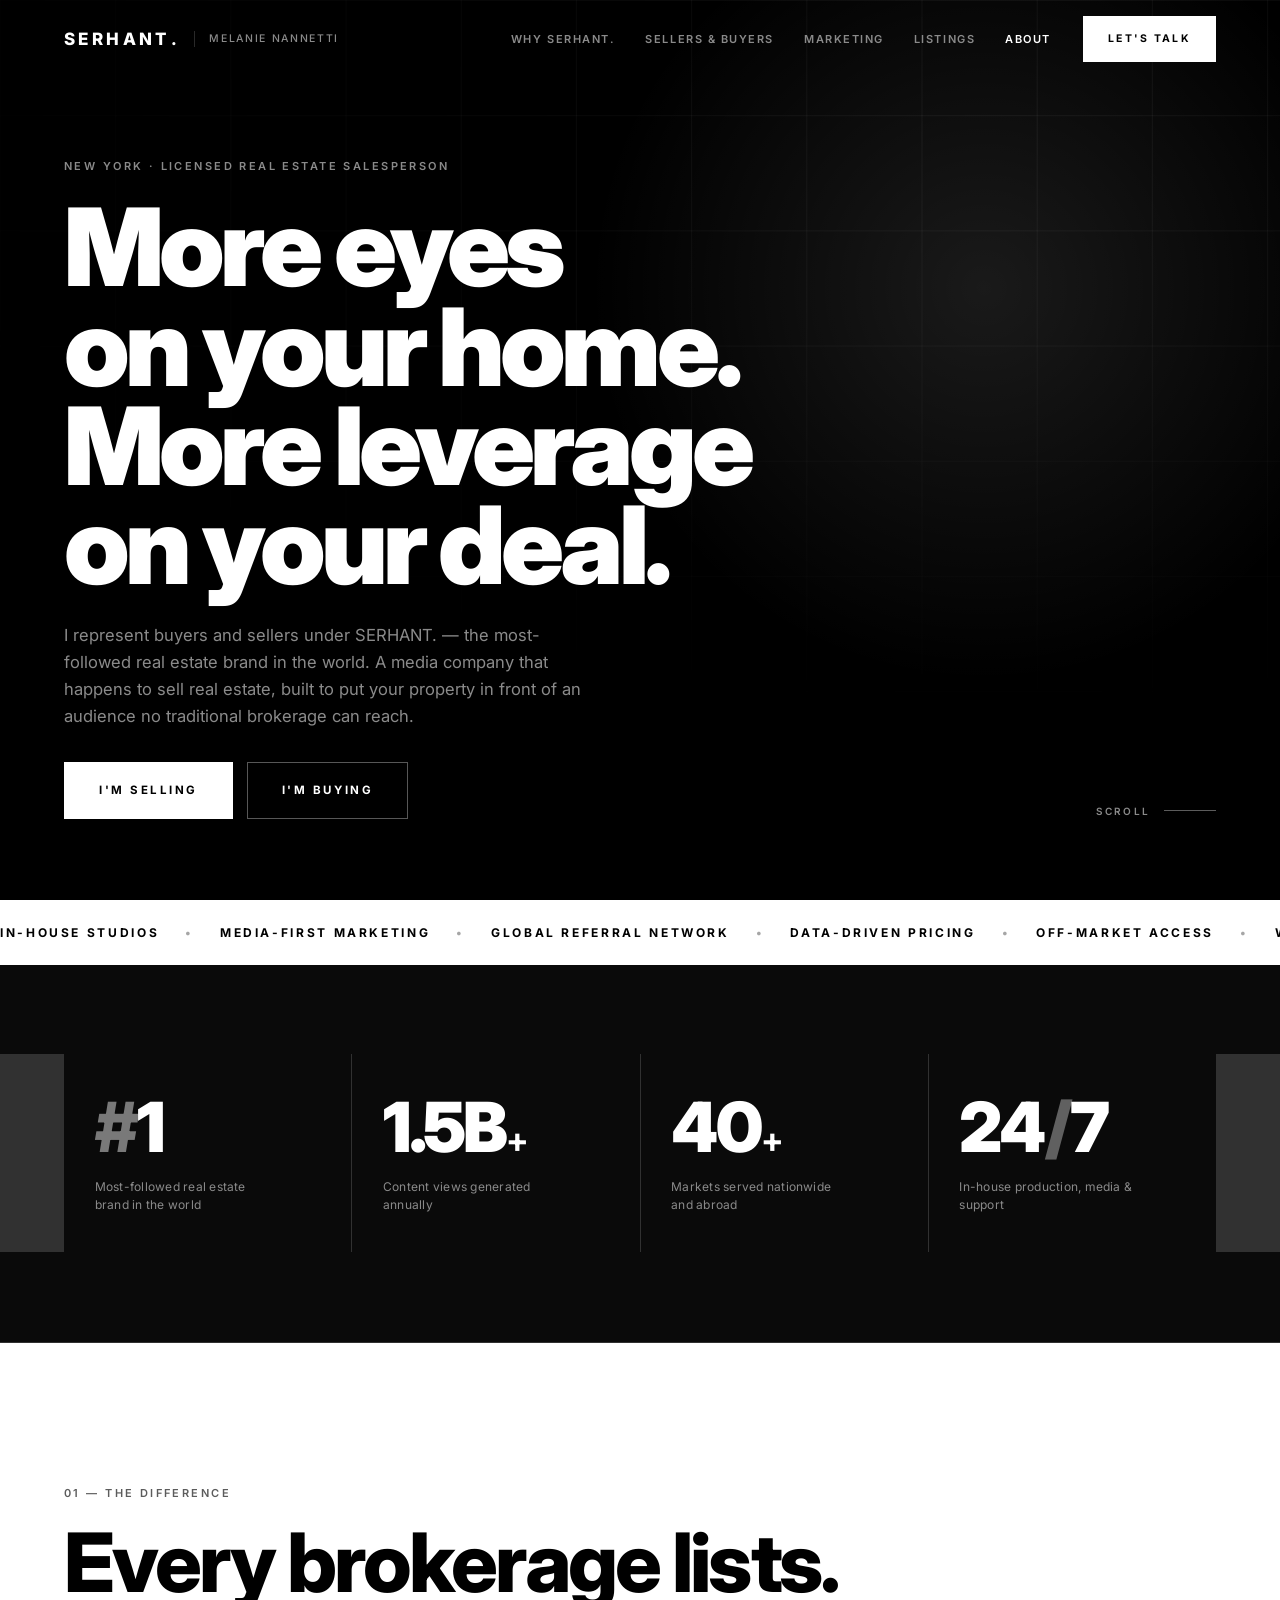
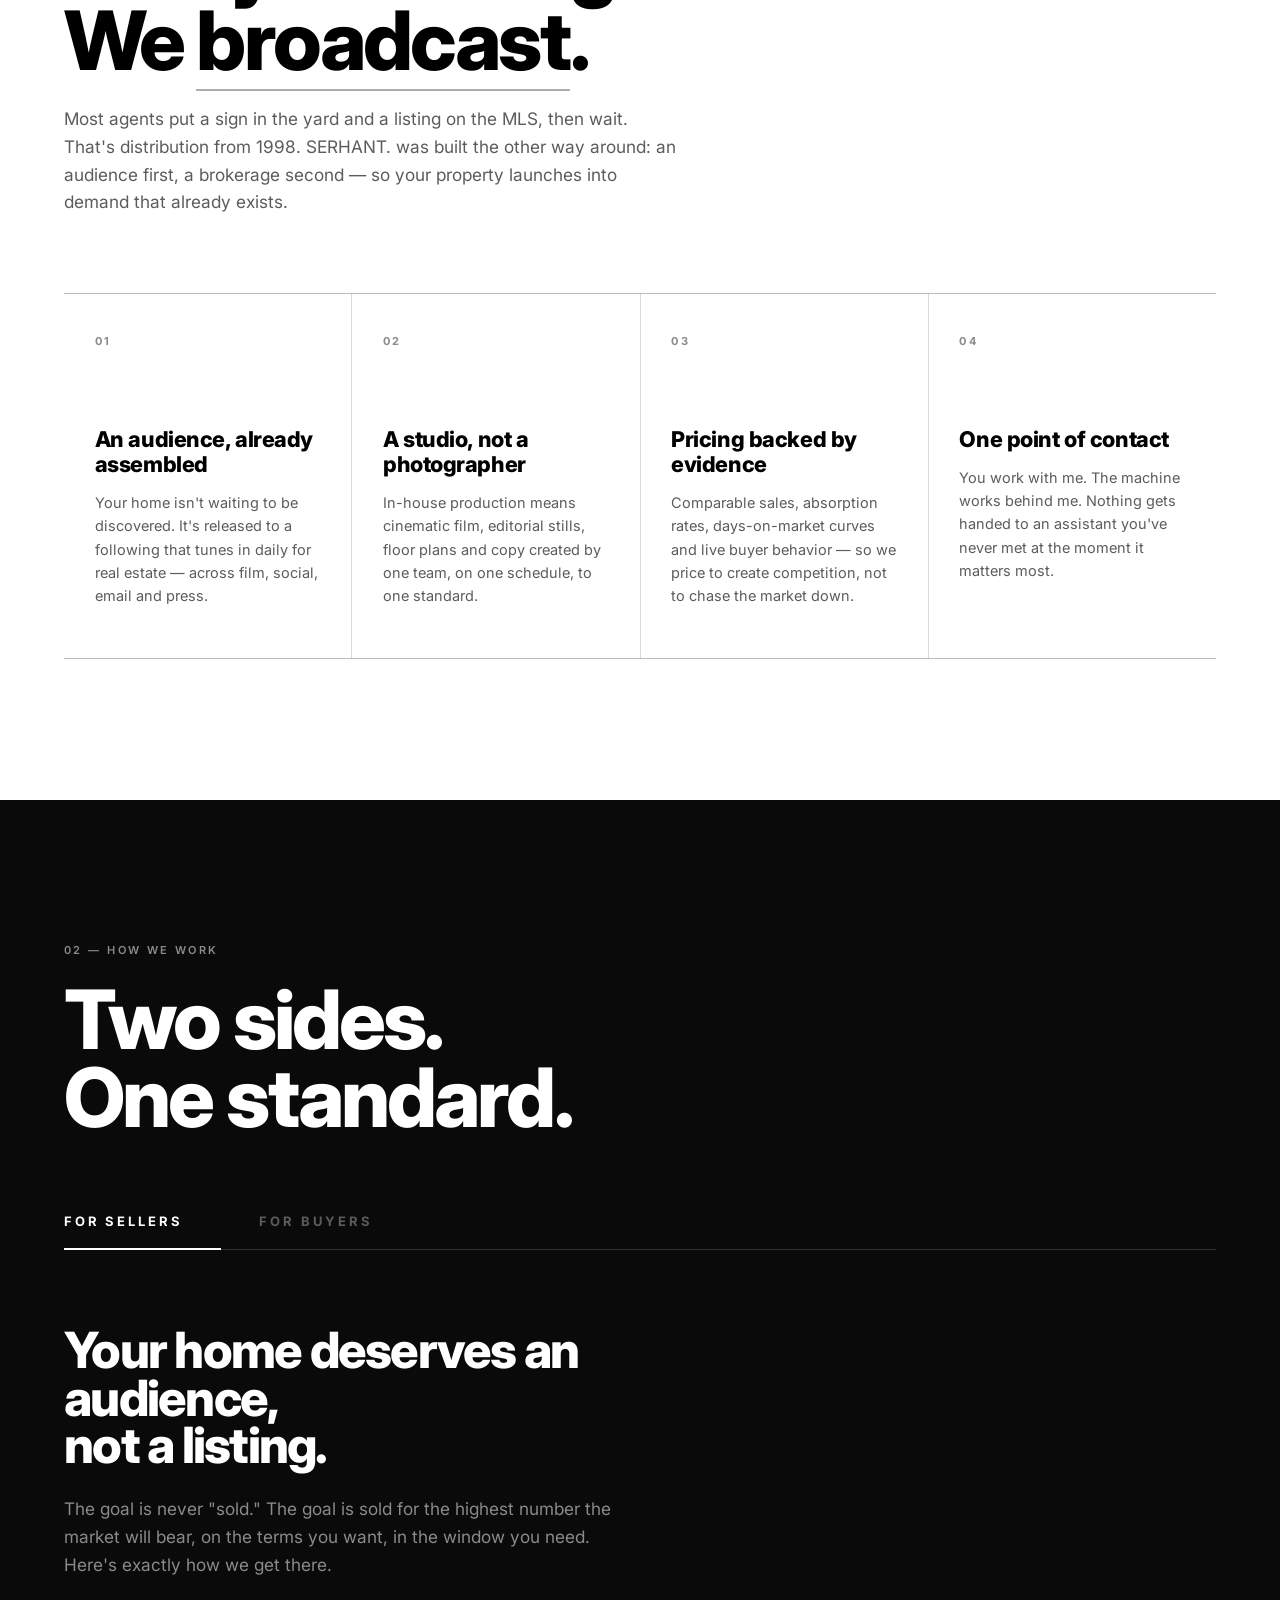
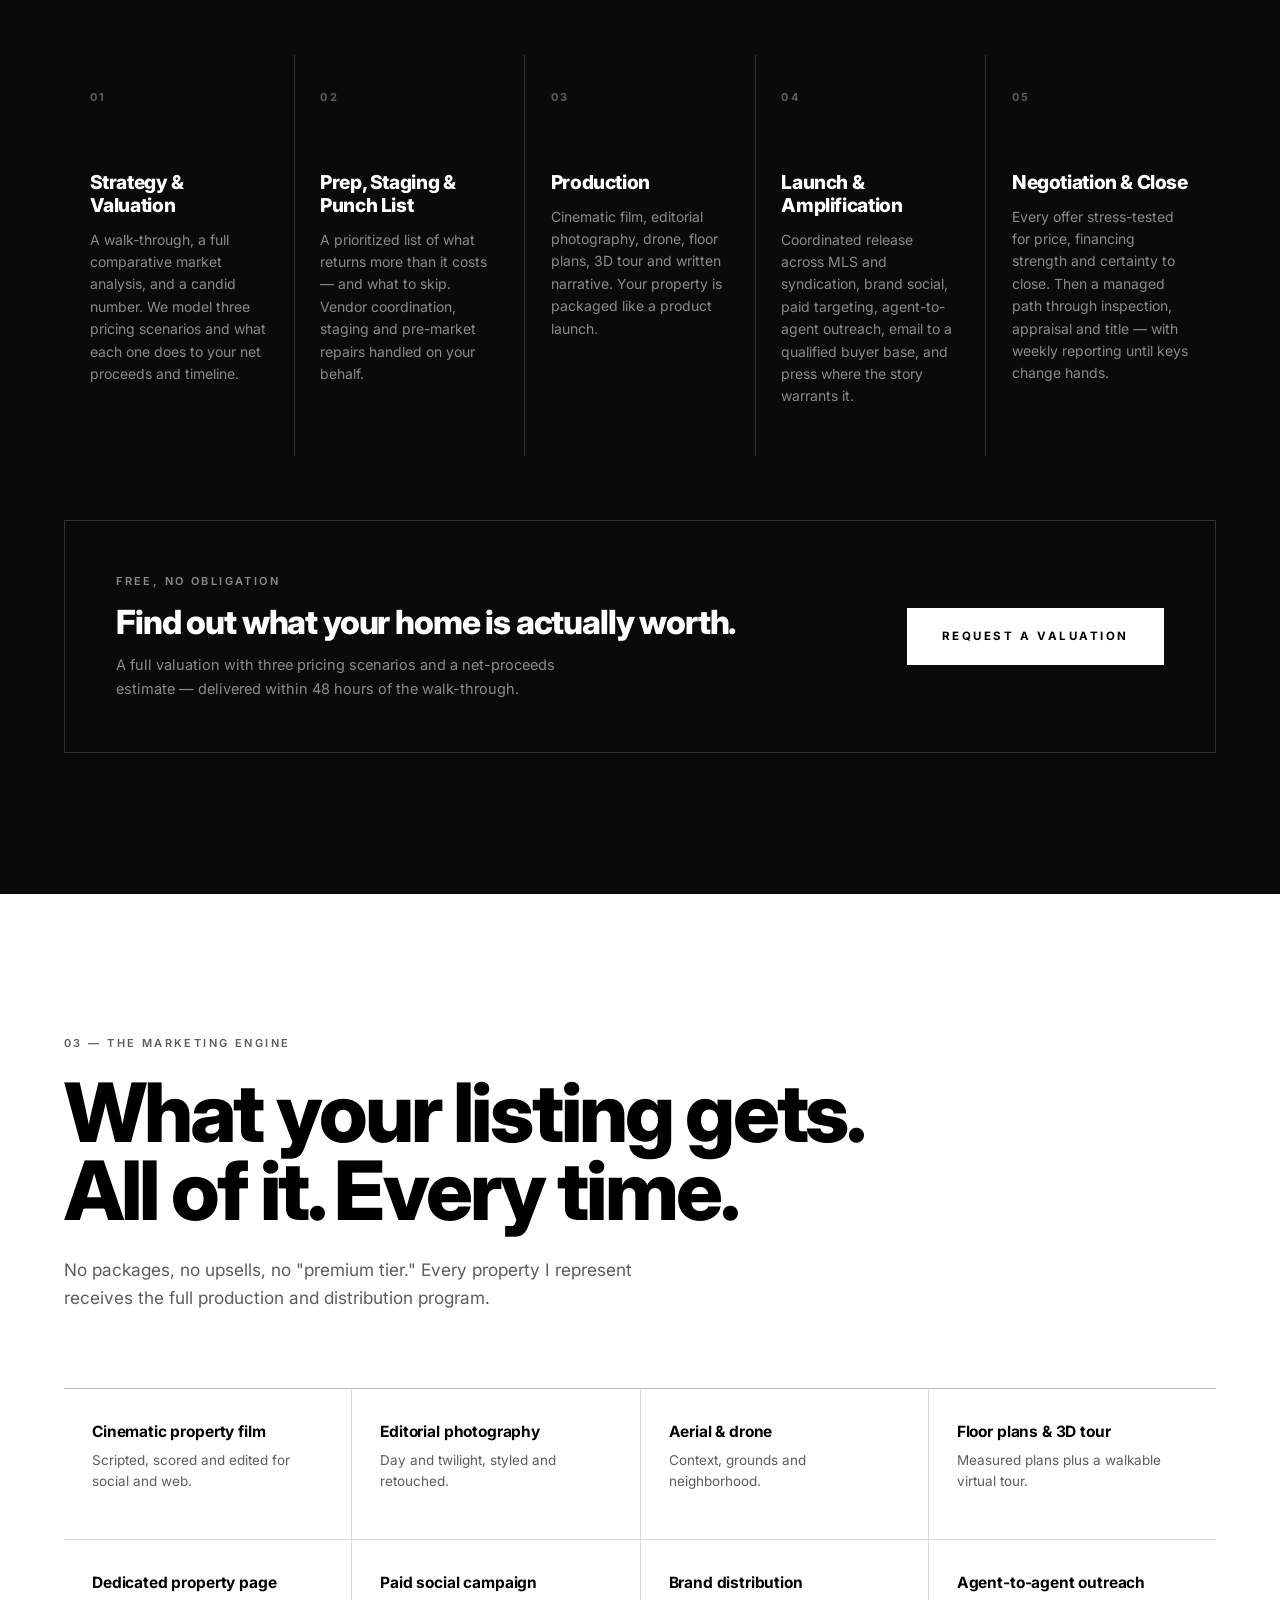
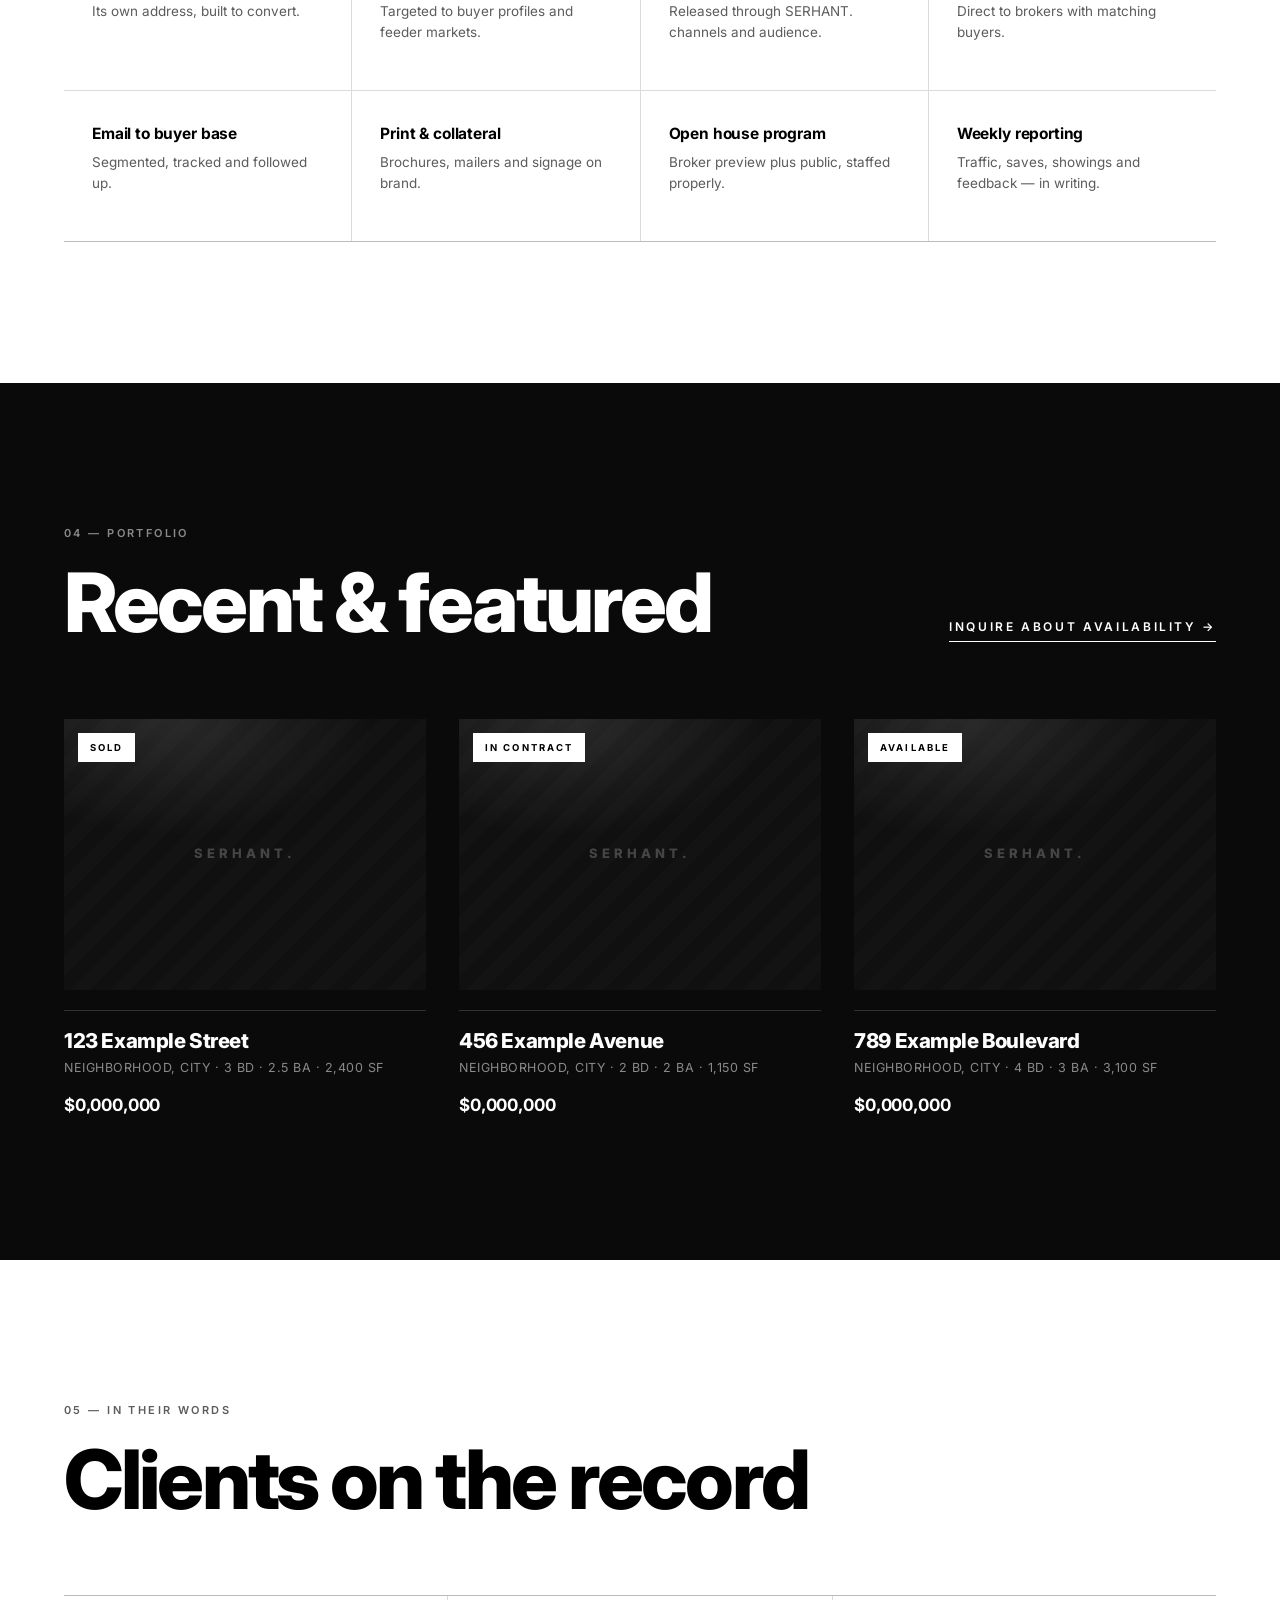
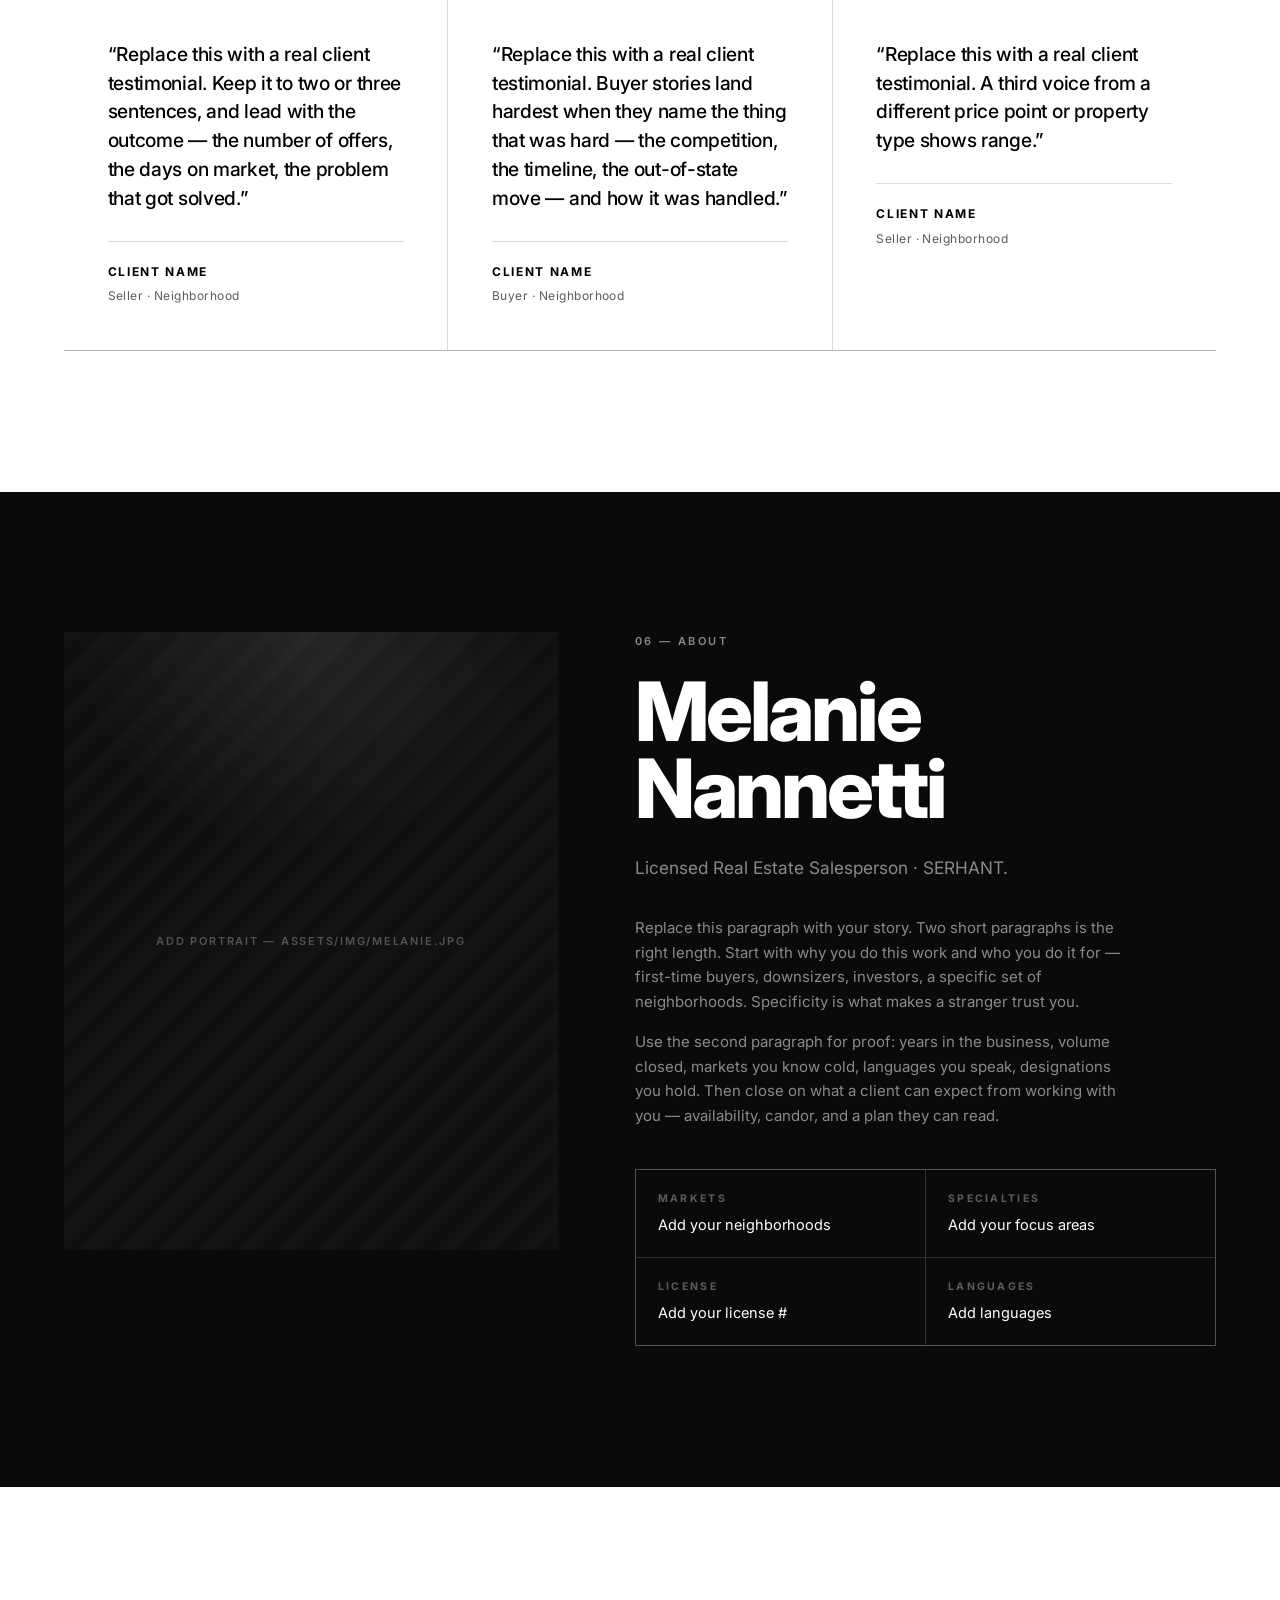
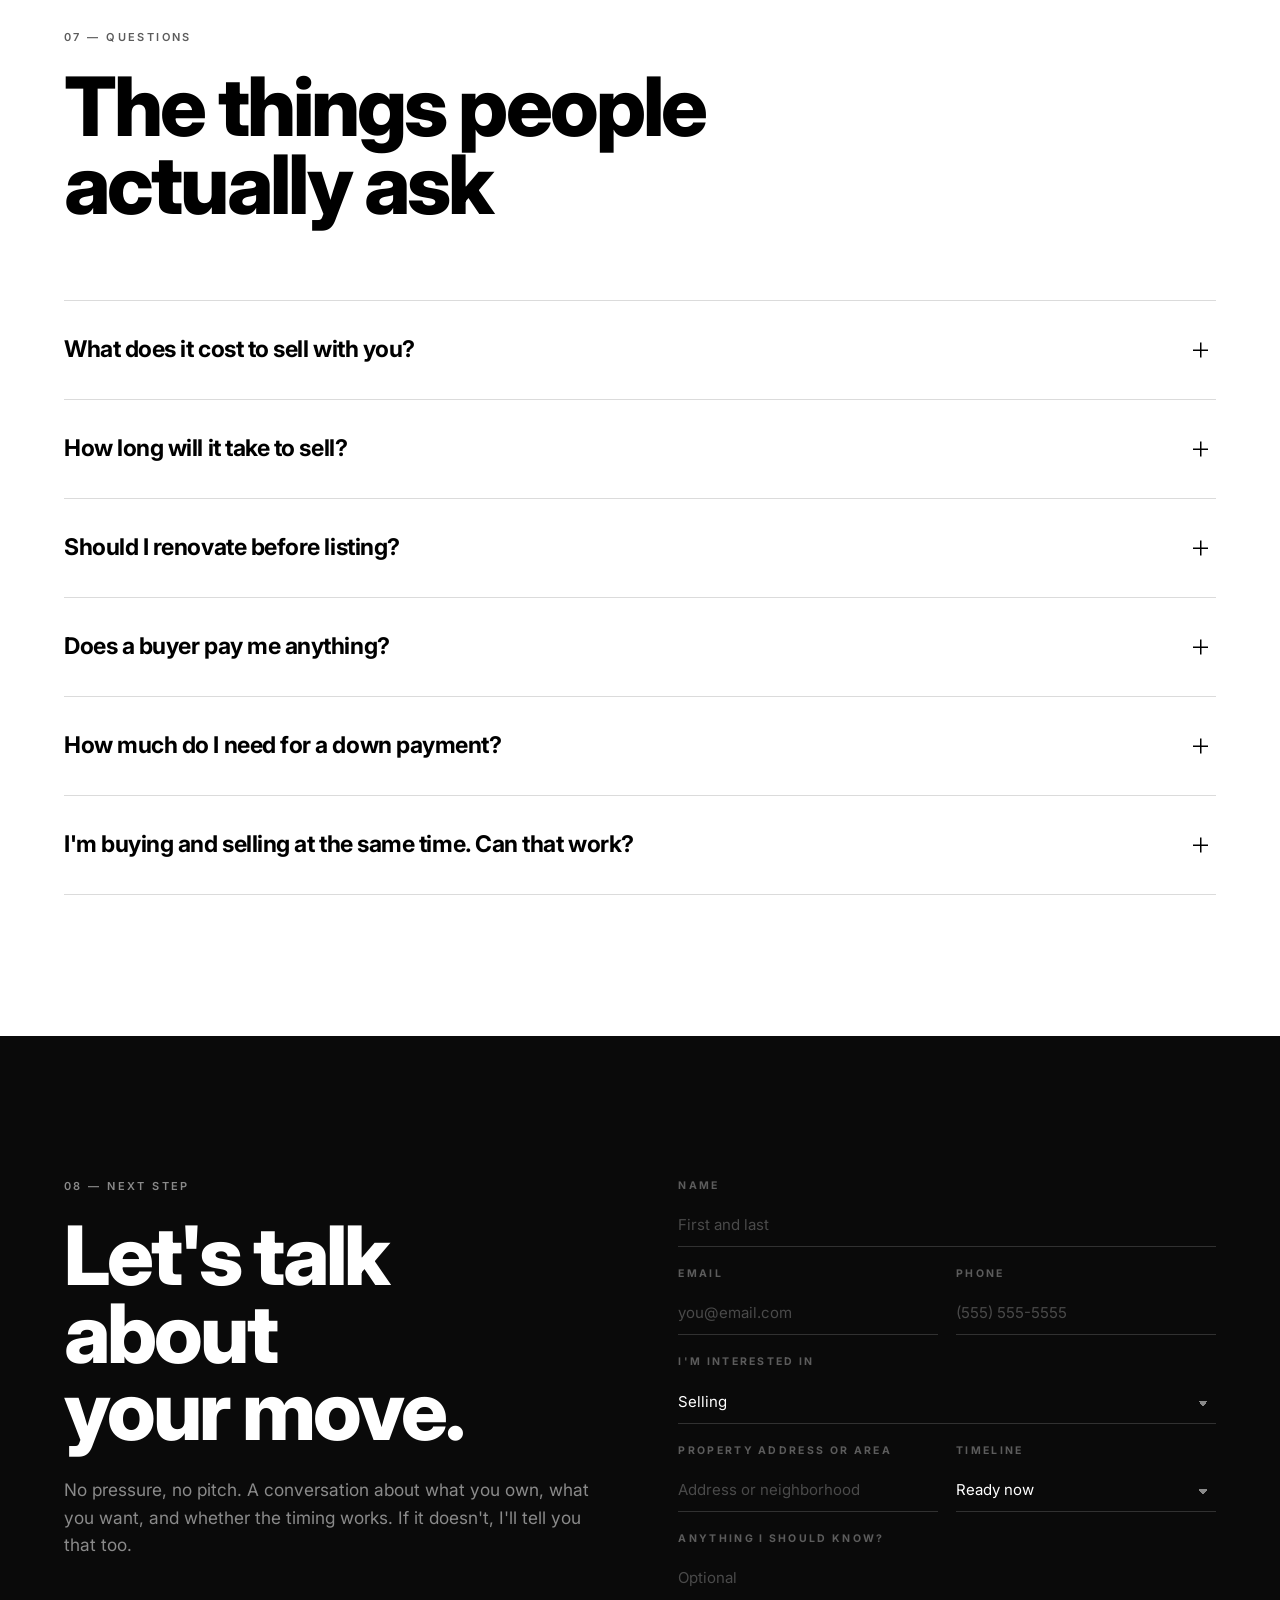
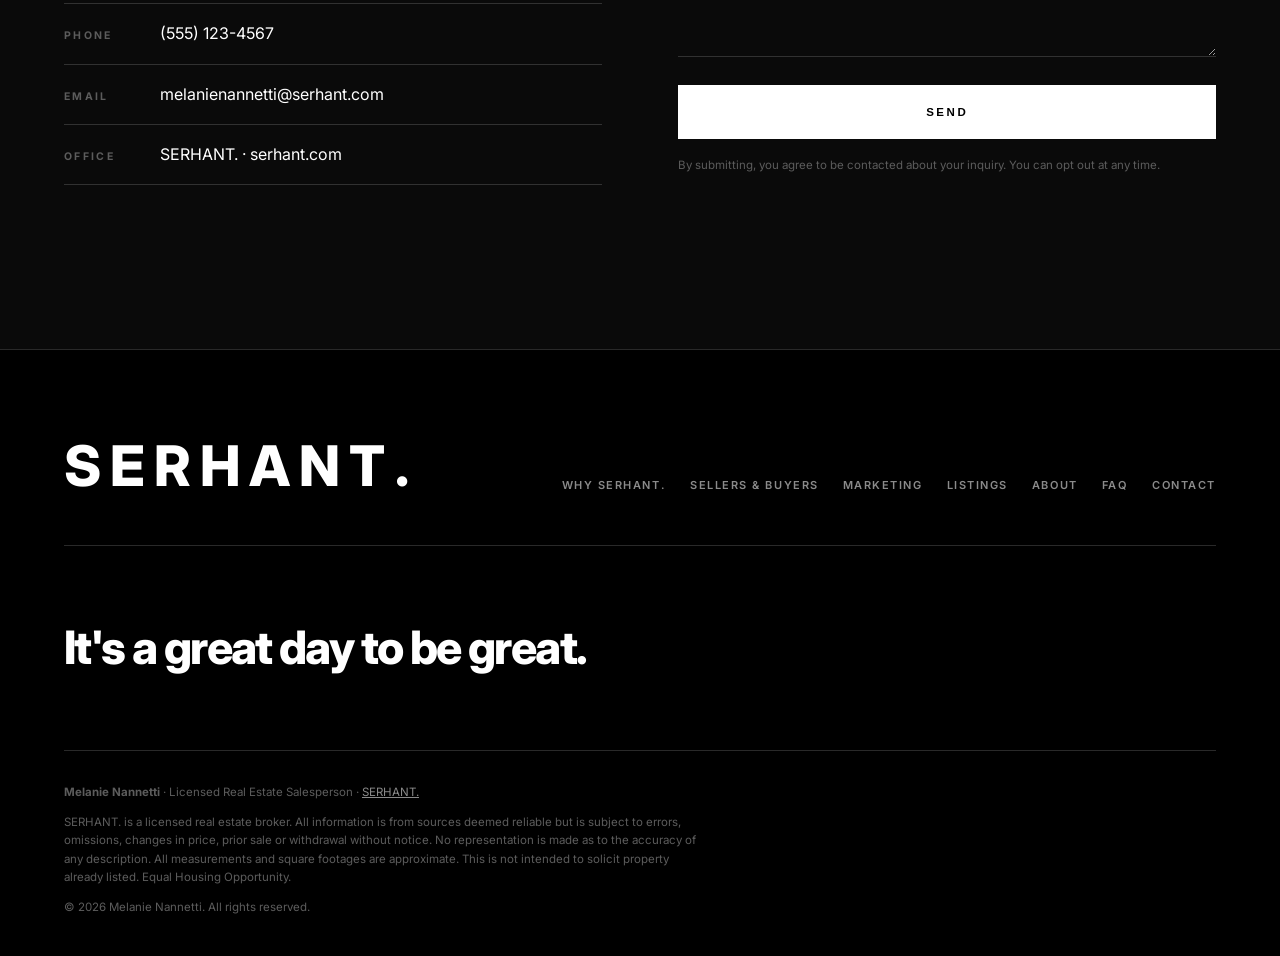
==== index.html @ ee2cdfd8 "Add SERHANT.-branded buyer & seller presentation site A one-page static site for presenting to prosp" ====
<!DOCTYPE html>
<html lang="en">
<head>
<meta charset="utf-8">
<meta name="viewport" content="width=device-width, initial-scale=1">
<title>Melanie Nannetti · SERHANT.</title>
<meta name="description" content="Buy and sell with the most-followed real estate brand in the world. Media-first marketing, institutional data, and white-glove representation for buyers and sellers.">
<meta name="theme-color" content="#000000">

<!-- ============================================================
     SOCIAL SHARE PREVIEW
     Drop a 1200x630 image at assets/img/og-cover.jpg and update
     the URL below to your live domain before you present.
     ============================================================ -->
<meta property="og:type" content="website">
<meta property="og:title" content="Melanie Nannetti · SERHANT.">
<meta property="og:description" content="More eyes on your home. More leverage on your deal.">
<meta property="og:image" content="assets/img/og-cover.jpg">
<meta name="twitter:card" content="summary_large_image">

<link rel="icon" href="favicon.svg" type="image/svg+xml">
<link rel="preconnect" href="https://fonts.googleapis.com">
<link rel="preconnect" href="https://fonts.gstatic.com" crossorigin>
<link href="https://fonts.googleapis.com/css2?family=Inter:wght@300;400;500;600;700;800;900&display=swap" rel="stylesheet">
<link rel="stylesheet" href="assets/css/styles.css">
<!-- Reveal animations only apply when JS is available, so the page is
     fully readable with scripting disabled. -->
<script>document.documentElement.classList.add('js');</script>
</head>

<body>
<a class="skip" href="#main">Skip to content</a>

<!-- ============================ NAV ============================ -->
<header class="nav" id="nav">
  <div class="nav__inner">
    <a class="lockup" href="#top" aria-label="SERHANT. — Melanie Nannetti, home">
      <span class="lockup__brand">SERHANT<span class="dot">.</span></span>
      <span class="lockup__rule" aria-hidden="true"></span>
      <span class="lockup__name">Melanie Nannetti</span>
    </a>

    <nav class="nav__links" aria-label="Primary">
      <a href="#difference">Why SERHANT.</a>
      <a href="#work">Sellers &amp; Buyers</a>
      <a href="#marketing">Marketing</a>
      <a href="#listings">Listings</a>
      <a href="#about">About</a>
    </nav>

    <a class="btn btn--sm nav__cta" href="#contact">Let's Talk</a>

    <button class="burger" id="burger" aria-label="Open menu" aria-expanded="false" aria-controls="mobileMenu">
      <span></span><span></span>
    </button>
  </div>
</header>

<div class="mobile" id="mobileMenu" hidden>
  <nav class="mobile__nav" aria-label="Mobile">
    <a href="#difference">Why SERHANT.</a>
    <a href="#work">Sellers &amp; Buyers</a>
    <a href="#marketing">Marketing</a>
    <a href="#listings">Listings</a>
    <a href="#about">About</a>
    <a href="#faq">FAQ</a>
    <a class="btn" href="#contact">Let's Talk</a>
  </nav>
</div>

<main id="main">
<span id="top"></span>

<!-- ============================ HERO ============================ -->
<section class="hero">
  <div class="hero__grid" aria-hidden="true"></div>
  <div class="hero__glow" aria-hidden="true"></div>

  <div class="hero__inner wrap">
    <p class="eyebrow reveal">New York · Licensed Real Estate Salesperson</p>
    <h1 class="hero__h1 reveal">
      More eyes<br>on your home.<br>
      More leverage<br>on your deal.
    </h1>
    <p class="hero__sub reveal">
      I represent buyers and sellers under SERHANT. — the most-followed real estate
      brand in the world. A media company that happens to sell real estate, built to
      put your property in front of an audience no traditional brokerage can reach.
    </p>
    <div class="hero__cta reveal">
      <a class="btn" href="#sellers" data-tab-jump="sellers">I'm Selling</a>
      <a class="btn btn--ghost" href="#buyers" data-tab-jump="buyers">I'm Buying</a>
    </div>
  </div>

  <a class="hero__scroll" href="#difference" aria-label="Scroll to content">
    <span>Scroll</span><i aria-hidden="true"></i>
  </a>
</section>

<!-- ============================ MARQUEE ============================ -->
<div class="marquee" aria-hidden="true">
  <div class="marquee__track">
    <span>In-House Studios</span><span class="sep">•</span>
    <span>Media-First Marketing</span><span class="sep">•</span>
    <span>Global Referral Network</span><span class="sep">•</span>
    <span>Data-Driven Pricing</span><span class="sep">•</span>
    <span>Off-Market Access</span><span class="sep">•</span>
    <span>White-Glove Service</span><span class="sep">•</span>
    <span>In-House Studios</span><span class="sep">•</span>
    <span>Media-First Marketing</span><span class="sep">•</span>
    <span>Global Referral Network</span><span class="sep">•</span>
    <span>Data-Driven Pricing</span><span class="sep">•</span>
    <span>Off-Market Access</span><span class="sep">•</span>
    <span>White-Glove Service</span><span class="sep">•</span>
  </div>
</div>

<!-- ============================ STATS ============================
     VERIFY every figure below against the current SERHANT. brand
     deck before presenting. Edit the number in data-count and the
     prefix/suffix spans.
     ============================================================ -->
<section class="stats" aria-label="By the numbers">
  <div class="wrap stats__grid">
    <div class="stat reveal">
      <div class="stat__num"><span class="hash">#</span><span class="c" data-count="1">0</span></div>
      <p class="stat__label">Most-followed real estate brand in the world</p>
    </div>
    <div class="stat reveal">
      <div class="stat__num"><span class="c" data-count="1.5" data-decimals="1">0</span>B<span class="plus">+</span></div>
      <p class="stat__label">Content views generated annually</p>
    </div>
    <div class="stat reveal">
      <div class="stat__num"><span class="c" data-count="40">0</span><span class="plus">+</span></div>
      <p class="stat__label">Markets served nationwide and abroad</p>
    </div>
    <div class="stat reveal">
      <div class="stat__num">24<span class="slash">/</span>7</div>
      <p class="stat__label">In-house production, media &amp; support</p>
    </div>
  </div>
</section>

<!-- ============================ DIFFERENCE ============================ -->
<section class="section section--paper" id="difference">
  <div class="wrap">
    <div class="sechead reveal">
      <p class="eyebrow eyebrow--dark">01 — The Difference</p>
      <h2 class="h2">Every brokerage lists.<br>We <em>broadcast</em>.</h2>
      <p class="lede">
        Most agents put a sign in the yard and a listing on the MLS, then wait. That's
        distribution from 1998. SERHANT. was built the other way around: an audience
        first, a brokerage second — so your property launches into demand that already
        exists.
      </p>
    </div>

    <div class="cards">
      <article class="card reveal">
        <span class="card__no">01</span>
        <h3>An audience, already assembled</h3>
        <p>Your home isn't waiting to be discovered. It's released to a following that
           tunes in daily for real estate — across film, social, email and press.</p>
      </article>
      <article class="card reveal">
        <span class="card__no">02</span>
        <h3>A studio, not a photographer</h3>
        <p>In-house production means cinematic film, editorial stills, floor plans and
           copy created by one team, on one schedule, to one standard.</p>
      </article>
      <article class="card reveal">
        <span class="card__no">03</span>
        <h3>Pricing backed by evidence</h3>
        <p>Comparable sales, absorption rates, days-on-market curves and live buyer
           behavior — so we price to create competition, not to chase the market down.</p>
      </article>
      <article class="card reveal">
        <span class="card__no">04</span>
        <h3>One point of contact</h3>
        <p>You work with me. The machine works behind me. Nothing gets handed to an
           assistant you've never met at the moment it matters most.</p>
      </article>
    </div>
  </div>
</section>

<!-- ============================ SELLERS / BUYERS ============================ -->
<section class="section section--ink" id="work">
  <div class="wrap">
    <div class="sechead reveal">
      <p class="eyebrow">02 — How We Work</p>
      <h2 class="h2">Two sides.<br>One standard.</h2>
    </div>

    <div class="tabs reveal" role="tablist" aria-label="Choose your path">
      <button class="tab is-active" id="tab-sellers" role="tab" aria-selected="true" aria-controls="sellers" data-tab="sellers">For Sellers</button>
      <button class="tab" id="tab-buyers" role="tab" aria-selected="false" aria-controls="buyers" data-tab="buyers">For Buyers</button>
      <span class="tabs__ink" aria-hidden="true"></span>
    </div>

    <!-- ---------- SELLERS ---------- -->
    <div class="panel is-active" id="sellers" role="tabpanel" aria-labelledby="tab-sellers" tabindex="0">
      <div class="panel__head">
        <h3 class="h3">Your home deserves an audience,<br>not a listing.</h3>
        <p class="lede">
          The goal is never "sold." The goal is sold for the highest number the market
          will bear, on the terms you want, in the window you need. Here's exactly how
          we get there.
        </p>
      </div>

      <ol class="steps">
        <li class="step reveal">
          <span class="step__no">01</span>
          <h4>Strategy &amp; Valuation</h4>
          <p>A walk-through, a full comparative market analysis, and a candid number.
             We model three pricing scenarios and what each one does to your net proceeds
             and timeline.</p>
        </li>
        <li class="step reveal">
          <span class="step__no">02</span>
          <h4>Prep, Staging &amp; Punch List</h4>
          <p>A prioritized list of what returns more than it costs — and what to skip.
             Vendor coordination, staging and pre-market repairs handled on your behalf.</p>
        </li>
        <li class="step reveal">
          <span class="step__no">03</span>
          <h4>Production</h4>
          <p>Cinematic film, editorial photography, drone, floor plans, 3D tour and
             written narrative. Your property is packaged like a product launch.</p>
        </li>
        <li class="step reveal">
          <span class="step__no">04</span>
          <h4>Launch &amp; Amplification</h4>
          <p>Coordinated release across MLS and syndication, brand social, paid targeting,
             agent-to-agent outreach, email to a qualified buyer base, and press where
             the story warrants it.</p>
        </li>
        <li class="step reveal">
          <span class="step__no">05</span>
          <h4>Negotiation &amp; Close</h4>
          <p>Every offer stress-tested for price, financing strength and certainty to
             close. Then a managed path through inspection, appraisal and title — with
             weekly reporting until keys change hands.</p>
        </li>
      </ol>

      <div class="callout reveal">
        <div>
          <p class="eyebrow">Free, no obligation</p>
          <h4 class="callout__h">Find out what your home is actually worth.</h4>
          <p class="callout__p">A full valuation with three pricing scenarios and a net-proceeds
             estimate — delivered within 48 hours of the walk-through.</p>
        </div>
        <a class="btn" href="#contact" data-prefill="Selling">Request a Valuation</a>
      </div>
    </div>

    <!-- ---------- BUYERS ---------- -->
    <div class="panel" id="buyers" role="tabpanel" aria-labelledby="tab-buyers" tabindex="0" hidden>
      <div class="panel__head">
        <h3 class="h3">Buy with information,<br>not adrenaline.</h3>
        <p class="lede">
          The best deal is rarely the loudest listing. My job is to widen what you see,
          sharpen what you know, and make sure you never overpay out of urgency.
        </p>
      </div>

      <ol class="steps">
        <li class="step reveal">
          <span class="step__no">01</span>
          <h4>Discovery &amp; Financing</h4>
          <p>We define non-negotiables, nice-to-haves and true budget. Introductions to
             lenders who actually close — pre-approval in hand before we tour.</p>
        </li>
        <li class="step reveal">
          <span class="step__no">02</span>
          <h4>Curated Search</h4>
          <p>On-market, coming-soon, and quietly off-market inventory through the SERHANT.
             agent network. You see a short list worth your time, not an inbox of noise.</p>
        </li>
        <li class="step reveal">
          <span class="step__no">03</span>
          <h4>Tour &amp; Diligence</h4>
          <p>Every showing followed by the unglamorous work: comps, taxes, assessments,
             building financials, flood and permit history, and what the block looks like
             in five years.</p>
        </li>
        <li class="step reveal">
          <span class="step__no">04</span>
          <h4>Offer &amp; Negotiation</h4>
          <p>An offer built to win on structure, not just price — with a walk-away number
             set before emotion enters the room.</p>
        </li>
        <li class="step reveal">
          <span class="step__no">05</span>
          <h4>Contract to Keys</h4>
          <p>Inspection, appraisal, attorney review, board package where applicable, and
             a final walk-through. A single timeline you can actually read.</p>
        </li>
      </ol>

      <div class="callout reveal">
        <div>
          <p class="eyebrow">Buyer consultation</p>
          <h4 class="callout__h">See what's available before everyone else does.</h4>
          <p class="callout__p">A 30-minute call to map your search, your financing and the
             inventory — including what hasn't hit the market yet.</p>
        </div>
        <a class="btn" href="#contact" data-prefill="Buying">Start Your Search</a>
      </div>
    </div>
  </div>
</section>

<!-- ============================ MARKETING ============================ -->
<section class="section section--paper" id="marketing">
  <div class="wrap">
    <div class="sechead reveal">
      <p class="eyebrow eyebrow--dark">03 — The Marketing Engine</p>
      <h2 class="h2">What your listing gets.<br>All of it. Every time.</h2>
      <p class="lede">
        No packages, no upsells, no "premium tier." Every property I represent receives
        the full production and distribution program.
      </p>
    </div>

    <ul class="grid-list">
      <li class="reveal"><strong>Cinematic property film</strong><span>Scripted, scored and edited for social and web.</span></li>
      <li class="reveal"><strong>Editorial photography</strong><span>Day and twilight, styled and retouched.</span></li>
      <li class="reveal"><strong>Aerial &amp; drone</strong><span>Context, grounds and neighborhood.</span></li>
      <li class="reveal"><strong>Floor plans &amp; 3D tour</strong><span>Measured plans plus a walkable virtual tour.</span></li>
      <li class="reveal"><strong>Dedicated property page</strong><span>Its own address, built to convert.</span></li>
      <li class="reveal"><strong>Paid social campaign</strong><span>Targeted to buyer profiles and feeder markets.</span></li>
      <li class="reveal"><strong>Brand distribution</strong><span>Released through SERHANT. channels and audience.</span></li>
      <li class="reveal"><strong>Agent-to-agent outreach</strong><span>Direct to brokers with matching buyers.</span></li>
      <li class="reveal"><strong>Email to buyer base</strong><span>Segmented, tracked and followed up.</span></li>
      <li class="reveal"><strong>Print &amp; collateral</strong><span>Brochures, mailers and signage on brand.</span></li>
      <li class="reveal"><strong>Open house program</strong><span>Broker preview plus public, staffed properly.</span></li>
      <li class="reveal"><strong>Weekly reporting</strong><span>Traffic, saves, showings and feedback — in writing.</span></li>
    </ul>
  </div>
</section>

<!-- ============================ LISTINGS ============================
     Drop photos at assets/img/listing-01.jpg … listing-03.jpg
     (1600x1200 or larger). If a file is missing the card falls back
     to a branded panel automatically — nothing breaks.
     ============================================================ -->
<section class="section section--ink" id="listings">
  <div class="wrap">
    <div class="sechead sechead--row reveal">
      <div>
        <p class="eyebrow">04 — Portfolio</p>
        <h2 class="h2">Recent &amp; featured</h2>
      </div>
      <a class="link" href="#contact">Inquire about availability →</a>
    </div>

    <div class="listings">
      <article class="listing reveal">
        <div class="listing__media">
          <img src="assets/img/listing-01.jpg" alt="Featured property exterior" loading="lazy" onerror="this.parentNode.classList.add('is-empty');this.remove()">
          <span class="listing__badge">Sold</span>
        </div>
        <div class="listing__body">
          <h3>123 Example Street</h3>
          <p class="listing__meta">Neighborhood, City · 3 BD · 2.5 BA · 2,400 SF</p>
          <p class="listing__price">$0,000,000</p>
        </div>
      </article>

      <article class="listing reveal">
        <div class="listing__media">
          <img src="assets/img/listing-02.jpg" alt="Featured property interior" loading="lazy" onerror="this.parentNode.classList.add('is-empty');this.remove()">
          <span class="listing__badge">In Contract</span>
        </div>
        <div class="listing__body">
          <h3>456 Example Avenue</h3>
          <p class="listing__meta">Neighborhood, City · 2 BD · 2 BA · 1,150 SF</p>
          <p class="listing__price">$0,000,000</p>
        </div>
      </article>

      <article class="listing reveal">
        <div class="listing__media">
          <img src="assets/img/listing-03.jpg" alt="Featured property view" loading="lazy" onerror="this.parentNode.classList.add('is-empty');this.remove()">
          <span class="listing__badge">Available</span>
        </div>
        <div class="listing__body">
          <h3>789 Example Boulevard</h3>
          <p class="listing__meta">Neighborhood, City · 4 BD · 3 BA · 3,100 SF</p>
          <p class="listing__price">$0,000,000</p>
        </div>
      </article>
    </div>
  </div>
</section>

<!-- ============================ TESTIMONIALS ============================ -->
<section class="section section--paper" id="testimonials">
  <div class="wrap">
    <div class="sechead reveal">
      <p class="eyebrow eyebrow--dark">05 — In Their Words</p>
      <h2 class="h2">Clients on the record</h2>
    </div>

    <div class="quotes">
      <figure class="quote reveal">
        <blockquote>Replace this with a real client testimonial. Keep it to two or three
          sentences, and lead with the outcome — the number of offers, the days on market,
          the problem that got solved.</blockquote>
        <figcaption><strong>Client Name</strong><span>Seller · Neighborhood</span></figcaption>
      </figure>
      <figure class="quote reveal">
        <blockquote>Replace this with a real client testimonial. Buyer stories land hardest
          when they name the thing that was hard — the competition, the timeline, the
          out-of-state move — and how it was handled.</blockquote>
        <figcaption><strong>Client Name</strong><span>Buyer · Neighborhood</span></figcaption>
      </figure>
      <figure class="quote reveal">
        <blockquote>Replace this with a real client testimonial. A third voice from a
          different price point or property type shows range.</blockquote>
        <figcaption><strong>Client Name</strong><span>Seller · Neighborhood</span></figcaption>
      </figure>
    </div>
  </div>
</section>

<!-- ============================ ABOUT ============================ -->
<section class="section section--ink" id="about">
  <div class="wrap about">
    <div class="about__media reveal">
      <img src="assets/img/melanie.jpg" alt="Melanie Nannetti" loading="lazy" onerror="this.parentNode.classList.add('is-empty');this.remove()">
    </div>
    <div class="about__body reveal">
      <p class="eyebrow">06 — About</p>
      <h2 class="h2">Melanie<br>Nannetti</h2>
      <p class="lede">
        Licensed Real Estate Salesperson · SERHANT.
      </p>
      <p>
        Replace this paragraph with your story. Two short paragraphs is the right length.
        Start with why you do this work and who you do it for — first-time buyers,
        downsizers, investors, a specific set of neighborhoods. Specificity is what makes
        a stranger trust you.
      </p>
      <p>
        Use the second paragraph for proof: years in the business, volume closed, markets
        you know cold, languages you speak, designations you hold. Then close on what a
        client can expect from working with you — availability, candor, and a plan they
        can read.
      </p>
      <ul class="creds">
        <li><strong>Markets</strong><span>Add your neighborhoods</span></li>
        <li><strong>Specialties</strong><span>Add your focus areas</span></li>
        <li><strong>License</strong><span>Add your license #</span></li>
        <li><strong>Languages</strong><span>Add languages</span></li>
      </ul>
    </div>
  </div>
</section>

<!-- ============================ FAQ ============================ -->
<section class="section section--paper" id="faq">
  <div class="wrap">
    <div class="sechead reveal">
      <p class="eyebrow eyebrow--dark">07 — Questions</p>
      <h2 class="h2">The things people<br>actually ask</h2>
    </div>

    <div class="faq">
      <details class="reveal">
        <summary>What does it cost to sell with you?</summary>
        <div><p>Commission is negotiable and agreed in writing before your home goes on the
          market. I'll walk you through the full cost of sale — commission, transfer taxes,
          attorney and closing fees — and give you an estimated net-proceeds figure so
          there are no surprises at the table.</p></div>
      </details>
      <details class="reveal">
        <summary>How long will it take to sell?</summary>
        <div><p>It depends on price, condition and season. At our first meeting I'll show you
          current days-on-market for comparable homes in your area and model what each
          pricing scenario is likely to do to that timeline.</p></div>
      </details>
      <details class="reveal">
        <summary>Should I renovate before listing?</summary>
        <div><p>Usually not much. I'll give you a prioritized punch list of what returns more
          than it costs — typically paint, lighting, landscaping and decluttering — and tell
          you plainly which projects you will not get your money back on.</p></div>
      </details>
      <details class="reveal">
        <summary>Does a buyer pay me anything?</summary>
        <div><p>We'll sign a written buyer agreement that states exactly how I'm compensated
          and by whom before we tour a single property. Seller-paid compensation is
          negotiable on every transaction, and I'll tell you where it stands on each home
          we see.</p></div>
      </details>
      <details class="reveal">
        <summary>How much do I need for a down payment?</summary>
        <div><p>Less than most people assume. Programs range from 3% conventional to 0% for
          qualifying VA buyers, plus down-payment assistance in many areas. I'll connect you
          with lenders who will map the real options against your numbers.</p></div>
      </details>
      <details class="reveal">
        <summary>I'm buying and selling at the same time. Can that work?</summary>
        <div><p>Yes, and it's most of what I do. We build one timeline covering both sides —
          including contingency structure, bridge options and rent-back — so you're never
          forced to accept a bad offer or make a rushed purchase.</p></div>
      </details>
    </div>
  </div>
</section>

<!-- ============================ CONTACT ============================ -->
<section class="section section--ink contact" id="contact">
  <div class="wrap contact__grid">
    <div class="contact__intro reveal">
      <p class="eyebrow">08 — Next Step</p>
      <h2 class="h2">Let's talk about<br>your move.</h2>
      <p class="lede">
        No pressure, no pitch. A conversation about what you own, what you want, and
        whether the timing works. If it doesn't, I'll tell you that too.
      </p>
      <ul class="contact__list">
        <!-- EDIT: your real phone, email and office -->
        <li><span>Phone</span><a href="tel:+15551234567">(555) 123-4567</a></li>
        <li><span>Email</span><a href="mailto:melanienannetti@serhant.com">melanienannetti@serhant.com</a></li>
        <li><span>Office</span><a href="https://serhant.com" target="_blank" rel="noopener">SERHANT. · serhant.com</a></li>
      </ul>
    </div>

    <form class="form reveal" id="contactForm" name="contact" method="POST" data-netlify="true" netlify-honeypot="company">
      <input type="hidden" name="form-name" value="contact">
      <p class="hp"><label>Do not fill this out <input name="company" tabindex="-1" autocomplete="off"></label></p>

      <div class="field">
        <label for="f-name">Name</label>
        <input id="f-name" name="name" type="text" required autocomplete="name" placeholder="First and last">
      </div>
      <div class="field-row">
        <div class="field">
          <label for="f-email">Email</label>
          <input id="f-email" name="email" type="email" required autocomplete="email" placeholder="you@email.com">
        </div>
        <div class="field">
          <label for="f-phone">Phone</label>
          <input id="f-phone" name="phone" type="tel" autocomplete="tel" placeholder="(555) 555-5555">
        </div>
      </div>
      <div class="field">
        <label for="f-intent">I'm interested in</label>
        <select id="f-intent" name="intent">
          <option>Selling</option>
          <option>Buying</option>
          <option>Buying and selling</option>
          <option>Investing</option>
          <option>Just exploring</option>
        </select>
      </div>
      <div class="field-row">
        <div class="field">
          <label for="f-where">Property address or area</label>
          <input id="f-where" name="location" type="text" placeholder="Address or neighborhood">
        </div>
        <div class="field">
          <label for="f-when">Timeline</label>
          <select id="f-when" name="timeline">
            <option>Ready now</option>
            <option>1–3 months</option>
            <option>3–6 months</option>
            <option>6–12 months</option>
            <option>Still researching</option>
          </select>
        </div>
      </div>
      <div class="field">
        <label for="f-msg">Anything I should know?</label>
        <textarea id="f-msg" name="message" rows="4" placeholder="Optional"></textarea>
      </div>

      <button class="btn btn--block" type="submit">Send</button>
      <p class="form__note">By submitting, you agree to be contacted about your inquiry.
        You can opt out at any time.</p>
      <p class="form__status" id="formStatus" role="status" aria-live="polite"></p>
    </form>
  </div>
</section>
</main>

<!-- ============================ FOOTER ============================ -->
<footer class="footer">
  <div class="wrap">
    <div class="footer__top">
      <a class="lockup lockup--lg" href="#top">
        <span class="lockup__brand">SERHANT<span class="dot">.</span></span>
      </a>
      <nav class="footer__nav" aria-label="Footer">
        <a href="#difference">Why SERHANT.</a>
        <a href="#work">Sellers &amp; Buyers</a>
        <a href="#marketing">Marketing</a>
        <a href="#listings">Listings</a>
        <a href="#about">About</a>
        <a href="#faq">FAQ</a>
        <a href="#contact">Contact</a>
      </nav>
    </div>

    <p class="footer__tag">It's a great day to be great.</p>

    <div class="footer__legal">
      <p>
        <strong>Melanie Nannetti</strong> · Licensed Real Estate Salesperson ·
        <a href="https://serhant.com" target="_blank" rel="noopener">SERHANT.</a>
      </p>
      <p>
        <!-- EDIT: confirm the correct brokerage entity, address and license
             disclosure for your state before publishing. -->
        SERHANT. is a licensed real estate broker. All information is from sources deemed
        reliable but is subject to errors, omissions, changes in price, prior sale or
        withdrawal without notice. No representation is made as to the accuracy of any
        description. All measurements and square footages are approximate. This is not
        intended to solicit property already listed. Equal Housing Opportunity.
      </p>
      <p class="footer__copy">&copy; <span id="year">2026</span> Melanie Nannetti. All rights reserved.</p>
    </div>
  </div>
</footer>

<script src="assets/js/main.js" defer></script>
</body>
</html>
---- assets/css/styles.css ----
/* ============================================================
   SERHANT. — Buyer & Seller Presentation Site
   Monochrome, editorial, high-contrast. No dependencies.
   ------------------------------------------------------------
   Tokens live in :root. Change type scale, spacing and color
   there; everything else follows.
   ============================================================ */

:root{
  /* Brand palette — deliberately monochrome */
  --black:#000000;
  --ink:#0A0A0A;
  --ink-2:#141414;
  --paper:#FFFFFF;
  --paper-2:#F4F3F1;
  --grey-1:#8A8A8A;
  --grey-2:#5C5C5C;
  --hair-light:rgba(255,255,255,.16);
  --hair-dark:rgba(0,0,0,.14);

  /* Type */
  --sans:'Inter','Helvetica Neue',Helvetica,Arial,system-ui,sans-serif;
  --track-wide:.22em;
  --track-tight:-.035em;

  /* Rhythm */
  --wrap:1280px;
  --gut:clamp(20px,5vw,72px);
  --sec-y:clamp(72px,11vw,160px);

  --ease:cubic-bezier(.22,.61,.36,1);
}

*,*::before,*::after{box-sizing:border-box}

html{-webkit-text-size-adjust:100%;scroll-behavior:smooth}
@media (prefers-reduced-motion:reduce){html{scroll-behavior:auto}}

body{
  margin:0;
  background:var(--ink);
  color:var(--paper);
  font-family:var(--sans);
  font-size:clamp(15px,1.05vw,17px);
  line-height:1.65;
  font-weight:400;
  -webkit-font-smoothing:antialiased;
  text-rendering:optimizeLegibility;
  overflow-x:hidden;
}

img{max-width:100%;display:block}
a{color:inherit}
h1,h2,h3,h4{margin:0;font-weight:800;letter-spacing:var(--track-tight);line-height:.95}
p{margin:0 0 1em}
ul,ol{margin:0;padding:0;list-style:none}

/* Anchor jumps must clear the fixed header. */
section[id],#top{scroll-margin-top:96px}

.wrap{width:100%;max-width:var(--wrap);margin-inline:auto;padding-inline:var(--gut)}

.skip{
  position:absolute;left:-9999px;top:0;z-index:999;
  background:var(--paper);color:var(--black);padding:14px 20px;
  font-size:12px;letter-spacing:var(--track-wide);text-transform:uppercase;
}
.skip:focus{left:0}

:focus-visible{outline:2px solid currentColor;outline-offset:3px}

/* ---------- Shared type ---------- */
.eyebrow{
  margin:0 0 22px;
  font-size:11px;font-weight:600;
  letter-spacing:var(--track-wide);text-transform:uppercase;
  color:var(--grey-1);
}
.eyebrow--dark{color:var(--grey-2)}

.h2{font-size:clamp(38px,6.4vw,84px)}
.h3{font-size:clamp(28px,3.9vw,50px)}
.h2 em{font-style:normal;position:relative;white-space:nowrap}
.h2 em::after{
  content:"";position:absolute;left:0;right:0;bottom:-.02em;height:2px;
  background:currentColor;opacity:.32;
}

.lede{
  max-width:56ch;margin-top:26px;
  font-size:clamp(16px,1.35vw,19px);line-height:1.6;
  color:var(--grey-1);font-weight:400;
}
.section--paper .lede{color:var(--grey-2)}

.link{
  font-size:12px;font-weight:600;letter-spacing:var(--track-wide);
  text-transform:uppercase;text-decoration:none;white-space:nowrap;
  border-bottom:1px solid currentColor;padding-bottom:4px;
  transition:opacity .25s var(--ease);
}
.link:hover{opacity:.6}

/* ---------- Buttons ---------- */
.btn{
  --bg:var(--paper);--fg:var(--black);
  display:inline-flex;align-items:center;justify-content:center;
  gap:10px;padding:18px 34px;border:1px solid var(--bg);
  background:var(--bg);color:var(--fg);
  font-size:11.5px;font-weight:700;letter-spacing:var(--track-wide);
  text-transform:uppercase;text-decoration:none;cursor:pointer;
  transition:background .3s var(--ease),color .3s var(--ease),transform .3s var(--ease);
}
.btn:hover{background:transparent;color:var(--bg);transform:translateY(-2px)}
.btn--ghost{--bg:transparent;--fg:var(--paper);border-color:rgba(255,255,255,.34)}
.btn--ghost:hover{background:var(--paper);color:var(--black);border-color:var(--paper)}
.btn--sm{padding:13px 24px;font-size:10.5px}
.btn--block{width:100%;padding:20px}
.section--paper .btn{--bg:var(--black);--fg:var(--paper)}

/* ============================================================
   NAV
   ============================================================ */
.nav{
  position:fixed;inset:0 0 auto 0;z-index:100;
  transition:background .4s var(--ease),border-color .4s var(--ease),backdrop-filter .4s;
  border-bottom:1px solid transparent;
}
.nav.is-stuck{
  background:rgba(10,10,10,.86);
  backdrop-filter:saturate(140%) blur(14px);
  -webkit-backdrop-filter:saturate(140%) blur(14px);
  border-bottom-color:var(--hair-light);
}
.nav__inner{
  max-width:var(--wrap);margin-inline:auto;padding:0 var(--gut);
  height:78px;display:flex;align-items:center;gap:32px;
}

.lockup{display:flex;align-items:center;gap:14px;text-decoration:none;flex:0 0 auto}
.lockup__brand{
  font-size:17px;font-weight:800;letter-spacing:.2em;text-transform:uppercase;
  line-height:1;
}
.lockup .dot{margin-left:1px}
.lockup__rule{width:1px;height:16px;background:var(--hair-light)}
.lockup__name{
  font-size:10.5px;font-weight:500;letter-spacing:.16em;text-transform:uppercase;
  color:var(--grey-1);white-space:nowrap;
}
.lockup--lg .lockup__brand{font-size:clamp(28px,5vw,56px);letter-spacing:.16em}

.nav__links{margin-left:auto;display:flex;gap:30px}
.nav__links a{
  font-size:11px;font-weight:600;letter-spacing:.14em;text-transform:uppercase;
  text-decoration:none;color:var(--grey-1);
  transition:color .25s var(--ease);
}
.nav__links a:hover,.nav__links a.is-current{color:var(--paper)}

.burger{
  display:none;margin-left:auto;width:44px;height:44px;
  background:none;border:0;cursor:pointer;padding:0;
  flex-direction:column;justify-content:center;align-items:flex-end;gap:6px;
}
.burger span{display:block;width:26px;height:1.5px;background:var(--paper);transition:transform .3s var(--ease),opacity .3s}
.burger[aria-expanded="true"] span:first-child{transform:translateY(3.75px) rotate(45deg)}
.burger[aria-expanded="true"] span:last-child{transform:translateY(-3.75px) rotate(-45deg)}

.mobile{
  position:fixed;inset:78px 0 0;z-index:99;background:var(--ink);
  padding:40px var(--gut);animation:fadeIn .3s var(--ease);
}
.mobile__nav{display:flex;flex-direction:column;gap:6px}
.mobile__nav a{
  padding:18px 0;border-bottom:1px solid var(--hair-light);
  font-size:20px;font-weight:700;letter-spacing:-.01em;text-decoration:none;
}
.mobile__nav .btn{margin-top:28px;border-bottom:0;font-size:12px}
@keyframes fadeIn{from{opacity:0}to{opacity:1}}

@media (max-width:1040px){
  .nav__links,.nav__cta{display:none}
  .burger{display:flex}
}
@media (max-width:420px){.lockup__rule,.lockup__name{display:none}}

/* ============================================================
   HERO
   ============================================================ */
.hero{
  position:relative;min-height:100svh;display:flex;align-items:flex-end;
  padding:clamp(108px,13vh,132px) 0 clamp(60px,9vh,104px);
  background:var(--black);overflow:hidden;
}
.hero__grid{
  position:absolute;inset:0;
  background-image:
    linear-gradient(to right,rgba(255,255,255,.055) 1px,transparent 1px),
    linear-gradient(to bottom,rgba(255,255,255,.055) 1px,transparent 1px);
  background-size:clamp(60px,9vw,120px) clamp(60px,9vw,120px);
  mask-image:radial-gradient(120% 90% at 78% 15%,#000 0%,transparent 72%);
  -webkit-mask-image:radial-gradient(120% 90% at 78% 15%,#000 0%,transparent 72%);
}
.hero__glow{
  position:absolute;right:-12%;top:-18%;width:min(72vw,900px);aspect-ratio:1;
  background:radial-gradient(circle,rgba(255,255,255,.10) 0%,rgba(255,255,255,0) 62%);
  pointer-events:none;
}
.hero__inner{position:relative;z-index:2}

/* The headline is the widest text on the page; keep long words from
   pushing the document wider than a 320px phone. */
.hero__h1{
  overflow-wrap:break-word;
  font-size:clamp(34px,9.5vw,108px);
  font-weight:900;letter-spacing:-.045em;line-height:.92;
  margin-bottom:clamp(24px,3vh,34px);
}
.hero__sub{max-width:54ch;font-size:clamp(15px,1.3vw,18px);color:var(--grey-1);line-height:1.62}
.hero__cta{display:flex;flex-wrap:wrap;gap:14px;margin-top:clamp(26px,3.6vh,38px)}

.hero__scroll{
  position:absolute;right:var(--gut);bottom:clamp(60px,9vh,104px);z-index:2;
  display:flex;align-items:center;gap:14px;text-decoration:none;
  font-size:10px;font-weight:600;letter-spacing:var(--track-wide);
  text-transform:uppercase;color:var(--grey-1);
}
.hero__scroll i{display:block;width:52px;height:1px;background:var(--grey-2);position:relative;overflow:hidden}
.hero__scroll i::after{
  content:"";position:absolute;inset:0;background:var(--paper);
  transform:translateX(-100%);animation:sweep 2.4s var(--ease) infinite;
}
@keyframes sweep{0%{transform:translateX(-100%)}60%,100%{transform:translateX(100%)}}
@media (max-width:860px){.hero__scroll{display:none}}

/* ============================================================
   MARQUEE
   ============================================================ */
.marquee{
  background:var(--paper);color:var(--black);
  padding:20px 0;overflow:hidden;white-space:nowrap;
}
.marquee__track{
  display:inline-flex;align-items:center;gap:26px;
  animation:slide 34s linear infinite;will-change:transform;
}
.marquee__track span{
  font-size:12px;font-weight:700;letter-spacing:var(--track-wide);text-transform:uppercase;
}
.marquee__track .sep{opacity:.35}
@keyframes slide{from{transform:translateX(0)}to{transform:translateX(-50%)}}

/* ============================================================
   STATS
   ============================================================ */
.stats{background:var(--ink);padding:clamp(56px,7vw,92px) 0;border-bottom:1px solid var(--hair-light)}
.stats__grid{display:grid;grid-template-columns:repeat(4,1fr);gap:1px;background:var(--hair-light)}
.stat{background:var(--ink);padding:clamp(24px,3vw,40px) clamp(18px,2.4vw,34px)}
.stat__num{
  font-size:clamp(40px,5.4vw,76px);font-weight:900;letter-spacing:-.05em;line-height:1;
  display:flex;align-items:baseline;
}
.stat__num .hash{font-weight:800;opacity:.45;margin-right:.02em}
.stat__num .plus{font-size:.5em;font-weight:700;margin-left:.06em}
.stat__num .slash{opacity:.35;margin:0 .02em}
.stat__label{
  margin:16px 0 0;max-width:22ch;
  font-size:12px;line-height:1.5;color:var(--grey-1);
  letter-spacing:.02em;
}
@media (max-width:900px){
  .stats__grid{grid-template-columns:repeat(2,1fr)}
}
@media (max-width:480px){
  .stats__grid{grid-template-columns:1fr}
}

/* ============================================================
   SECTIONS
   ============================================================ */
.section{padding:var(--sec-y) 0}
.section--paper{background:var(--paper);color:var(--black)}
.section--ink{background:var(--ink);color:var(--paper)}

.sechead{margin-bottom:clamp(48px,6vw,84px)}
.sechead--row{display:flex;align-items:flex-end;justify-content:space-between;gap:32px;flex-wrap:wrap}

/* ---------- Difference cards ---------- */
.cards{
  display:grid;grid-template-columns:repeat(4,1fr);
  gap:1px;background:var(--hair-dark);border-block:1px solid var(--hair-dark);
}
.card{background:var(--paper);padding:clamp(28px,3vw,44px) clamp(22px,2.4vw,34px) clamp(36px,4vw,56px)}
.card__no{
  display:block;margin-bottom:clamp(40px,6vw,88px);
  font-size:11px;font-weight:700;letter-spacing:var(--track-wide);color:var(--grey-1);
}
.card h3{font-size:clamp(19px,1.7vw,24px);line-height:1.15;margin-bottom:14px;letter-spacing:-.02em}
.card p{margin:0;font-size:14.5px;line-height:1.6;color:var(--grey-2)}
@media (max-width:1040px){.cards{grid-template-columns:repeat(2,1fr)}}
@media (max-width:620px){.cards{grid-template-columns:1fr}.card__no{margin-bottom:28px}}

/* ---------- Tabs ---------- */
.tabs{
  position:relative;display:flex;gap:0;
  border-bottom:1px solid var(--hair-light);margin-bottom:clamp(48px,6vw,80px);
}
.tab{
  appearance:none;background:none;border:0;cursor:pointer;
  padding:0 clamp(18px,3vw,40px) 20px;
  font-family:inherit;font-size:clamp(12px,1.1vw,13px);font-weight:700;
  letter-spacing:var(--track-wide);text-transform:uppercase;
  color:var(--grey-2);transition:color .3s var(--ease);
}
.tab:first-child{padding-left:0}
.tab:hover{color:var(--grey-1)}
.tab.is-active{color:var(--paper)}
.tabs__ink{
  position:absolute;bottom:-1px;left:0;height:2px;background:var(--paper);
  transition:transform .45s var(--ease),width .45s var(--ease);
}

.panel{display:none;animation:rise .5s var(--ease)}
.panel.is-active{display:block}
@keyframes rise{from{opacity:0;transform:translateY(14px)}to{opacity:1;transform:none}}

.panel__head{max-width:62ch;margin-bottom:clamp(48px,6vw,80px)}

/* ---------- Steps ---------- */
.steps{display:grid;grid-template-columns:repeat(5,1fr);gap:1px;background:var(--hair-light)}
.step{background:var(--ink);padding:clamp(26px,2.6vw,34px) clamp(18px,2vw,26px) clamp(34px,4vw,48px)}
.step__no{
  display:block;margin-bottom:clamp(32px,5vw,64px);
  font-size:11px;font-weight:700;letter-spacing:var(--track-wide);color:var(--grey-2);
}
.step h4{font-size:clamp(17px,1.5vw,20px);line-height:1.2;margin-bottom:12px;letter-spacing:-.02em}
.step p{margin:0;font-size:14px;line-height:1.6;color:var(--grey-1)}
@media (max-width:1100px){.steps{grid-template-columns:repeat(2,1fr)}}
@media (max-width:620px){.steps{grid-template-columns:1fr}.step__no{margin-bottom:22px}}

/* ---------- Callout ---------- */
.callout{
  margin-top:clamp(40px,5vw,64px);padding:clamp(30px,4vw,52px);
  border:1px solid var(--hair-light);
  display:flex;align-items:center;justify-content:space-between;gap:36px;flex-wrap:wrap;
}
.callout__h{font-size:clamp(22px,2.6vw,34px);line-height:1.1;margin-bottom:12px}
.callout__p{margin:0;max-width:52ch;font-size:14.5px;color:var(--grey-1)}
.callout .eyebrow{margin-bottom:14px}

/* ---------- Grid list (marketing) ---------- */
.grid-list{
  display:grid;grid-template-columns:repeat(4,1fr);
  gap:1px;background:var(--hair-dark);border-block:1px solid var(--hair-dark);
}
.grid-list li{
  background:var(--paper);padding:clamp(24px,2.6vw,34px) clamp(20px,2.2vw,28px);
  display:flex;flex-direction:column;gap:8px;min-height:150px;
}
.grid-list strong{font-size:15.5px;font-weight:700;letter-spacing:-.01em;line-height:1.25}
.grid-list span{font-size:13.5px;line-height:1.55;color:var(--grey-2)}
@media (max-width:1040px){.grid-list{grid-template-columns:repeat(2,1fr)}}
@media (max-width:560px){.grid-list{grid-template-columns:1fr}.grid-list li{min-height:0}}

/* ---------- Listings ---------- */
.listings{display:grid;grid-template-columns:repeat(3,1fr);gap:clamp(20px,2.6vw,34px)}
.listing{cursor:default}
.listing__media{
  position:relative;aspect-ratio:4/3;overflow:hidden;background:var(--ink-2);
}
.listing__media img{width:100%;height:100%;object-fit:cover;transition:transform .7s var(--ease);filter:grayscale(.15)}
.listing:hover .listing__media img{transform:scale(1.045)}
/* Elegant fallback when a photo file isn't present yet */
.listing__media.is-empty{
  background:
    radial-gradient(90% 70% at 30% 0%,rgba(255,255,255,.10),transparent 62%),
    repeating-linear-gradient(135deg,#131313 0 14px,#101010 14px 28px);
}
.listing__media.is-empty::after{
  content:"SERHANT.";position:absolute;inset:0;display:grid;place-items:center;
  font-size:13px;font-weight:800;letter-spacing:.3em;color:rgba(255,255,255,.22);
}
.listing__badge{
  position:absolute;top:14px;left:14px;z-index:2;
  background:var(--paper);color:var(--black);padding:7px 12px;
  font-size:9.5px;font-weight:700;letter-spacing:var(--track-wide);text-transform:uppercase;
}
.listing__body{padding-top:20px;border-top:1px solid var(--hair-light);margin-top:20px}
.listing h3{font-size:clamp(18px,1.6vw,22px);letter-spacing:-.02em;margin-bottom:8px}
.listing__meta{margin:0 0 12px;font-size:12.5px;letter-spacing:.04em;color:var(--grey-1);text-transform:uppercase}
.listing__price{margin:0;font-size:17px;font-weight:700;letter-spacing:-.01em}
@media (max-width:980px){.listings{grid-template-columns:repeat(2,1fr)}}
@media (max-width:620px){.listings{grid-template-columns:1fr}}

/* ---------- Quotes ---------- */
.quotes{display:grid;grid-template-columns:repeat(3,1fr);gap:1px;background:var(--hair-dark);border-block:1px solid var(--hair-dark)}
.quote{margin:0;background:var(--paper);padding:clamp(30px,3.4vw,46px)}
.quote blockquote{
  margin:0 0 28px;font-size:clamp(16px,1.5vw,20px);line-height:1.5;
  font-weight:500;letter-spacing:-.015em;
}
.quote blockquote::before{content:"“"}
.quote blockquote::after{content:"”"}
.quote figcaption{display:flex;flex-direction:column;gap:5px;padding-top:20px;border-top:1px solid var(--hair-dark)}
.quote figcaption strong{font-size:12px;font-weight:700;letter-spacing:.14em;text-transform:uppercase}
.quote figcaption span{font-size:12px;color:var(--grey-2);letter-spacing:.04em}
@media (max-width:920px){.quotes{grid-template-columns:1fr}}

/* ---------- About ---------- */
.about{display:grid;grid-template-columns:.85fr 1fr;gap:clamp(36px,6vw,90px);align-items:start}
.about__media{position:relative;aspect-ratio:4/5;overflow:hidden;background:var(--ink-2)}
.about__media img{width:100%;height:100%;object-fit:cover;filter:grayscale(1) contrast(1.05)}
.about__media.is-empty{
  background:
    radial-gradient(80% 60% at 50% 0%,rgba(255,255,255,.09),transparent 60%),
    repeating-linear-gradient(135deg,#131313 0 14px,#101010 14px 28px);
}
.about__media.is-empty::after{
  content:"Add portrait — assets/img/melanie.jpg";
  position:absolute;inset:0;display:grid;place-items:center;text-align:center;padding:20px;
  font-size:11px;font-weight:600;letter-spacing:.16em;text-transform:uppercase;
  color:rgba(255,255,255,.28);
}
.about__body p{color:var(--grey-1);max-width:56ch}
.about__body .lede{margin-bottom:34px}
.creds{
  margin-top:40px;display:grid;grid-template-columns:repeat(2,1fr);
  gap:1px;background:var(--hair-light);border:1px solid var(--hair-light);
}
.creds li{background:var(--ink);padding:20px 22px;display:flex;flex-direction:column;gap:6px}
.creds strong{font-size:10.5px;font-weight:700;letter-spacing:var(--track-wide);text-transform:uppercase;color:var(--grey-2)}
.creds span{font-size:14.5px}
@media (max-width:900px){.about{grid-template-columns:1fr}.about__media{max-width:420px}}

/* ---------- FAQ ---------- */
.faq{border-top:1px solid var(--hair-dark)}
.faq details{border-bottom:1px solid var(--hair-dark)}
.faq summary{
  list-style:none;cursor:pointer;padding:clamp(22px,2.4vw,30px) 56px clamp(22px,2.4vw,30px) 0;
  position:relative;font-size:clamp(17px,1.8vw,23px);font-weight:700;letter-spacing:-.02em;
  transition:opacity .25s var(--ease);
}
.faq summary::-webkit-details-marker{display:none}
.faq summary:hover{opacity:.62}
.faq summary::after{
  content:"";position:absolute;right:8px;top:50%;width:15px;height:15px;
  background:
    linear-gradient(currentColor,currentColor) center/100% 1.5px no-repeat,
    linear-gradient(currentColor,currentColor) center/1.5px 100% no-repeat;
  transform:translateY(-50%) rotate(0deg);transition:transform .35s var(--ease);
}
.faq details[open] summary::after{transform:translateY(-50%) rotate(135deg)}
.faq details > div{padding:0 clamp(40px,10vw,180px) clamp(24px,2.6vw,34px) 0}
.faq details > div p{margin:0;color:var(--grey-2);font-size:15.5px;max-width:70ch}

/* ---------- Contact ---------- */
.contact__grid{display:grid;grid-template-columns:1fr 1fr;gap:clamp(40px,6vw,96px);align-items:start}
.contact__list{margin-top:44px;border-top:1px solid var(--hair-light)}
.contact__list li{
  display:flex;align-items:baseline;gap:20px;
  padding:16px 0;border-bottom:1px solid var(--hair-light);
}
.contact__list span{
  flex:0 0 76px;font-size:10.5px;font-weight:700;letter-spacing:var(--track-wide);
  text-transform:uppercase;color:var(--grey-2);
}
.contact__list a{font-size:16px;overflow-wrap:anywhere;text-decoration:none;border-bottom:1px solid transparent;transition:border-color .25s}
.contact__list a:hover{border-bottom-color:currentColor}

.form{display:flex;flex-direction:column;gap:18px}
.field{display:flex;flex-direction:column;gap:9px}
.field-row{display:grid;grid-template-columns:1fr 1fr;gap:18px;align-items:end}
.field label{
  font-size:10.5px;font-weight:700;letter-spacing:var(--track-wide);
  text-transform:uppercase;color:var(--grey-2);
}
.field input,.field select,.field textarea{
  width:100%;font-family:inherit;font-size:15px;color:var(--paper);
  background:transparent;border:0;border-bottom:1px solid var(--hair-light);
  padding:12px 0;border-radius:0;appearance:none;
  transition:border-color .3s var(--ease);
}
.field textarea{resize:vertical;min-height:96px}
.field input::placeholder,.field textarea::placeholder{color:#4A4A4A}
.field input:focus,.field select:focus,.field textarea:focus{
  outline:none;border-bottom-color:var(--paper);
}
.field select{
  cursor:pointer;
  background-image:linear-gradient(45deg,transparent 50%,var(--grey-1) 50%),linear-gradient(135deg,var(--grey-1) 50%,transparent 50%);
  background-position:calc(100% - 13px) 21px,calc(100% - 8px) 21px;
  background-size:5px 5px,5px 5px;background-repeat:no-repeat;
}
.field select option{background:var(--ink);color:var(--paper)}
.form .btn{margin-top:10px}
.form__note{margin:0;font-size:11.5px;line-height:1.5;color:var(--grey-2)}
.form__status{margin:0;font-size:13px;min-height:1.2em}
.form__status.is-ok{color:var(--paper)}
.hp{position:absolute;left:-9999px;opacity:0;height:0;overflow:hidden}
@media (max-width:900px){
  .contact__grid{grid-template-columns:1fr}
  .field-row{grid-template-columns:1fr}
}

/* ============================================================
   FOOTER
   ============================================================ */
.footer{background:var(--black);padding:clamp(56px,7vw,88px) 0 40px;border-top:1px solid var(--hair-light)}
.footer__top{
  display:flex;align-items:flex-end;justify-content:space-between;gap:36px;flex-wrap:wrap;
  padding-bottom:clamp(36px,4vw,56px);border-bottom:1px solid var(--hair-light);
}
.footer__nav{display:flex;flex-wrap:wrap;gap:24px}
.footer__nav a{
  font-size:11px;font-weight:600;letter-spacing:.14em;text-transform:uppercase;
  text-decoration:none;color:var(--grey-1);transition:color .25s var(--ease);
}
.footer__nav a:hover{color:var(--paper)}
.footer__tag{
  margin:clamp(40px,5vw,64px) 0;
  font-size:clamp(22px,3.6vw,46px);font-weight:800;letter-spacing:-.035em;
}
.footer__legal{border-top:1px solid var(--hair-light);padding-top:32px}
.footer__legal p{font-size:11.5px;line-height:1.6;color:var(--grey-2);max-width:92ch}
.footer__legal a{color:var(--grey-1)}
.footer__legal p,.contact__list li{overflow-wrap:anywhere}
.footer__copy{margin:0}

/* ============================================================
   SCROLL REVEAL
   ============================================================ */
.js .reveal{opacity:0;transform:translateY(22px);transition:opacity .7s var(--ease),transform .7s var(--ease)}
.js .reveal.is-in{opacity:1;transform:none}

@media (prefers-reduced-motion:reduce){
  *,*::before,*::after{animation-duration:.001ms!important;animation-iteration-count:1!important;transition-duration:.001ms!important}
  .js .reveal{opacity:1;transform:none}
  .marquee__track{animation:none}
}

/* ============================================================
   PRINT — so a PDF of this reads like a leave-behind
   ============================================================ */
@media print{
  body{background:#fff;color:#000}
  .nav,.mobile,.hero__scroll,.marquee,.burger,.form,.hero__glow,.hero__grid{display:none!important}
  .section,.hero,.stats,.footer{background:#fff!important;color:#000!important;padding:24px 0!important;min-height:0!important}
  .lede,.card p,.step p,.grid-list span,.footer__legal p{color:#333!important}
  .reveal,.js .reveal{opacity:1!important;transform:none!important}
  .panel{display:block!important}
  .faq details > div{display:block}
  a{text-decoration:none}
}
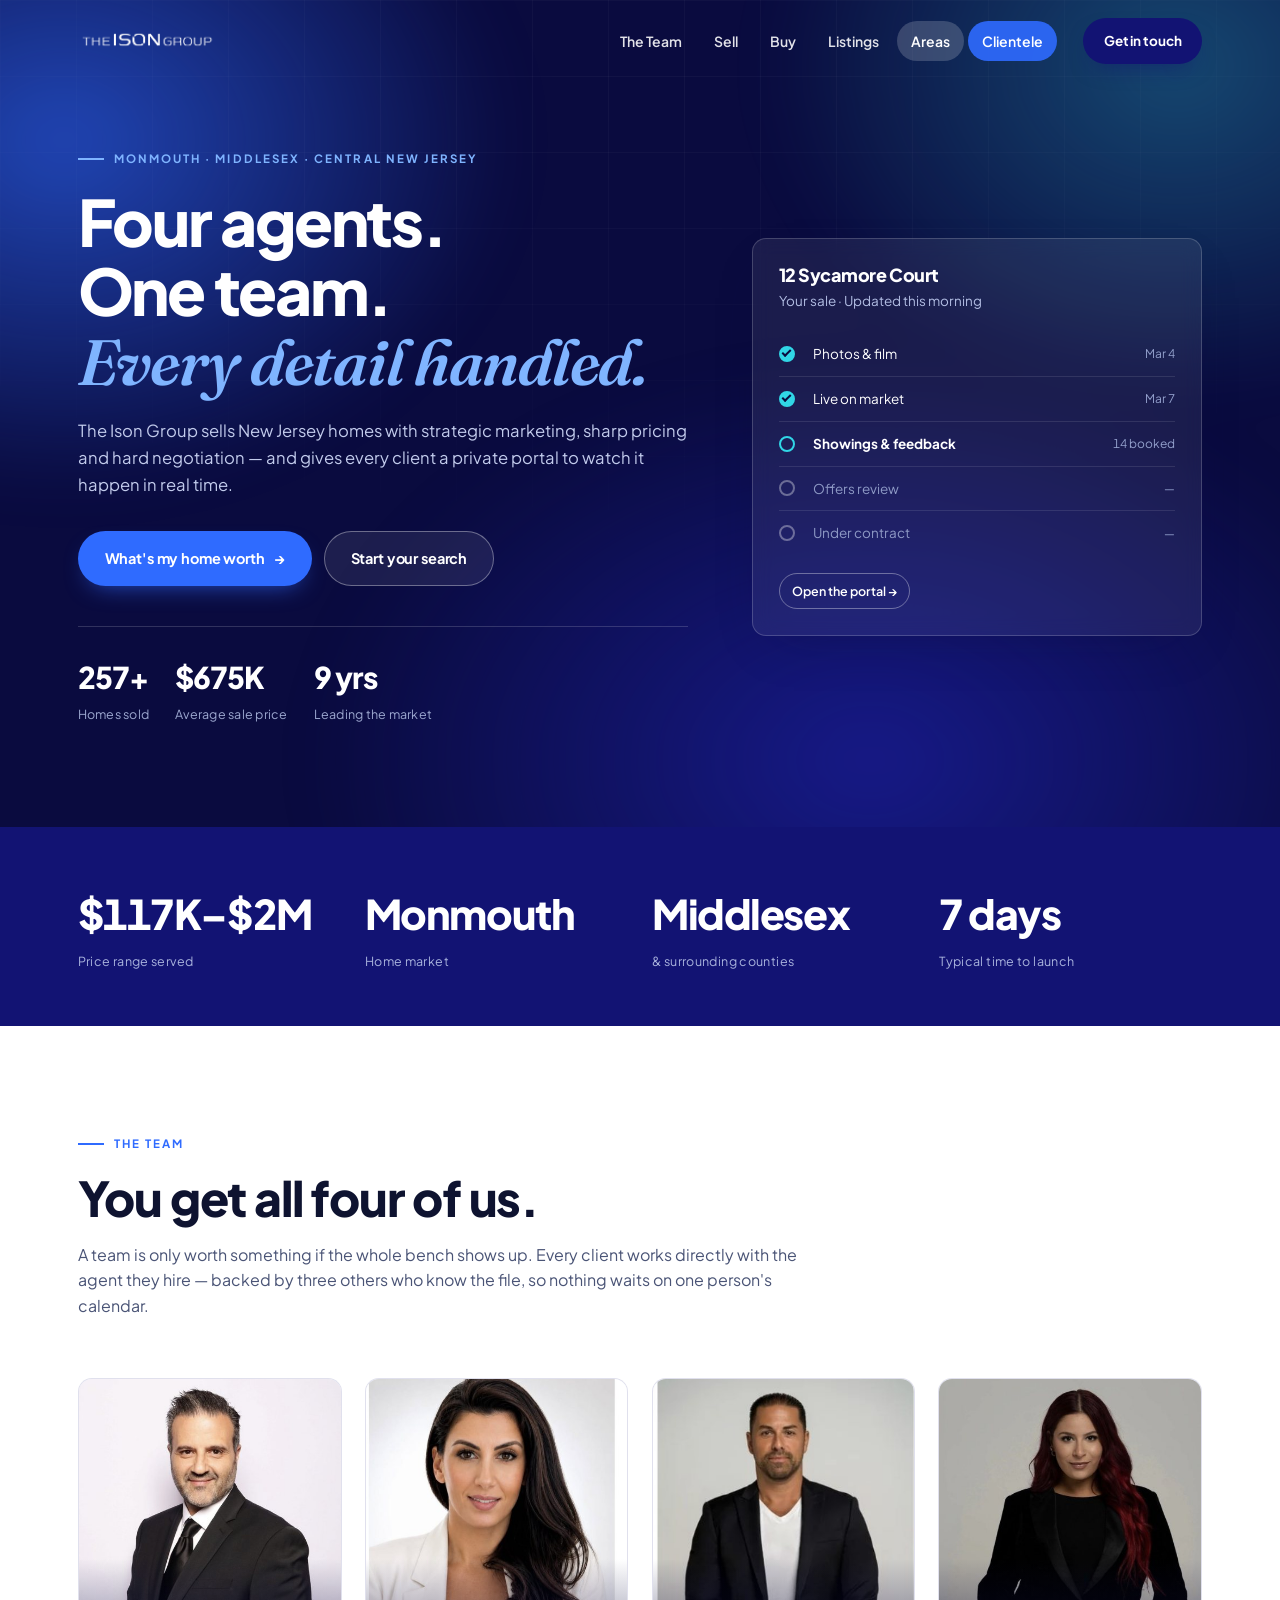
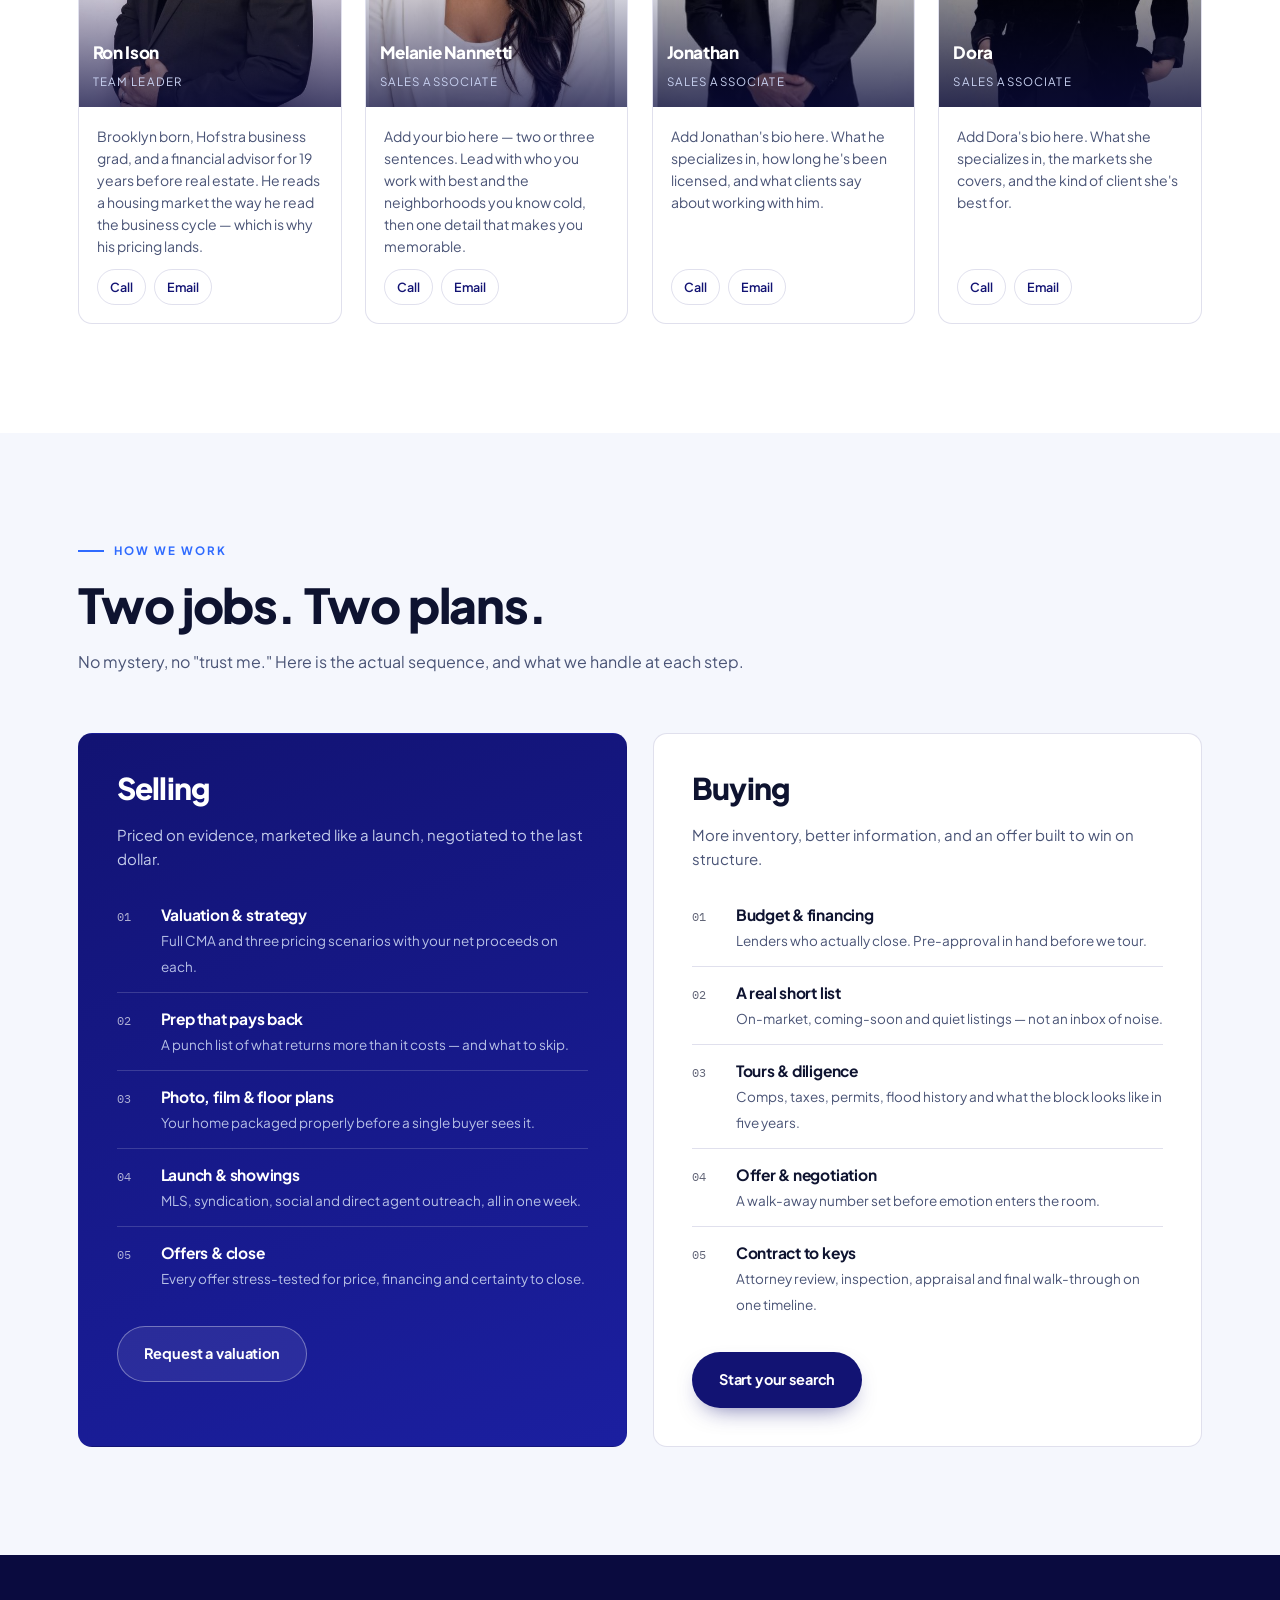
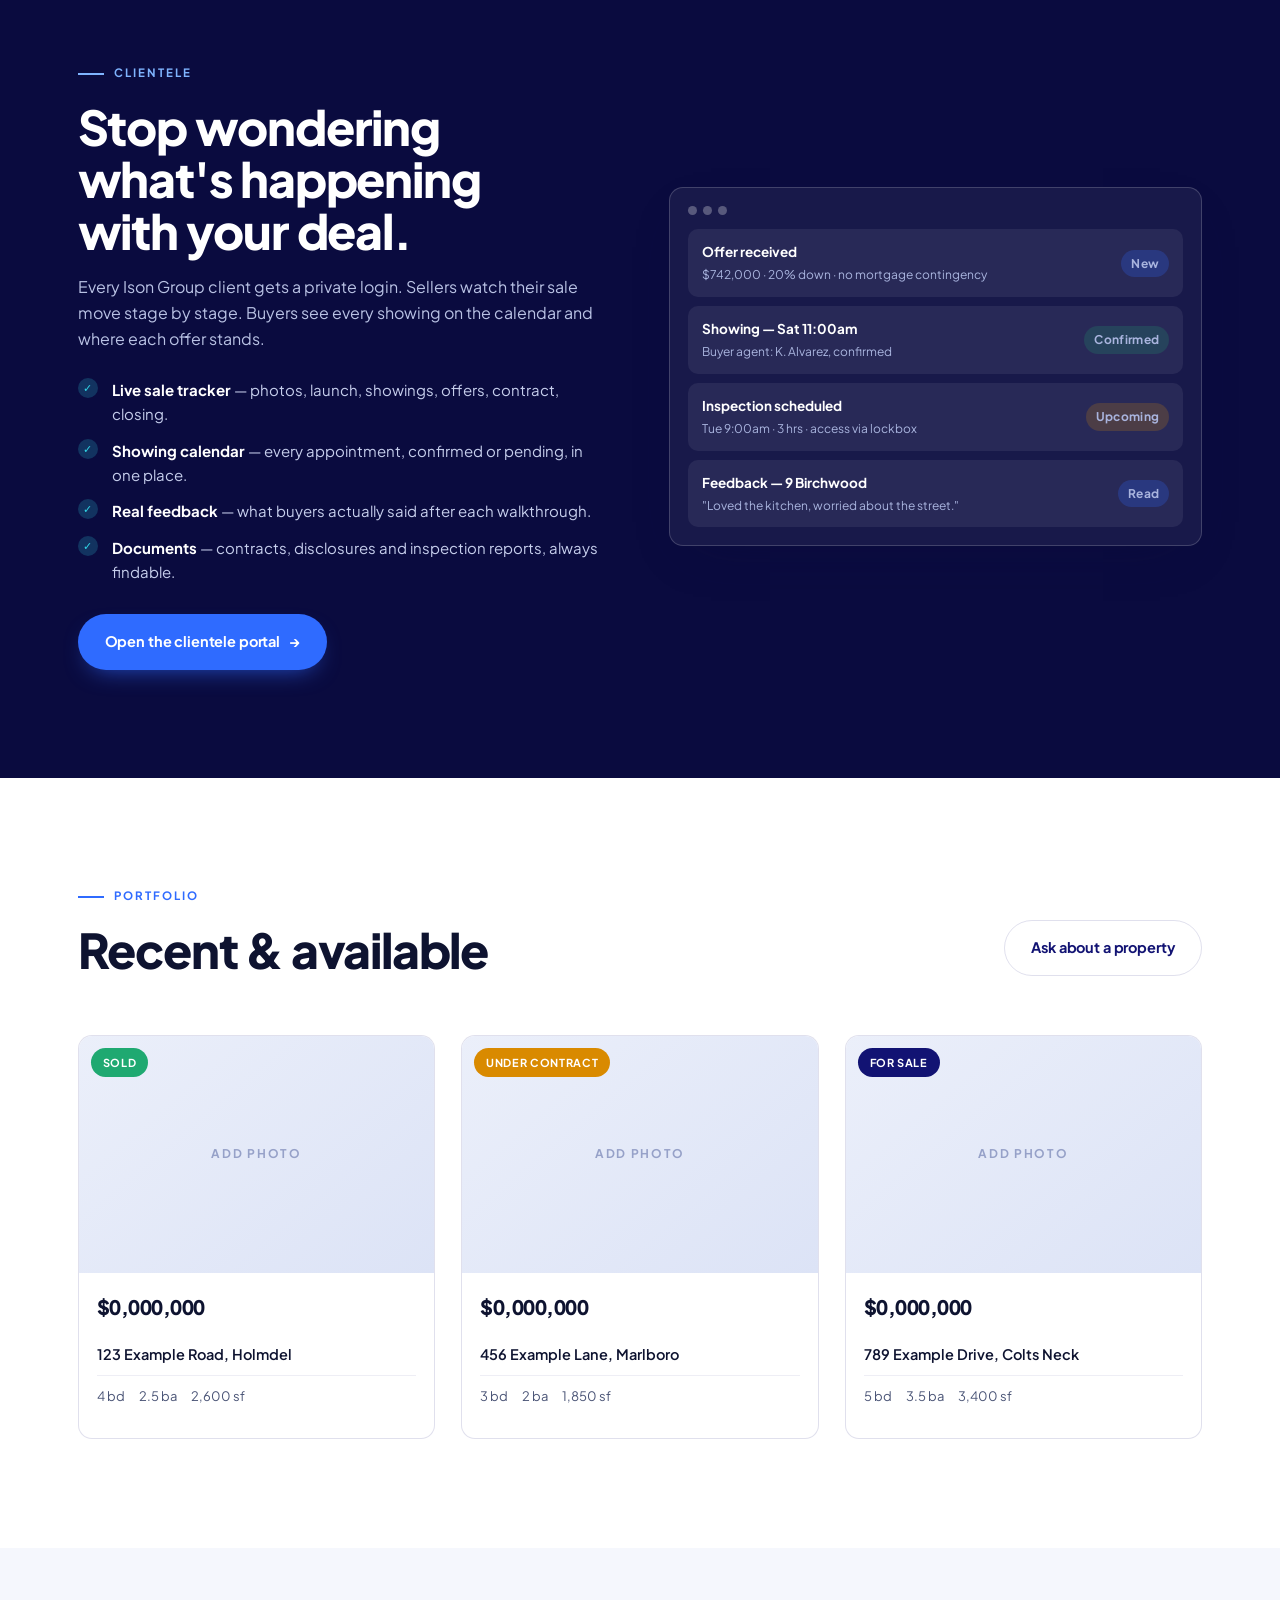
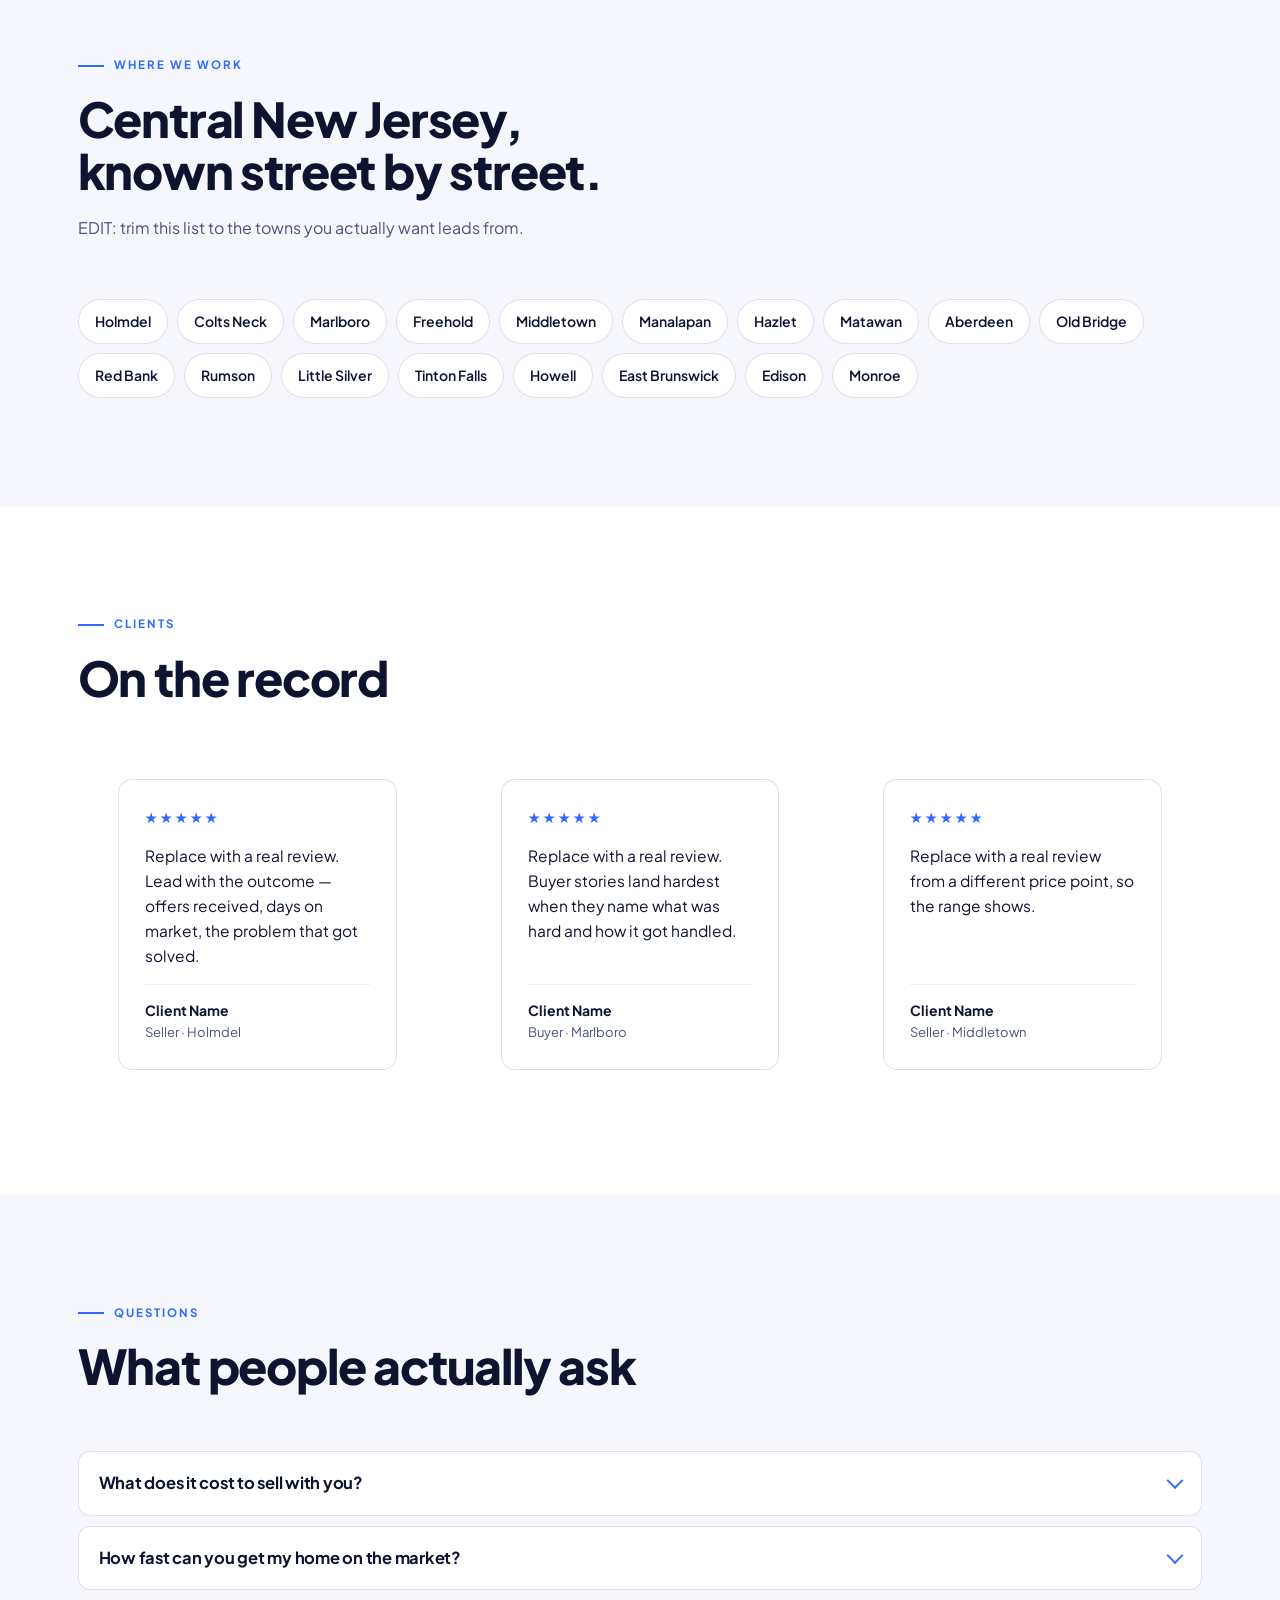
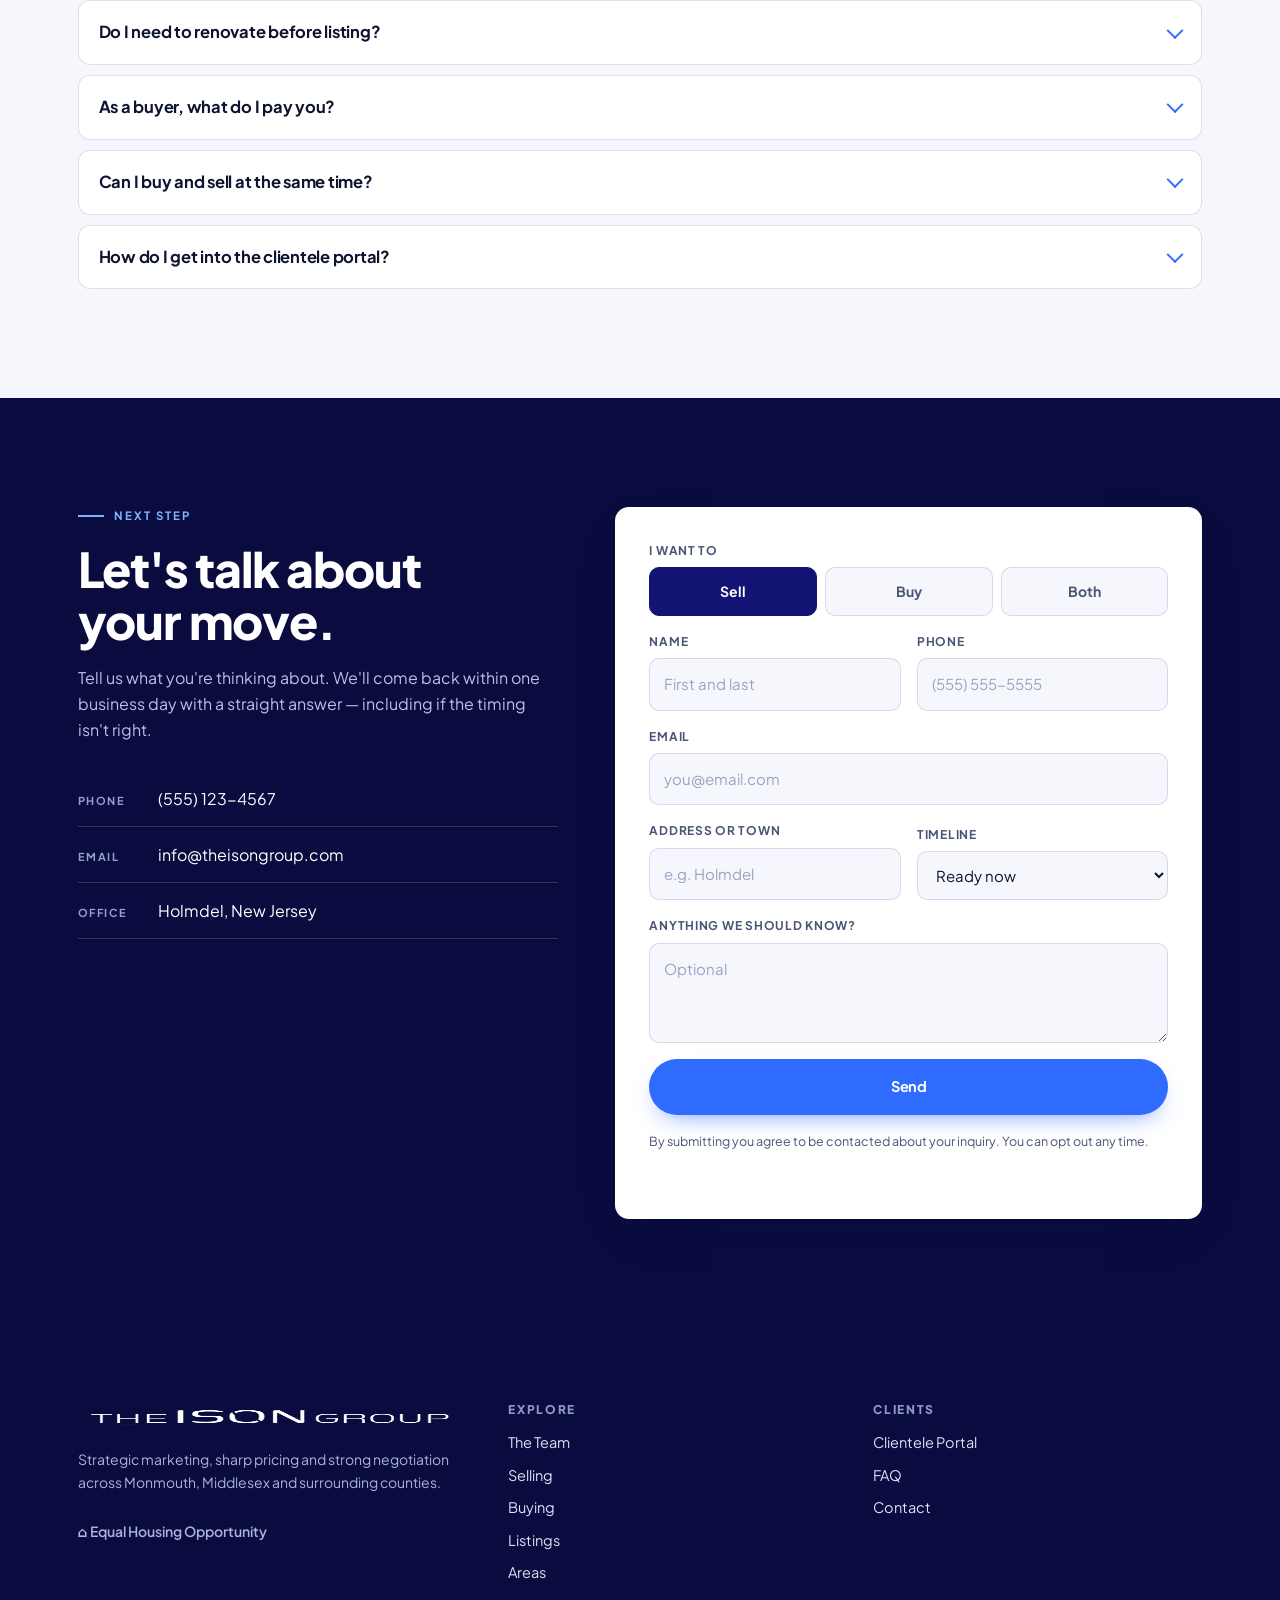
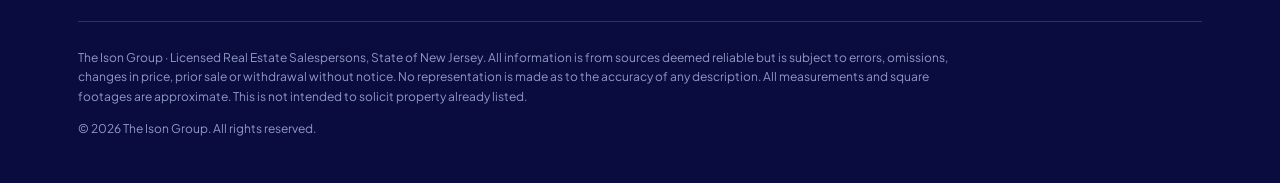
==== commit 307b168f: "Rebuild as The Ison Group team site with a clientele portal Replaces the single-agent SERHANT. page " ====
--- a/index.html
+++ b/index.html
@@ -2,70 +2,62 @@
 <html lang="en">
 <head>
 <meta charset="utf-8">
-<meta name="viewport" content="width=device-width, initial-scale=1">
-<title>Melanie Nannetti · SERHANT.</title>
-<meta name="description" content="Buy and sell with the most-followed real estate brand in the world. Media-first marketing, institutional data, and white-glove representation for buyers and sellers.">
-<meta name="theme-color" content="#000000">
-
-<!-- ============================================================
-     SOCIAL SHARE PREVIEW
-     Drop a 1200x630 image at assets/img/og-cover.jpg and update
-     the URL below to your live domain before you present.
-     ============================================================ -->
+<meta name="viewport" content="width=device-width, initial-scale=1, viewport-fit=cover">
+<title>The Ison Group · New Jersey Real Estate</title>
+<meta name="description" content="The Ison Group — Ron Ison, Melanie Nannetti, Jonathan and Dora. Strategic marketing, sharp pricing and strong negotiation across Monmouth, Middlesex and surrounding counties.">
+<meta name="theme-color" content="#0A0B3F">
+
 <meta property="og:type" content="website">
-<meta property="og:title" content="Melanie Nannetti · SERHANT.">
-<meta property="og:description" content="More eyes on your home. More leverage on your deal.">
+<meta property="og:title" content="The Ison Group · New Jersey Real Estate">
+<meta property="og:description" content="Sell for more. Buy with conviction. Track every step in your private client portal.">
 <meta property="og:image" content="assets/img/og-cover.jpg">
 <meta name="twitter:card" content="summary_large_image">
 
 <link rel="icon" href="favicon.svg" type="image/svg+xml">
 <link rel="preconnect" href="https://fonts.googleapis.com">
 <link rel="preconnect" href="https://fonts.gstatic.com" crossorigin>
-<link href="https://fonts.googleapis.com/css2?family=Inter:wght@300;400;500;600;700;800;900&display=swap" rel="stylesheet">
+<link href="https://fonts.googleapis.com/css2?family=Plus+Jakarta+Sans:wght@400;500;600;700;800&family=Fraunces:ital,opsz,wght@1,9..144,600&family=IBM+Plex+Mono:wght@400;500&display=swap" rel="stylesheet">
 <link rel="stylesheet" href="assets/css/styles.css">
-<!-- Reveal animations only apply when JS is available, so the page is
-     fully readable with scripting disabled. -->
 <script>document.documentElement.classList.add('js');</script>
 </head>
 
 <body>
 <a class="skip" href="#main">Skip to content</a>
 
-<!-- ============================ NAV ============================ -->
-<header class="nav" id="nav">
-  <div class="nav__inner">
-    <a class="lockup" href="#top" aria-label="SERHANT. — Melanie Nannetti, home">
-      <span class="lockup__brand">SERHANT<span class="dot">.</span></span>
-      <span class="lockup__rule" aria-hidden="true"></span>
-      <span class="lockup__name">Melanie Nannetti</span>
+<!-- ============================ HEADER ============================ -->
+<header class="hdr" id="hdr">
+  <div class="hdr__inner">
+    <a class="hdr__logo" href="#top" aria-label="The Ison Group, home">
+      <img class="on-dark-only" src="assets/img/logo-white.png" alt="The Ison Group" width="582" height="106">
+      <img class="on-light" src="assets/img/logo-navy.png" alt="" aria-hidden="true" width="582" height="106">
     </a>
 
-    <nav class="nav__links" aria-label="Primary">
-      <a href="#difference">Why SERHANT.</a>
-      <a href="#work">Sellers &amp; Buyers</a>
-      <a href="#marketing">Marketing</a>
+    <nav class="mainnav" aria-label="Primary">
+      <a href="#team">The Team</a>
+      <a href="#sell-buy">Sell</a>
+      <a href="#sell-buy" data-path="buy">Buy</a>
       <a href="#listings">Listings</a>
-      <a href="#about">About</a>
+      <a href="#areas">Areas</a>
+      <a class="nav-portal" href="clientele.html">Clientele</a>
     </nav>
 
-    <a class="btn btn--sm nav__cta" href="#contact">Let's Talk</a>
-
-    <button class="burger" id="burger" aria-label="Open menu" aria-expanded="false" aria-controls="mobileMenu">
-      <span></span><span></span>
+    <a class="btn btn--sm hdr__cta" href="#contact">Get in touch</a>
+
+    <button class="burger" id="burger" aria-label="Open menu" aria-expanded="false" aria-controls="drawer">
+      <span></span><span></span><span></span>
     </button>
   </div>
 </header>
 
-<div class="mobile" id="mobileMenu" hidden>
-  <nav class="mobile__nav" aria-label="Mobile">
-    <a href="#difference">Why SERHANT.</a>
-    <a href="#work">Sellers &amp; Buyers</a>
-    <a href="#marketing">Marketing</a>
-    <a href="#listings">Listings</a>
-    <a href="#about">About</a>
-    <a href="#faq">FAQ</a>
-    <a class="btn" href="#contact">Let's Talk</a>
-  </nav>
+<div class="drawer" id="drawer" hidden>
+  <a href="#team">The Team</a>
+  <a href="#sell-buy">Sell Your Home</a>
+  <a href="#sell-buy" data-path="buy">Buy a Home</a>
+  <a href="#listings">Listings</a>
+  <a href="#areas">Areas We Serve</a>
+  <a href="clientele.html">Clientele Portal</a>
+  <a href="#faq">FAQ</a>
+  <a class="btn btn--accent" href="#contact">Get in touch</a>
 </div>
 
 <main id="main">
@@ -73,557 +65,473 @@
 
 <!-- ============================ HERO ============================ -->
 <section class="hero">
-  <div class="hero__grid" aria-hidden="true"></div>
-  <div class="hero__glow" aria-hidden="true"></div>
-
-  <div class="hero__inner wrap">
-    <p class="eyebrow reveal">New York · Licensed Real Estate Salesperson</p>
-    <h1 class="hero__h1 reveal">
-      More eyes<br>on your home.<br>
-      More leverage<br>on your deal.
-    </h1>
-    <p class="hero__sub reveal">
-      I represent buyers and sellers under SERHANT. — the most-followed real estate
-      brand in the world. A media company that happens to sell real estate, built to
-      put your property in front of an audience no traditional brokerage can reach.
-    </p>
-    <div class="hero__cta reveal">
-      <a class="btn" href="#sellers" data-tab-jump="sellers">I'm Selling</a>
-      <a class="btn btn--ghost" href="#buyers" data-tab-jump="buyers">I'm Buying</a>
-    </div>
-  </div>
-
-  <a class="hero__scroll" href="#difference" aria-label="Scroll to content">
-    <span>Scroll</span><i aria-hidden="true"></i>
-  </a>
-</section>
-
-<!-- ============================ MARQUEE ============================ -->
-<div class="marquee" aria-hidden="true">
-  <div class="marquee__track">
-    <span>In-House Studios</span><span class="sep">•</span>
-    <span>Media-First Marketing</span><span class="sep">•</span>
-    <span>Global Referral Network</span><span class="sep">•</span>
-    <span>Data-Driven Pricing</span><span class="sep">•</span>
-    <span>Off-Market Access</span><span class="sep">•</span>
-    <span>White-Glove Service</span><span class="sep">•</span>
-    <span>In-House Studios</span><span class="sep">•</span>
-    <span>Media-First Marketing</span><span class="sep">•</span>
-    <span>Global Referral Network</span><span class="sep">•</span>
-    <span>Data-Driven Pricing</span><span class="sep">•</span>
-    <span>Off-Market Access</span><span class="sep">•</span>
-    <span>White-Glove Service</span><span class="sep">•</span>
+  <div class="hero__aurora" aria-hidden="true"></div>
+  <div class="hero__mesh" aria-hidden="true"></div>
+
+  <div class="wrap hero__inner">
+    <div>
+      <p class="eyebrow eyebrow--light">Monmouth · Middlesex · Central New Jersey</p>
+      <h1>Four agents.<br>One team.<br><span class="serif">Every detail handled.</span></h1>
+      <p class="hero__sub">
+        The Ison Group sells New Jersey homes with strategic marketing, sharp pricing and
+        hard negotiation — and gives every client a private portal to watch it happen in
+        real time.
+      </p>
+      <div class="hero__cta">
+        <a class="btn btn--accent" href="#contact" data-intent="Selling">
+          What's my home worth <span class="btn__arrow" aria-hidden="true">→</span>
+        </a>
+        <a class="btn btn--ghost-light" href="#sell-buy" data-path="buy">Start your search</a>
+      </div>
+
+      <!-- VERIFY: figures below are from public agent profiles. Confirm and update. -->
+      <div class="hero__trust">
+        <div><b data-count="257" data-suffix="+">0</b><span>Homes sold</span></div>
+        <div><b data-count="675" data-prefix="$" data-suffix="K">0</b><span>Average sale price</span></div>
+        <div><b data-count="9" data-suffix=" yrs">0</b><span>Leading the market</span></div>
+      </div>
+    </div>
+
+    <!-- The portal is the differentiator, so it leads visually -->
+    <aside class="hero__card" aria-label="Client portal preview">
+      <h3>12 Sycamore Court</h3>
+      <p>Your sale · Updated this morning</p>
+      <ol class="track">
+        <li class="done"><span class="dot" aria-hidden="true"></span><span>Photos &amp; film</span><span class="when">Mar 4</span></li>
+        <li class="done"><span class="dot" aria-hidden="true"></span><span>Live on market</span><span class="when">Mar 7</span></li>
+        <li class="now"><span class="dot" aria-hidden="true"></span><span><b>Showings &amp; feedback</b></span><span class="when">14 booked</span></li>
+        <li class="todo"><span class="dot" aria-hidden="true"></span><span>Offers review</span><span class="when">—</span></li>
+        <li class="todo"><span class="dot" aria-hidden="true"></span><span>Under contract</span><span class="when">—</span></li>
+      </ol>
+      <p style="margin:18px 0 0"><a class="chip" style="color:#fff;border-color:rgba(255,255,255,.35)" href="clientele.html">Open the portal →</a></p>
+    </aside>
+  </div>
+</section>
+
+<!-- ============================ STAT BAND ============================ -->
+<div class="band">
+  <div class="wrap band__inner">
+    <div class="s rv"><b>$117K–$2M</b><span>Price range served</span></div>
+    <div class="s rv rv-d1"><b>Monmouth</b><span>Home market</span></div>
+    <div class="s rv rv-d2"><b>Middlesex</b><span>&amp; surrounding counties</span></div>
+    <div class="s rv rv-d3"><b>7 days</b><span>Typical time to launch</span></div>
   </div>
 </div>
 
-<!-- ============================ STATS ============================
-     VERIFY every figure below against the current SERHANT. brand
-     deck before presenting. Edit the number in data-count and the
-     prefix/suffix spans.
+<!-- ============================ TEAM ============================
+     EDIT: confirm each photo is matched to the right person, add
+     last names for Jonathan and Dora, and swap in real bios,
+     phone numbers and license numbers.
      ============================================================ -->
-<section class="stats" aria-label="By the numbers">
-  <div class="wrap stats__grid">
-    <div class="stat reveal">
-      <div class="stat__num"><span class="hash">#</span><span class="c" data-count="1">0</span></div>
-      <p class="stat__label">Most-followed real estate brand in the world</p>
-    </div>
-    <div class="stat reveal">
-      <div class="stat__num"><span class="c" data-count="1.5" data-decimals="1">0</span>B<span class="plus">+</span></div>
-      <p class="stat__label">Content views generated annually</p>
-    </div>
-    <div class="stat reveal">
-      <div class="stat__num"><span class="c" data-count="40">0</span><span class="plus">+</span></div>
-      <p class="stat__label">Markets served nationwide and abroad</p>
-    </div>
-    <div class="stat reveal">
-      <div class="stat__num">24<span class="slash">/</span>7</div>
-      <p class="stat__label">In-house production, media &amp; support</p>
-    </div>
-  </div>
-</section>
-
-<!-- ============================ DIFFERENCE ============================ -->
-<section class="section section--paper" id="difference">
-  <div class="wrap">
-    <div class="sechead reveal">
-      <p class="eyebrow eyebrow--dark">01 — The Difference</p>
-      <h2 class="h2">Every brokerage lists.<br>We <em>broadcast</em>.</h2>
+<section class="sec" id="team">
+  <div class="wrap">
+    <div class="sechead rv">
+      <p class="eyebrow">The Team</p>
+      <h2 class="h2">You get all four of us.</h2>
       <p class="lede">
-        Most agents put a sign in the yard and a listing on the MLS, then wait. That's
-        distribution from 1998. SERHANT. was built the other way around: an audience
-        first, a brokerage second — so your property launches into demand that already
-        exists.
+        A team is only worth something if the whole bench shows up. Every client works
+        directly with the agent they hire — backed by three others who know the file,
+        so nothing waits on one person's calendar.
       </p>
     </div>
 
-    <div class="cards">
-      <article class="card reveal">
-        <span class="card__no">01</span>
-        <h3>An audience, already assembled</h3>
-        <p>Your home isn't waiting to be discovered. It's released to a following that
-           tunes in daily for real estate — across film, social, email and press.</p>
-      </article>
-      <article class="card reveal">
-        <span class="card__no">02</span>
-        <h3>A studio, not a photographer</h3>
-        <p>In-house production means cinematic film, editorial stills, floor plans and
-           copy created by one team, on one schedule, to one standard.</p>
-      </article>
-      <article class="card reveal">
-        <span class="card__no">03</span>
-        <h3>Pricing backed by evidence</h3>
-        <p>Comparable sales, absorption rates, days-on-market curves and live buyer
-           behavior — so we price to create competition, not to chase the market down.</p>
-      </article>
-      <article class="card reveal">
-        <span class="card__no">04</span>
-        <h3>One point of contact</h3>
-        <p>You work with me. The machine works behind me. Nothing gets handed to an
-           assistant you've never met at the moment it matters most.</p>
-      </article>
-    </div>
-  </div>
-</section>
-
-<!-- ============================ SELLERS / BUYERS ============================ -->
-<section class="section section--ink" id="work">
-  <div class="wrap">
-    <div class="sechead reveal">
-      <p class="eyebrow">02 — How We Work</p>
-      <h2 class="h2">Two sides.<br>One standard.</h2>
-    </div>
-
-    <div class="tabs reveal" role="tablist" aria-label="Choose your path">
-      <button class="tab is-active" id="tab-sellers" role="tab" aria-selected="true" aria-controls="sellers" data-tab="sellers">For Sellers</button>
-      <button class="tab" id="tab-buyers" role="tab" aria-selected="false" aria-controls="buyers" data-tab="buyers">For Buyers</button>
-      <span class="tabs__ink" aria-hidden="true"></span>
-    </div>
-
-    <!-- ---------- SELLERS ---------- -->
-    <div class="panel is-active" id="sellers" role="tabpanel" aria-labelledby="tab-sellers" tabindex="0">
-      <div class="panel__head">
-        <h3 class="h3">Your home deserves an audience,<br>not a listing.</h3>
-        <p class="lede">
-          The goal is never "sold." The goal is sold for the highest number the market
-          will bear, on the terms you want, in the window you need. Here's exactly how
-          we get there.
-        </p>
-      </div>
-
-      <ol class="steps">
-        <li class="step reveal">
-          <span class="step__no">01</span>
-          <h4>Strategy &amp; Valuation</h4>
-          <p>A walk-through, a full comparative market analysis, and a candid number.
-             We model three pricing scenarios and what each one does to your net proceeds
-             and timeline.</p>
-        </li>
-        <li class="step reveal">
-          <span class="step__no">02</span>
-          <h4>Prep, Staging &amp; Punch List</h4>
-          <p>A prioritized list of what returns more than it costs — and what to skip.
-             Vendor coordination, staging and pre-market repairs handled on your behalf.</p>
-        </li>
-        <li class="step reveal">
-          <span class="step__no">03</span>
-          <h4>Production</h4>
-          <p>Cinematic film, editorial photography, drone, floor plans, 3D tour and
-             written narrative. Your property is packaged like a product launch.</p>
-        </li>
-        <li class="step reveal">
-          <span class="step__no">04</span>
-          <h4>Launch &amp; Amplification</h4>
-          <p>Coordinated release across MLS and syndication, brand social, paid targeting,
-             agent-to-agent outreach, email to a qualified buyer base, and press where
-             the story warrants it.</p>
-        </li>
-        <li class="step reveal">
-          <span class="step__no">05</span>
-          <h4>Negotiation &amp; Close</h4>
-          <p>Every offer stress-tested for price, financing strength and certainty to
-             close. Then a managed path through inspection, appraisal and title — with
-             weekly reporting until keys change hands.</p>
-        </li>
-      </ol>
-
-      <div class="callout reveal">
-        <div>
-          <p class="eyebrow">Free, no obligation</p>
-          <h4 class="callout__h">Find out what your home is actually worth.</h4>
-          <p class="callout__p">A full valuation with three pricing scenarios and a net-proceeds
-             estimate — delivered within 48 hours of the walk-through.</p>
-        </div>
-        <a class="btn" href="#contact" data-prefill="Selling">Request a Valuation</a>
-      </div>
-    </div>
-
-    <!-- ---------- BUYERS ---------- -->
-    <div class="panel" id="buyers" role="tabpanel" aria-labelledby="tab-buyers" tabindex="0" hidden>
-      <div class="panel__head">
-        <h3 class="h3">Buy with information,<br>not adrenaline.</h3>
-        <p class="lede">
-          The best deal is rarely the loudest listing. My job is to widen what you see,
-          sharpen what you know, and make sure you never overpay out of urgency.
-        </p>
-      </div>
-
-      <ol class="steps">
-        <li class="step reveal">
-          <span class="step__no">01</span>
-          <h4>Discovery &amp; Financing</h4>
-          <p>We define non-negotiables, nice-to-haves and true budget. Introductions to
-             lenders who actually close — pre-approval in hand before we tour.</p>
-        </li>
-        <li class="step reveal">
-          <span class="step__no">02</span>
-          <h4>Curated Search</h4>
-          <p>On-market, coming-soon, and quietly off-market inventory through the SERHANT.
-             agent network. You see a short list worth your time, not an inbox of noise.</p>
-        </li>
-        <li class="step reveal">
-          <span class="step__no">03</span>
-          <h4>Tour &amp; Diligence</h4>
-          <p>Every showing followed by the unglamorous work: comps, taxes, assessments,
-             building financials, flood and permit history, and what the block looks like
-             in five years.</p>
-        </li>
-        <li class="step reveal">
-          <span class="step__no">04</span>
-          <h4>Offer &amp; Negotiation</h4>
-          <p>An offer built to win on structure, not just price — with a walk-away number
-             set before emotion enters the room.</p>
-        </li>
-        <li class="step reveal">
-          <span class="step__no">05</span>
-          <h4>Contract to Keys</h4>
-          <p>Inspection, appraisal, attorney review, board package where applicable, and
-             a final walk-through. A single timeline you can actually read.</p>
-        </li>
-      </ol>
-
-      <div class="callout reveal">
-        <div>
-          <p class="eyebrow">Buyer consultation</p>
-          <h4 class="callout__h">See what's available before everyone else does.</h4>
-          <p class="callout__p">A 30-minute call to map your search, your financing and the
-             inventory — including what hasn't hit the market yet.</p>
-        </div>
-        <a class="btn" href="#contact" data-prefill="Buying">Start Your Search</a>
-      </div>
-    </div>
-  </div>
-</section>
-
-<!-- ============================ MARKETING ============================ -->
-<section class="section section--paper" id="marketing">
-  <div class="wrap">
-    <div class="sechead reveal">
-      <p class="eyebrow eyebrow--dark">03 — The Marketing Engine</p>
-      <h2 class="h2">What your listing gets.<br>All of it. Every time.</h2>
+    <div class="team">
+      <article class="member rv">
+        <div class="member__photo">
+          <img src="assets/img/team/ron-ison.jpg" alt="Ron Ison" loading="lazy" width="490" height="684">
+          <div class="member__tag"><b>Ron Ison</b><span>Team Leader</span></div>
+        </div>
+        <div class="member__body">
+          <p>Brooklyn born, Hofstra business grad, and a financial advisor for 19 years before
+             real estate. He reads a housing market the way he read the business cycle — which
+             is why his pricing lands.</p>
+          <div class="member__links">
+            <a class="chip" href="tel:+15551234567">Call</a>
+            <a class="chip" href="mailto:ron@theisongroup.com">Email</a>
+          </div>
+        </div>
+      </article>
+
+      <article class="member rv rv-d1">
+        <div class="member__photo">
+          <img src="assets/img/team/melanie-nannetti.jpg" alt="Melanie Nannetti" loading="lazy" width="480" height="668">
+          <div class="member__tag"><b>Melanie Nannetti</b><span>Sales Associate</span></div>
+        </div>
+        <div class="member__body">
+          <p>Add your bio here — two or three sentences. Lead with who you work with best and
+             the neighborhoods you know cold, then one detail that makes you memorable.</p>
+          <div class="member__links">
+            <a class="chip" href="tel:+15551234567">Call</a>
+            <a class="chip" href="mailto:melanienannetti@serhant.com">Email</a>
+          </div>
+        </div>
+      </article>
+
+      <article class="member rv rv-d2">
+        <div class="member__photo">
+          <img src="assets/img/team/jonathan.jpg" alt="Jonathan" loading="lazy" width="364" height="528">
+          <div class="member__tag"><b>Jonathan</b><span>Sales Associate</span></div>
+        </div>
+        <div class="member__body">
+          <p>Add Jonathan's bio here. What he specializes in, how long he's been licensed, and
+             what clients say about working with him.</p>
+          <div class="member__links">
+            <a class="chip" href="tel:+15551234567">Call</a>
+            <a class="chip" href="mailto:jonathan@theisongroup.com">Email</a>
+          </div>
+        </div>
+      </article>
+
+      <article class="member rv rv-d3">
+        <div class="member__photo">
+          <img src="assets/img/team/dora.jpg" alt="Dora" loading="lazy" width="462" height="672">
+          <div class="member__tag"><b>Dora</b><span>Sales Associate</span></div>
+        </div>
+        <div class="member__body">
+          <p>Add Dora's bio here. What she specializes in, the markets she covers, and the kind
+             of client she's best for.</p>
+          <div class="member__links">
+            <a class="chip" href="tel:+15551234567">Call</a>
+            <a class="chip" href="mailto:dora@theisongroup.com">Email</a>
+          </div>
+        </div>
+      </article>
+    </div>
+  </div>
+</section>
+
+<!-- ============================ SELL / BUY ============================ -->
+<section class="sec sec--tint" id="sell-buy">
+  <div class="wrap">
+    <div class="sechead rv">
+      <p class="eyebrow">How we work</p>
+      <h2 class="h2">Two jobs. Two plans.</h2>
+      <p class="lede">No mystery, no "trust me." Here is the actual sequence, and what we
+        handle at each step.</p>
+    </div>
+
+    <div class="paths">
+      <article class="path path--sell rv" id="sell">
+        <h3>Selling</h3>
+        <p>Priced on evidence, marketed like a launch, negotiated to the last dollar.</p>
+        <ol class="path__steps">
+          <li><i>01</i><div><b>Valuation &amp; strategy</b><span>Full CMA and three pricing scenarios with your net proceeds on each.</span></div></li>
+          <li><i>02</i><div><b>Prep that pays back</b><span>A punch list of what returns more than it costs — and what to skip.</span></div></li>
+          <li><i>03</i><div><b>Photo, film &amp; floor plans</b><span>Your home packaged properly before a single buyer sees it.</span></div></li>
+          <li><i>04</i><div><b>Launch &amp; showings</b><span>MLS, syndication, social and direct agent outreach, all in one week.</span></div></li>
+          <li><i>05</i><div><b>Offers &amp; close</b><span>Every offer stress-tested for price, financing and certainty to close.</span></div></li>
+        </ol>
+        <a class="btn btn--ghost-light" href="#contact" data-intent="Selling">Request a valuation</a>
+      </article>
+
+      <article class="path rv rv-d1" id="buy">
+        <h3>Buying</h3>
+        <p>More inventory, better information, and an offer built to win on structure.</p>
+        <ol class="path__steps">
+          <li><i>01</i><div><b>Budget &amp; financing</b><span>Lenders who actually close. Pre-approval in hand before we tour.</span></div></li>
+          <li><i>02</i><div><b>A real short list</b><span>On-market, coming-soon and quiet listings — not an inbox of noise.</span></div></li>
+          <li><i>03</i><div><b>Tours &amp; diligence</b><span>Comps, taxes, permits, flood history and what the block looks like in five years.</span></div></li>
+          <li><i>04</i><div><b>Offer &amp; negotiation</b><span>A walk-away number set before emotion enters the room.</span></div></li>
+          <li><i>05</i><div><b>Contract to keys</b><span>Attorney review, inspection, appraisal and final walk-through on one timeline.</span></div></li>
+        </ol>
+        <a class="btn" href="#contact" data-intent="Buying">Start your search</a>
+      </article>
+    </div>
+  </div>
+</section>
+
+<!-- ============================ PORTAL PROMO ============================ -->
+<section class="sec sec--navy" id="portal">
+  <div class="wrap promo">
+    <div class="rv">
+      <p class="eyebrow eyebrow--light">Clientele</p>
+      <h2 class="h2">Stop wondering what's happening with your deal.</h2>
       <p class="lede">
-        No packages, no upsells, no "premium tier." Every property I represent receives
-        the full production and distribution program.
+        Every Ison Group client gets a private login. Sellers watch their sale move stage by
+        stage. Buyers see every showing on the calendar and where each offer stands.
       </p>
-    </div>
-
-    <ul class="grid-list">
-      <li class="reveal"><strong>Cinematic property film</strong><span>Scripted, scored and edited for social and web.</span></li>
-      <li class="reveal"><strong>Editorial photography</strong><span>Day and twilight, styled and retouched.</span></li>
-      <li class="reveal"><strong>Aerial &amp; drone</strong><span>Context, grounds and neighborhood.</span></li>
-      <li class="reveal"><strong>Floor plans &amp; 3D tour</strong><span>Measured plans plus a walkable virtual tour.</span></li>
-      <li class="reveal"><strong>Dedicated property page</strong><span>Its own address, built to convert.</span></li>
-      <li class="reveal"><strong>Paid social campaign</strong><span>Targeted to buyer profiles and feeder markets.</span></li>
-      <li class="reveal"><strong>Brand distribution</strong><span>Released through SERHANT. channels and audience.</span></li>
-      <li class="reveal"><strong>Agent-to-agent outreach</strong><span>Direct to brokers with matching buyers.</span></li>
-      <li class="reveal"><strong>Email to buyer base</strong><span>Segmented, tracked and followed up.</span></li>
-      <li class="reveal"><strong>Print &amp; collateral</strong><span>Brochures, mailers and signage on brand.</span></li>
-      <li class="reveal"><strong>Open house program</strong><span>Broker preview plus public, staffed properly.</span></li>
-      <li class="reveal"><strong>Weekly reporting</strong><span>Traffic, saves, showings and feedback — in writing.</span></li>
-    </ul>
+      <ul class="checks">
+        <li><span class="tick" aria-hidden="true">✓</span><span><b>Live sale tracker</b> — photos, launch, showings, offers, contract, closing.</span></li>
+        <li><span class="tick" aria-hidden="true">✓</span><span><b>Showing calendar</b> — every appointment, confirmed or pending, in one place.</span></li>
+        <li><span class="tick" aria-hidden="true">✓</span><span><b>Real feedback</b> — what buyers actually said after each walkthrough.</span></li>
+        <li><span class="tick" aria-hidden="true">✓</span><span><b>Documents</b> — contracts, disclosures and inspection reports, always findable.</span></li>
+      </ul>
+      <a class="btn btn--accent" href="clientele.html">Open the clientele portal <span class="btn__arrow" aria-hidden="true">→</span></a>
+    </div>
+
+    <div class="promo__shot rv rv-d2" aria-hidden="true">
+      <div class="promo__bar"><i></i><i></i><i></i></div>
+      <div class="promo__rows">
+        <div class="promo__row"><div><b>Offer received</b><br><span>$742,000 · 20% down · no mortgage contingency</span></div><span class="pill pill--go">New</span></div>
+        <div class="promo__row"><div><b>Showing — Sat 11:00am</b><br><span>Buyer agent: K. Alvarez, confirmed</span></div><span class="pill pill--ok">Confirmed</span></div>
+        <div class="promo__row"><div><b>Inspection scheduled</b><br><span>Tue 9:00am · 3 hrs · access via lockbox</span></div><span class="pill pill--wait">Upcoming</span></div>
+        <div class="promo__row"><div><b>Feedback — 9 Birchwood</b><br><span>"Loved the kitchen, worried about the street."</span></div><span class="pill pill--go">Read</span></div>
+      </div>
+    </div>
   </div>
 </section>
 
 <!-- ============================ LISTINGS ============================
-     Drop photos at assets/img/listing-01.jpg … listing-03.jpg
-     (1600x1200 or larger). If a file is missing the card falls back
-     to a branded panel automatically — nothing breaks.
+     EDIT: replace with real listings. Add photos to assets/img/ and
+     point each <img src> at them.
      ============================================================ -->
-<section class="section section--ink" id="listings">
-  <div class="wrap">
-    <div class="sechead sechead--row reveal">
+<section class="sec" id="listings">
+  <div class="wrap">
+    <div class="sechead sechead--split rv">
       <div>
-        <p class="eyebrow">04 — Portfolio</p>
-        <h2 class="h2">Recent &amp; featured</h2>
-      </div>
-      <a class="link" href="#contact">Inquire about availability →</a>
+        <p class="eyebrow">Portfolio</p>
+        <h2 class="h2">Recent &amp; available</h2>
+      </div>
+      <a class="btn btn--line" href="#contact">Ask about a property</a>
     </div>
 
     <div class="listings">
-      <article class="listing reveal">
-        <div class="listing__media">
-          <img src="assets/img/listing-01.jpg" alt="Featured property exterior" loading="lazy" onerror="this.parentNode.classList.add('is-empty');this.remove()">
-          <span class="listing__badge">Sold</span>
-        </div>
-        <div class="listing__body">
-          <h3>123 Example Street</h3>
-          <p class="listing__meta">Neighborhood, City · 3 BD · 2.5 BA · 2,400 SF</p>
-          <p class="listing__price">$0,000,000</p>
-        </div>
-      </article>
-
-      <article class="listing reveal">
-        <div class="listing__media">
-          <img src="assets/img/listing-02.jpg" alt="Featured property interior" loading="lazy" onerror="this.parentNode.classList.add('is-empty');this.remove()">
-          <span class="listing__badge">In Contract</span>
-        </div>
-        <div class="listing__body">
-          <h3>456 Example Avenue</h3>
-          <p class="listing__meta">Neighborhood, City · 2 BD · 2 BA · 1,150 SF</p>
-          <p class="listing__price">$0,000,000</p>
-        </div>
-      </article>
-
-      <article class="listing reveal">
-        <div class="listing__media">
-          <img src="assets/img/listing-03.jpg" alt="Featured property view" loading="lazy" onerror="this.parentNode.classList.add('is-empty');this.remove()">
-          <span class="listing__badge">Available</span>
-        </div>
-        <div class="listing__body">
-          <h3>789 Example Boulevard</h3>
-          <p class="listing__meta">Neighborhood, City · 4 BD · 3 BA · 3,100 SF</p>
-          <p class="listing__price">$0,000,000</p>
-        </div>
-      </article>
+      <article class="lst rv">
+        <div class="lst__media"><span class="lst__badge lst__badge--sold">Sold</span></div>
+        <div class="lst__body">
+          <p class="lst__price">$0,000,000</p>
+          <p class="lst__addr">123 Example Road, Holmdel</p>
+          <p class="lst__meta"><span>4 bd</span><span>2.5 ba</span><span>2,600 sf</span></p>
+        </div>
+      </article>
+      <article class="lst rv rv-d1">
+        <div class="lst__media"><span class="lst__badge lst__badge--pend">Under contract</span></div>
+        <div class="lst__body">
+          <p class="lst__price">$0,000,000</p>
+          <p class="lst__addr">456 Example Lane, Marlboro</p>
+          <p class="lst__meta"><span>3 bd</span><span>2 ba</span><span>1,850 sf</span></p>
+        </div>
+      </article>
+      <article class="lst rv rv-d2">
+        <div class="lst__media"><span class="lst__badge">For sale</span></div>
+        <div class="lst__body">
+          <p class="lst__price">$0,000,000</p>
+          <p class="lst__addr">789 Example Drive, Colts Neck</p>
+          <p class="lst__meta"><span>5 bd</span><span>3.5 ba</span><span>3,400 sf</span></p>
+        </div>
+      </article>
+    </div>
+  </div>
+</section>
+
+<!-- ============================ AREAS ============================ -->
+<section class="sec sec--tint" id="areas">
+  <div class="wrap">
+    <div class="sechead rv">
+      <p class="eyebrow">Where we work</p>
+      <h2 class="h2">Central New Jersey, known street by street.</h2>
+      <p class="lede">EDIT: trim this list to the towns you actually want leads from.</p>
+    </div>
+    <div class="areas rv">
+      <a href="#contact">Holmdel</a><a href="#contact">Colts Neck</a><a href="#contact">Marlboro</a>
+      <a href="#contact">Freehold</a><a href="#contact">Middletown</a><a href="#contact">Manalapan</a>
+      <a href="#contact">Hazlet</a><a href="#contact">Matawan</a><a href="#contact">Aberdeen</a>
+      <a href="#contact">Old Bridge</a><a href="#contact">Red Bank</a><a href="#contact">Rumson</a>
+      <a href="#contact">Little Silver</a><a href="#contact">Tinton Falls</a><a href="#contact">Howell</a>
+      <a href="#contact">East Brunswick</a><a href="#contact">Edison</a><a href="#contact">Monroe</a>
     </div>
   </div>
 </section>
 
 <!-- ============================ TESTIMONIALS ============================ -->
-<section class="section section--paper" id="testimonials">
-  <div class="wrap">
-    <div class="sechead reveal">
-      <p class="eyebrow eyebrow--dark">05 — In Their Words</p>
-      <h2 class="h2">Clients on the record</h2>
-    </div>
-
+<section class="sec" id="reviews">
+  <div class="wrap">
+    <div class="sechead rv">
+      <p class="eyebrow">Clients</p>
+      <h2 class="h2">On the record</h2>
+    </div>
     <div class="quotes">
-      <figure class="quote reveal">
-        <blockquote>Replace this with a real client testimonial. Keep it to two or three
-          sentences, and lead with the outcome — the number of offers, the days on market,
-          the problem that got solved.</blockquote>
-        <figcaption><strong>Client Name</strong><span>Seller · Neighborhood</span></figcaption>
+      <figure class="q rv">
+        <div class="q__stars" aria-label="5 out of 5 stars">★★★★★</div>
+        <blockquote>Replace with a real review. Lead with the outcome — offers received, days on
+          market, the problem that got solved.</blockquote>
+        <figcaption><b>Client Name</b>Seller · Holmdel</figcaption>
       </figure>
-      <figure class="quote reveal">
-        <blockquote>Replace this with a real client testimonial. Buyer stories land hardest
-          when they name the thing that was hard — the competition, the timeline, the
-          out-of-state move — and how it was handled.</blockquote>
-        <figcaption><strong>Client Name</strong><span>Buyer · Neighborhood</span></figcaption>
+      <figure class="q rv rv-d1">
+        <div class="q__stars" aria-label="5 out of 5 stars">★★★★★</div>
+        <blockquote>Replace with a real review. Buyer stories land hardest when they name what
+          was hard and how it got handled.</blockquote>
+        <figcaption><b>Client Name</b>Buyer · Marlboro</figcaption>
       </figure>
-      <figure class="quote reveal">
-        <blockquote>Replace this with a real client testimonial. A third voice from a
-          different price point or property type shows range.</blockquote>
-        <figcaption><strong>Client Name</strong><span>Seller · Neighborhood</span></figcaption>
+      <figure class="q rv rv-d2">
+        <div class="q__stars" aria-label="5 out of 5 stars">★★★★★</div>
+        <blockquote>Replace with a real review from a different price point, so the range shows.</blockquote>
+        <figcaption><b>Client Name</b>Seller · Middletown</figcaption>
       </figure>
     </div>
   </div>
 </section>
 
-<!-- ============================ ABOUT ============================ -->
-<section class="section section--ink" id="about">
-  <div class="wrap about">
-    <div class="about__media reveal">
-      <img src="assets/img/melanie.jpg" alt="Melanie Nannetti" loading="lazy" onerror="this.parentNode.classList.add('is-empty');this.remove()">
-    </div>
-    <div class="about__body reveal">
-      <p class="eyebrow">06 — About</p>
-      <h2 class="h2">Melanie<br>Nannetti</h2>
-      <p class="lede">
-        Licensed Real Estate Salesperson · SERHANT.
-      </p>
-      <p>
-        Replace this paragraph with your story. Two short paragraphs is the right length.
-        Start with why you do this work and who you do it for — first-time buyers,
-        downsizers, investors, a specific set of neighborhoods. Specificity is what makes
-        a stranger trust you.
-      </p>
-      <p>
-        Use the second paragraph for proof: years in the business, volume closed, markets
-        you know cold, languages you speak, designations you hold. Then close on what a
-        client can expect from working with you — availability, candor, and a plan they
-        can read.
-      </p>
-      <ul class="creds">
-        <li><strong>Markets</strong><span>Add your neighborhoods</span></li>
-        <li><strong>Specialties</strong><span>Add your focus areas</span></li>
-        <li><strong>License</strong><span>Add your license #</span></li>
-        <li><strong>Languages</strong><span>Add languages</span></li>
+<!-- ============================ FAQ ============================ -->
+<section class="sec sec--tint" id="faq">
+  <div class="wrap">
+    <div class="sechead rv">
+      <p class="eyebrow">Questions</p>
+      <h2 class="h2">What people actually ask</h2>
+    </div>
+    <div class="faq rv">
+      <details>
+        <summary>What does it cost to sell with you?</summary>
+        <div><p>Commission is negotiable and agreed in writing before your home goes on the market.
+          You'll get a full cost-of-sale breakdown — commission, transfer fees, attorney and closing
+          costs — with an estimated net-proceeds figure, so there are no surprises at the table.</p></div>
+      </details>
+      <details>
+        <summary>How fast can you get my home on the market?</summary>
+        <div><p>Typically about a week from signed agreement to live listing — that covers prep,
+          photography, floor plans, copy and MLS entry. If you need faster, say so and we'll tell
+          you honestly what we can compress.</p></div>
+      </details>
+      <details>
+        <summary>Do I need to renovate before listing?</summary>
+        <div><p>Usually not much. We'll give you a prioritized list of what returns more than it
+          costs — typically paint, lighting, landscaping and decluttering — and tell you plainly
+          which projects you won't get your money back on.</p></div>
+      </details>
+      <details>
+        <summary>As a buyer, what do I pay you?</summary>
+        <div><p>We sign a written buyer agreement stating exactly how we're compensated and by whom
+          before touring a single home. Seller-paid compensation is negotiable on every deal, and
+          we'll tell you where it stands on each property.</p></div>
+      </details>
+      <details>
+        <summary>Can I buy and sell at the same time?</summary>
+        <div><p>Yes, and it's a large part of what we do. We build one timeline covering both sides
+          — contingency structure, bridge options, rent-back — so you're never forced into a bad
+          offer or a rushed purchase.</p></div>
+      </details>
+      <details>
+        <summary>How do I get into the clientele portal?</summary>
+        <div><p>Once you sign with us, we send you a login. Sellers get a live tracker of their sale;
+          buyers get their showing calendar and offer status. It updates as we work, so you're not
+          waiting on a phone call to know where things stand.</p></div>
+      </details>
+    </div>
+  </div>
+</section>
+
+<!-- ============================ CONTACT ============================ -->
+<section class="sec sec--navy" id="contact">
+  <div class="wrap contact">
+    <div class="rv">
+      <p class="eyebrow eyebrow--light">Next step</p>
+      <h2 class="h2">Let's talk about your move.</h2>
+      <p class="lede">Tell us what you're thinking about. We'll come back within one business
+        day with a straight answer — including if the timing isn't right.</p>
+      <ul class="contact__list">
+        <!-- EDIT: real office phone, email and address -->
+        <li><span>Phone</span><a href="tel:+15551234567">(555) 123-4567</a></li>
+        <li><span>Email</span><a href="mailto:info@theisongroup.com">info@theisongroup.com</a></li>
+        <li><span>Office</span><a href="#contact">Holmdel, New Jersey</a></li>
       </ul>
     </div>
-  </div>
-</section>
-
-<!-- ============================ FAQ ============================ -->
-<section class="section section--paper" id="faq">
-  <div class="wrap">
-    <div class="sechead reveal">
-      <p class="eyebrow eyebrow--dark">07 — Questions</p>
-      <h2 class="h2">The things people<br>actually ask</h2>
-    </div>
-
-    <div class="faq">
-      <details class="reveal">
-        <summary>What does it cost to sell with you?</summary>
-        <div><p>Commission is negotiable and agreed in writing before your home goes on the
-          market. I'll walk you through the full cost of sale — commission, transfer taxes,
-          attorney and closing fees — and give you an estimated net-proceeds figure so
-          there are no surprises at the table.</p></div>
-      </details>
-      <details class="reveal">
-        <summary>How long will it take to sell?</summary>
-        <div><p>It depends on price, condition and season. At our first meeting I'll show you
-          current days-on-market for comparable homes in your area and model what each
-          pricing scenario is likely to do to that timeline.</p></div>
-      </details>
-      <details class="reveal">
-        <summary>Should I renovate before listing?</summary>
-        <div><p>Usually not much. I'll give you a prioritized punch list of what returns more
-          than it costs — typically paint, lighting, landscaping and decluttering — and tell
-          you plainly which projects you will not get your money back on.</p></div>
-      </details>
-      <details class="reveal">
-        <summary>Does a buyer pay me anything?</summary>
-        <div><p>We'll sign a written buyer agreement that states exactly how I'm compensated
-          and by whom before we tour a single property. Seller-paid compensation is
-          negotiable on every transaction, and I'll tell you where it stands on each home
-          we see.</p></div>
-      </details>
-      <details class="reveal">
-        <summary>How much do I need for a down payment?</summary>
-        <div><p>Less than most people assume. Programs range from 3% conventional to 0% for
-          qualifying VA buyers, plus down-payment assistance in many areas. I'll connect you
-          with lenders who will map the real options against your numbers.</p></div>
-      </details>
-      <details class="reveal">
-        <summary>I'm buying and selling at the same time. Can that work?</summary>
-        <div><p>Yes, and it's most of what I do. We build one timeline covering both sides —
-          including contingency structure, bridge options and rent-back — so you're never
-          forced to accept a bad offer or make a rushed purchase.</p></div>
-      </details>
-    </div>
-  </div>
-</section>
-
-<!-- ============================ CONTACT ============================ -->
-<section class="section section--ink contact" id="contact">
-  <div class="wrap contact__grid">
-    <div class="contact__intro reveal">
-      <p class="eyebrow">08 — Next Step</p>
-      <h2 class="h2">Let's talk about<br>your move.</h2>
-      <p class="lede">
-        No pressure, no pitch. A conversation about what you own, what you want, and
-        whether the timing works. If it doesn't, I'll tell you that too.
-      </p>
-      <ul class="contact__list">
-        <!-- EDIT: your real phone, email and office -->
-        <li><span>Phone</span><a href="tel:+15551234567">(555) 123-4567</a></li>
-        <li><span>Email</span><a href="mailto:melanienannetti@serhant.com">melanienannetti@serhant.com</a></li>
-        <li><span>Office</span><a href="https://serhant.com" target="_blank" rel="noopener">SERHANT. · serhant.com</a></li>
-      </ul>
-    </div>
-
-    <form class="form reveal" id="contactForm" name="contact" method="POST" data-netlify="true" netlify-honeypot="company">
-      <input type="hidden" name="form-name" value="contact">
-      <p class="hp"><label>Do not fill this out <input name="company" tabindex="-1" autocomplete="off"></label></p>
-
-      <div class="field">
-        <label for="f-name">Name</label>
-        <input id="f-name" name="name" type="text" required autocomplete="name" placeholder="First and last">
-      </div>
-      <div class="field-row">
+
+    <div class="card-form rv rv-d1">
+      <form class="form" id="contactForm" name="contact" method="POST" data-netlify="true" netlify-honeypot="company">
+        <input type="hidden" name="form-name" value="contact">
+        <p class="hp"><label>Leave blank <input name="company" tabindex="-1" autocomplete="off"></label></p>
+
+        <div class="field">
+          <label id="intent-label">I want to</label>
+          <div class="seg" role="radiogroup" aria-labelledby="intent-label">
+            <input type="radio" name="intent" id="i-sell" value="Selling" checked>
+            <label for="i-sell">Sell</label>
+            <input type="radio" name="intent" id="i-buy" value="Buying">
+            <label for="i-buy">Buy</label>
+            <input type="radio" name="intent" id="i-both" value="Both">
+            <label for="i-both">Both</label>
+          </div>
+        </div>
+
+        <div class="frow">
+          <div class="field">
+            <label for="f-name">Name</label>
+            <input id="f-name" name="name" type="text" required autocomplete="name" placeholder="First and last">
+          </div>
+          <div class="field">
+            <label for="f-phone">Phone</label>
+            <input id="f-phone" name="phone" type="tel" autocomplete="tel" placeholder="(555) 555-5555">
+          </div>
+        </div>
+
         <div class="field">
           <label for="f-email">Email</label>
           <input id="f-email" name="email" type="email" required autocomplete="email" placeholder="you@email.com">
         </div>
+
+        <div class="frow">
+          <div class="field">
+            <label for="f-where">Address or town</label>
+            <input id="f-where" name="location" type="text" placeholder="e.g. Holmdel">
+          </div>
+          <div class="field">
+            <label for="f-when">Timeline</label>
+            <select id="f-when" name="timeline">
+              <option>Ready now</option>
+              <option>1–3 months</option>
+              <option>3–6 months</option>
+              <option>6–12 months</option>
+              <option>Just researching</option>
+            </select>
+          </div>
+        </div>
+
         <div class="field">
-          <label for="f-phone">Phone</label>
-          <input id="f-phone" name="phone" type="tel" autocomplete="tel" placeholder="(555) 555-5555">
-        </div>
-      </div>
-      <div class="field">
-        <label for="f-intent">I'm interested in</label>
-        <select id="f-intent" name="intent">
-          <option>Selling</option>
-          <option>Buying</option>
-          <option>Buying and selling</option>
-          <option>Investing</option>
-          <option>Just exploring</option>
-        </select>
-      </div>
-      <div class="field-row">
-        <div class="field">
-          <label for="f-where">Property address or area</label>
-          <input id="f-where" name="location" type="text" placeholder="Address or neighborhood">
-        </div>
-        <div class="field">
-          <label for="f-when">Timeline</label>
-          <select id="f-when" name="timeline">
-            <option>Ready now</option>
-            <option>1–3 months</option>
-            <option>3–6 months</option>
-            <option>6–12 months</option>
-            <option>Still researching</option>
-          </select>
-        </div>
-      </div>
-      <div class="field">
-        <label for="f-msg">Anything I should know?</label>
-        <textarea id="f-msg" name="message" rows="4" placeholder="Optional"></textarea>
-      </div>
-
-      <button class="btn btn--block" type="submit">Send</button>
-      <p class="form__note">By submitting, you agree to be contacted about your inquiry.
-        You can opt out at any time.</p>
-      <p class="form__status" id="formStatus" role="status" aria-live="polite"></p>
-    </form>
+          <label for="f-msg">Anything we should know?</label>
+          <textarea id="f-msg" name="message" rows="3" placeholder="Optional"></textarea>
+        </div>
+
+        <button class="btn btn--accent btn--block" type="submit">Send</button>
+        <p class="form__note">By submitting you agree to be contacted about your inquiry. You can
+          opt out any time.</p>
+        <p class="form__status" id="formStatus" role="status" aria-live="polite"></p>
+      </form>
+    </div>
   </div>
 </section>
 </main>
 
 <!-- ============================ FOOTER ============================ -->
-<footer class="footer">
-  <div class="wrap">
-    <div class="footer__top">
-      <a class="lockup lockup--lg" href="#top">
-        <span class="lockup__brand">SERHANT<span class="dot">.</span></span>
-      </a>
-      <nav class="footer__nav" aria-label="Footer">
-        <a href="#difference">Why SERHANT.</a>
-        <a href="#work">Sellers &amp; Buyers</a>
-        <a href="#marketing">Marketing</a>
-        <a href="#listings">Listings</a>
-        <a href="#about">About</a>
-        <a href="#faq">FAQ</a>
-        <a href="#contact">Contact</a>
-      </nav>
-    </div>
-
-    <p class="footer__tag">It's a great day to be great.</p>
-
-    <div class="footer__legal">
+<footer class="ftr">
+  <div class="wrap">
+    <div class="ftr__top">
+      <div class="ftr__brand">
+        <a class="ftr__logo" href="#top"><img src="assets/img/logo-white.png" alt="The Ison Group" width="582" height="106"></a>
+        <p>Strategic marketing, sharp pricing and strong negotiation across Monmouth, Middlesex
+           and surrounding counties.</p>
+        <p class="eho">⌂ Equal Housing Opportunity</p>
+      </div>
+      <div>
+        <h4>Explore</h4>
+        <nav class="ftr__links" aria-label="Footer">
+          <a href="#team">The Team</a>
+          <a href="#sell">Selling</a>
+          <a href="#buy">Buying</a>
+          <a href="#listings">Listings</a>
+          <a href="#areas">Areas</a>
+        </nav>
+      </div>
+      <div>
+        <h4>Clients</h4>
+        <nav class="ftr__links" aria-label="Client links">
+          <a href="clientele.html">Clientele Portal</a>
+          <a href="#faq">FAQ</a>
+          <a href="#contact">Contact</a>
+        </nav>
+      </div>
+    </div>
+
+    <div class="ftr__legal">
       <p>
-        <strong>Melanie Nannetti</strong> · Licensed Real Estate Salesperson ·
-        <a href="https://serhant.com" target="_blank" rel="noopener">SERHANT.</a>
+        <!-- EDIT: confirm the brokerage name, office address and license
+             numbers with your broker before this goes live. -->
+        The Ison Group · Licensed Real Estate Salespersons, State of New Jersey.
+        All information is from sources deemed reliable but is subject to errors, omissions,
+        changes in price, prior sale or withdrawal without notice. No representation is made
+        as to the accuracy of any description. All measurements and square footages are
+        approximate. This is not intended to solicit property already listed.
       </p>
-      <p>
-        <!-- EDIT: confirm the correct brokerage entity, address and license
-             disclosure for your state before publishing. -->
-        SERHANT. is a licensed real estate broker. All information is from sources deemed
-        reliable but is subject to errors, omissions, changes in price, prior sale or
-        withdrawal without notice. No representation is made as to the accuracy of any
-        description. All measurements and square footages are approximate. This is not
-        intended to solicit property already listed. Equal Housing Opportunity.
-      </p>
-      <p class="footer__copy">&copy; <span id="year">2026</span> Melanie Nannetti. All rights reserved.</p>
+      <p>&copy; <span id="year">2026</span> The Ison Group. All rights reserved.</p>
     </div>
   </div>
 </footer>
--- a/assets/css/styles.css
+++ b/assets/css/styles.css
@@ -1,554 +1,447 @@
 /* ============================================================
-   SERHANT. — Buyer & Seller Presentation Site
-   Monochrome, editorial, high-contrast. No dependencies.
-   ------------------------------------------------------------
-   Tokens live in :root. Change type scale, spacing and color
-   there; everything else follows.
+   THE ISON GROUP — design system
+   Brand navy #121373 sampled from the logotype.
+   Used by both index.html and clientele.html.
    ============================================================ */
 
 :root{
-  /* Brand palette — deliberately monochrome */
-  --black:#000000;
-  --ink:#0A0A0A;
-  --ink-2:#141414;
+  /* Brand */
+  --navy:#121373;              /* logo ink */
+  --navy-deep:#0A0B3F;         /* deepest ground */
+  --navy-mid:#1B1FA0;
+  --blue:#2F6BFF;              /* interactive accent */
+  --blue-bright:#4F8CFF;
+  --sky:#7FB4FF;
+  --aqua:#31D6E6;              /* used only in motion/gradients */
+
+  /* Neutrals, biased blue so they read as chosen */
+  --ink:#0E1330;
+  --slate:#4A5476;
+  --slate-light:#8A93B2;
   --paper:#FFFFFF;
-  --paper-2:#F4F3F1;
-  --grey-1:#8A8A8A;
-  --grey-2:#5C5C5C;
-  --hair-light:rgba(255,255,255,.16);
-  --hair-dark:rgba(0,0,0,.14);
+  --paper-2:#F5F7FD;
+  --paper-3:#EBEFFA;
+  --line:rgba(18,19,115,.13);
+  --line-soft:rgba(18,19,115,.07);
+  --line-dark:rgba(255,255,255,.16);
+
+  /* Status */
+  --ok:#1FA971;
+  --warn:#D98A00;
+  --hot:#E0475B;
 
   /* Type */
-  --sans:'Inter','Helvetica Neue',Helvetica,Arial,system-ui,sans-serif;
-  --track-wide:.22em;
-  --track-tight:-.035em;
+  --sans:'Plus Jakarta Sans','Inter',system-ui,-apple-system,'Segoe UI',sans-serif;
+  --display:'Fraunces','Georgia',serif;
+  --mono:'IBM Plex Mono',ui-monospace,SFMono-Regular,Menlo,monospace;
 
   /* Rhythm */
-  --wrap:1280px;
-  --gut:clamp(20px,5vw,72px);
-  --sec-y:clamp(72px,11vw,160px);
-
+  --wrap:1240px;
+  --gut:clamp(16px,4.5vw,64px);
+  --sec-y:clamp(64px,8.5vw,128px);
+  --r:14px;                    /* one radius, used only where a card earns it */
+  --shadow:0 18px 50px -24px rgba(11,12,58,.42);
+  --shadow-lift:0 28px 70px -28px rgba(11,12,58,.55);
   --ease:cubic-bezier(.22,.61,.36,1);
 }
 
 *,*::before,*::after{box-sizing:border-box}
-
 html{-webkit-text-size-adjust:100%;scroll-behavior:smooth}
 @media (prefers-reduced-motion:reduce){html{scroll-behavior:auto}}
 
 body{
-  margin:0;
-  background:var(--ink);
-  color:var(--paper);
-  font-family:var(--sans);
-  font-size:clamp(15px,1.05vw,17px);
-  line-height:1.65;
-  font-weight:400;
-  -webkit-font-smoothing:antialiased;
-  text-rendering:optimizeLegibility;
-  overflow-x:hidden;
-}
-
+  margin:0;background:var(--paper);color:var(--ink);
+  font-family:var(--sans);font-size:16px;line-height:1.62;
+  -webkit-font-smoothing:antialiased;overflow-x:hidden;
+}
 img{max-width:100%;display:block}
 a{color:inherit}
-h1,h2,h3,h4{margin:0;font-weight:800;letter-spacing:var(--track-tight);line-height:.95}
+ul,ol{margin:0;padding:0;list-style:none}
 p{margin:0 0 1em}
-ul,ol{margin:0;padding:0;list-style:none}
-
-/* Anchor jumps must clear the fixed header. */
-section[id],#top{scroll-margin-top:96px}
+h1,h2,h3,h4{margin:0;line-height:1.08;letter-spacing:-.025em;font-weight:800;text-wrap:balance}
+button,input,select,textarea{font:inherit;color:inherit}
+
+/* Anchors clear the fixed header */
+section[id],[id]{scroll-margin-top:104px}
 
 .wrap{width:100%;max-width:var(--wrap);margin-inline:auto;padding-inline:var(--gut)}
-
-.skip{
-  position:absolute;left:-9999px;top:0;z-index:999;
-  background:var(--paper);color:var(--black);padding:14px 20px;
-  font-size:12px;letter-spacing:var(--track-wide);text-transform:uppercase;
-}
-.skip:focus{left:0}
-
-:focus-visible{outline:2px solid currentColor;outline-offset:3px}
-
-/* ---------- Shared type ---------- */
+.skip{position:absolute;left:-9999px;top:0;z-index:999;background:var(--navy);color:#fff;padding:14px 20px}
+.skip:focus{left:8px;top:8px}
+:focus-visible{outline:3px solid var(--blue);outline-offset:2px;border-radius:4px}
+
+/* ---------- Type roles ---------- */
 .eyebrow{
-  margin:0 0 22px;
-  font-size:11px;font-weight:600;
-  letter-spacing:var(--track-wide);text-transform:uppercase;
-  color:var(--grey-1);
-}
-.eyebrow--dark{color:var(--grey-2)}
-
-.h2{font-size:clamp(38px,6.4vw,84px)}
-.h3{font-size:clamp(28px,3.9vw,50px)}
-.h2 em{font-style:normal;position:relative;white-space:nowrap}
-.h2 em::after{
-  content:"";position:absolute;left:0;right:0;bottom:-.02em;height:2px;
-  background:currentColor;opacity:.32;
-}
-
-.lede{
-  max-width:56ch;margin-top:26px;
-  font-size:clamp(16px,1.35vw,19px);line-height:1.6;
-  color:var(--grey-1);font-weight:400;
-}
-.section--paper .lede{color:var(--grey-2)}
-
-.link{
-  font-size:12px;font-weight:600;letter-spacing:var(--track-wide);
-  text-transform:uppercase;text-decoration:none;white-space:nowrap;
-  border-bottom:1px solid currentColor;padding-bottom:4px;
-  transition:opacity .25s var(--ease);
-}
-.link:hover{opacity:.6}
+  margin:0 0 18px;font-size:11.5px;font-weight:700;letter-spacing:.18em;
+  text-transform:uppercase;color:var(--blue);display:flex;align-items:center;gap:10px;
+}
+.eyebrow::before{content:"";width:26px;height:2px;background:currentColor;flex:0 0 auto}
+.eyebrow--light{color:var(--sky)}
+
+.h1{font-size:clamp(34px,5.6vw,66px);letter-spacing:-.035em}
+.h2{font-size:clamp(28px,3.9vw,48px)}
+.h3{font-size:clamp(21px,2.3vw,30px)}
+.serif{font-family:var(--display);font-weight:600;font-style:italic;letter-spacing:-.02em;
+  font-variant-ligatures:none;font-feature-settings:'liga' 0,'dlig' 0}
+
+.lede{font-size:clamp(16px,1.25vw,18.5px);line-height:1.62;color:var(--slate);max-width:62ch}
+h1 + .lede,h2 + .lede,.h1 + .lede,.h2 + .lede{margin-top:18px}
+.on-dark .lede,.sec--navy .lede{color:#B9C2E4}
 
 /* ---------- Buttons ---------- */
 .btn{
-  --bg:var(--paper);--fg:var(--black);
-  display:inline-flex;align-items:center;justify-content:center;
-  gap:10px;padding:18px 34px;border:1px solid var(--bg);
-  background:var(--bg);color:var(--fg);
-  font-size:11.5px;font-weight:700;letter-spacing:var(--track-wide);
-  text-transform:uppercase;text-decoration:none;cursor:pointer;
-  transition:background .3s var(--ease),color .3s var(--ease),transform .3s var(--ease);
-}
-.btn:hover{background:transparent;color:var(--bg);transform:translateY(-2px)}
-.btn--ghost{--bg:transparent;--fg:var(--paper);border-color:rgba(255,255,255,.34)}
-.btn--ghost:hover{background:var(--paper);color:var(--black);border-color:var(--paper)}
-.btn--sm{padding:13px 24px;font-size:10.5px}
-.btn--block{width:100%;padding:20px}
-.section--paper .btn{--bg:var(--black);--fg:var(--paper)}
-
-/* ============================================================
-   NAV
-   ============================================================ */
-.nav{
+  display:inline-flex;align-items:center;justify-content:center;gap:9px;
+  padding:15px 26px;border-radius:999px;border:1.5px solid transparent;
+  background:var(--navy);color:#fff;text-decoration:none;cursor:pointer;
+  font-size:14.5px;font-weight:700;letter-spacing:-.01em;white-space:nowrap;
+  transition:transform .25s var(--ease),box-shadow .25s var(--ease),background .25s var(--ease);
+  box-shadow:0 10px 24px -12px rgba(18,19,115,.7);
+}
+.btn:hover{background:var(--navy-mid);transform:translateY(-2px);box-shadow:0 18px 34px -14px rgba(18,19,115,.75)}
+.btn:active{transform:translateY(0)}
+.btn--accent{background:var(--blue);box-shadow:0 10px 24px -12px rgba(47,107,255,.8)}
+.btn--accent:hover{background:var(--blue-bright)}
+.btn--line{background:transparent;color:var(--navy);border-color:var(--line);box-shadow:none}
+.btn--line:hover{background:var(--paper-2);border-color:var(--navy);transform:translateY(-2px)}
+.btn--ghost-light{background:rgba(255,255,255,.08);color:#fff;border-color:rgba(255,255,255,.35);box-shadow:none}
+.btn--ghost-light:hover{background:#fff;color:var(--navy);border-color:#fff}
+.btn--sm{padding:11px 20px;font-size:13.5px}
+.btn--block{width:100%}
+.btn__arrow{transition:transform .25s var(--ease)}
+.btn:hover .btn__arrow{transform:translateX(4px)}
+
+/* ============================================================
+   HEADER
+   ============================================================ */
+.hdr{
   position:fixed;inset:0 0 auto 0;z-index:100;
-  transition:background .4s var(--ease),border-color .4s var(--ease),backdrop-filter .4s;
-  border-bottom:1px solid transparent;
-}
-.nav.is-stuck{
-  background:rgba(10,10,10,.86);
-  backdrop-filter:saturate(140%) blur(14px);
-  -webkit-backdrop-filter:saturate(140%) blur(14px);
-  border-bottom-color:var(--hair-light);
-}
-.nav__inner{
-  max-width:var(--wrap);margin-inline:auto;padding:0 var(--gut);
-  height:78px;display:flex;align-items:center;gap:32px;
-}
-
-.lockup{display:flex;align-items:center;gap:14px;text-decoration:none;flex:0 0 auto}
-.lockup__brand{
-  font-size:17px;font-weight:800;letter-spacing:.2em;text-transform:uppercase;
-  line-height:1;
-}
-.lockup .dot{margin-left:1px}
-.lockup__rule{width:1px;height:16px;background:var(--hair-light)}
-.lockup__name{
-  font-size:10.5px;font-weight:500;letter-spacing:.16em;text-transform:uppercase;
-  color:var(--grey-1);white-space:nowrap;
-}
-.lockup--lg .lockup__brand{font-size:clamp(28px,5vw,56px);letter-spacing:.16em}
-
-.nav__links{margin-left:auto;display:flex;gap:30px}
-.nav__links a{
-  font-size:11px;font-weight:600;letter-spacing:.14em;text-transform:uppercase;
-  text-decoration:none;color:var(--grey-1);
-  transition:color .25s var(--ease);
-}
-.nav__links a:hover,.nav__links a.is-current{color:var(--paper)}
-
-.burger{
-  display:none;margin-left:auto;width:44px;height:44px;
-  background:none;border:0;cursor:pointer;padding:0;
-  flex-direction:column;justify-content:center;align-items:flex-end;gap:6px;
-}
-.burger span{display:block;width:26px;height:1.5px;background:var(--paper);transition:transform .3s var(--ease),opacity .3s}
-.burger[aria-expanded="true"] span:first-child{transform:translateY(3.75px) rotate(45deg)}
-.burger[aria-expanded="true"] span:last-child{transform:translateY(-3.75px) rotate(-45deg)}
-
-.mobile{
-  position:fixed;inset:78px 0 0;z-index:99;background:var(--ink);
-  padding:40px var(--gut);animation:fadeIn .3s var(--ease);
-}
-.mobile__nav{display:flex;flex-direction:column;gap:6px}
-.mobile__nav a{
-  padding:18px 0;border-bottom:1px solid var(--hair-light);
-  font-size:20px;font-weight:700;letter-spacing:-.01em;text-decoration:none;
-}
-.mobile__nav .btn{margin-top:28px;border-bottom:0;font-size:12px}
-@keyframes fadeIn{from{opacity:0}to{opacity:1}}
-
-@media (max-width:1040px){
-  .nav__links,.nav__cta{display:none}
+  padding-top:env(safe-area-inset-top,0px);
+  transition:background .35s var(--ease),box-shadow .35s var(--ease);
+}
+.hdr.is-stuck{background:rgba(255,255,255,.92);backdrop-filter:blur(16px) saturate(150%);
+  -webkit-backdrop-filter:blur(16px) saturate(150%);box-shadow:0 1px 0 var(--line),0 10px 30px -22px rgba(11,12,58,.5)}
+.hdr__inner{max-width:var(--wrap);margin-inline:auto;padding:0 var(--gut);height:82px;
+  display:flex;align-items:center;gap:26px}
+.hdr__logo{display:block;flex:0 0 auto}
+.hdr__logo img{height:26px;width:auto}
+.hdr__logo .on-light{display:none}
+.hdr.is-stuck .hdr__logo .on-light{display:block}
+.hdr.is-stuck .hdr__logo .on-dark-only{display:none}
+
+.mainnav{margin-left:auto;display:flex;align-items:center;gap:4px}
+.mainnav a{
+  padding:9px 14px;border-radius:999px;text-decoration:none;
+  font-size:14px;font-weight:600;color:#fff;opacity:.88;
+  transition:background .2s var(--ease),opacity .2s;
+}
+.hdr.is-stuck .mainnav a{color:var(--ink)}
+.mainnav a:hover{opacity:1;background:rgba(255,255,255,.14)}
+.hdr.is-stuck .mainnav a:hover{background:var(--paper-2)}
+.mainnav a.is-current{opacity:1;background:rgba(255,255,255,.18)}
+.hdr.is-stuck .mainnav a.is-current{background:var(--paper-3);color:var(--navy)}
+.mainnav .nav-portal{color:#fff;background:rgba(47,107,255,.9);opacity:1}
+.mainnav .nav-portal:hover{background:var(--blue)}
+.hdr.is-stuck .mainnav .nav-portal{color:#fff}
+
+.hdr__cta{flex:0 0 auto}
+.burger{display:none;margin-left:auto;width:46px;height:46px;border:0;background:none;cursor:pointer;
+  flex-direction:column;align-items:flex-end;justify-content:center;gap:6px;padding:0}
+.burger span{display:block;height:2px;width:26px;background:#fff;border-radius:2px;
+  transition:transform .3s var(--ease),opacity .2s,background .3s}
+.hdr.is-stuck .burger span{background:var(--ink)}
+.burger span:nth-child(2){width:18px}
+.burger[aria-expanded="true"] span:nth-child(1){transform:translateY(8px) rotate(45deg)}
+.burger[aria-expanded="true"] span:nth-child(2){opacity:0}
+.burger[aria-expanded="true"] span:nth-child(3){width:26px;transform:translateY(-8px) rotate(-45deg)}
+
+.drawer{position:fixed;inset:0;z-index:99;background:var(--navy-deep);
+  padding:calc(96px + env(safe-area-inset-top,0px)) var(--gut) 40px;overflow-y:auto}
+.drawer a{display:block;padding:16px 0;border-bottom:1px solid var(--line-dark);
+  color:#fff;text-decoration:none;font-size:20px;font-weight:700}
+.drawer .btn{margin-top:26px;border-bottom:0}
+@media (max-width:1080px){
+  .mainnav,.hdr__cta{display:none}
   .burger{display:flex}
 }
-@media (max-width:420px){.lockup__rule,.lockup__name{display:none}}
-
-/* ============================================================
-   HERO
-   ============================================================ */
-.hero{
-  position:relative;min-height:100svh;display:flex;align-items:flex-end;
-  padding:clamp(108px,13vh,132px) 0 clamp(60px,9vh,104px);
-  background:var(--black);overflow:hidden;
-}
-.hero__grid{
-  position:absolute;inset:0;
-  background-image:
-    linear-gradient(to right,rgba(255,255,255,.055) 1px,transparent 1px),
-    linear-gradient(to bottom,rgba(255,255,255,.055) 1px,transparent 1px);
-  background-size:clamp(60px,9vw,120px) clamp(60px,9vw,120px);
-  mask-image:radial-gradient(120% 90% at 78% 15%,#000 0%,transparent 72%);
-  -webkit-mask-image:radial-gradient(120% 90% at 78% 15%,#000 0%,transparent 72%);
-}
-.hero__glow{
-  position:absolute;right:-12%;top:-18%;width:min(72vw,900px);aspect-ratio:1;
-  background:radial-gradient(circle,rgba(255,255,255,.10) 0%,rgba(255,255,255,0) 62%);
-  pointer-events:none;
-}
-.hero__inner{position:relative;z-index:2}
-
-/* The headline is the widest text on the page; keep long words from
-   pushing the document wider than a 320px phone. */
-.hero__h1{
-  overflow-wrap:break-word;
-  font-size:clamp(34px,9.5vw,108px);
-  font-weight:900;letter-spacing:-.045em;line-height:.92;
-  margin-bottom:clamp(24px,3vh,34px);
-}
-.hero__sub{max-width:54ch;font-size:clamp(15px,1.3vw,18px);color:var(--grey-1);line-height:1.62}
-.hero__cta{display:flex;flex-wrap:wrap;gap:14px;margin-top:clamp(26px,3.6vh,38px)}
-
-.hero__scroll{
-  position:absolute;right:var(--gut);bottom:clamp(60px,9vh,104px);z-index:2;
-  display:flex;align-items:center;gap:14px;text-decoration:none;
-  font-size:10px;font-weight:600;letter-spacing:var(--track-wide);
-  text-transform:uppercase;color:var(--grey-1);
-}
-.hero__scroll i{display:block;width:52px;height:1px;background:var(--grey-2);position:relative;overflow:hidden}
-.hero__scroll i::after{
-  content:"";position:absolute;inset:0;background:var(--paper);
-  transform:translateX(-100%);animation:sweep 2.4s var(--ease) infinite;
-}
-@keyframes sweep{0%{transform:translateX(-100%)}60%,100%{transform:translateX(100%)}}
-@media (max-width:860px){.hero__scroll{display:none}}
-
-/* ============================================================
-   MARQUEE
-   ============================================================ */
-.marquee{
-  background:var(--paper);color:var(--black);
-  padding:20px 0;overflow:hidden;white-space:nowrap;
-}
-.marquee__track{
-  display:inline-flex;align-items:center;gap:26px;
-  animation:slide 34s linear infinite;will-change:transform;
-}
-.marquee__track span{
-  font-size:12px;font-weight:700;letter-spacing:var(--track-wide);text-transform:uppercase;
-}
-.marquee__track .sep{opacity:.35}
-@keyframes slide{from{transform:translateX(0)}to{transform:translateX(-50%)}}
-
-/* ============================================================
-   STATS
-   ============================================================ */
-.stats{background:var(--ink);padding:clamp(56px,7vw,92px) 0;border-bottom:1px solid var(--hair-light)}
-.stats__grid{display:grid;grid-template-columns:repeat(4,1fr);gap:1px;background:var(--hair-light)}
-.stat{background:var(--ink);padding:clamp(24px,3vw,40px) clamp(18px,2.4vw,34px)}
-.stat__num{
-  font-size:clamp(40px,5.4vw,76px);font-weight:900;letter-spacing:-.05em;line-height:1;
-  display:flex;align-items:baseline;
-}
-.stat__num .hash{font-weight:800;opacity:.45;margin-right:.02em}
-.stat__num .plus{font-size:.5em;font-weight:700;margin-left:.06em}
-.stat__num .slash{opacity:.35;margin:0 .02em}
-.stat__label{
-  margin:16px 0 0;max-width:22ch;
-  font-size:12px;line-height:1.5;color:var(--grey-1);
-  letter-spacing:.02em;
-}
-@media (max-width:900px){
-  .stats__grid{grid-template-columns:repeat(2,1fr)}
-}
-@media (max-width:480px){
-  .stats__grid{grid-template-columns:1fr}
+
+/* ============================================================
+   HERO — the one place motion is loud
+   ============================================================ */
+.hero{position:relative;background:var(--navy-deep);color:#fff;overflow:hidden;
+  padding:calc(150px + env(safe-area-inset-top,0px)) 0 clamp(64px,8vw,104px)}
+.hero__aurora{position:absolute;inset:-25%;pointer-events:none;
+  background:
+    radial-gradient(38% 46% at 20% 28%,rgba(47,107,255,.62),transparent 62%),
+    radial-gradient(34% 42% at 78% 22%,rgba(49,214,230,.30),transparent 64%),
+    radial-gradient(44% 48% at 62% 78%,rgba(27,31,160,.75),transparent 66%);
+  filter:blur(28px);animation:drift 22s var(--ease) infinite alternate}
+@keyframes drift{
+  0%{transform:translate3d(0,0,0) scale(1)}
+  50%{transform:translate3d(2.5%,-2%,0) scale(1.09)}
+  100%{transform:translate3d(-2.5%,2.5%,0) scale(1.04)}
+}
+.hero__mesh{position:absolute;inset:0;pointer-events:none;opacity:.5;
+  background-image:linear-gradient(to right,rgba(255,255,255,.07) 1px,transparent 1px),
+                   linear-gradient(to bottom,rgba(255,255,255,.07) 1px,transparent 1px);
+  background-size:76px 76px;
+  mask-image:radial-gradient(110% 80% at 50% 10%,#000,transparent 75%);
+  -webkit-mask-image:radial-gradient(110% 80% at 50% 10%,#000,transparent 75%)}
+.hero__inner{position:relative;z-index:2;display:grid;grid-template-columns:1.15fr .85fr;
+  gap:clamp(32px,5vw,72px);align-items:center}
+.hero h1{font-size:clamp(34px,5.4vw,64px);letter-spacing:-.035em;margin-bottom:22px}
+.hero h1 .serif{color:var(--sky);display:inline-block}
+.hero__sub{font-size:clamp(16px,1.3vw,19px);color:#C2CBEC;max-width:52ch;margin-bottom:32px}
+.hero__cta{display:flex;flex-wrap:wrap;gap:12px}
+.hero__trust{display:flex;flex-wrap:wrap;gap:26px;margin-top:40px;padding-top:26px;
+  border-top:1px solid var(--line-dark)}
+.hero__trust div{display:flex;flex-direction:column;gap:2px}
+.hero__trust b{font-size:clamp(22px,2.4vw,30px);font-weight:800;letter-spacing:-.03em;
+  font-variant-numeric:tabular-nums}
+.hero__trust span{font-size:12.5px;color:#9DA8D0;letter-spacing:.02em}
+
+/* Hero card: the portal is the differentiator, so it leads visually */
+.hero__card{background:rgba(255,255,255,.07);border:1px solid rgba(255,255,255,.18);
+  border-radius:var(--r);padding:26px;backdrop-filter:blur(10px);-webkit-backdrop-filter:blur(10px);
+  box-shadow:var(--shadow)}
+.hero__card h3{font-size:18px;margin-bottom:6px}
+.hero__card p{font-size:13.5px;color:#B3BEE4;margin-bottom:20px}
+.track{display:flex;flex-direction:column;gap:0}
+.track li{display:grid;grid-template-columns:22px 1fr auto;gap:12px;align-items:center;
+  padding:11px 0;font-size:13.5px;position:relative}
+.track li+li{border-top:1px solid rgba(255,255,255,.10)}
+.track .dot{width:16px;height:16px;border-radius:50%;border:2px solid rgba(255,255,255,.35);
+  display:grid;place-items:center}
+.track .done .dot{background:var(--aqua);border-color:var(--aqua)}
+.track .done .dot::after{content:"";width:5px;height:9px;border:solid var(--navy-deep);
+  border-width:0 2px 2px 0;transform:rotate(45deg) translate(-1px,-1px)}
+.track .now .dot{border-color:var(--aqua);box-shadow:0 0 0 0 rgba(49,214,230,.55);
+  animation:pulse 2.2s infinite}
+@keyframes pulse{70%{box-shadow:0 0 0 9px rgba(49,214,230,0)}100%{box-shadow:0 0 0 0 rgba(49,214,230,0)}}
+.track .when{font-size:12px;color:#93A0CC;font-variant-numeric:tabular-nums}
+.track .todo{color:#8F9AC6}
+@media (max-width:980px){
+  .hero__inner{grid-template-columns:1fr}
+  .hero__card{max-width:520px}
 }
 
 /* ============================================================
    SECTIONS
    ============================================================ */
-.section{padding:var(--sec-y) 0}
-.section--paper{background:var(--paper);color:var(--black)}
-.section--ink{background:var(--ink);color:var(--paper)}
-
-.sechead{margin-bottom:clamp(48px,6vw,84px)}
-.sechead--row{display:flex;align-items:flex-end;justify-content:space-between;gap:32px;flex-wrap:wrap}
-
-/* ---------- Difference cards ---------- */
-.cards{
-  display:grid;grid-template-columns:repeat(4,1fr);
-  gap:1px;background:var(--hair-dark);border-block:1px solid var(--hair-dark);
-}
-.card{background:var(--paper);padding:clamp(28px,3vw,44px) clamp(22px,2.4vw,34px) clamp(36px,4vw,56px)}
-.card__no{
-  display:block;margin-bottom:clamp(40px,6vw,88px);
-  font-size:11px;font-weight:700;letter-spacing:var(--track-wide);color:var(--grey-1);
-}
-.card h3{font-size:clamp(19px,1.7vw,24px);line-height:1.15;margin-bottom:14px;letter-spacing:-.02em}
-.card p{margin:0;font-size:14.5px;line-height:1.6;color:var(--grey-2)}
-@media (max-width:1040px){.cards{grid-template-columns:repeat(2,1fr)}}
-@media (max-width:620px){.cards{grid-template-columns:1fr}.card__no{margin-bottom:28px}}
-
-/* ---------- Tabs ---------- */
-.tabs{
-  position:relative;display:flex;gap:0;
-  border-bottom:1px solid var(--hair-light);margin-bottom:clamp(48px,6vw,80px);
-}
-.tab{
-  appearance:none;background:none;border:0;cursor:pointer;
-  padding:0 clamp(18px,3vw,40px) 20px;
-  font-family:inherit;font-size:clamp(12px,1.1vw,13px);font-weight:700;
-  letter-spacing:var(--track-wide);text-transform:uppercase;
-  color:var(--grey-2);transition:color .3s var(--ease);
-}
-.tab:first-child{padding-left:0}
-.tab:hover{color:var(--grey-1)}
-.tab.is-active{color:var(--paper)}
-.tabs__ink{
-  position:absolute;bottom:-1px;left:0;height:2px;background:var(--paper);
-  transition:transform .45s var(--ease),width .45s var(--ease);
-}
-
-.panel{display:none;animation:rise .5s var(--ease)}
-.panel.is-active{display:block}
-@keyframes rise{from{opacity:0;transform:translateY(14px)}to{opacity:1;transform:none}}
-
-.panel__head{max-width:62ch;margin-bottom:clamp(48px,6vw,80px)}
-
-/* ---------- Steps ---------- */
-.steps{display:grid;grid-template-columns:repeat(5,1fr);gap:1px;background:var(--hair-light)}
-.step{background:var(--ink);padding:clamp(26px,2.6vw,34px) clamp(18px,2vw,26px) clamp(34px,4vw,48px)}
-.step__no{
-  display:block;margin-bottom:clamp(32px,5vw,64px);
-  font-size:11px;font-weight:700;letter-spacing:var(--track-wide);color:var(--grey-2);
-}
-.step h4{font-size:clamp(17px,1.5vw,20px);line-height:1.2;margin-bottom:12px;letter-spacing:-.02em}
-.step p{margin:0;font-size:14px;line-height:1.6;color:var(--grey-1)}
-@media (max-width:1100px){.steps{grid-template-columns:repeat(2,1fr)}}
-@media (max-width:620px){.steps{grid-template-columns:1fr}.step__no{margin-bottom:22px}}
-
-/* ---------- Callout ---------- */
-.callout{
-  margin-top:clamp(40px,5vw,64px);padding:clamp(30px,4vw,52px);
-  border:1px solid var(--hair-light);
-  display:flex;align-items:center;justify-content:space-between;gap:36px;flex-wrap:wrap;
-}
-.callout__h{font-size:clamp(22px,2.6vw,34px);line-height:1.1;margin-bottom:12px}
-.callout__p{margin:0;max-width:52ch;font-size:14.5px;color:var(--grey-1)}
-.callout .eyebrow{margin-bottom:14px}
-
-/* ---------- Grid list (marketing) ---------- */
-.grid-list{
-  display:grid;grid-template-columns:repeat(4,1fr);
-  gap:1px;background:var(--hair-dark);border-block:1px solid var(--hair-dark);
-}
-.grid-list li{
-  background:var(--paper);padding:clamp(24px,2.6vw,34px) clamp(20px,2.2vw,28px);
-  display:flex;flex-direction:column;gap:8px;min-height:150px;
-}
-.grid-list strong{font-size:15.5px;font-weight:700;letter-spacing:-.01em;line-height:1.25}
-.grid-list span{font-size:13.5px;line-height:1.55;color:var(--grey-2)}
-@media (max-width:1040px){.grid-list{grid-template-columns:repeat(2,1fr)}}
-@media (max-width:560px){.grid-list{grid-template-columns:1fr}.grid-list li{min-height:0}}
+.sec{padding:var(--sec-y) 0}
+.sec--tint{background:var(--paper-2)}
+.sec--navy{background:var(--navy-deep);color:#fff}
+.sec--navy h2,.sec--navy h3{color:#fff}
+.sechead{max-width:66ch;margin-bottom:clamp(36px,4.6vw,60px)}
+
+.sechead--split{max-width:none;display:flex;align-items:flex-end;justify-content:space-between;
+  gap:28px;flex-wrap:wrap}
+
+/* ---------- Stat band ---------- */
+.band{background:var(--navy);color:#fff;position:relative;overflow:hidden}
+.band__inner{display:grid;grid-template-columns:repeat(4,1fr);gap:24px;
+  padding-block:clamp(34px,4.2vw,54px)}
+.band .s b{display:block;font-size:clamp(26px,3.2vw,42px);font-weight:800;letter-spacing:-.035em;
+  font-variant-numeric:tabular-nums}
+.band .s span{font-size:12.5px;color:#A9B3DD;letter-spacing:.03em}
+@media (max-width:760px){.band__inner{grid-template-columns:repeat(2,1fr)}}
+
+/* ---------- Team ---------- */
+.team{display:grid;grid-template-columns:repeat(4,1fr);gap:clamp(16px,1.8vw,24px)}
+.member{background:var(--paper);border:1px solid var(--line);border-radius:var(--r);
+  overflow:hidden;display:flex;flex-direction:column;
+  transition:transform .35s var(--ease),box-shadow .35s var(--ease),border-color .35s}
+.member:hover{transform:translateY(-6px);box-shadow:var(--shadow-lift);border-color:transparent}
+.member__photo{position:relative;aspect-ratio:4/5;overflow:hidden;background:var(--paper-3)}
+.member__photo img{width:100%;height:100%;object-fit:cover;object-position:50% 18%;
+  transition:transform .6s var(--ease)}
+.member:hover .member__photo img{transform:scale(1.05)}
+.member__photo::after{content:"";position:absolute;inset:auto 0 0 0;height:45%;
+  background:linear-gradient(transparent,rgba(10,11,63,.72))}
+.member__tag{position:absolute;z-index:2;left:14px;bottom:14px;color:#fff}
+.member__tag b{display:block;font-size:17px;font-weight:800;letter-spacing:-.02em}
+.member__tag span{font-size:11.5px;letter-spacing:.1em;text-transform:uppercase;color:#C9D2F2}
+.member__body{padding:18px;display:flex;flex-direction:column;gap:12px;flex:1}
+.member__body p{margin:0;font-size:14px;color:var(--slate);line-height:1.58}
+.member__links{margin-top:auto;display:flex;flex-wrap:wrap;gap:8px}
+.chip{display:inline-flex;align-items:center;gap:6px;padding:7px 12px;border-radius:999px;
+  border:1px solid var(--line);font-size:12.5px;font-weight:600;text-decoration:none;color:var(--navy);
+  transition:background .2s,border-color .2s}
+.chip:hover{background:var(--paper-2);border-color:var(--navy)}
+@media (max-width:1040px){.team{grid-template-columns:repeat(2,1fr)}}
+@media (max-width:560px){.team{grid-template-columns:1fr}.member__photo{aspect-ratio:1/1}}
+
+/* ---------- Two-path (sell / buy) ---------- */
+.paths{display:grid;grid-template-columns:1fr 1fr;gap:clamp(16px,2vw,26px)}
+.path{border-radius:var(--r);padding:clamp(24px,3vw,38px);border:1px solid var(--line);
+  background:var(--paper);display:flex;flex-direction:column;gap:18px;position:relative;overflow:hidden}
+.path--sell{background:linear-gradient(160deg,var(--navy) 0%,var(--navy-mid) 100%);color:#fff;border-color:transparent}
+.path--sell .path__steps li{border-color:rgba(255,255,255,.16)}
+.path--sell .path__steps b{color:#fff}
+.path--sell .path__steps span{color:#B7C0E6}
+.path h3{font-size:clamp(22px,2.4vw,30px)}
+.path > p{margin:0;font-size:15px;color:var(--slate)}
+.path--sell > p{color:#C3CBEA}
+.path__steps{display:flex;flex-direction:column}
+.path__steps li{display:grid;grid-template-columns:30px 1fr;gap:14px;padding:13px 0;
+  border-top:1px solid var(--line);align-items:baseline}
+.path__steps li:first-child{border-top:0}
+.path__steps i{font-style:normal;font-family:var(--mono);font-size:12px;opacity:.65;
+  font-variant-numeric:tabular-nums}
+.path__steps b{display:block;font-size:15.5px;font-weight:700;letter-spacing:-.015em}
+.path__steps span{font-size:13.5px;color:var(--slate);line-height:1.5}
+.path .btn{align-self:flex-start;margin-top:4px}
+@media (max-width:860px){.paths{grid-template-columns:1fr}}
+
+/* ---------- Portal promo ---------- */
+.promo{display:grid;grid-template-columns:1fr 1fr;gap:clamp(30px,4.5vw,70px);align-items:center}
+.promo__shot{border-radius:var(--r);border:1px solid rgba(255,255,255,.18);overflow:hidden;
+  background:rgba(255,255,255,.06);box-shadow:var(--shadow);padding:18px}
+.promo__bar{display:flex;gap:6px;margin-bottom:14px}
+.promo__bar i{width:9px;height:9px;border-radius:50%;background:rgba(255,255,255,.28)}
+.promo__rows{display:flex;flex-direction:column;gap:9px}
+.promo__row{display:grid;grid-template-columns:1fr auto;gap:12px;align-items:center;
+  padding:12px 14px;border-radius:10px;background:rgba(255,255,255,.07);font-size:13.5px}
+.promo__row b{font-weight:700}
+.promo__row span{font-size:12px;color:#A9B4DE}
+.pill{padding:4px 10px;border-radius:999px;font-size:11px;font-weight:700;letter-spacing:.03em}
+.pill--ok{background:rgba(31,169,113,.2);color:#6FE2B4}
+.pill--go{background:rgba(47,107,255,.24);color:#9DBDFF}
+.pill--wait{background:rgba(217,138,0,.2);color:#F0C267}
+.promo ul.checks{display:flex;flex-direction:column;gap:12px;margin:26px 0 30px}
+.promo ul.checks li{display:grid;grid-template-columns:22px 1fr;gap:12px;font-size:15px;color:#C6CEEC}
+.promo ul.checks b{color:#fff;font-weight:700}
+.tick{width:20px;height:20px;border-radius:50%;background:rgba(49,214,230,.2);display:grid;
+  place-items:center;color:var(--aqua);font-size:11px;font-weight:800}
+@media (max-width:900px){.promo{grid-template-columns:1fr}}
 
 /* ---------- Listings ---------- */
-.listings{display:grid;grid-template-columns:repeat(3,1fr);gap:clamp(20px,2.6vw,34px)}
-.listing{cursor:default}
-.listing__media{
-  position:relative;aspect-ratio:4/3;overflow:hidden;background:var(--ink-2);
-}
-.listing__media img{width:100%;height:100%;object-fit:cover;transition:transform .7s var(--ease);filter:grayscale(.15)}
-.listing:hover .listing__media img{transform:scale(1.045)}
-/* Elegant fallback when a photo file isn't present yet */
-.listing__media.is-empty{
-  background:
-    radial-gradient(90% 70% at 30% 0%,rgba(255,255,255,.10),transparent 62%),
-    repeating-linear-gradient(135deg,#131313 0 14px,#101010 14px 28px);
-}
-.listing__media.is-empty::after{
-  content:"SERHANT.";position:absolute;inset:0;display:grid;place-items:center;
-  font-size:13px;font-weight:800;letter-spacing:.3em;color:rgba(255,255,255,.22);
-}
-.listing__badge{
-  position:absolute;top:14px;left:14px;z-index:2;
-  background:var(--paper);color:var(--black);padding:7px 12px;
-  font-size:9.5px;font-weight:700;letter-spacing:var(--track-wide);text-transform:uppercase;
-}
-.listing__body{padding-top:20px;border-top:1px solid var(--hair-light);margin-top:20px}
-.listing h3{font-size:clamp(18px,1.6vw,22px);letter-spacing:-.02em;margin-bottom:8px}
-.listing__meta{margin:0 0 12px;font-size:12.5px;letter-spacing:.04em;color:var(--grey-1);text-transform:uppercase}
-.listing__price{margin:0;font-size:17px;font-weight:700;letter-spacing:-.01em}
+.listings{display:grid;grid-template-columns:repeat(3,1fr);gap:clamp(16px,2vw,26px)}
+.lst{border:1px solid var(--line);border-radius:var(--r);overflow:hidden;background:var(--paper);
+  transition:transform .35s var(--ease),box-shadow .35s var(--ease)}
+.lst:hover{transform:translateY(-5px);box-shadow:var(--shadow-lift)}
+.lst__media{position:relative;aspect-ratio:3/2;background:
+  linear-gradient(140deg,var(--paper-3),#DCE3F6);display:grid;place-items:center}
+.lst__media img{width:100%;height:100%;object-fit:cover;position:absolute;inset:0}
+.lst__media::after{content:"Add photo";position:absolute;font-size:12px;letter-spacing:.14em;
+  text-transform:uppercase;color:#96A1C8;font-weight:700}
+.lst__media img{z-index:1}
+.lst__badge{position:absolute;z-index:2;top:12px;left:12px;background:var(--navy);color:#fff;
+  padding:6px 12px;border-radius:999px;font-size:11px;font-weight:700;letter-spacing:.06em;
+  text-transform:uppercase}
+.lst__badge--sold{background:var(--ok)}
+.lst__badge--pend{background:var(--warn)}
+.lst__body{padding:18px}
+.lst__price{font-size:20px;font-weight:800;letter-spacing:-.025em;font-variant-numeric:tabular-nums}
+.lst__addr{font-size:14.5px;font-weight:600;margin:4px 0 8px}
+.lst__meta{display:flex;gap:14px;font-size:13px;color:var(--slate);
+  border-top:1px solid var(--line-soft);padding-top:10px}
 @media (max-width:980px){.listings{grid-template-columns:repeat(2,1fr)}}
 @media (max-width:620px){.listings{grid-template-columns:1fr}}
 
+/* ---------- Areas ---------- */
+.areas{display:flex;flex-wrap:wrap;gap:9px}
+.areas a{padding:10px 16px;border-radius:999px;background:var(--paper);border:1px solid var(--line);
+  font-size:14px;font-weight:600;text-decoration:none;
+  transition:background .2s,color .2s,transform .2s var(--ease),border-color .2s}
+.areas a:hover{background:var(--navy);color:#fff;border-color:var(--navy);transform:translateY(-2px)}
+
 /* ---------- Quotes ---------- */
-.quotes{display:grid;grid-template-columns:repeat(3,1fr);gap:1px;background:var(--hair-dark);border-block:1px solid var(--hair-dark)}
-.quote{margin:0;background:var(--paper);padding:clamp(30px,3.4vw,46px)}
-.quote blockquote{
-  margin:0 0 28px;font-size:clamp(16px,1.5vw,20px);line-height:1.5;
-  font-weight:500;letter-spacing:-.015em;
-}
-.quote blockquote::before{content:"“"}
-.quote blockquote::after{content:"”"}
-.quote figcaption{display:flex;flex-direction:column;gap:5px;padding-top:20px;border-top:1px solid var(--hair-dark)}
-.quote figcaption strong{font-size:12px;font-weight:700;letter-spacing:.14em;text-transform:uppercase}
-.quote figcaption span{font-size:12px;color:var(--grey-2);letter-spacing:.04em}
+.quotes{display:grid;grid-template-columns:repeat(3,1fr);gap:clamp(16px,2vw,24px)}
+.q{background:var(--paper);border:1px solid var(--line);border-radius:var(--r);padding:26px;
+  display:flex;flex-direction:column;gap:16px}
+.q__stars{color:var(--blue);font-size:14px;letter-spacing:3px}
+.q blockquote{margin:0;font-size:15.5px;line-height:1.6;color:var(--ink)}
+.q figcaption{margin-top:auto;padding-top:14px;border-top:1px solid var(--line-soft);
+  font-size:13px;color:var(--slate)}
+.q figcaption b{display:block;color:var(--ink);font-size:14px}
 @media (max-width:920px){.quotes{grid-template-columns:1fr}}
 
-/* ---------- About ---------- */
-.about{display:grid;grid-template-columns:.85fr 1fr;gap:clamp(36px,6vw,90px);align-items:start}
-.about__media{position:relative;aspect-ratio:4/5;overflow:hidden;background:var(--ink-2)}
-.about__media img{width:100%;height:100%;object-fit:cover;filter:grayscale(1) contrast(1.05)}
-.about__media.is-empty{
-  background:
-    radial-gradient(80% 60% at 50% 0%,rgba(255,255,255,.09),transparent 60%),
-    repeating-linear-gradient(135deg,#131313 0 14px,#101010 14px 28px);
-}
-.about__media.is-empty::after{
-  content:"Add portrait — assets/img/melanie.jpg";
-  position:absolute;inset:0;display:grid;place-items:center;text-align:center;padding:20px;
-  font-size:11px;font-weight:600;letter-spacing:.16em;text-transform:uppercase;
-  color:rgba(255,255,255,.28);
-}
-.about__body p{color:var(--grey-1);max-width:56ch}
-.about__body .lede{margin-bottom:34px}
-.creds{
-  margin-top:40px;display:grid;grid-template-columns:repeat(2,1fr);
-  gap:1px;background:var(--hair-light);border:1px solid var(--hair-light);
-}
-.creds li{background:var(--ink);padding:20px 22px;display:flex;flex-direction:column;gap:6px}
-.creds strong{font-size:10.5px;font-weight:700;letter-spacing:var(--track-wide);text-transform:uppercase;color:var(--grey-2)}
-.creds span{font-size:14.5px}
-@media (max-width:900px){.about{grid-template-columns:1fr}.about__media{max-width:420px}}
-
 /* ---------- FAQ ---------- */
-.faq{border-top:1px solid var(--hair-dark)}
-.faq details{border-bottom:1px solid var(--hair-dark)}
-.faq summary{
-  list-style:none;cursor:pointer;padding:clamp(22px,2.4vw,30px) 56px clamp(22px,2.4vw,30px) 0;
-  position:relative;font-size:clamp(17px,1.8vw,23px);font-weight:700;letter-spacing:-.02em;
-  transition:opacity .25s var(--ease);
-}
+.faq{display:grid;gap:10px}
+.faq details{border:1px solid var(--line);border-radius:12px;background:var(--paper);
+  transition:border-color .25s,box-shadow .25s}
+.faq details[open]{border-color:var(--blue);box-shadow:var(--shadow)}
+.faq summary{list-style:none;cursor:pointer;padding:18px 52px 18px 20px;position:relative;
+  font-size:16.5px;font-weight:700;letter-spacing:-.015em}
 .faq summary::-webkit-details-marker{display:none}
-.faq summary:hover{opacity:.62}
-.faq summary::after{
-  content:"";position:absolute;right:8px;top:50%;width:15px;height:15px;
-  background:
-    linear-gradient(currentColor,currentColor) center/100% 1.5px no-repeat,
-    linear-gradient(currentColor,currentColor) center/1.5px 100% no-repeat;
-  transform:translateY(-50%) rotate(0deg);transition:transform .35s var(--ease);
-}
-.faq details[open] summary::after{transform:translateY(-50%) rotate(135deg)}
-.faq details > div{padding:0 clamp(40px,10vw,180px) clamp(24px,2.6vw,34px) 0}
-.faq details > div p{margin:0;color:var(--grey-2);font-size:15.5px;max-width:70ch}
+.faq summary::after{content:"";position:absolute;right:20px;top:50%;width:12px;height:12px;
+  border-right:2px solid var(--blue);border-bottom:2px solid var(--blue);
+  transform:translateY(-70%) rotate(45deg);transition:transform .3s var(--ease)}
+.faq details[open] summary::after{transform:translateY(-30%) rotate(-135deg)}
+.faq details > div{padding:0 20px 20px}
+.faq details > div p{margin:0;color:var(--slate);font-size:15px;max-width:74ch}
 
 /* ---------- Contact ---------- */
-.contact__grid{display:grid;grid-template-columns:1fr 1fr;gap:clamp(40px,6vw,96px);align-items:start}
-.contact__list{margin-top:44px;border-top:1px solid var(--hair-light)}
-.contact__list li{
-  display:flex;align-items:baseline;gap:20px;
-  padding:16px 0;border-bottom:1px solid var(--hair-light);
-}
-.contact__list span{
-  flex:0 0 76px;font-size:10.5px;font-weight:700;letter-spacing:var(--track-wide);
-  text-transform:uppercase;color:var(--grey-2);
-}
-.contact__list a{font-size:16px;overflow-wrap:anywhere;text-decoration:none;border-bottom:1px solid transparent;transition:border-color .25s}
+.contact{display:grid;grid-template-columns:.9fr 1.1fr;gap:clamp(30px,4.5vw,68px);align-items:start}
+.contact__list{margin-top:30px;display:flex;flex-direction:column;gap:2px}
+.contact__list li{display:flex;gap:14px;align-items:baseline;padding:13px 0;
+  border-bottom:1px solid var(--line-dark)}
+.contact__list span{flex:0 0 66px;font-size:11px;font-weight:700;letter-spacing:.14em;
+  text-transform:uppercase;color:#93A0CC}
+.contact__list a{font-size:16px;text-decoration:none;border-bottom:1px solid transparent}
 .contact__list a:hover{border-bottom-color:currentColor}
 
-.form{display:flex;flex-direction:column;gap:18px}
-.field{display:flex;flex-direction:column;gap:9px}
-.field-row{display:grid;grid-template-columns:1fr 1fr;gap:18px;align-items:end}
-.field label{
-  font-size:10.5px;font-weight:700;letter-spacing:var(--track-wide);
-  text-transform:uppercase;color:var(--grey-2);
-}
+.card-form{background:var(--paper);border-radius:var(--r);padding:clamp(22px,2.8vw,34px);
+  box-shadow:var(--shadow);color:var(--ink)}
+.form{display:flex;flex-direction:column;gap:16px}
+.frow{display:grid;grid-template-columns:1fr 1fr;gap:16px;align-items:end}
+.field{display:flex;flex-direction:column;gap:7px}
+.field label{font-size:12px;font-weight:700;letter-spacing:.06em;text-transform:uppercase;color:var(--slate)}
 .field input,.field select,.field textarea{
-  width:100%;font-family:inherit;font-size:15px;color:var(--paper);
-  background:transparent;border:0;border-bottom:1px solid var(--hair-light);
-  padding:12px 0;border-radius:0;appearance:none;
-  transition:border-color .3s var(--ease);
-}
+  width:100%;padding:13px 14px;border-radius:10px;border:1.5px solid var(--line);
+  background:var(--paper-2);font-size:15px;transition:border-color .2s,background .2s}
 .field textarea{resize:vertical;min-height:96px}
-.field input::placeholder,.field textarea::placeholder{color:#4A4A4A}
 .field input:focus,.field select:focus,.field textarea:focus{
-  outline:none;border-bottom-color:var(--paper);
-}
-.field select{
-  cursor:pointer;
-  background-image:linear-gradient(45deg,transparent 50%,var(--grey-1) 50%),linear-gradient(135deg,var(--grey-1) 50%,transparent 50%);
-  background-position:calc(100% - 13px) 21px,calc(100% - 8px) 21px;
-  background-size:5px 5px,5px 5px;background-repeat:no-repeat;
-}
-.field select option{background:var(--ink);color:var(--paper)}
-.form .btn{margin-top:10px}
-.form__note{margin:0;font-size:11.5px;line-height:1.5;color:var(--grey-2)}
-.form__status{margin:0;font-size:13px;min-height:1.2em}
-.form__status.is-ok{color:var(--paper)}
-.hp{position:absolute;left:-9999px;opacity:0;height:0;overflow:hidden}
-@media (max-width:900px){
-  .contact__grid{grid-template-columns:1fr}
-  .field-row{grid-template-columns:1fr}
-}
+  outline:none;border-color:var(--blue);background:var(--paper)}
+.field input::placeholder,.field textarea::placeholder{color:#9AA3C0}
+.seg{display:grid;grid-template-columns:repeat(3,1fr);gap:8px;position:relative}
+/* Visually hidden but still focusable, and with no width to push the page wide. */
+.seg input{position:absolute;width:1px;height:1px;margin:0;opacity:0;pointer-events:none}
+.seg label{display:block;text-align:center;padding:12px 8px;border-radius:10px;cursor:pointer;
+  border:1.5px solid var(--line);background:var(--paper-2);font-size:14px;font-weight:700;
+  letter-spacing:0;text-transform:none;color:var(--slate);transition:all .2s var(--ease)}
+.seg input:checked + label{background:var(--navy);border-color:var(--navy);color:#fff}
+.seg input:focus-visible + label{outline:3px solid var(--blue);outline-offset:2px}
+.form__note{margin:0;font-size:12.5px;color:var(--slate)}
+.form__status{margin:0;font-size:14px;min-height:1.3em;font-weight:600}
+.form__status.ok{color:var(--ok)}
+.hp{position:absolute;left:-9999px;height:0;overflow:hidden}
+@media (max-width:900px){.contact{grid-template-columns:1fr}.frow{grid-template-columns:1fr}}
 
 /* ============================================================
    FOOTER
    ============================================================ */
-.footer{background:var(--black);padding:clamp(56px,7vw,88px) 0 40px;border-top:1px solid var(--hair-light)}
-.footer__top{
-  display:flex;align-items:flex-end;justify-content:space-between;gap:36px;flex-wrap:wrap;
-  padding-bottom:clamp(36px,4vw,56px);border-bottom:1px solid var(--hair-light);
-}
-.footer__nav{display:flex;flex-wrap:wrap;gap:24px}
-.footer__nav a{
-  font-size:11px;font-weight:600;letter-spacing:.14em;text-transform:uppercase;
-  text-decoration:none;color:var(--grey-1);transition:color .25s var(--ease);
-}
-.footer__nav a:hover{color:var(--paper)}
-.footer__tag{
-  margin:clamp(40px,5vw,64px) 0;
-  font-size:clamp(22px,3.6vw,46px);font-weight:800;letter-spacing:-.035em;
-}
-.footer__legal{border-top:1px solid var(--hair-light);padding-top:32px}
-.footer__legal p{font-size:11.5px;line-height:1.6;color:var(--grey-2);max-width:92ch}
-.footer__legal a{color:var(--grey-1)}
-.footer__legal p,.contact__list li{overflow-wrap:anywhere}
-.footer__copy{margin:0}
-
-/* ============================================================
-   SCROLL REVEAL
-   ============================================================ */
-.js .reveal{opacity:0;transform:translateY(22px);transition:opacity .7s var(--ease),transform .7s var(--ease)}
-.js .reveal.is-in{opacity:1;transform:none}
+.ftr{background:var(--navy-deep);color:#fff;padding:clamp(48px,6vw,76px) 0 32px}
+.ftr__top{display:grid;grid-template-columns:1.2fr 1fr 1fr;gap:36px;
+  padding-bottom:36px;border-bottom:1px solid var(--line-dark)}
+.ftr__logo img{height:28px;margin-bottom:16px}
+.ftr__top p{font-size:14px;color:#A9B3DD;max-width:40ch}
+.ftr h4{font-size:12px;letter-spacing:.14em;text-transform:uppercase;color:#8E99C6;margin-bottom:14px}
+.ftr__links{display:flex;flex-direction:column;gap:9px}
+.ftr__links a{font-size:14.5px;text-decoration:none;color:#DCE2F7}
+.ftr__links a:hover{color:#fff;text-decoration:underline}
+.ftr__legal{padding-top:26px;font-size:12px;color:#8E99C6;line-height:1.65;max-width:100ch}
+.ftr__legal a{color:#B9C2E4}
+.eho{display:inline-flex;align-items:center;gap:8px;margin-top:12px;font-weight:600;color:#B9C2E4}
+@media (max-width:820px){.ftr__top{grid-template-columns:1fr 1fr}.ftr__brand{grid-column:1/-1}}
+
+/* ============================================================
+   MOTION — reveal on scroll (gated on .js so no-JS still reads)
+   ============================================================ */
+.js .rv{opacity:0;transform:translateY(20px);transition:opacity .65s var(--ease),transform .65s var(--ease)}
+.js .rv.in{opacity:1;transform:none}
+.js .rv-d1{transition-delay:.07s}.js .rv-d2{transition-delay:.14s}
+.js .rv-d3{transition-delay:.21s}.js .rv-d4{transition-delay:.28s}
 
 @media (prefers-reduced-motion:reduce){
-  *,*::before,*::after{animation-duration:.001ms!important;animation-iteration-count:1!important;transition-duration:.001ms!important}
-  .js .reveal{opacity:1;transform:none}
-  .marquee__track{animation:none}
-}
-
-/* ============================================================
-   PRINT — so a PDF of this reads like a leave-behind
-   ============================================================ */
+  *,*::before,*::after{animation-duration:.001ms!important;animation-iteration-count:1!important;
+    transition-duration:.001ms!important}
+  .rv,.js .rv{opacity:1!important;transform:none!important}
+  .hero__aurora{animation:none}
+}
+
 @media print{
-  body{background:#fff;color:#000}
-  .nav,.mobile,.hero__scroll,.marquee,.burger,.form,.hero__glow,.hero__grid{display:none!important}
-  .section,.hero,.stats,.footer{background:#fff!important;color:#000!important;padding:24px 0!important;min-height:0!important}
-  .lede,.card p,.step p,.grid-list span,.footer__legal p{color:#333!important}
-  .reveal,.js .reveal{opacity:1!important;transform:none!important}
-  .panel{display:block!important}
-  .faq details > div{display:block}
-  a{text-decoration:none}
-}
+  .hdr,.drawer,.hero__aurora,.hero__mesh,.form,.burger{display:none!important}
+  body,.sec--navy,.hero,.ftr,.band{background:#fff!important;color:#000!important}
+  .rv,.js .rv{opacity:1!important;transform:none!important}
+  .sec{padding:18px 0!important}
+}
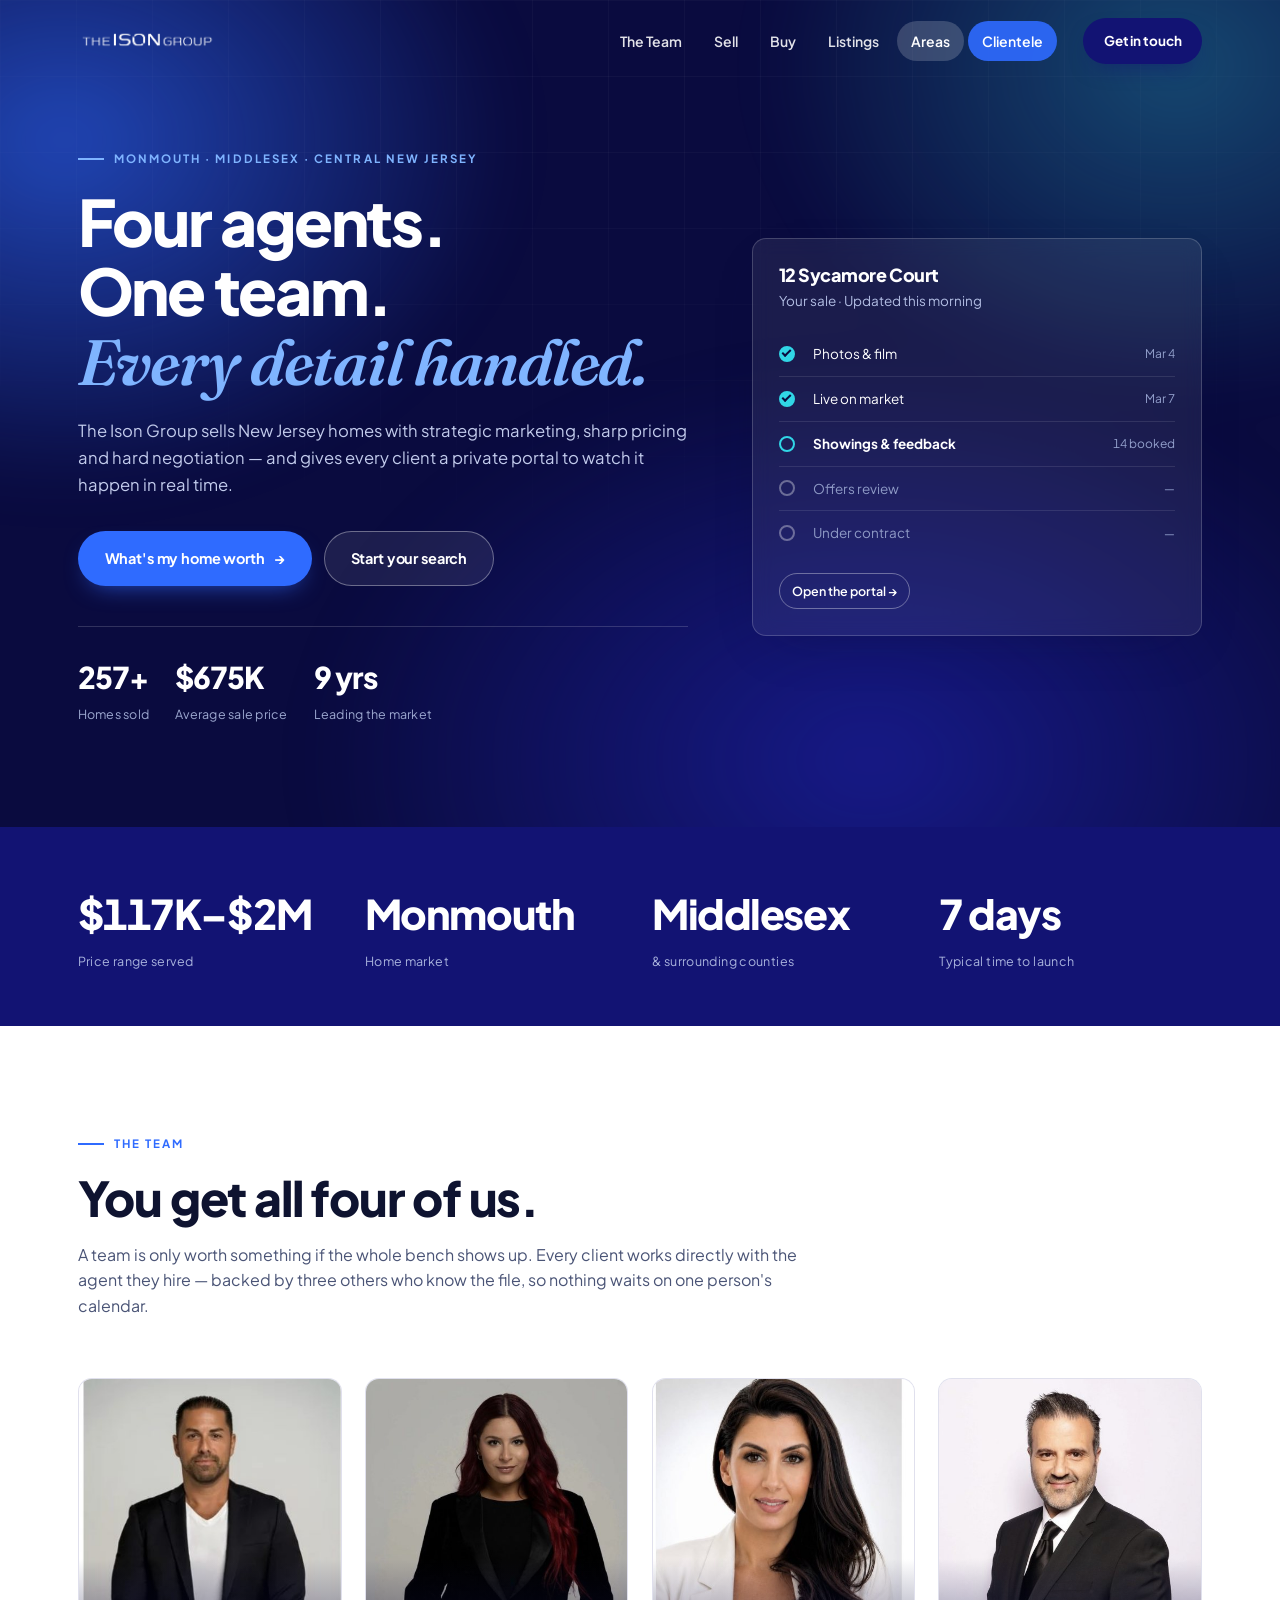
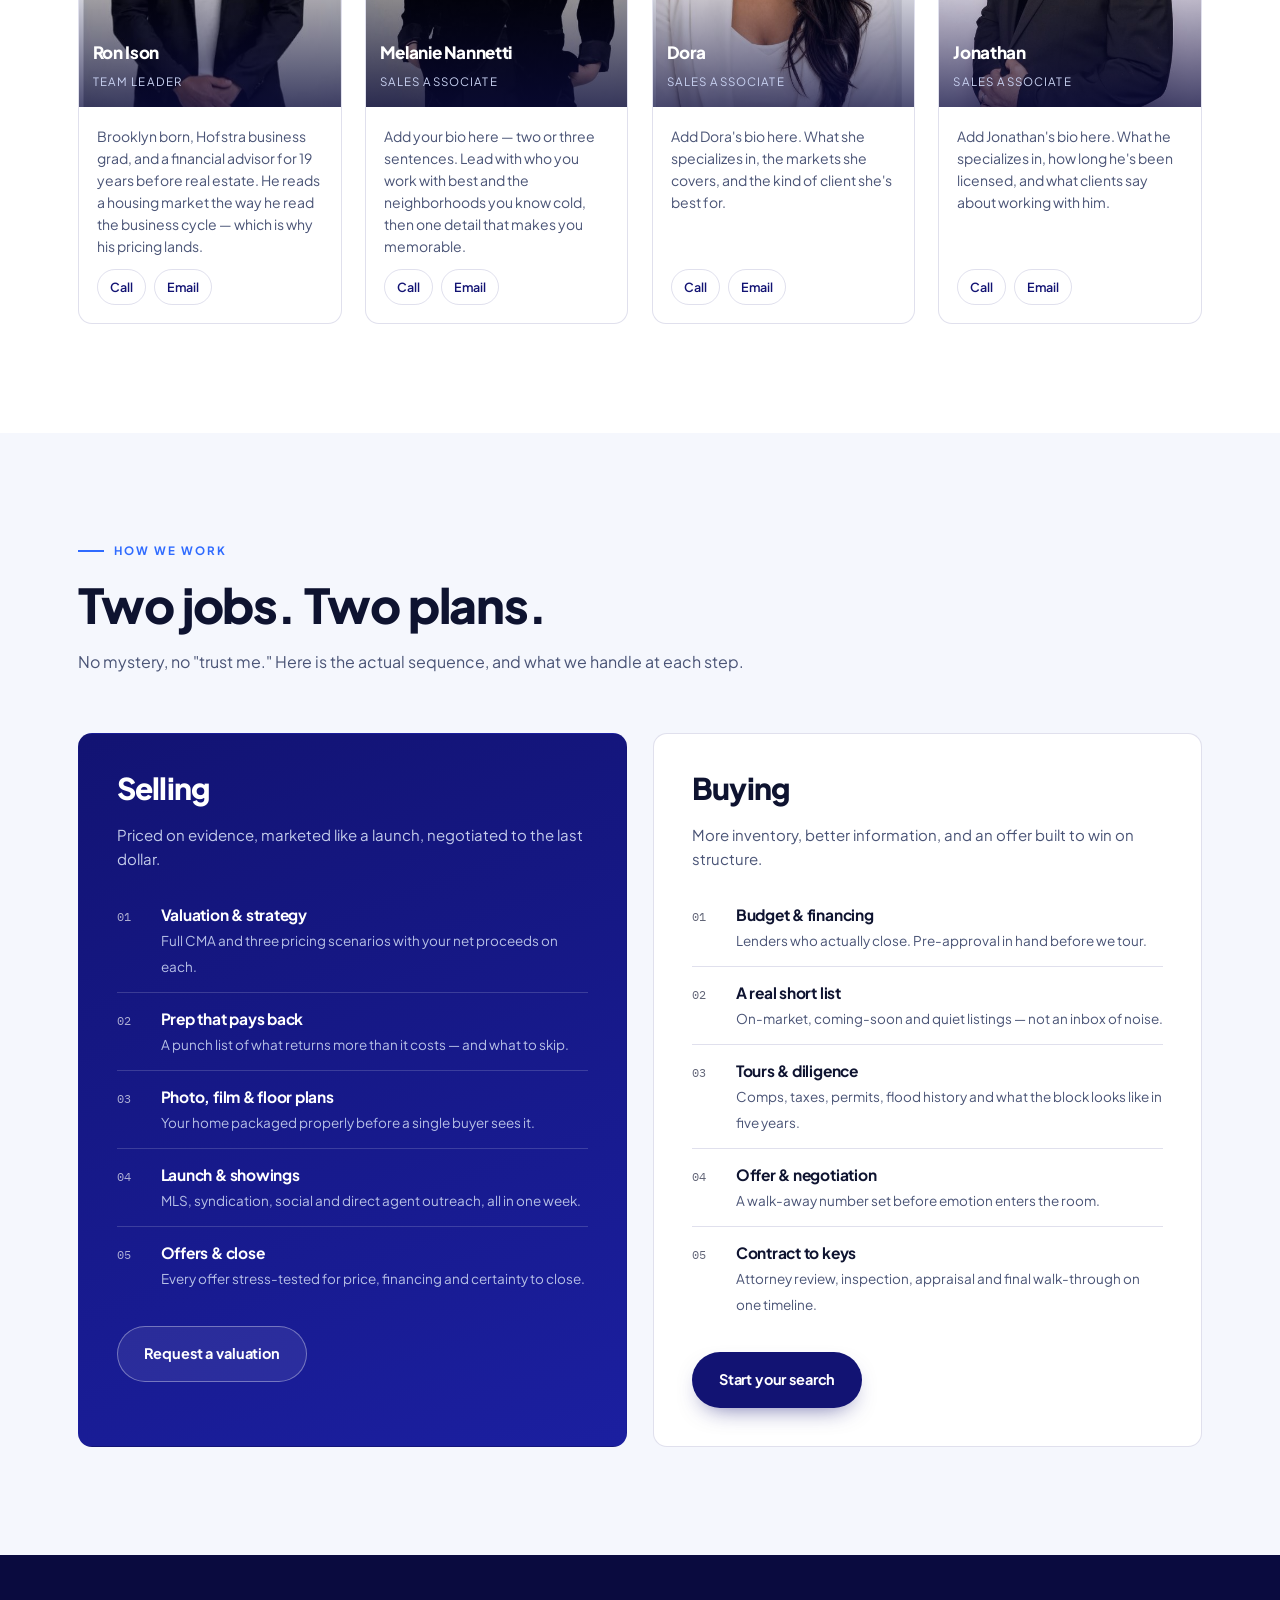
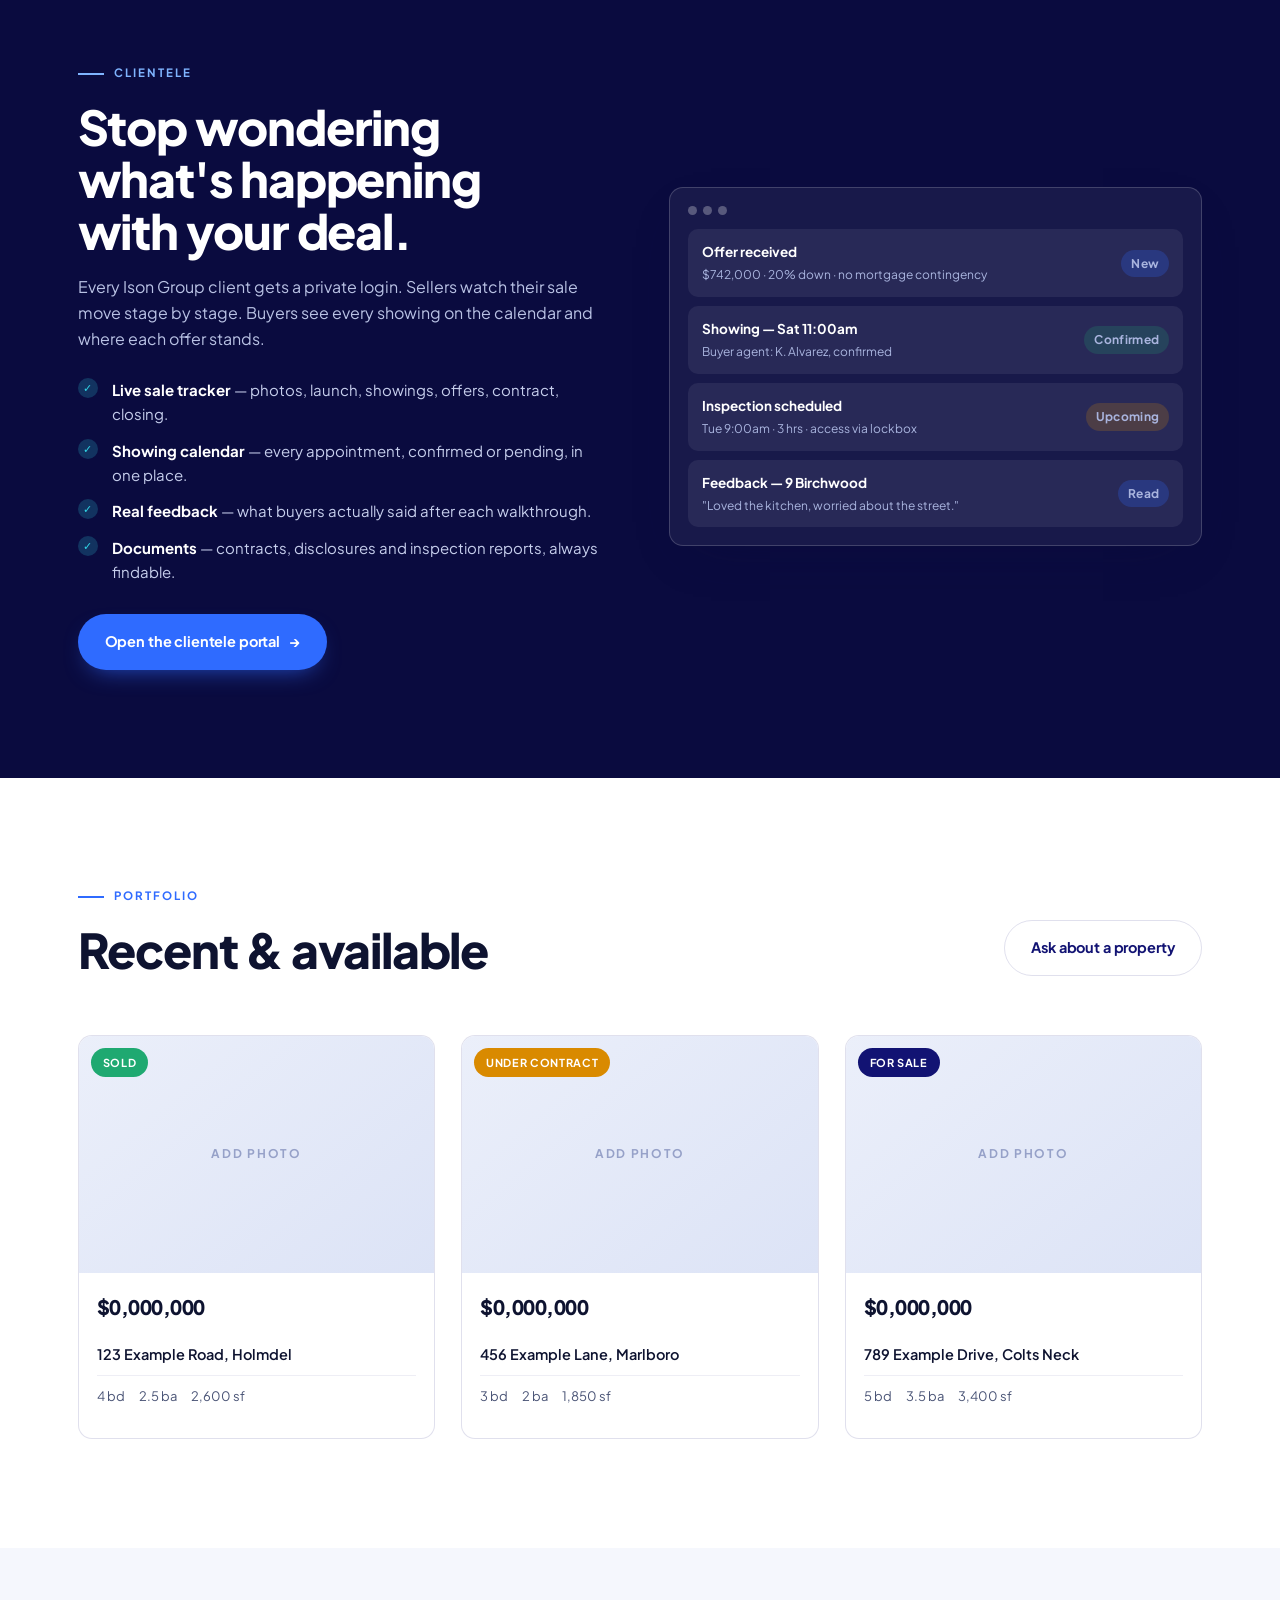
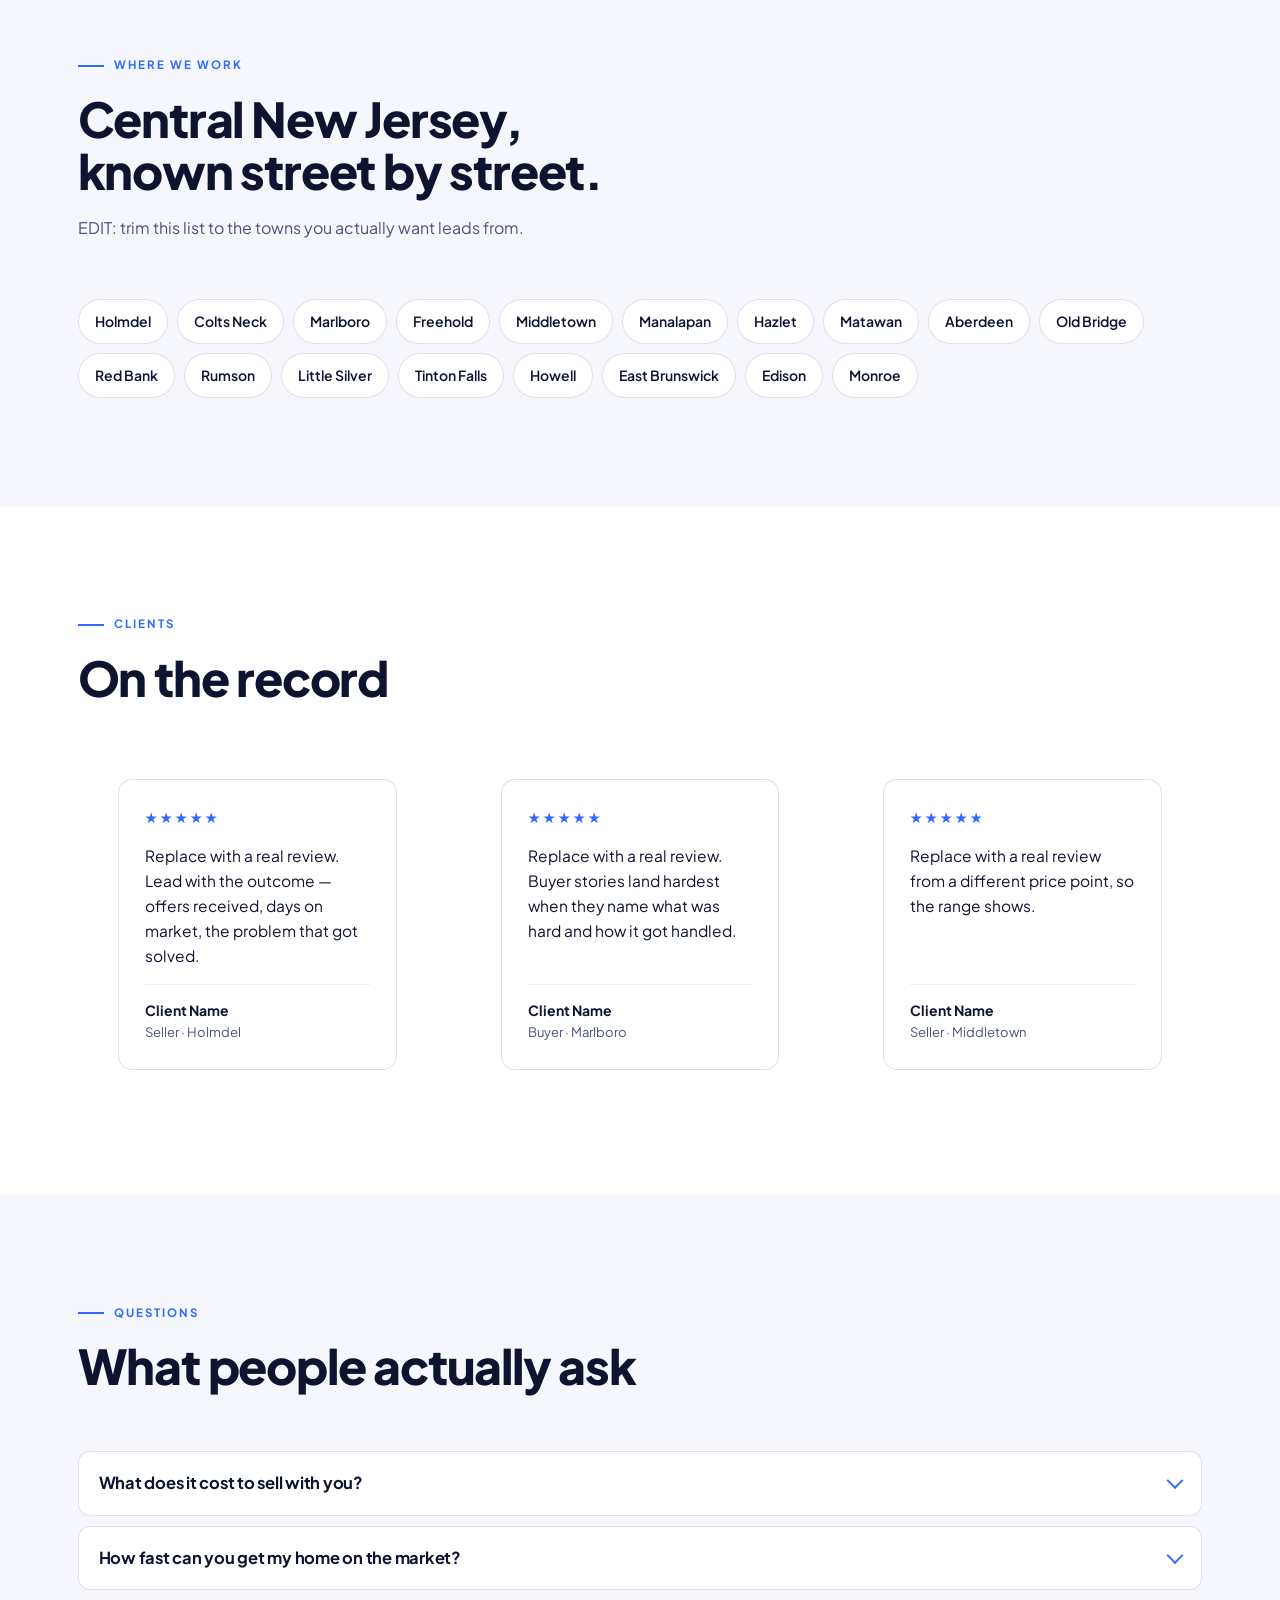
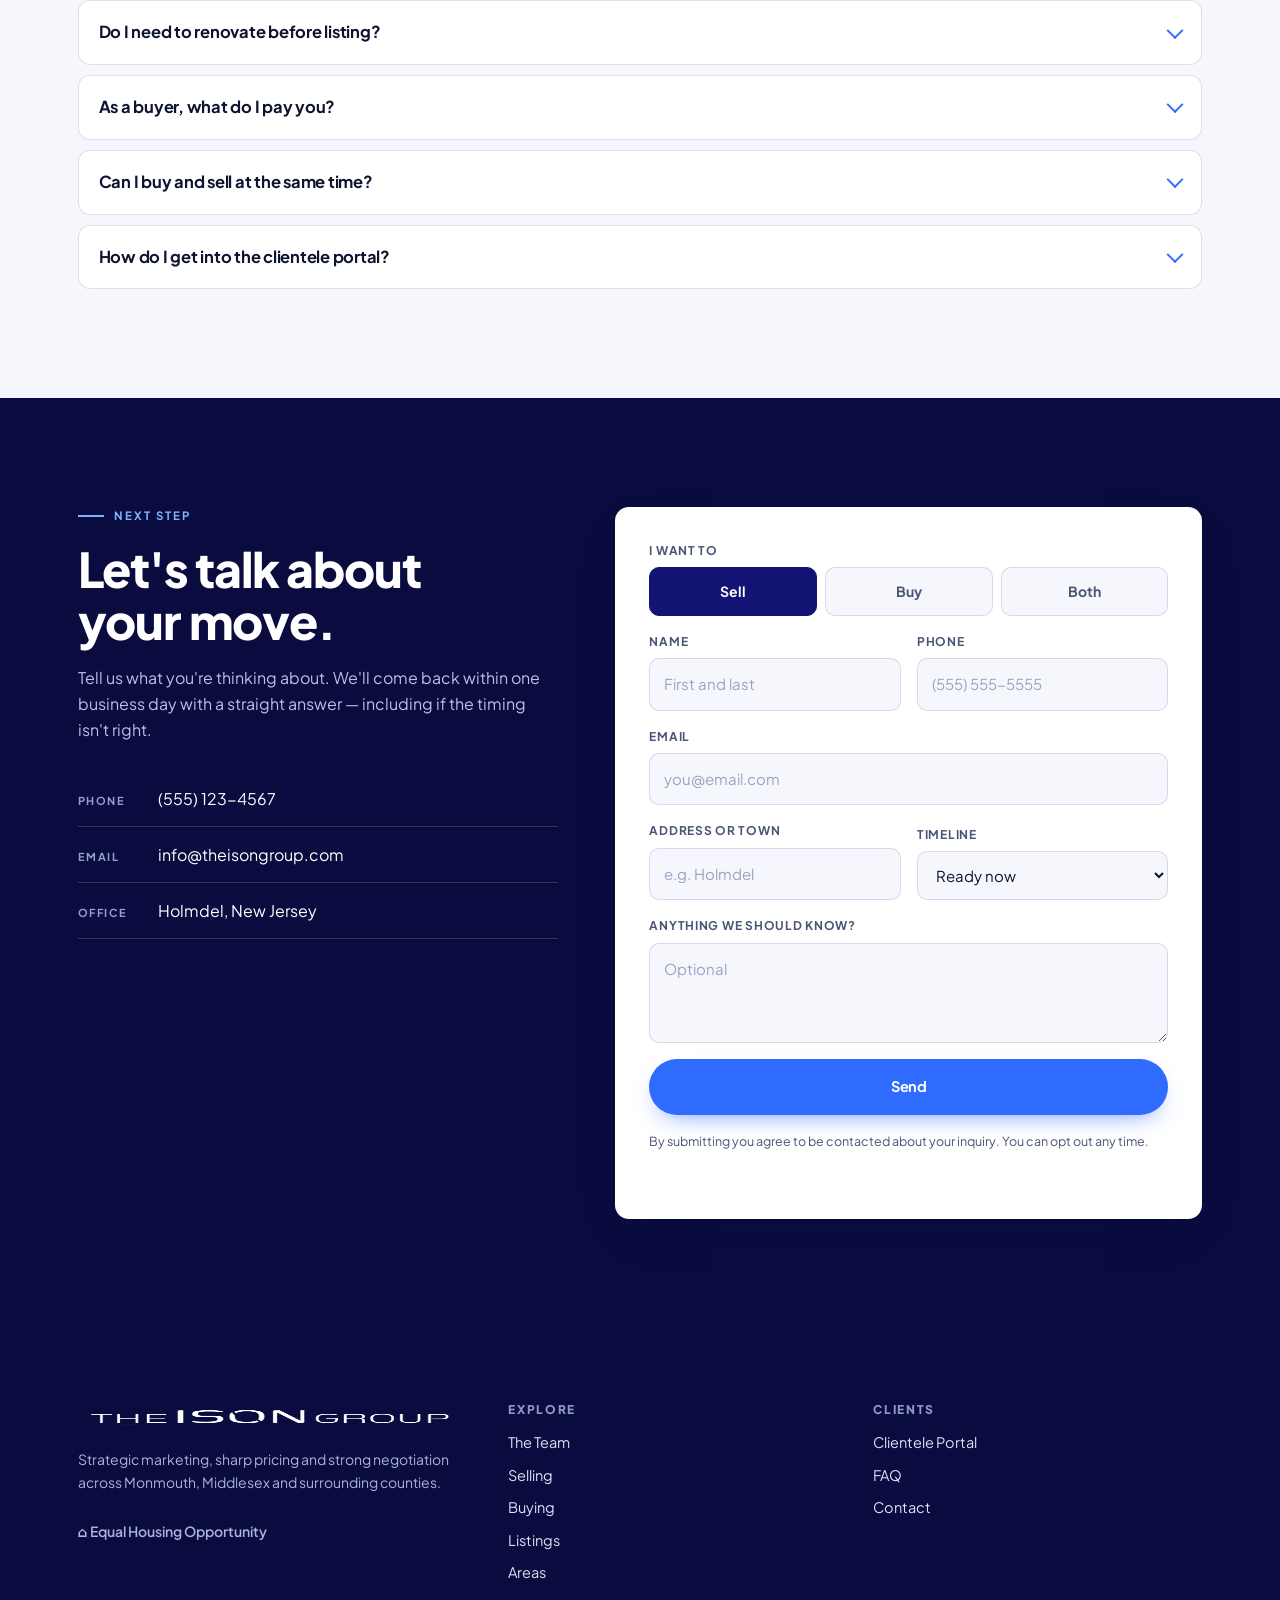
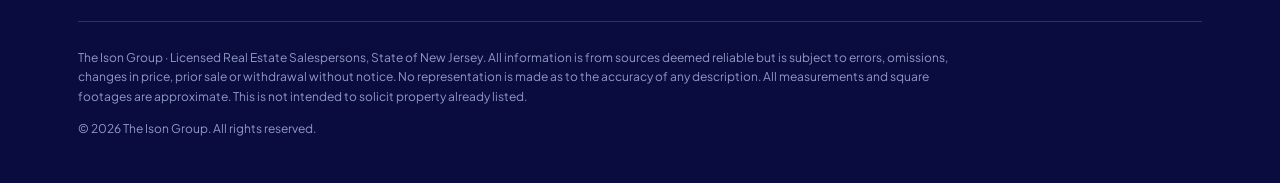
==== commit b705beb3: "Correct team photo names and reorder the roster The four headshots were matched to the wrong people." ====
--- a/index.html
+++ b/index.html
@@ -138,7 +138,7 @@
     <div class="team">
       <article class="member rv">
         <div class="member__photo">
-          <img src="assets/img/team/ron-ison.jpg" alt="Ron Ison" loading="lazy" width="490" height="684">
+          <img src="assets/img/team/ron-ison.jpg" alt="Ron Ison" loading="lazy" width="364" height="528">
           <div class="member__tag"><b>Ron Ison</b><span>Team Leader</span></div>
         </div>
         <div class="member__body">
@@ -154,7 +154,7 @@
 
       <article class="member rv rv-d1">
         <div class="member__photo">
-          <img src="assets/img/team/melanie-nannetti.jpg" alt="Melanie Nannetti" loading="lazy" width="480" height="668">
+          <img src="assets/img/team/melanie-nannetti.jpg" alt="Melanie Nannetti" loading="lazy" width="462" height="672">
           <div class="member__tag"><b>Melanie Nannetti</b><span>Sales Associate</span></div>
         </div>
         <div class="member__body">
@@ -169,7 +169,22 @@
 
       <article class="member rv rv-d2">
         <div class="member__photo">
-          <img src="assets/img/team/jonathan.jpg" alt="Jonathan" loading="lazy" width="364" height="528">
+          <img src="assets/img/team/dora.jpg" alt="Dora" loading="lazy" width="480" height="668">
+          <div class="member__tag"><b>Dora</b><span>Sales Associate</span></div>
+        </div>
+        <div class="member__body">
+          <p>Add Dora's bio here. What she specializes in, the markets she covers, and the kind
+             of client she's best for.</p>
+          <div class="member__links">
+            <a class="chip" href="tel:+15551234567">Call</a>
+            <a class="chip" href="mailto:dora@theisongroup.com">Email</a>
+          </div>
+        </div>
+      </article>
+
+      <article class="member rv rv-d3">
+        <div class="member__photo">
+          <img src="assets/img/team/jonathan.jpg" alt="Jonathan" loading="lazy" width="490" height="684">
           <div class="member__tag"><b>Jonathan</b><span>Sales Associate</span></div>
         </div>
         <div class="member__body">
@@ -178,21 +193,6 @@
           <div class="member__links">
             <a class="chip" href="tel:+15551234567">Call</a>
             <a class="chip" href="mailto:jonathan@theisongroup.com">Email</a>
-          </div>
-        </div>
-      </article>
-
-      <article class="member rv rv-d3">
-        <div class="member__photo">
-          <img src="assets/img/team/dora.jpg" alt="Dora" loading="lazy" width="462" height="672">
-          <div class="member__tag"><b>Dora</b><span>Sales Associate</span></div>
-        </div>
-        <div class="member__body">
-          <p>Add Dora's bio here. What she specializes in, the markets she covers, and the kind
-             of client she's best for.</p>
-          <div class="member__links">
-            <a class="chip" href="tel:+15551234567">Call</a>
-            <a class="chip" href="mailto:dora@theisongroup.com">Email</a>
           </div>
         </div>
       </article>
--- a/assets/css/styles.css
+++ b/assets/css/styles.css
@@ -251,7 +251,7 @@
   transition:transform .35s var(--ease),box-shadow .35s var(--ease),border-color .35s}
 .member:hover{transform:translateY(-6px);box-shadow:var(--shadow-lift);border-color:transparent}
 .member__photo{position:relative;aspect-ratio:4/5;overflow:hidden;background:var(--paper-3)}
-.member__photo img{width:100%;height:100%;object-fit:cover;object-position:50% 18%;
+.member__photo img{width:100%;height:100%;object-fit:cover;object-position:50% 12%;
   transition:transform .6s var(--ease)}
 .member:hover .member__photo img{transform:scale(1.05)}
 .member__photo::after{content:"";position:absolute;inset:auto 0 0 0;height:45%;
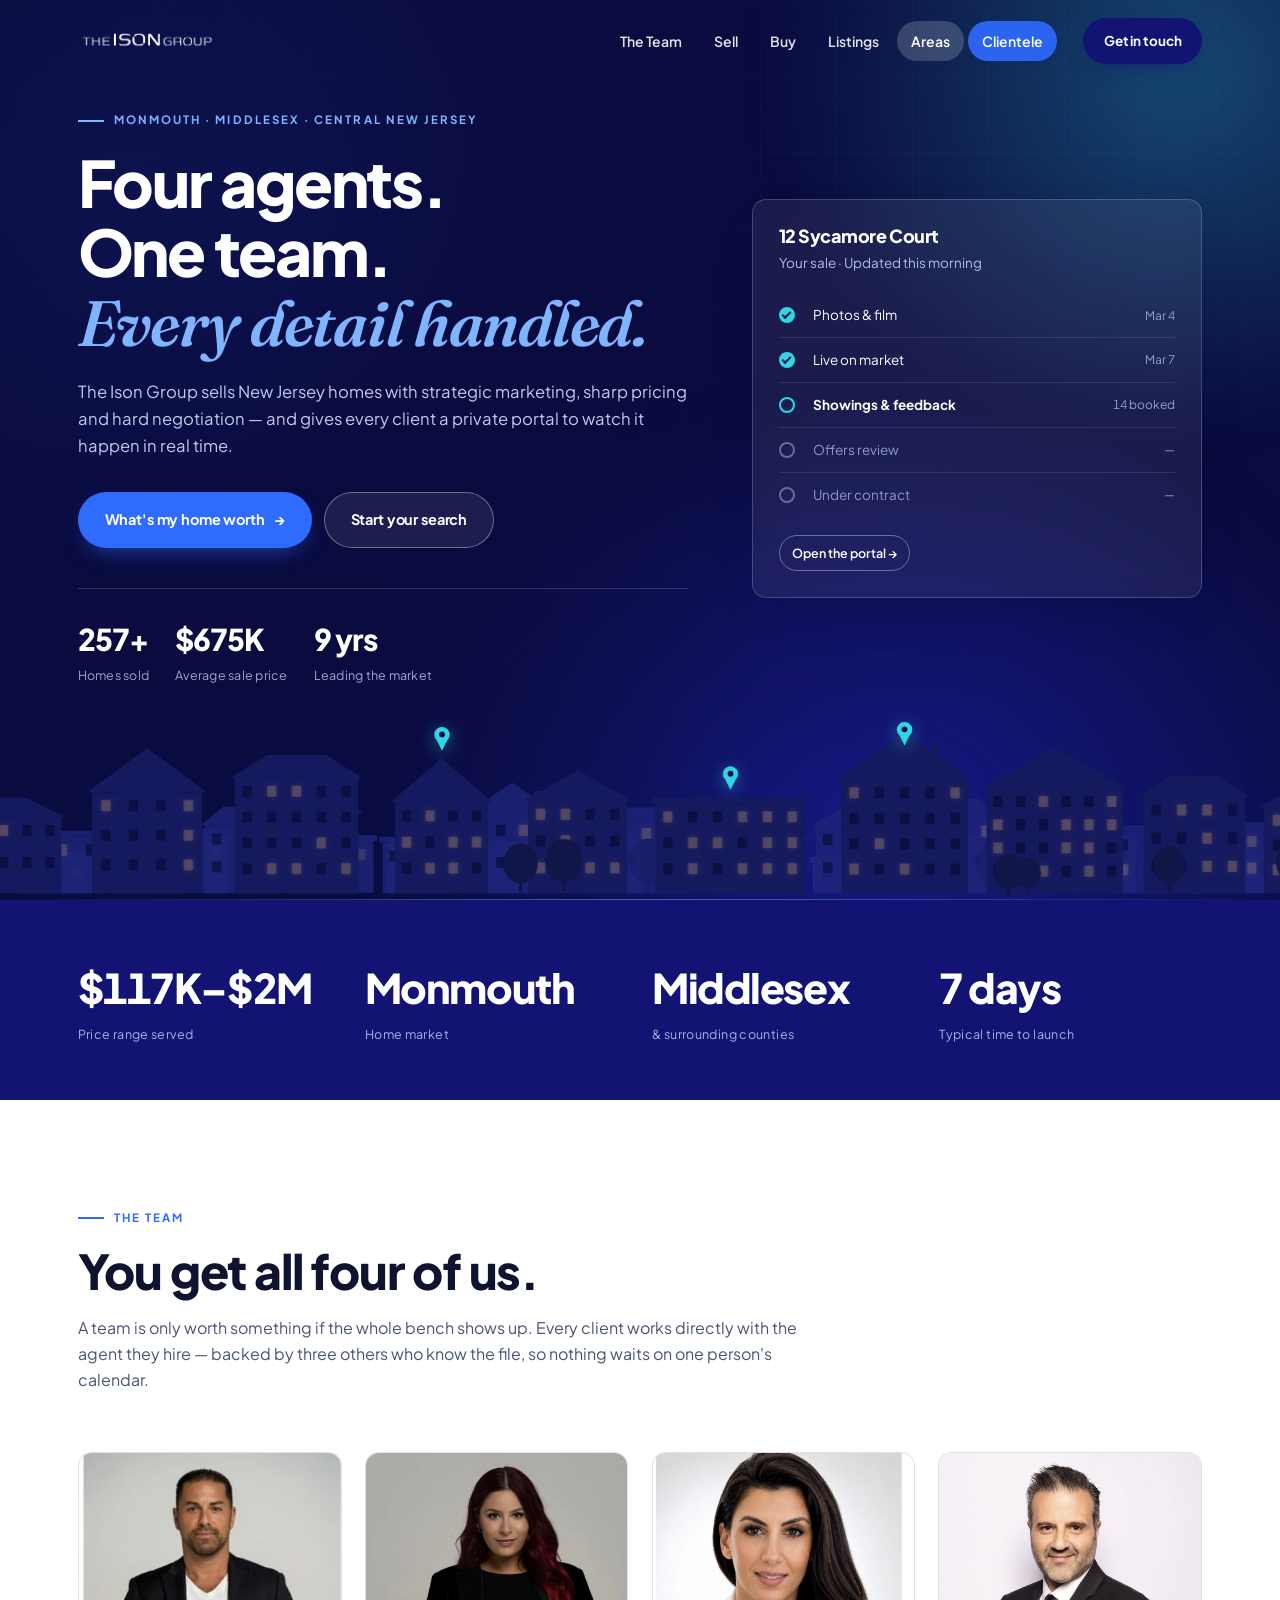
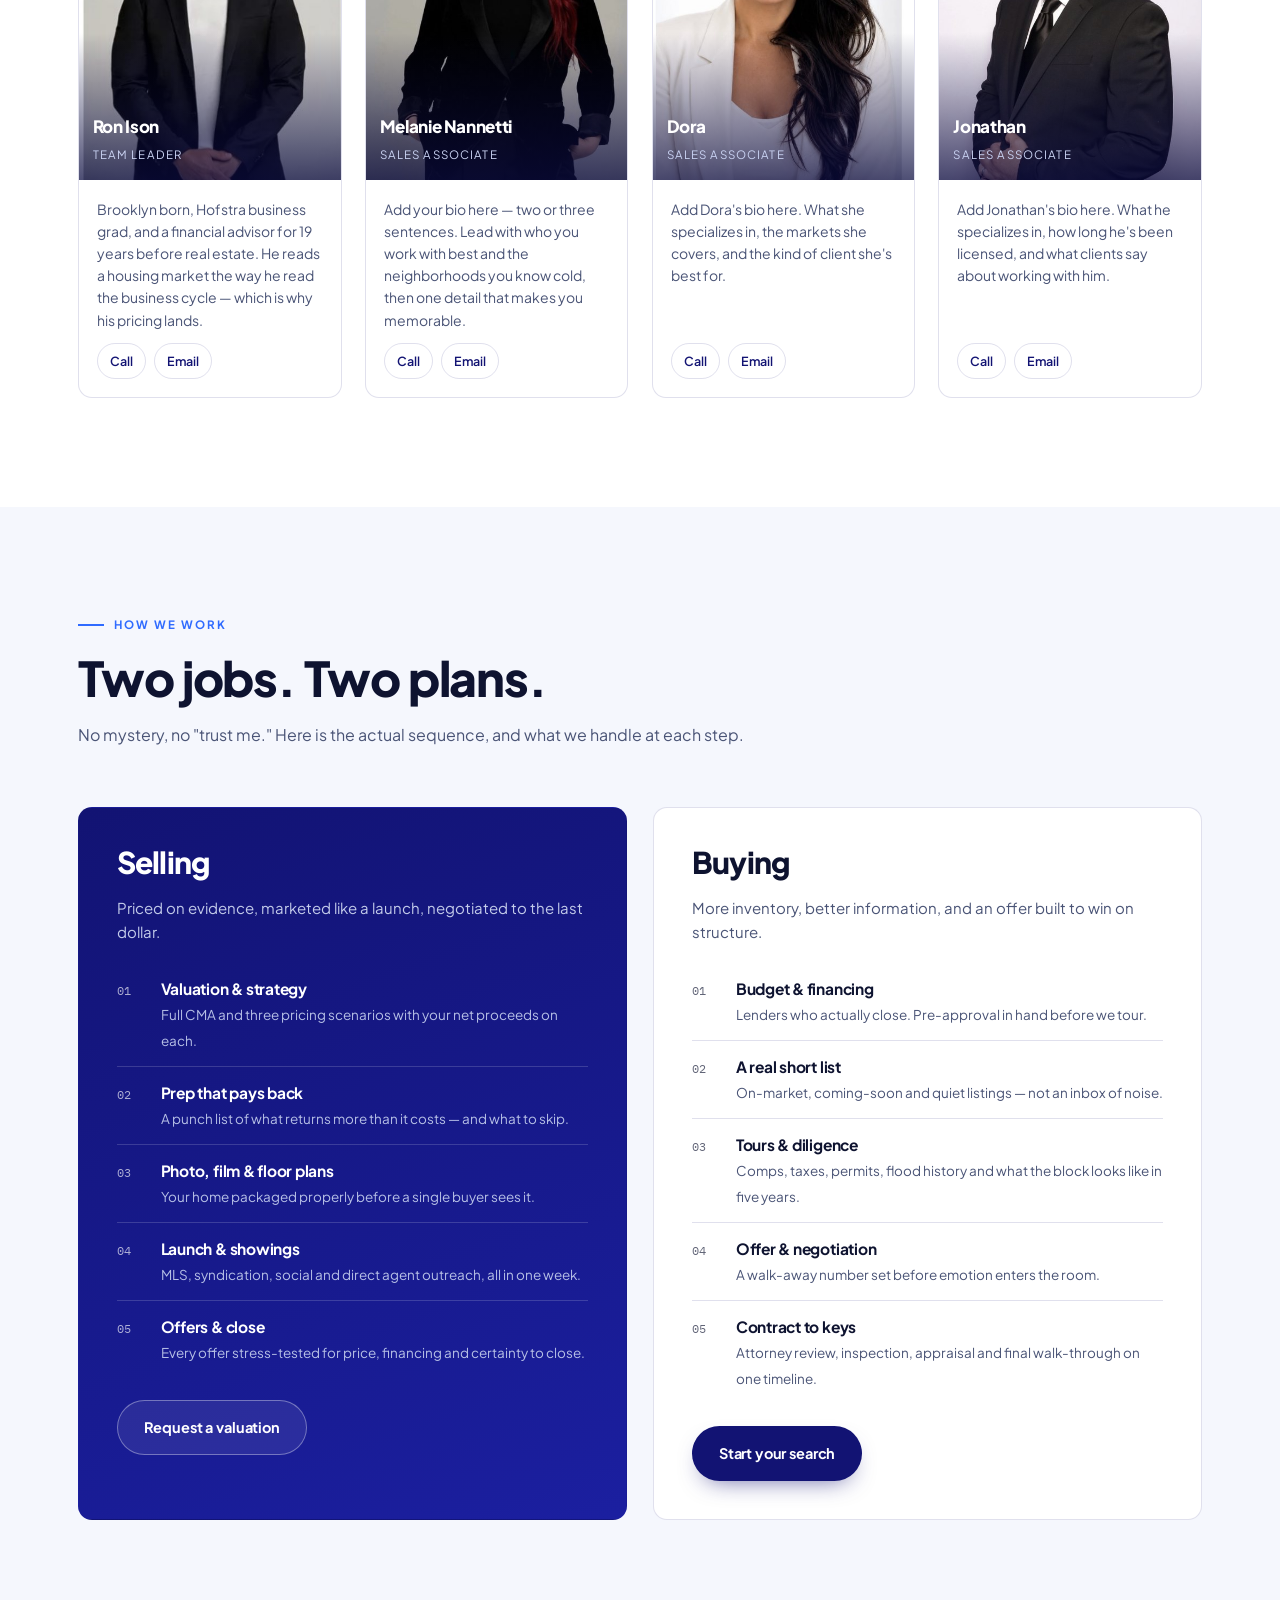
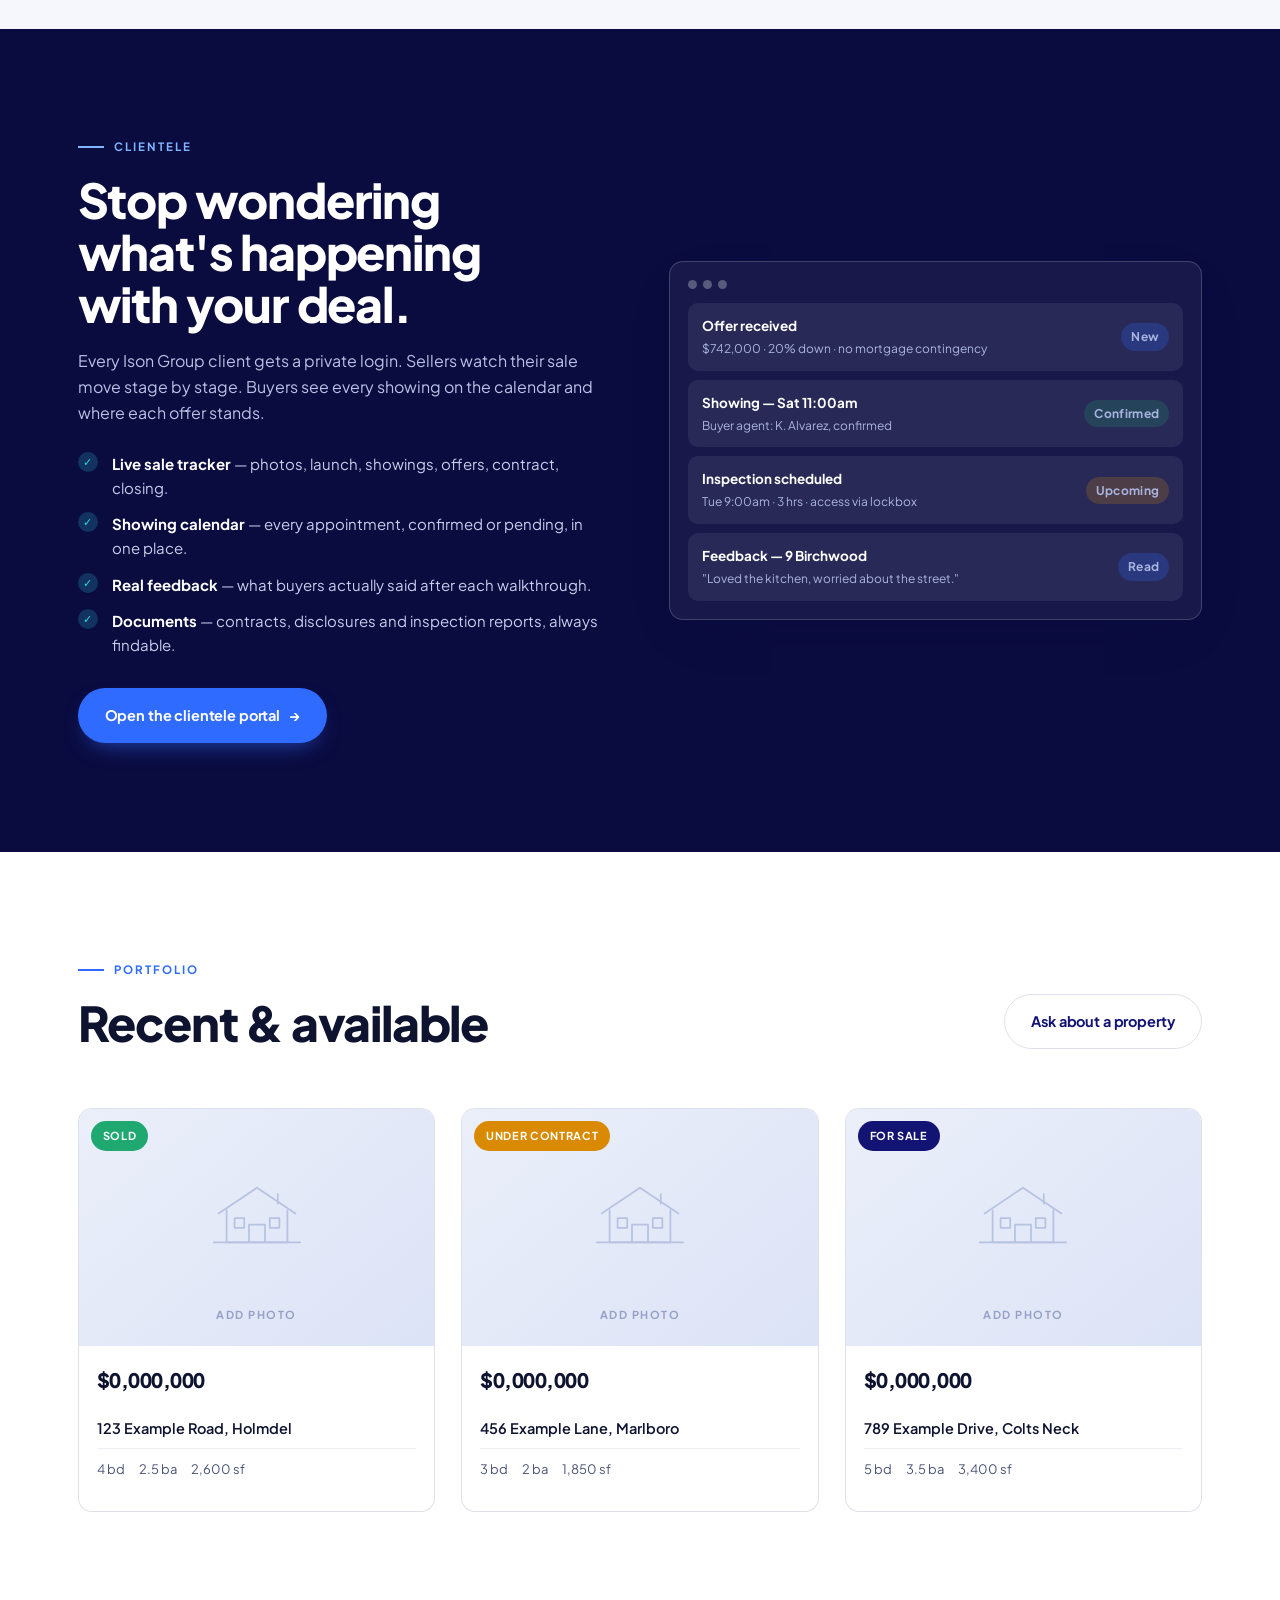
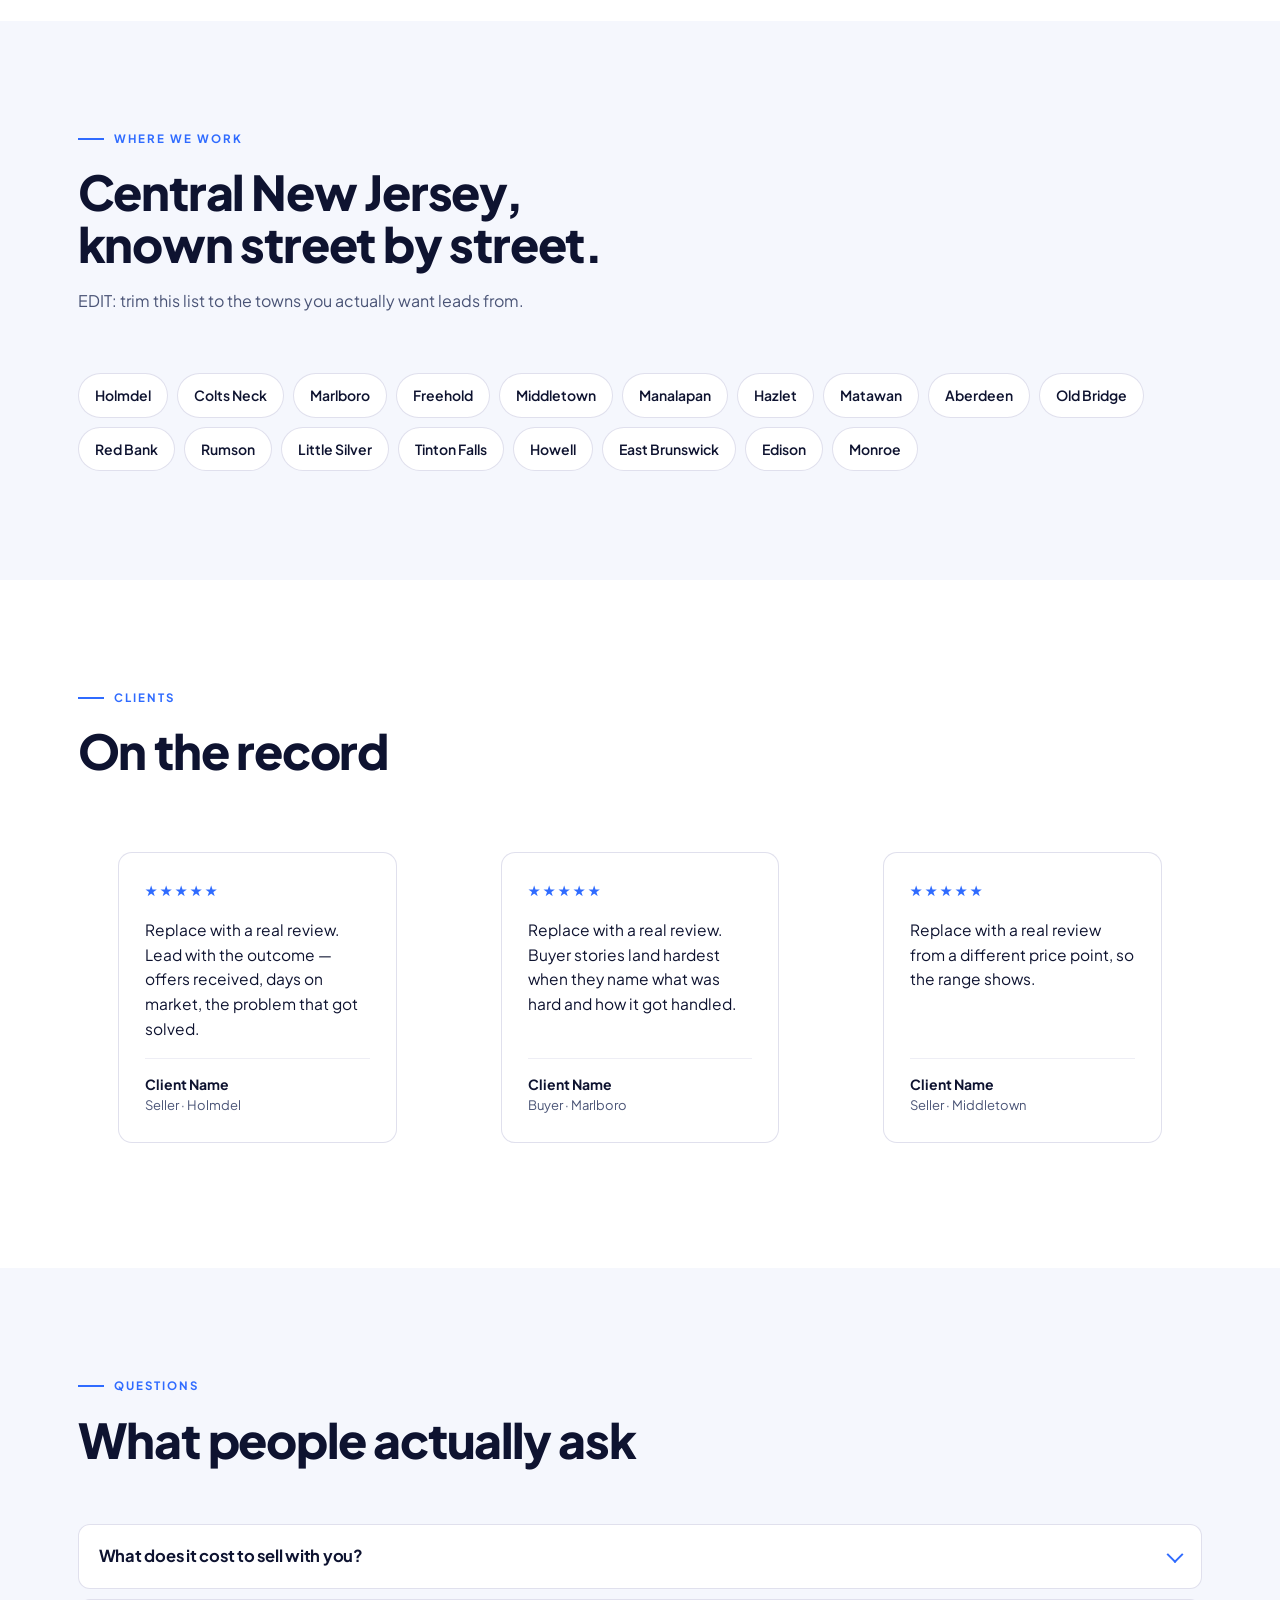
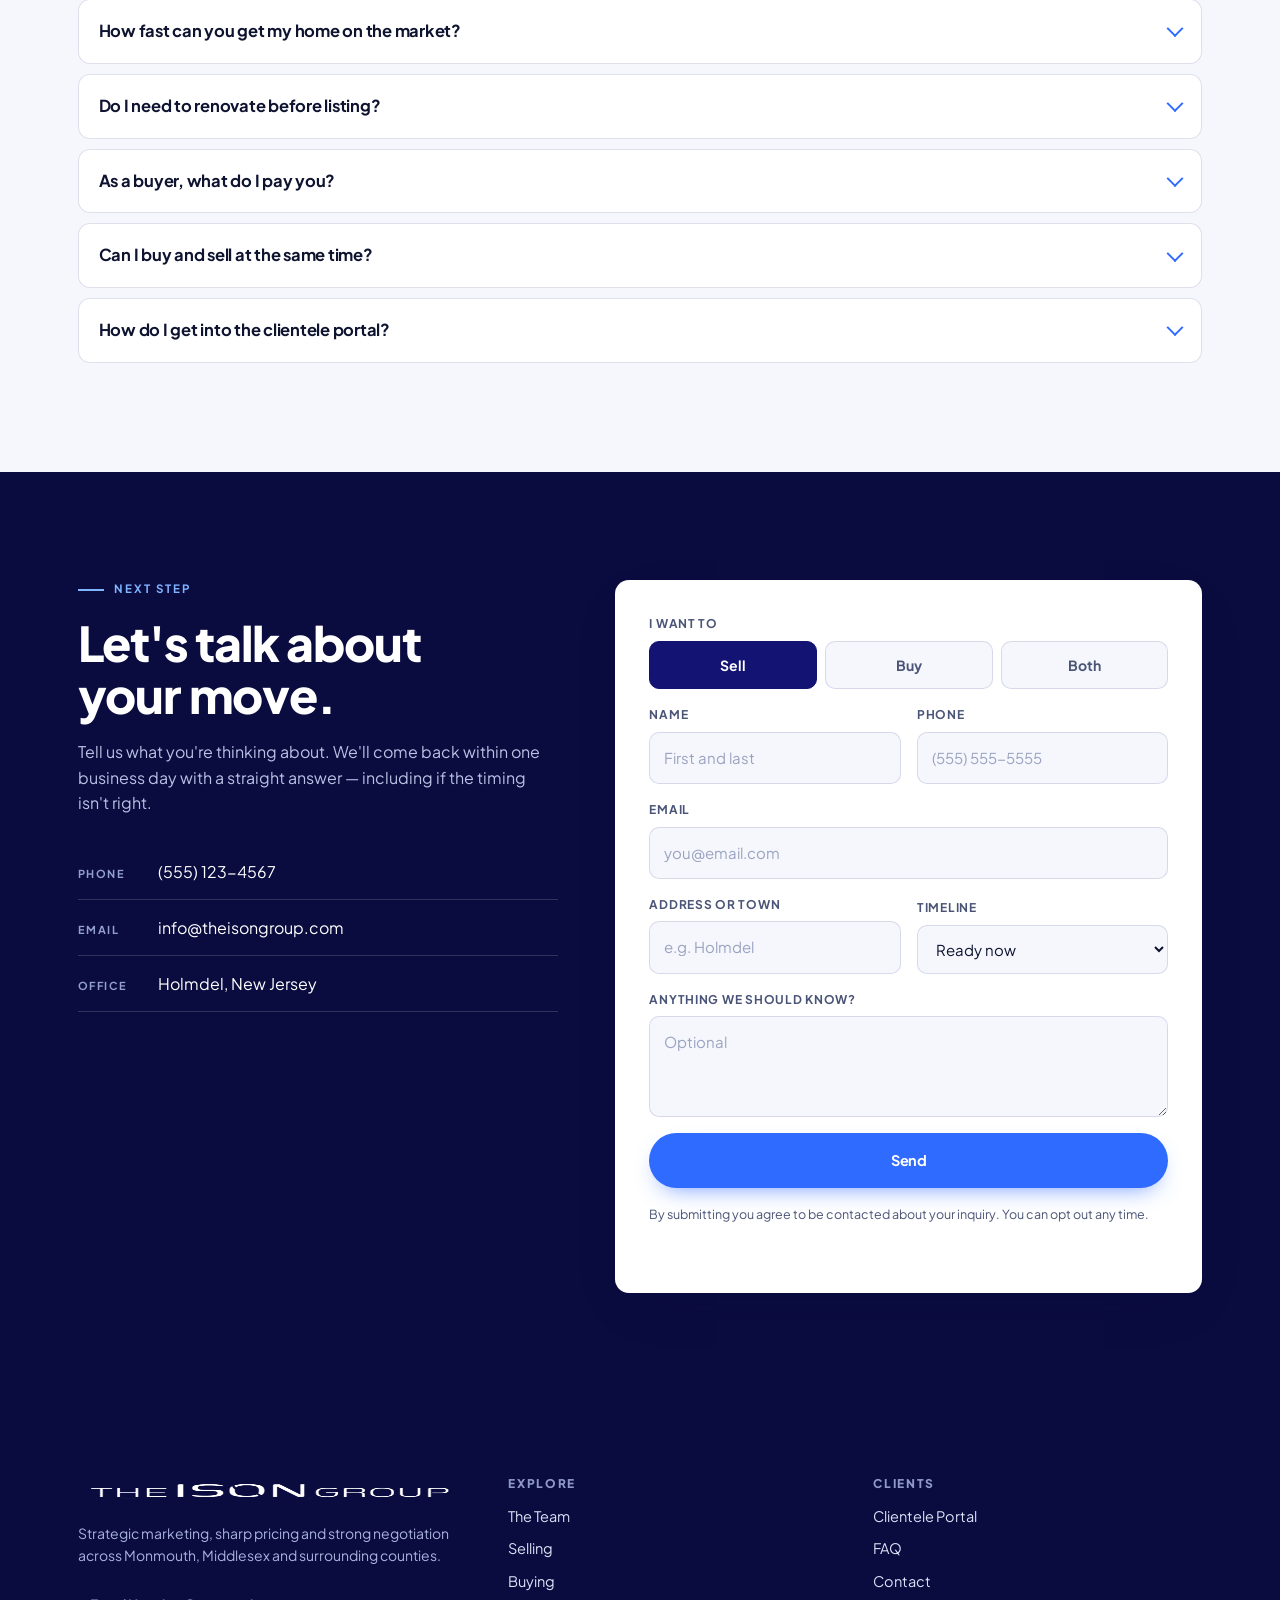
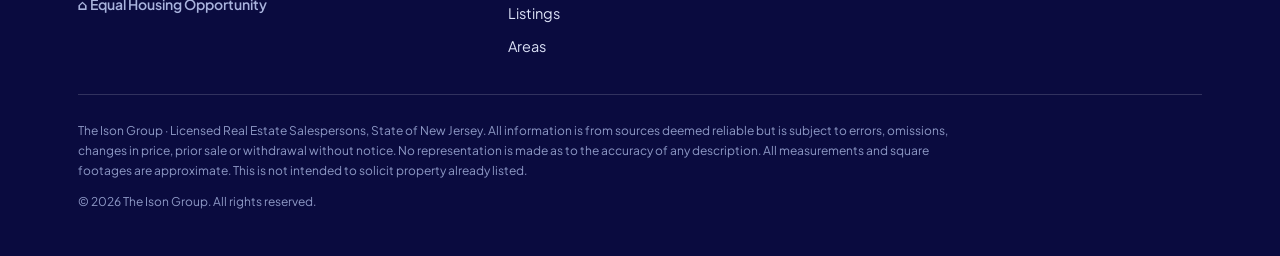
==== commit 28d6d229: "Add an animated neighborhood scene to the hero The homepage read as a generic business site. It now " ====
--- a/index.html
+++ b/index.html
@@ -67,6 +67,14 @@
 <section class="hero">
   <div class="hero__aurora" aria-hidden="true"></div>
   <div class="hero__mesh" aria-hidden="true"></div>
+
+  <!-- Neighborhood scene. Regenerate with: python3 tools/build-skyline.py -->
+  <div class="hero__scrim" aria-hidden="true"></div>
+  <div class="scene" aria-hidden="true">
+      <!-- SKYLINE:START -->
+<svg class="sky sky--far" viewBox="0 0 1600 140" preserveAspectRatio="xMidYMax slice" aria-hidden="true" focusable="false"><g class="sky__built"><polygon points="-46,95 -5.5,71 35,95"/><polygon points="42,82 72.5,57 103,82"/><rect x="83.3" y="63.2" width="9" height="24.8"/><rect x="102" y="86" width="78" height="7"/><polygon points="177,95 209.5,73 242,95"/><rect x="216.3" y="78.5" width="9" height="22.5"/><polygon points="245,71 291.0,55 337,71"/><rect x="308.2" y="59.0" width="9" height="18.0"/><polygon points="332,83 378.5,62 425,83"/><rect x="433" y="66" width="67" height="7"/><polygon points="505,79 550.0,60 595,79"/><rect x="591" y="73" width="76" height="7"/><polygon points="665,76 702.5,55 740,76"/><rect x="713.8" y="60.2" width="9" height="21.8"/><polygon points="748,77 777.5,60 807,77"/><rect x="816" y="80" width="74" height="7"/><polygon points="900,71 946.5,48 993,71"/><rect x="962.6" y="53.8" width="9" height="23.2"/><rect x="993" y="91" width="71" height="7"/><polygon points="1072,91 1102.5,75 1133,91"/><polygon points="1134,80 1154.3,66 1182.7,66 1203,80"/><polygon points="1199,73 1240.5,47 1282,73"/><rect x="1259.7" y="53.5" width="9" height="25.5"/><polygon points="1281,75 1306.5,63 1344.5,63 1370,75"/><polygon points="1373,78 1416.5,61 1460,78"/><rect x="1431.4" y="65.2" width="9" height="18.8"/><rect x="1466" y="83" width="86" height="7"/><rect x="1559" y="75" width="86" height="7"/><rect x="-40" y="95" width="69" height="37"/><rect x="48" y="82" width="49" height="50"/><rect x="106" y="93" width="70" height="39"/><rect x="183" y="95" width="53" height="37"/><rect x="251" y="71" width="80" height="61"/><rect x="338" y="83" width="81" height="49"/><rect x="437" y="73" width="59" height="59"/><rect x="511" y="79" width="78" height="53"/><rect x="595" y="80" width="68" height="52"/><rect x="671" y="76" width="63" height="56"/><rect x="754" y="77" width="47" height="55"/><rect x="820" y="87" width="66" height="45"/><rect x="906" y="71" width="81" height="61"/><rect x="997" y="98" width="63" height="34"/><rect x="1078" y="91" width="49" height="41"/><rect x="1139" y="80" width="59" height="52"/><rect x="1205" y="73" width="71" height="59"/><rect x="1286" y="75" width="79" height="57"/><rect x="1379" y="78" width="75" height="54"/><rect x="1470" y="90" width="78" height="42"/><rect x="1563" y="82" width="78" height="50"/></g><g class="sky__pane"><rect x="54.8" y="91.0" width="11" height="13" rx="1"/><rect x="79.2" y="91.0" width="11" height="13" rx="1"/><rect x="118.0" y="102.0" width="11" height="13" rx="1"/><rect x="190.8" y="104.0" width="11" height="13" rx="1"/><rect x="258.8" y="80.0" width="11" height="13" rx="1"/><rect x="373.0" y="92.0" width="11" height="13" rx="1"/><rect x="400.0" y="92.0" width="11" height="13" rx="1"/><rect x="446.2" y="82.0" width="11" height="13" rx="1"/><rect x="544.5" y="88.0" width="11" height="13" rx="1"/><rect x="606.5" y="89.0" width="11" height="13" rx="1"/><rect x="640.5" y="89.0" width="11" height="13" rx="1"/><rect x="760.2" y="86.0" width="11" height="13" rx="1"/><rect x="783.8" y="86.0" width="11" height="13" rx="1"/><rect x="831.0" y="96.0" width="11" height="13" rx="1"/><rect x="864.0" y="96.0" width="11" height="13" rx="1"/><rect x="914.0" y="80.0" width="11" height="13" rx="1"/><rect x="941.0" y="80.0" width="11" height="13" rx="1"/><rect x="968.0" y="80.0" width="11" height="13" rx="1"/><rect x="1007.2" y="107.0" width="11" height="13" rx="1"/><rect x="1038.8" y="107.0" width="11" height="13" rx="1"/><rect x="1084.8" y="100.0" width="11" height="13" rx="1"/><rect x="1109.2" y="100.0" width="11" height="13" rx="1"/><rect x="1148.2" y="89.0" width="11" height="13" rx="1"/><rect x="1177.8" y="89.0" width="11" height="13" rx="1"/><rect x="1217.2" y="82.0" width="11" height="13" rx="1"/><rect x="1252.8" y="82.0" width="11" height="13" rx="1"/><rect x="1293.7" y="84.0" width="11" height="13" rx="1"/><rect x="1320.0" y="84.0" width="11" height="13" rx="1"/><rect x="1346.3" y="84.0" width="11" height="13" rx="1"/><rect x="1392.2" y="87.0" width="11" height="13" rx="1"/><rect x="1429.8" y="87.0" width="11" height="13" rx="1"/><rect x="1477.5" y="99.0" width="11" height="13" rx="1"/><rect x="1503.5" y="99.0" width="11" height="13" rx="1"/><rect x="1529.5" y="99.0" width="11" height="13" rx="1"/><rect x="1570.5" y="91.0" width="11" height="13" rx="1"/><rect x="1596.5" y="91.0" width="11" height="13" rx="1"/><rect x="1622.5" y="91.0" width="11" height="13" rx="1"/></g><g class="sky__lit"><rect x="-28.2" y="104.0" width="11" height="13" rx="1" style="animation-delay:4.51s;animation-duration:6.84s"/><rect x="6.2" y="104.0" width="11" height="13" rx="1" style="animation-delay:5.12s;animation-duration:7.22s"/><rect x="153.0" y="102.0" width="11" height="13" rx="1" style="animation-delay:4.43s;animation-duration:8.65s"/><rect x="217.2" y="104.0" width="11" height="13" rx="1" style="animation-delay:2.19s;animation-duration:7.37s"/><rect x="285.5" y="80.0" width="11" height="13" rx="1" style="animation-delay:5.66s;animation-duration:5.15s"/><rect x="312.2" y="80.0" width="11" height="13" rx="1" style="animation-delay:5.06s;animation-duration:5.42s"/><rect x="346.0" y="92.0" width="11" height="13" rx="1" style="animation-delay:6.59s;animation-duration:6.87s"/><rect x="475.8" y="82.0" width="11" height="13" rx="1" style="animation-delay:5.22s;animation-duration:7.95s"/><rect x="518.5" y="88.0" width="11" height="13" rx="1" style="animation-delay:1.81s;animation-duration:6.24s"/><rect x="570.5" y="88.0" width="11" height="13" rx="1" style="animation-delay:4.35s;animation-duration:6.63s"/><rect x="681.2" y="85.0" width="11" height="13" rx="1" style="animation-delay:3.04s;animation-duration:6.94s"/><rect x="712.8" y="85.0" width="11" height="13" rx="1" style="animation-delay:3.54s;animation-duration:5.08s"/></g><g class="sky__tree"></g></svg><svg class="sky sky--mid" viewBox="0 0 1600 184" preserveAspectRatio="xMidYMax slice" aria-hidden="true" focusable="false"><g class="sky__built"><polygon points="-45,85 -15.6,66 29.6,66 59,85"/><rect x="76" y="103" width="106" height="7"/><rect x="184" y="79" width="86" height="7"/><polygon points="289,97 316.1,75 356.9,75 384,97"/><polygon points="388,82 433.0,53 478,82"/><rect x="497" y="110" width="87" height="7"/><polygon points="593,87 651.5,47 710,87"/><rect x="677.7" y="57.0" width="9" height="36.0"/><polygon points="726,91 762.7,76 821.3,76 858,91"/><polygon points="874,108 933.5,82 993,108"/><polygon points="999,98 1033.4,77 1087.6,77 1122,98"/><polygon points="1126,88 1153.1,66 1193.9,66 1221,88"/><polygon points="1224,110 1275.5,84 1327,110"/><rect x="1340" y="97" width="78" height="7"/><rect x="1430" y="93" width="100" height="7"/><rect x="1552" y="95" width="78" height="7"/><rect x="-40" y="85" width="94" height="91"/><rect x="80" y="110" width="98" height="66"/><rect x="188" y="86" width="78" height="90"/><rect x="294" y="97" width="85" height="79"/><rect x="394" y="82" width="78" height="94"/><rect x="501" y="117" width="79" height="59"/><rect x="599" y="87" width="105" height="89"/><rect x="731" y="91" width="122" height="85"/><rect x="880" y="108" width="107" height="68"/><rect x="1004" y="98" width="113" height="78"/><rect x="1131" y="88" width="85" height="88"/><rect x="1230" y="110" width="91" height="66"/><rect x="1344" y="104" width="70" height="72"/><rect x="1434" y="100" width="92" height="76"/><rect x="1556" y="102" width="70" height="74"/></g><g class="sky__pane"><rect x="1.5" y="94.0" width="11" height="13" rx="1"/><rect x="32.8" y="94.0" width="11" height="13" rx="1"/><rect x="1.5" y="132.5" width="11" height="13" rx="1"/><rect x="32.8" y="132.5" width="11" height="13" rx="1"/><rect x="90.8" y="119.0" width="11" height="13" rx="1"/><rect x="156.2" y="119.0" width="11" height="13" rx="1"/><rect x="195.5" y="95.0" width="11" height="13" rx="1"/><rect x="221.5" y="95.0" width="11" height="13" rx="1"/><rect x="247.5" y="95.0" width="11" height="13" rx="1"/><rect x="221.5" y="133.0" width="11" height="13" rx="1"/><rect x="302.7" y="106.0" width="11" height="13" rx="1"/><rect x="331.0" y="106.0" width="11" height="13" rx="1"/><rect x="359.3" y="106.0" width="11" height="13" rx="1"/><rect x="302.7" y="138.5" width="11" height="13" rx="1"/><rect x="331.0" y="138.5" width="11" height="13" rx="1"/><rect x="359.3" y="138.5" width="11" height="13" rx="1"/><rect x="401.5" y="91.0" width="11" height="13" rx="1"/><rect x="427.5" y="91.0" width="11" height="13" rx="1"/><rect x="401.5" y="117.7" width="11" height="13" rx="1"/><rect x="427.5" y="117.7" width="11" height="13" rx="1"/><rect x="401.5" y="144.3" width="11" height="13" rx="1"/><rect x="427.5" y="144.3" width="11" height="13" rx="1"/><rect x="453.5" y="144.3" width="11" height="13" rx="1"/><rect x="508.7" y="126.0" width="11" height="13" rx="1"/><rect x="535.0" y="126.0" width="11" height="13" rx="1"/><rect x="632.9" y="96.0" width="11" height="13" rx="1"/><rect x="632.9" y="133.5" width="11" height="13" rx="1"/><rect x="659.1" y="133.5" width="11" height="13" rx="1"/><rect x="771.2" y="100.0" width="11" height="13" rx="1"/><rect x="740.8" y="135.5" width="11" height="13" rx="1"/><rect x="832.2" y="135.5" width="11" height="13" rx="1"/><rect x="887.9" y="117.0" width="11" height="13" rx="1"/><rect x="941.4" y="117.0" width="11" height="13" rx="1"/><rect x="887.9" y="144.0" width="11" height="13" rx="1"/><rect x="941.4" y="144.0" width="11" height="13" rx="1"/><rect x="1012.6" y="107.0" width="11" height="13" rx="1"/><rect x="1012.6" y="139.0" width="11" height="13" rx="1"/><rect x="1040.9" y="139.0" width="11" height="13" rx="1"/><rect x="1069.1" y="139.0" width="11" height="13" rx="1"/><rect x="1097.4" y="139.0" width="11" height="13" rx="1"/><rect x="1139.7" y="97.0" width="11" height="13" rx="1"/><rect x="1168.0" y="97.0" width="11" height="13" rx="1"/><rect x="1139.7" y="134.0" width="11" height="13" rx="1"/><rect x="1168.0" y="134.0" width="11" height="13" rx="1"/><rect x="1196.3" y="134.0" width="11" height="13" rx="1"/><rect x="1239.7" y="119.0" width="11" height="13" rx="1"/><rect x="1300.3" y="119.0" width="11" height="13" rx="1"/><rect x="1356.0" y="113.0" width="11" height="13" rx="1"/><rect x="1391.0" y="113.0" width="11" height="13" rx="1"/><rect x="1391.0" y="142.0" width="11" height="13" rx="1"/><rect x="1443.8" y="109.0" width="11" height="13" rx="1"/><rect x="1474.5" y="109.0" width="11" height="13" rx="1"/><rect x="1603.0" y="111.0" width="11" height="13" rx="1"/><rect x="1568.0" y="141.0" width="11" height="13" rx="1"/><rect x="1603.0" y="141.0" width="11" height="13" rx="1"/></g><g class="sky__lit"><rect x="-29.8" y="94.0" width="11" height="13" rx="1" style="animation-delay:1.65s;animation-duration:6.15s"/><rect x="-29.8" y="132.5" width="11" height="13" rx="1" style="animation-delay:4.08s;animation-duration:6.40s"/><rect x="123.5" y="119.0" width="11" height="13" rx="1" style="animation-delay:1.78s;animation-duration:5.92s"/><rect x="195.5" y="133.0" width="11" height="13" rx="1" style="animation-delay:3.08s;animation-duration:7.50s"/><rect x="247.5" y="133.0" width="11" height="13" rx="1" style="animation-delay:1.80s;animation-duration:6.85s"/><rect x="453.5" y="91.0" width="11" height="13" rx="1" style="animation-delay:1.77s;animation-duration:8.99s"/><rect x="453.5" y="117.7" width="11" height="13" rx="1" style="animation-delay:0.92s;animation-duration:7.34s"/><rect x="561.3" y="126.0" width="11" height="13" rx="1" style="animation-delay:4.44s;animation-duration:8.72s"/><rect x="606.6" y="96.0" width="11" height="13" rx="1" style="animation-delay:5.38s;animation-duration:5.70s"/><rect x="659.1" y="96.0" width="11" height="13" rx="1" style="animation-delay:6.05s;animation-duration:6.66s"/><rect x="685.4" y="96.0" width="11" height="13" rx="1" style="animation-delay:4.60s;animation-duration:5.64s"/><rect x="606.6" y="133.5" width="11" height="13" rx="1" style="animation-delay:0.93s;animation-duration:4.82s"/><rect x="685.4" y="133.5" width="11" height="13" rx="1" style="animation-delay:0.20s;animation-duration:5.60s"/><rect x="740.8" y="100.0" width="11" height="13" rx="1" style="animation-delay:1.02s;animation-duration:8.39s"/><rect x="801.8" y="100.0" width="11" height="13" rx="1" style="animation-delay:6.69s;animation-duration:5.19s"/><rect x="832.2" y="100.0" width="11" height="13" rx="1" style="animation-delay:4.02s;animation-duration:4.51s"/><rect x="771.2" y="135.5" width="11" height="13" rx="1" style="animation-delay:3.84s;animation-duration:7.43s"/><rect x="801.8" y="135.5" width="11" height="13" rx="1" style="animation-delay:6.54s;animation-duration:6.13s"/><rect x="914.6" y="117.0" width="11" height="13" rx="1" style="animation-delay:0.26s;animation-duration:4.80s"/><rect x="968.1" y="117.0" width="11" height="13" rx="1" style="animation-delay:6.00s;animation-duration:4.83s"/><rect x="914.6" y="144.0" width="11" height="13" rx="1" style="animation-delay:0.74s;animation-duration:8.09s"/><rect x="968.1" y="144.0" width="11" height="13" rx="1" style="animation-delay:1.08s;animation-duration:4.96s"/><rect x="1040.9" y="107.0" width="11" height="13" rx="1" style="animation-delay:5.89s;animation-duration:6.41s"/><rect x="1069.1" y="107.0" width="11" height="13" rx="1" style="animation-delay:1.92s;animation-duration:8.74s"/><rect x="1097.4" y="107.0" width="11" height="13" rx="1" style="animation-delay:4.97s;animation-duration:7.74s"/><rect x="1196.3" y="97.0" width="11" height="13" rx="1" style="animation-delay:1.35s;animation-duration:5.98s"/><rect x="1270.0" y="119.0" width="11" height="13" rx="1" style="animation-delay:3.18s;animation-duration:8.88s"/><rect x="1356.0" y="142.0" width="11" height="13" rx="1" style="animation-delay:6.95s;animation-duration:7.25s"/><rect x="1505.2" y="109.0" width="11" height="13" rx="1" style="animation-delay:1.57s;animation-duration:7.20s"/><rect x="1443.8" y="140.0" width="11" height="13" rx="1" style="animation-delay:2.56s;animation-duration:6.36s"/><rect x="1474.5" y="140.0" width="11" height="13" rx="1" style="animation-delay:3.47s;animation-duration:8.35s"/><rect x="1505.2" y="140.0" width="11" height="13" rx="1" style="animation-delay:2.05s;animation-duration:6.57s"/><rect x="1568.0" y="111.0" width="11" height="13" rx="1" style="animation-delay:2.17s;animation-duration:7.01s"/></g><g class="sky__tree"><rect x="956" y="153.0" width="4" height="21.0"/><ellipse cx="958" cy="142.0" rx="19.0" ry="22.0"/><rect x="807" y="150.6" width="4" height="24.4"/><ellipse cx="809" cy="137.9" rx="22.0" ry="25.5"/><rect x="1210" y="153.6" width="4" height="24.4"/><ellipse cx="1212" cy="140.9" rx="22.0" ry="25.5"/><rect x="42" y="158.7" width="4" height="19.3"/><ellipse cx="44" cy="148.6" rx="17.5" ry="20.2"/><rect x="1442" y="159.4" width="4" height="17.6"/><ellipse cx="1444" cy="150.1" rx="16.0" ry="18.5"/></g></svg><svg class="sky sky--near" viewBox="0 0 1600 232" preserveAspectRatio="xMidYMax slice" aria-hidden="true" focusable="false"><g class="sky__built"><polygon points="-45,135 2.1,112 79.9,112 127,135"/><polygon points="152,106 222.5,54 293,106"/><polygon points="320,89 362.7,62 432.3,62 475,89"/><polygon points="507,118 567.5,66 628,118"/><polygon points="663,116 727.0,80 791,116"/><rect x="814" y="112" width="183" height="7"/><polygon points="1030,91 1110.0,36 1190,91"/><rect x="1141.6" y="49.8" width="9" height="47.2"/><polygon points="1200,101 1286.0,53 1372,101"/><polygon points="1385,111 1420.9,86 1478.1,86 1514,111"/><polygon points="1525,123 1594.5,89 1664,123"/><rect x="-40" y="135" width="162" height="89"/><rect x="158" y="106" width="129" height="118"/><rect x="325" y="89" width="145" height="135"/><rect x="513" y="118" width="109" height="106"/><rect x="669" y="116" width="116" height="108"/><rect x="818" y="119" width="175" height="105"/><rect x="1036" y="91" width="148" height="133"/><rect x="1206" y="101" width="160" height="123"/><rect x="1390" y="111" width="119" height="113"/><rect x="1531" y="123" width="127" height="101"/></g><g class="sky__pane"><rect x="-32.0" y="144.0" width="11" height="13" rx="1"/><rect x="76.0" y="144.0" width="11" height="13" rx="1"/><rect x="103.0" y="144.0" width="11" height="13" rx="1"/><rect x="-5.0" y="181.5" width="11" height="13" rx="1"/><rect x="49.0" y="181.5" width="11" height="13" rx="1"/><rect x="76.0" y="181.5" width="11" height="13" rx="1"/><rect x="103.0" y="181.5" width="11" height="13" rx="1"/><rect x="200.9" y="115.0" width="11" height="13" rx="1"/><rect x="233.1" y="115.0" width="11" height="13" rx="1"/><rect x="168.6" y="149.7" width="11" height="13" rx="1"/><rect x="200.9" y="149.7" width="11" height="13" rx="1"/><rect x="233.1" y="149.7" width="11" height="13" rx="1"/><rect x="168.6" y="184.3" width="11" height="13" rx="1"/><rect x="200.9" y="184.3" width="11" height="13" rx="1"/><rect x="233.1" y="184.3" width="11" height="13" rx="1"/><rect x="334.0" y="98.0" width="11" height="13" rx="1"/><rect x="421.0" y="98.0" width="11" height="13" rx="1"/><rect x="450.0" y="98.0" width="11" height="13" rx="1"/><rect x="334.0" y="128.2" width="11" height="13" rx="1"/><rect x="363.0" y="128.2" width="11" height="13" rx="1"/><rect x="392.0" y="128.2" width="11" height="13" rx="1"/><rect x="421.0" y="128.2" width="11" height="13" rx="1"/><rect x="450.0" y="128.2" width="11" height="13" rx="1"/><rect x="334.0" y="158.5" width="11" height="13" rx="1"/><rect x="363.0" y="158.5" width="11" height="13" rx="1"/><rect x="392.0" y="158.5" width="11" height="13" rx="1"/><rect x="450.0" y="158.5" width="11" height="13" rx="1"/><rect x="334.0" y="188.8" width="11" height="13" rx="1"/><rect x="421.0" y="188.8" width="11" height="13" rx="1"/><rect x="521.1" y="127.0" width="11" height="13" rx="1"/><rect x="575.6" y="127.0" width="11" height="13" rx="1"/><rect x="602.9" y="127.0" width="11" height="13" rx="1"/><rect x="548.4" y="157.7" width="11" height="13" rx="1"/><rect x="521.1" y="188.3" width="11" height="13" rx="1"/><rect x="602.9" y="188.3" width="11" height="13" rx="1"/><rect x="736.0" y="125.0" width="11" height="13" rx="1"/><rect x="765.0" y="125.0" width="11" height="13" rx="1"/><rect x="678.0" y="156.3" width="11" height="13" rx="1"/><rect x="736.0" y="156.3" width="11" height="13" rx="1"/><rect x="765.0" y="156.3" width="11" height="13" rx="1"/><rect x="707.0" y="187.7" width="11" height="13" rx="1"/><rect x="856.2" y="128.0" width="11" height="13" rx="1"/><rect x="885.4" y="128.0" width="11" height="13" rx="1"/><rect x="827.1" y="158.3" width="11" height="13" rx="1"/><rect x="914.6" y="158.3" width="11" height="13" rx="1"/><rect x="827.1" y="188.7" width="11" height="13" rx="1"/><rect x="885.4" y="188.7" width="11" height="13" rx="1"/><rect x="1074.9" y="100.0" width="11" height="13" rx="1"/><rect x="1104.5" y="100.0" width="11" height="13" rx="1"/><rect x="1134.1" y="100.0" width="11" height="13" rx="1"/><rect x="1045.3" y="129.8" width="11" height="13" rx="1"/><rect x="1074.9" y="129.8" width="11" height="13" rx="1"/><rect x="1104.5" y="129.8" width="11" height="13" rx="1"/><rect x="1134.1" y="129.8" width="11" height="13" rx="1"/><rect x="1163.7" y="129.8" width="11" height="13" rx="1"/><rect x="1045.3" y="159.5" width="11" height="13" rx="1"/><rect x="1104.5" y="159.5" width="11" height="13" rx="1"/><rect x="1134.1" y="159.5" width="11" height="13" rx="1"/><rect x="1163.7" y="159.5" width="11" height="13" rx="1"/><rect x="1074.9" y="189.2" width="11" height="13" rx="1"/><rect x="1134.1" y="189.2" width="11" height="13" rx="1"/><rect x="1163.7" y="189.2" width="11" height="13" rx="1"/><rect x="1213.8" y="110.0" width="11" height="13" rx="1"/><rect x="1240.5" y="110.0" width="11" height="13" rx="1"/><rect x="1293.8" y="110.0" width="11" height="13" rx="1"/><rect x="1320.5" y="110.0" width="11" height="13" rx="1"/><rect x="1240.5" y="137.2" width="11" height="13" rx="1"/><rect x="1267.2" y="137.2" width="11" height="13" rx="1"/><rect x="1240.5" y="164.5" width="11" height="13" rx="1"/><rect x="1267.2" y="164.5" width="11" height="13" rx="1"/><rect x="1347.2" y="164.5" width="11" height="13" rx="1"/><rect x="1213.8" y="191.8" width="11" height="13" rx="1"/><rect x="1240.5" y="191.8" width="11" height="13" rx="1"/><rect x="1293.8" y="191.8" width="11" height="13" rx="1"/><rect x="1347.2" y="191.8" width="11" height="13" rx="1"/><rect x="1399.4" y="120.0" width="11" height="13" rx="1"/><rect x="1488.6" y="120.0" width="11" height="13" rx="1"/><rect x="1399.4" y="153.0" width="11" height="13" rx="1"/><rect x="1429.1" y="153.0" width="11" height="13" rx="1"/><rect x="1488.6" y="153.0" width="11" height="13" rx="1"/><rect x="1399.4" y="186.0" width="11" height="13" rx="1"/><rect x="1429.1" y="186.0" width="11" height="13" rx="1"/><rect x="1636.6" y="132.0" width="11" height="13" rx="1"/><rect x="1541.4" y="161.0" width="11" height="13" rx="1"/><rect x="1573.1" y="161.0" width="11" height="13" rx="1"/><rect x="1604.9" y="161.0" width="11" height="13" rx="1"/><rect x="1636.6" y="161.0" width="11" height="13" rx="1"/><rect x="1573.1" y="190.0" width="11" height="13" rx="1"/></g><g class="sky__lit"><rect x="-5.0" y="144.0" width="11" height="13" rx="1" style="animation-delay:5.63s;animation-duration:6.36s"/><rect x="22.0" y="144.0" width="11" height="13" rx="1" style="animation-delay:3.86s;animation-duration:7.71s"/><rect x="49.0" y="144.0" width="11" height="13" rx="1" style="animation-delay:5.76s;animation-duration:4.85s"/><rect x="-32.0" y="181.5" width="11" height="13" rx="1" style="animation-delay:1.04s;animation-duration:7.02s"/><rect x="22.0" y="181.5" width="11" height="13" rx="1" style="animation-delay:5.56s;animation-duration:8.66s"/><rect x="168.6" y="115.0" width="11" height="13" rx="1" style="animation-delay:5.76s;animation-duration:6.21s"/><rect x="265.4" y="115.0" width="11" height="13" rx="1" style="animation-delay:1.99s;animation-duration:5.71s"/><rect x="265.4" y="149.7" width="11" height="13" rx="1" style="animation-delay:6.30s;animation-duration:8.01s"/><rect x="265.4" y="184.3" width="11" height="13" rx="1" style="animation-delay:3.34s;animation-duration:8.88s"/><rect x="363.0" y="98.0" width="11" height="13" rx="1" style="animation-delay:0.20s;animation-duration:6.25s"/><rect x="392.0" y="98.0" width="11" height="13" rx="1" style="animation-delay:1.56s;animation-duration:5.96s"/><rect x="421.0" y="158.5" width="11" height="13" rx="1" style="animation-delay:0.11s;animation-duration:4.73s"/><rect x="363.0" y="188.8" width="11" height="13" rx="1" style="animation-delay:1.03s;animation-duration:5.86s"/><rect x="392.0" y="188.8" width="11" height="13" rx="1" style="animation-delay:6.85s;animation-duration:5.36s"/><rect x="450.0" y="188.8" width="11" height="13" rx="1" style="animation-delay:5.54s;animation-duration:6.16s"/><rect x="548.4" y="127.0" width="11" height="13" rx="1" style="animation-delay:6.00s;animation-duration:8.18s"/><rect x="521.1" y="157.7" width="11" height="13" rx="1" style="animation-delay:6.93s;animation-duration:7.15s"/><rect x="575.6" y="157.7" width="11" height="13" rx="1" style="animation-delay:0.03s;animation-duration:8.22s"/><rect x="602.9" y="157.7" width="11" height="13" rx="1" style="animation-delay:4.54s;animation-duration:5.03s"/><rect x="548.4" y="188.3" width="11" height="13" rx="1" style="animation-delay:3.91s;animation-duration:6.33s"/><rect x="575.6" y="188.3" width="11" height="13" rx="1" style="animation-delay:5.38s;animation-duration:8.02s"/><rect x="678.0" y="125.0" width="11" height="13" rx="1" style="animation-delay:0.42s;animation-duration:7.29s"/><rect x="707.0" y="125.0" width="11" height="13" rx="1" style="animation-delay:5.92s;animation-duration:4.72s"/><rect x="707.0" y="156.3" width="11" height="13" rx="1" style="animation-delay:1.53s;animation-duration:7.40s"/><rect x="678.0" y="187.7" width="11" height="13" rx="1" style="animation-delay:3.94s;animation-duration:5.84s"/><rect x="736.0" y="187.7" width="11" height="13" rx="1" style="animation-delay:3.88s;animation-duration:8.45s"/><rect x="765.0" y="187.7" width="11" height="13" rx="1" style="animation-delay:5.97s;animation-duration:5.51s"/><rect x="827.1" y="128.0" width="11" height="13" rx="1" style="animation-delay:3.33s;animation-duration:8.07s"/><rect x="914.6" y="128.0" width="11" height="13" rx="1" style="animation-delay:6.96s;animation-duration:7.40s"/><rect x="943.8" y="128.0" width="11" height="13" rx="1" style="animation-delay:5.44s;animation-duration:7.41s"/><rect x="972.9" y="128.0" width="11" height="13" rx="1" style="animation-delay:6.42s;animation-duration:6.76s"/><rect x="856.2" y="158.3" width="11" height="13" rx="1" style="animation-delay:4.80s;animation-duration:4.54s"/><rect x="885.4" y="158.3" width="11" height="13" rx="1" style="animation-delay:2.78s;animation-duration:6.96s"/><rect x="943.8" y="158.3" width="11" height="13" rx="1" style="animation-delay:5.05s;animation-duration:4.88s"/><rect x="972.9" y="158.3" width="11" height="13" rx="1" style="animation-delay:1.93s;animation-duration:6.61s"/><rect x="856.2" y="188.7" width="11" height="13" rx="1" style="animation-delay:0.48s;animation-duration:4.95s"/><rect x="914.6" y="188.7" width="11" height="13" rx="1" style="animation-delay:4.74s;animation-duration:4.90s"/><rect x="943.8" y="188.7" width="11" height="13" rx="1" style="animation-delay:3.95s;animation-duration:6.02s"/><rect x="972.9" y="188.7" width="11" height="13" rx="1" style="animation-delay:1.40s;animation-duration:8.22s"/><rect x="1045.3" y="100.0" width="11" height="13" rx="1" style="animation-delay:0.49s;animation-duration:6.89s"/><rect x="1163.7" y="100.0" width="11" height="13" rx="1" style="animation-delay:5.08s;animation-duration:4.82s"/><rect x="1074.9" y="159.5" width="11" height="13" rx="1" style="animation-delay:5.61s;animation-duration:8.57s"/><rect x="1045.3" y="189.2" width="11" height="13" rx="1" style="animation-delay:0.44s;animation-duration:8.32s"/><rect x="1104.5" y="189.2" width="11" height="13" rx="1" style="animation-delay:3.32s;animation-duration:6.51s"/><rect x="1267.2" y="110.0" width="11" height="13" rx="1" style="animation-delay:6.99s;animation-duration:7.95s"/><rect x="1347.2" y="110.0" width="11" height="13" rx="1" style="animation-delay:5.86s;animation-duration:8.37s"/><rect x="1213.8" y="137.2" width="11" height="13" rx="1" style="animation-delay:1.97s;animation-duration:7.29s"/><rect x="1293.8" y="137.2" width="11" height="13" rx="1" style="animation-delay:5.31s;animation-duration:5.22s"/><rect x="1320.5" y="137.2" width="11" height="13" rx="1" style="animation-delay:0.66s;animation-duration:6.10s"/><rect x="1347.2" y="137.2" width="11" height="13" rx="1" style="animation-delay:6.57s;animation-duration:5.08s"/><rect x="1213.8" y="164.5" width="11" height="13" rx="1" style="animation-delay:6.60s;animation-duration:5.10s"/><rect x="1293.8" y="164.5" width="11" height="13" rx="1" style="animation-delay:6.29s;animation-duration:6.05s"/><rect x="1320.5" y="164.5" width="11" height="13" rx="1" style="animation-delay:4.02s;animation-duration:6.48s"/><rect x="1267.2" y="191.8" width="11" height="13" rx="1" style="animation-delay:0.34s;animation-duration:7.11s"/><rect x="1320.5" y="191.8" width="11" height="13" rx="1" style="animation-delay:0.85s;animation-duration:7.79s"/><rect x="1429.1" y="120.0" width="11" height="13" rx="1" style="animation-delay:1.73s;animation-duration:8.07s"/><rect x="1458.9" y="120.0" width="11" height="13" rx="1" style="animation-delay:0.71s;animation-duration:8.19s"/><rect x="1458.9" y="153.0" width="11" height="13" rx="1" style="animation-delay:1.03s;animation-duration:7.02s"/><rect x="1458.9" y="186.0" width="11" height="13" rx="1" style="animation-delay:3.81s;animation-duration:5.17s"/><rect x="1488.6" y="186.0" width="11" height="13" rx="1" style="animation-delay:3.82s;animation-duration:5.35s"/><rect x="1541.4" y="132.0" width="11" height="13" rx="1" style="animation-delay:3.32s;animation-duration:7.07s"/><rect x="1573.1" y="132.0" width="11" height="13" rx="1" style="animation-delay:4.23s;animation-duration:4.80s"/><rect x="1604.9" y="132.0" width="11" height="13" rx="1" style="animation-delay:5.63s;animation-duration:8.57s"/><rect x="1541.4" y="190.0" width="11" height="13" rx="1" style="animation-delay:2.88s;animation-duration:5.38s"/><rect x="1604.9" y="190.0" width="11" height="13" rx="1" style="animation-delay:2.08s;animation-duration:4.86s"/><rect x="1636.6" y="190.0" width="11" height="13" rx="1" style="animation-delay:1.69s;animation-duration:7.28s"/></g><g class="sky__tree"><rect x="1230" y="208.7" width="4" height="19.3"/><ellipse cx="1232" cy="198.6" rx="17.5" ry="20.2"/><rect x="658" y="200.7" width="4" height="22.3"/><ellipse cx="660" cy="189.1" rx="20.1" ry="23.3"/><rect x="1418" y="202.0" width="4" height="21.0"/><ellipse cx="1420" cy="191.0" rx="19.0" ry="22.0"/><rect x="709" y="198.1" width="4" height="23.9"/><ellipse cx="711" cy="185.5" rx="21.7" ry="25.1"/><rect x="1568" y="200.3" width="4" height="27.7"/><ellipse cx="1570" cy="185.8" rx="25.1" ry="29.0"/><rect x="1253" y="208.6" width="4" height="16.4"/><ellipse cx="1255" cy="200.0" rx="14.8" ry="17.2"/></g><g class="sky__pin" style="animation-delay:0.0s"><path d="M1110 51 L1104 39 A9 9 0 1 1 1116 39 Z"/><circle class="sky__pin-eye" cx="1110" cy="32" r="3.4"/></g><g class="sky__pin" style="animation-delay:1.7s"><path d="M568 57 L562 45 A9 9 0 1 1 574 45 Z"/><circle class="sky__pin-eye" cx="568" cy="38" r="3.4"/></g><g class="sky__pin" style="animation-delay:3.4s"><path d="M906 103 L900 91 A9 9 0 1 1 912 91 Z"/><circle class="sky__pin-eye" cx="906" cy="84" r="3.4"/></g></svg>
+      <!-- SKYLINE:END -->
+  </div>
 
   <div class="wrap hero__inner">
     <div>
@@ -106,6 +114,7 @@
       <p style="margin:18px 0 0"><a class="chip" style="color:#fff;border-color:rgba(255,255,255,.35)" href="clientele.html">Open the portal →</a></p>
     </aside>
   </div>
+  <div class="hero__ground" aria-hidden="true"></div>
 </section>
 
 <!-- ============================ STAT BAND ============================ -->
--- a/assets/css/styles.css
+++ b/assets/css/styles.css
@@ -167,7 +167,8 @@
    HERO — the one place motion is loud
    ============================================================ */
 .hero{position:relative;background:var(--navy-deep);color:#fff;overflow:hidden;
-  padding:calc(150px + env(safe-area-inset-top,0px)) 0 clamp(64px,8vw,104px)}
+  min-height:100svh;display:flex;flex-direction:column;justify-content:center;
+  padding:calc(104px + env(safe-area-inset-top,0px)) 0 clamp(168px,23vh,250px)}
 .hero__aurora{position:absolute;inset:-25%;pointer-events:none;
   background:
     radial-gradient(38% 46% at 20% 28%,rgba(47,107,255,.62),transparent 62%),
@@ -185,7 +186,7 @@
   background-size:76px 76px;
   mask-image:radial-gradient(110% 80% at 50% 10%,#000,transparent 75%);
   -webkit-mask-image:radial-gradient(110% 80% at 50% 10%,#000,transparent 75%)}
-.hero__inner{position:relative;z-index:2;display:grid;grid-template-columns:1.15fr .85fr;
+.hero__inner{position:relative;z-index:3;display:grid;grid-template-columns:1.15fr .85fr;
   gap:clamp(32px,5vw,72px);align-items:center}
 .hero h1{font-size:clamp(34px,5.4vw,64px);letter-spacing:-.035em;margin-bottom:22px}
 .hero h1 .serif{color:var(--sky);display:inline-block}
@@ -221,6 +222,71 @@
 @media (max-width:980px){
   .hero__inner{grid-template-columns:1fr}
   .hero__card{max-width:520px}
+}
+/* On a phone the portal preview pushes the neighbourhood far below the fold.
+   The Clientele section shows the same thing in full, so drop it here and let
+   the houses land on the first screen instead. */
+@media (max-width:760px){
+  .hero{padding-top:calc(92px + env(safe-area-inset-top,0px))}
+  .hero__card{display:none}
+  .hero__cta{flex-wrap:nowrap}
+  .hero__cta .btn{flex:1 1 0;padding-inline:14px;font-size:13.5px}
+  .hero__sub{margin-bottom:24px}
+  .hero__trust{gap:18px;margin-top:26px;padding-top:20px}
+}
+
+
+/* ============================================================
+   HERO NEIGHBORHOOD SCENE
+   Three parallax layers of houses generated by
+   tools/build-skyline.py and inlined into index.html.
+   ============================================================ */
+.scene{
+  position:absolute;left:0;right:0;bottom:0;z-index:1;pointer-events:none;
+  height:clamp(160px,22vh,252px);
+}
+.sky{position:absolute;left:0;right:0;bottom:0;width:100%;display:block;will-change:transform}
+.sky--far{height:62%;opacity:.55}
+.sky--mid{height:80%;opacity:.85}
+.sky--near{height:100%}
+
+/* Houses sit above the sky, lightening with distance (atmosphere). */
+.sky--far  .sky__built{fill:#2A3293}
+.sky--mid  .sky__built{fill:#1E2478}
+.sky--near .sky__built{fill:#151A5E}
+.sky--far  .sky__tree,.sky--mid .sky__tree{fill:#1A2068}
+.sky--near .sky__tree{fill:#111648}
+
+/* Unlit panes read as recessed glass. */
+.sky__pane{fill:#0A0C38;opacity:.75}
+
+/* Lit windows: the warm cue that these are homes, not office blocks. */
+.sky__lit{fill:#FFC978;filter:drop-shadow(0 0 5px rgba(255,190,110,.55))}
+.sky__lit rect{opacity:.22;animation-name:windowGlow;animation-timing-function:ease-in-out;
+  animation-iteration-count:infinite;animation-direction:alternate}
+@keyframes windowGlow{from{opacity:.18}to{opacity:1}}
+
+/* Map markers over three rooftops — the listing cue. */
+.sky__pin{fill:var(--aqua);animation:pinFloat 4.6s var(--ease) infinite alternate;
+  filter:drop-shadow(0 4px 10px rgba(49,214,230,.45))}
+.sky__pin-eye{fill:#0A0B3F}
+@keyframes pinFloat{from{transform:translateY(0)}to{transform:translateY(-9px)}}
+
+/* Keeps headline and body text off the rooftops. */
+.hero__scrim{position:absolute;inset:0;z-index:1;pointer-events:none;
+  background:linear-gradient(105deg,rgba(10,11,63,.92) 0%,rgba(10,11,63,.72) 38%,
+                             rgba(10,11,63,.12) 62%,transparent 78%)}
+.hero__ground{position:absolute;left:0;right:0;bottom:0;height:1px;z-index:2;pointer-events:none;
+  background:linear-gradient(90deg,transparent,rgba(127,180,255,.5),transparent)}
+
+@media (max-width:980px){
+  .scene{height:clamp(140px,19vh,200px);opacity:.92}
+  .hero__scrim{background:linear-gradient(180deg,rgba(10,11,63,.9) 0%,rgba(10,11,63,.75) 55%,
+                                          rgba(10,11,63,.25) 100%)}
+}
+@media (prefers-reduced-motion:reduce){
+  .sky__lit rect{animation:none;opacity:.85}
+  .sky__pin{animation:none}
 }
 
 /* ============================================================
@@ -321,8 +387,11 @@
 .lst__media{position:relative;aspect-ratio:3/2;background:
   linear-gradient(140deg,var(--paper-3),#DCE3F6);display:grid;place-items:center}
 .lst__media img{width:100%;height:100%;object-fit:cover;position:absolute;inset:0}
-.lst__media::after{content:"Add photo";position:absolute;font-size:12px;letter-spacing:.14em;
-  text-transform:uppercase;color:#96A1C8;font-weight:700}
+.lst__media::before{content:"";position:absolute;inset:0;background-image:url("data:image/svg+xml,%3Csvg%20xmlns%3D'http%3A%2F%2Fwww.w3.org%2F2000%2Fsvg'%20viewBox%3D'0%200%20120%2092'%20fill%3D'none'%20stroke%3D'%23A9B6DC'%20stroke-width%3D'2.2'%20stroke-linejoin%3D'round'%20stroke-linecap%3D'round'%3E%3Cpath%20d%3D'M12%2044%20L60%2012%20L108%2044'%2F%3E%3Cpath%20d%3D'M22%2040%20L22%2080%20L98%2080%20L98%2040'%2F%3E%3Cpath%20d%3D'M50%2080%20L50%2058%20L70%2058%20L70%2080'%2F%3E%3Crect%20x%3D'32'%20y%3D'50'%20width%3D'12'%20height%3D'12'%2F%3E%3Crect%20x%3D'76'%20y%3D'50'%20width%3D'12'%20height%3D'12'%2F%3E%3Cpath%20d%3D'M86%2020%20L86%2032'%2F%3E%3Cpath%20d%3D'M6%2080%20L114%2080'%2F%3E%3C%2Fsvg%3E");
+  background-repeat:no-repeat;background-position:center 42%;background-size:96px auto;opacity:.75}
+.lst__media::after{content:"Add photo";position:absolute;bottom:22px;left:0;right:0;text-align:center;
+  font-size:11px;letter-spacing:.14em;text-transform:uppercase;color:#96A1C8;font-weight:700}
+.lst__media img{z-index:1}
 .lst__media img{z-index:1}
 .lst__badge{position:absolute;z-index:2;top:12px;left:12px;background:var(--navy);color:#fff;
   padding:6px 12px;border-radius:999px;font-size:11px;font-weight:700;letter-spacing:.06em;
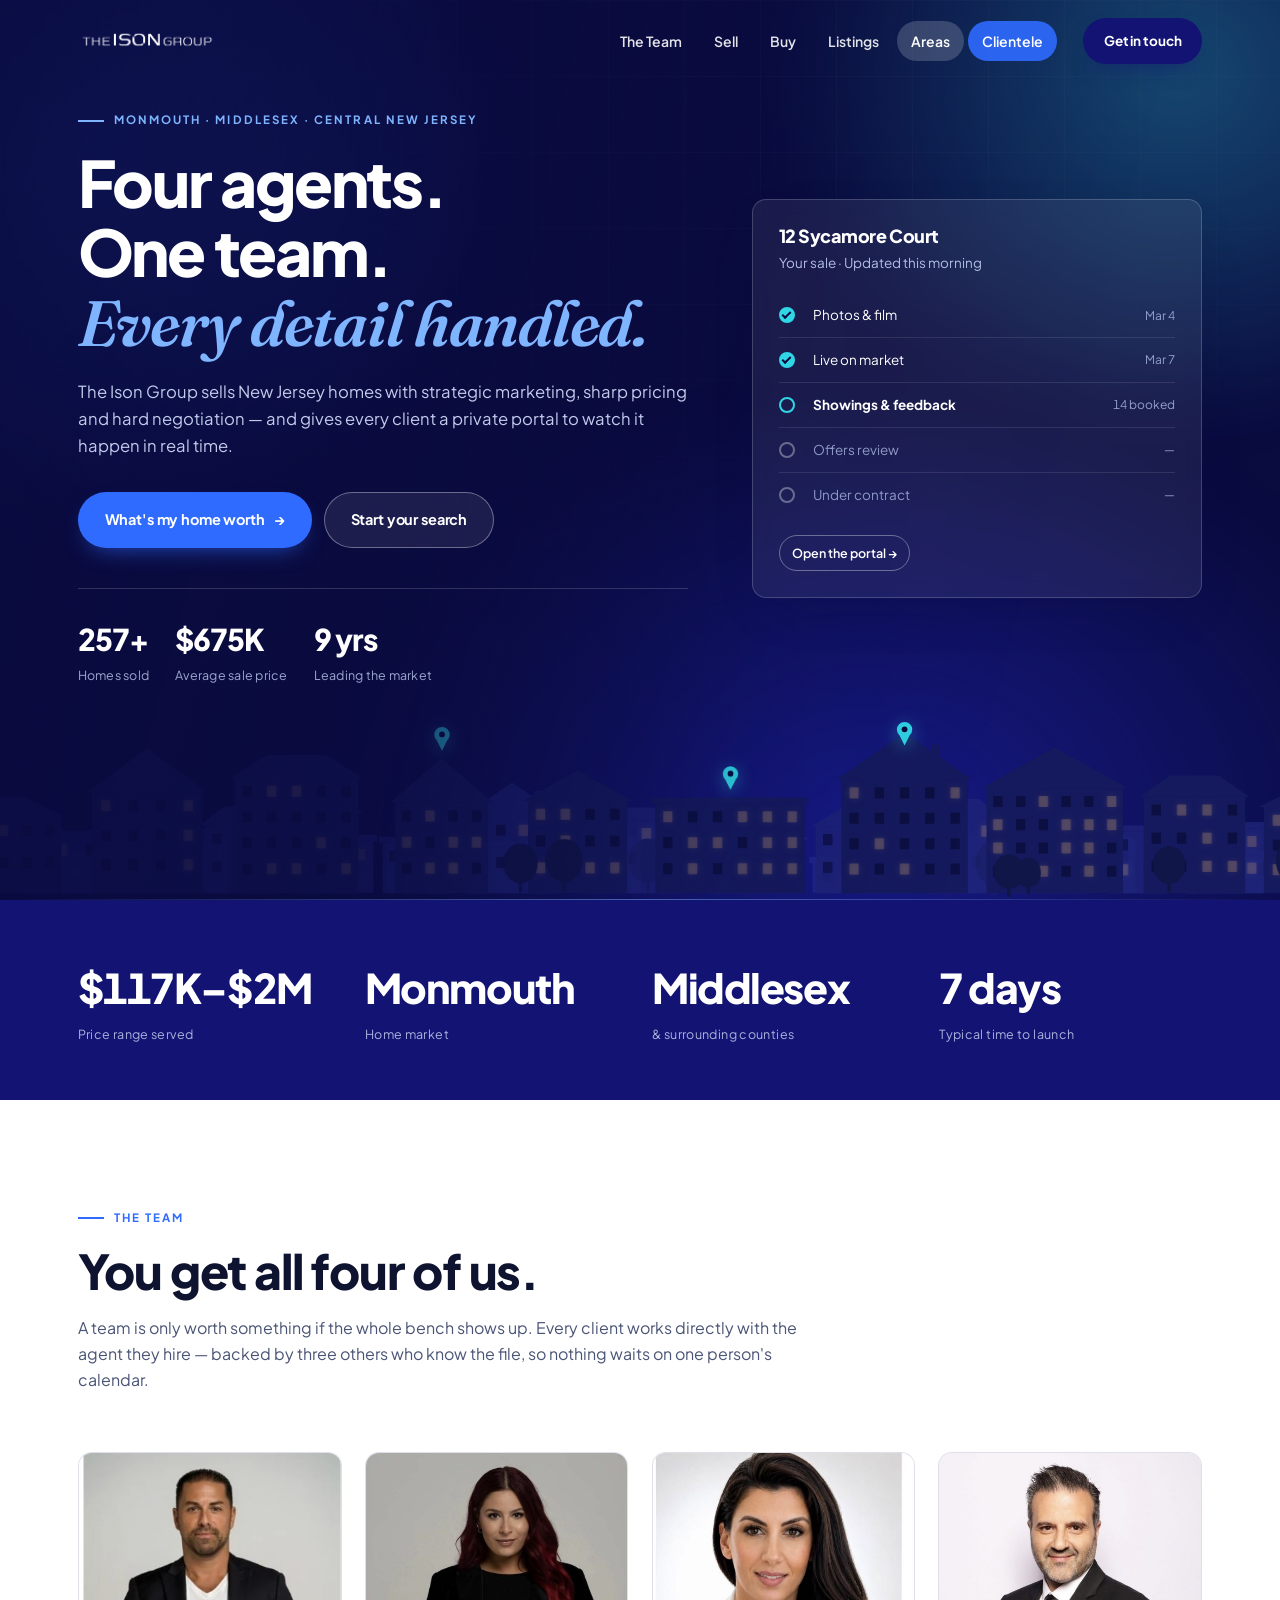
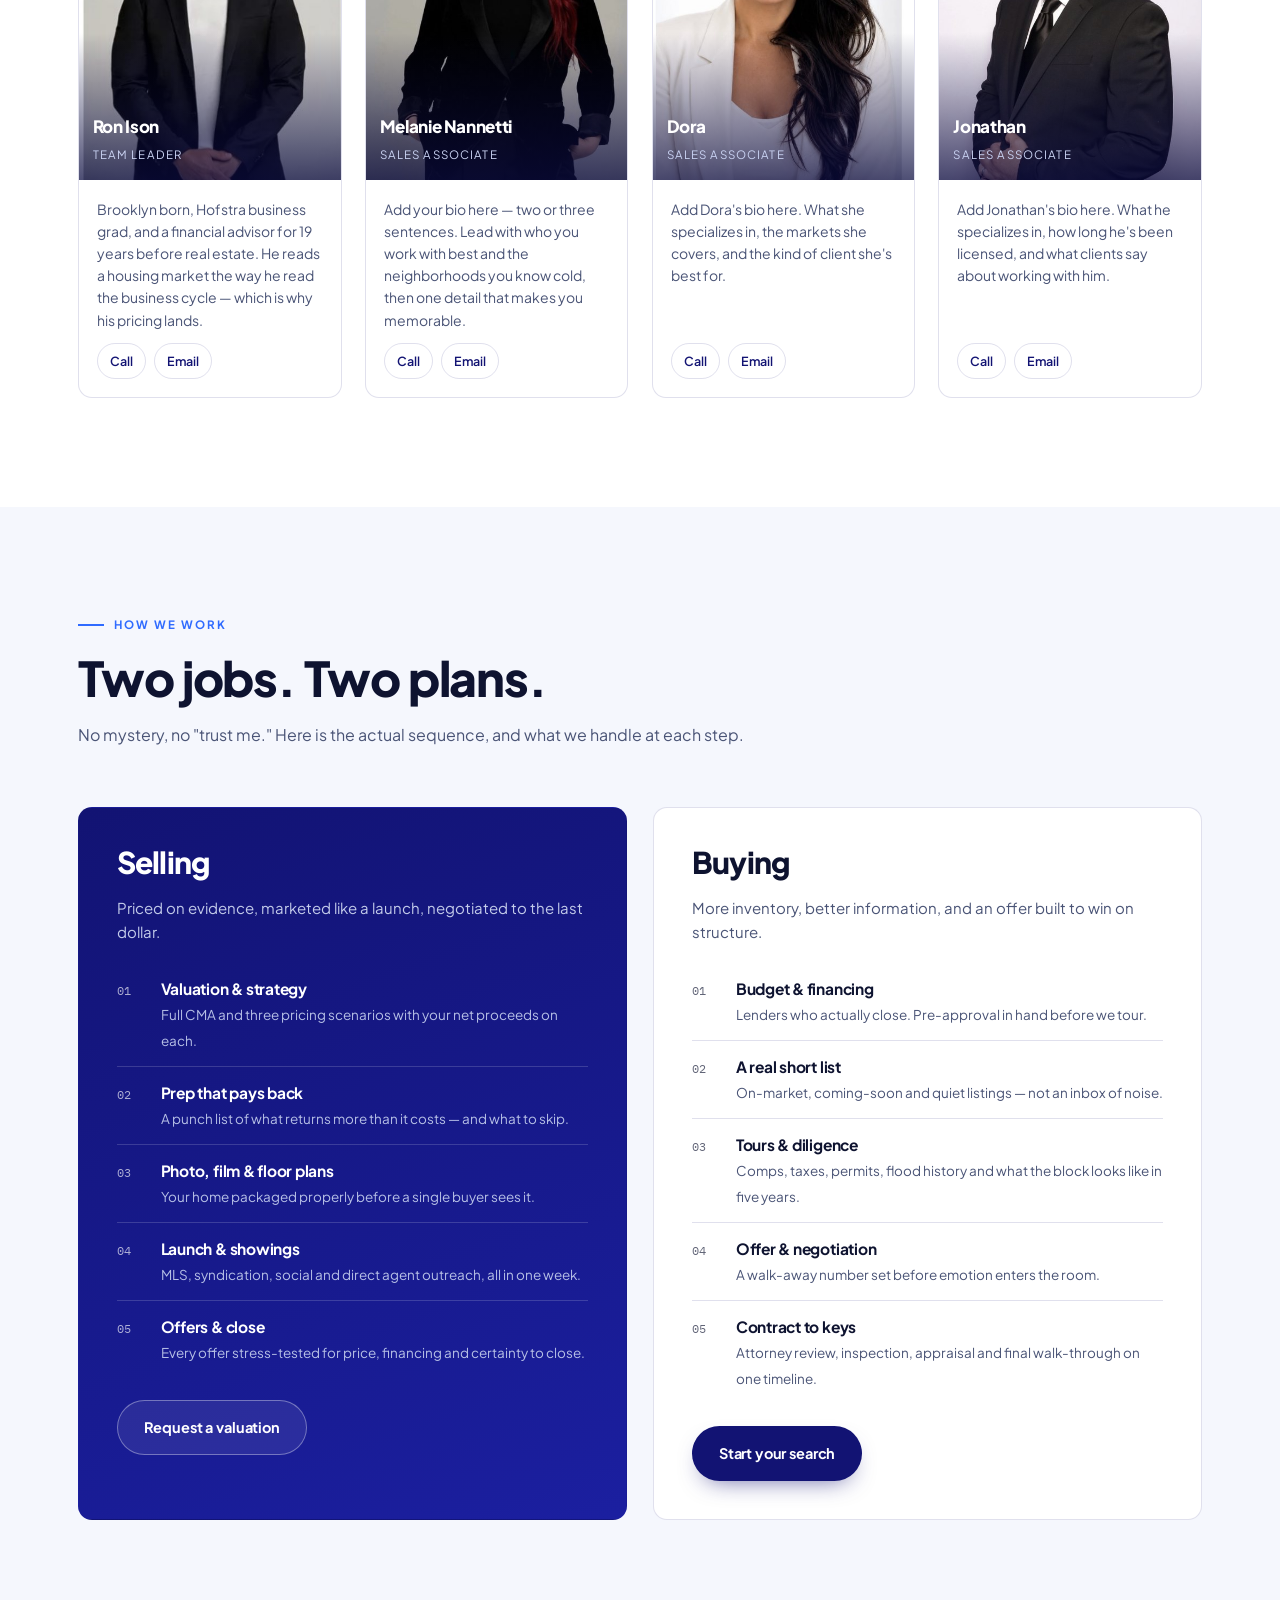
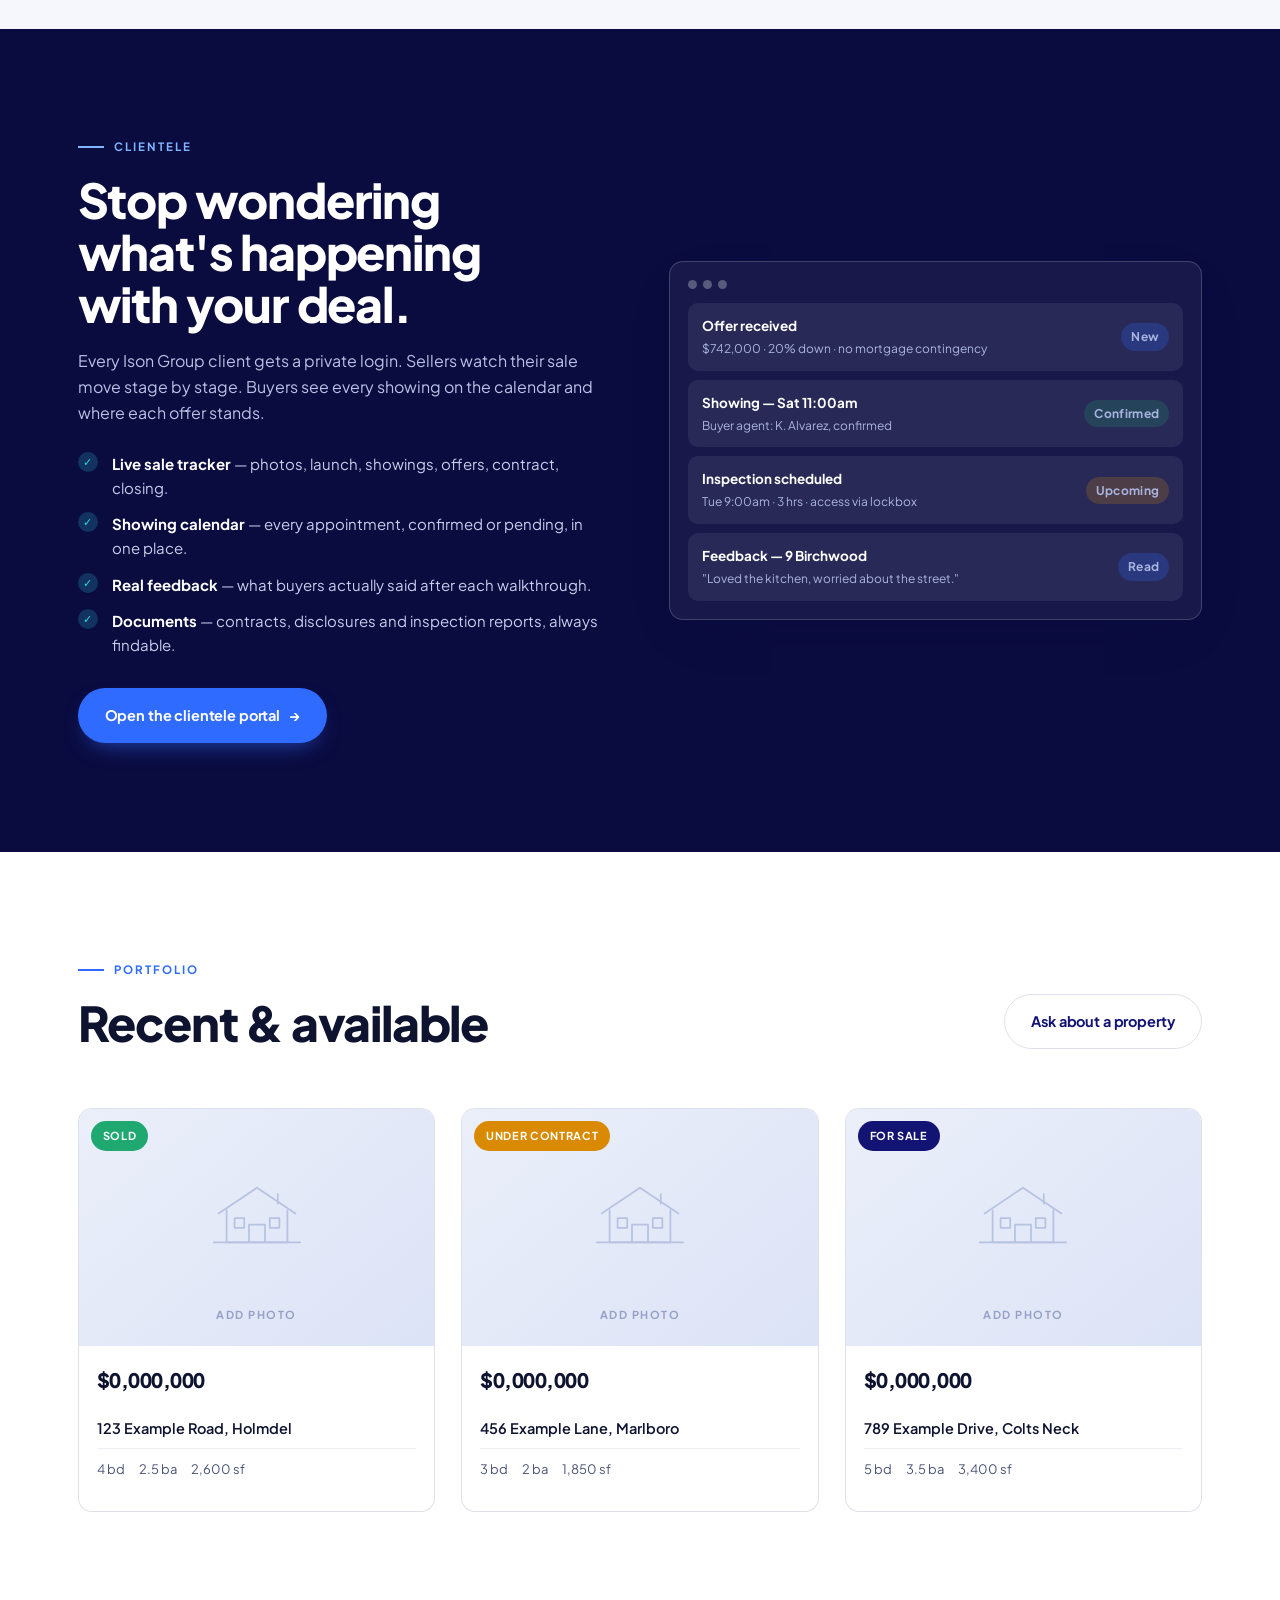
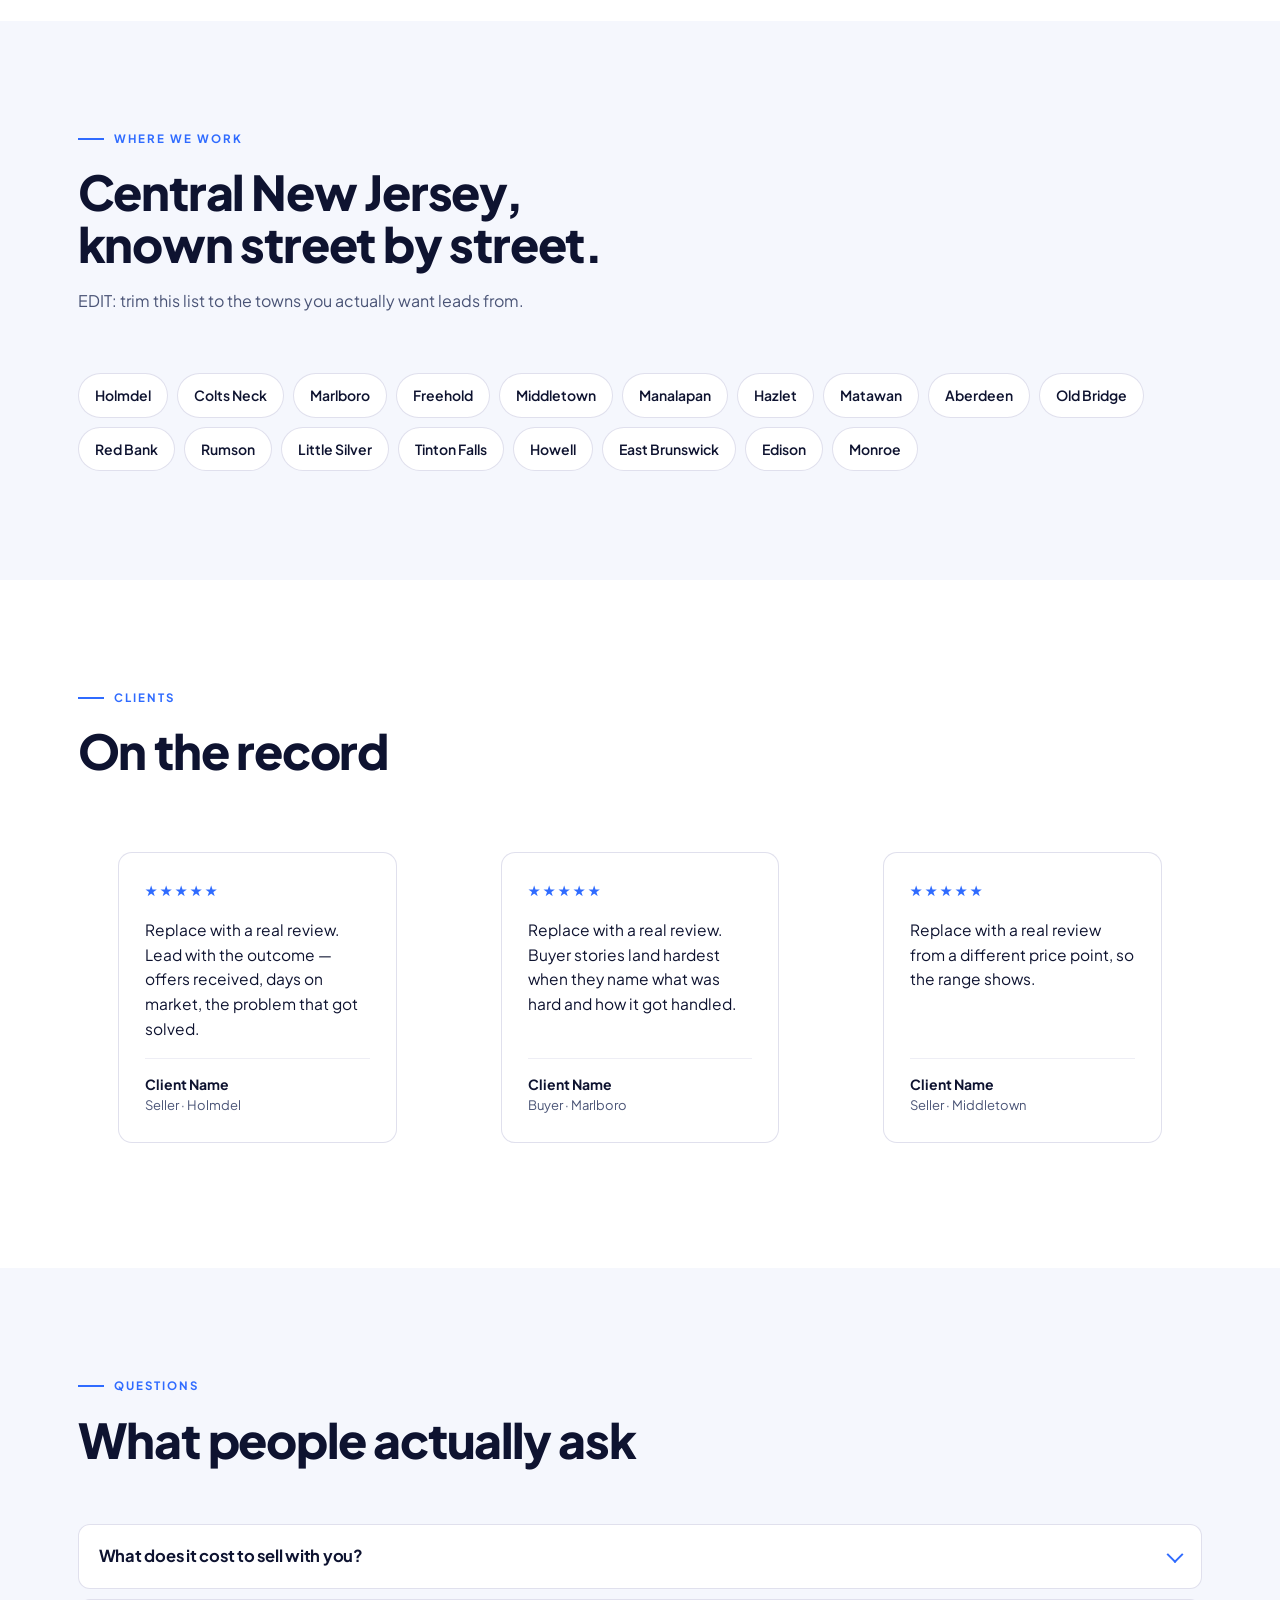
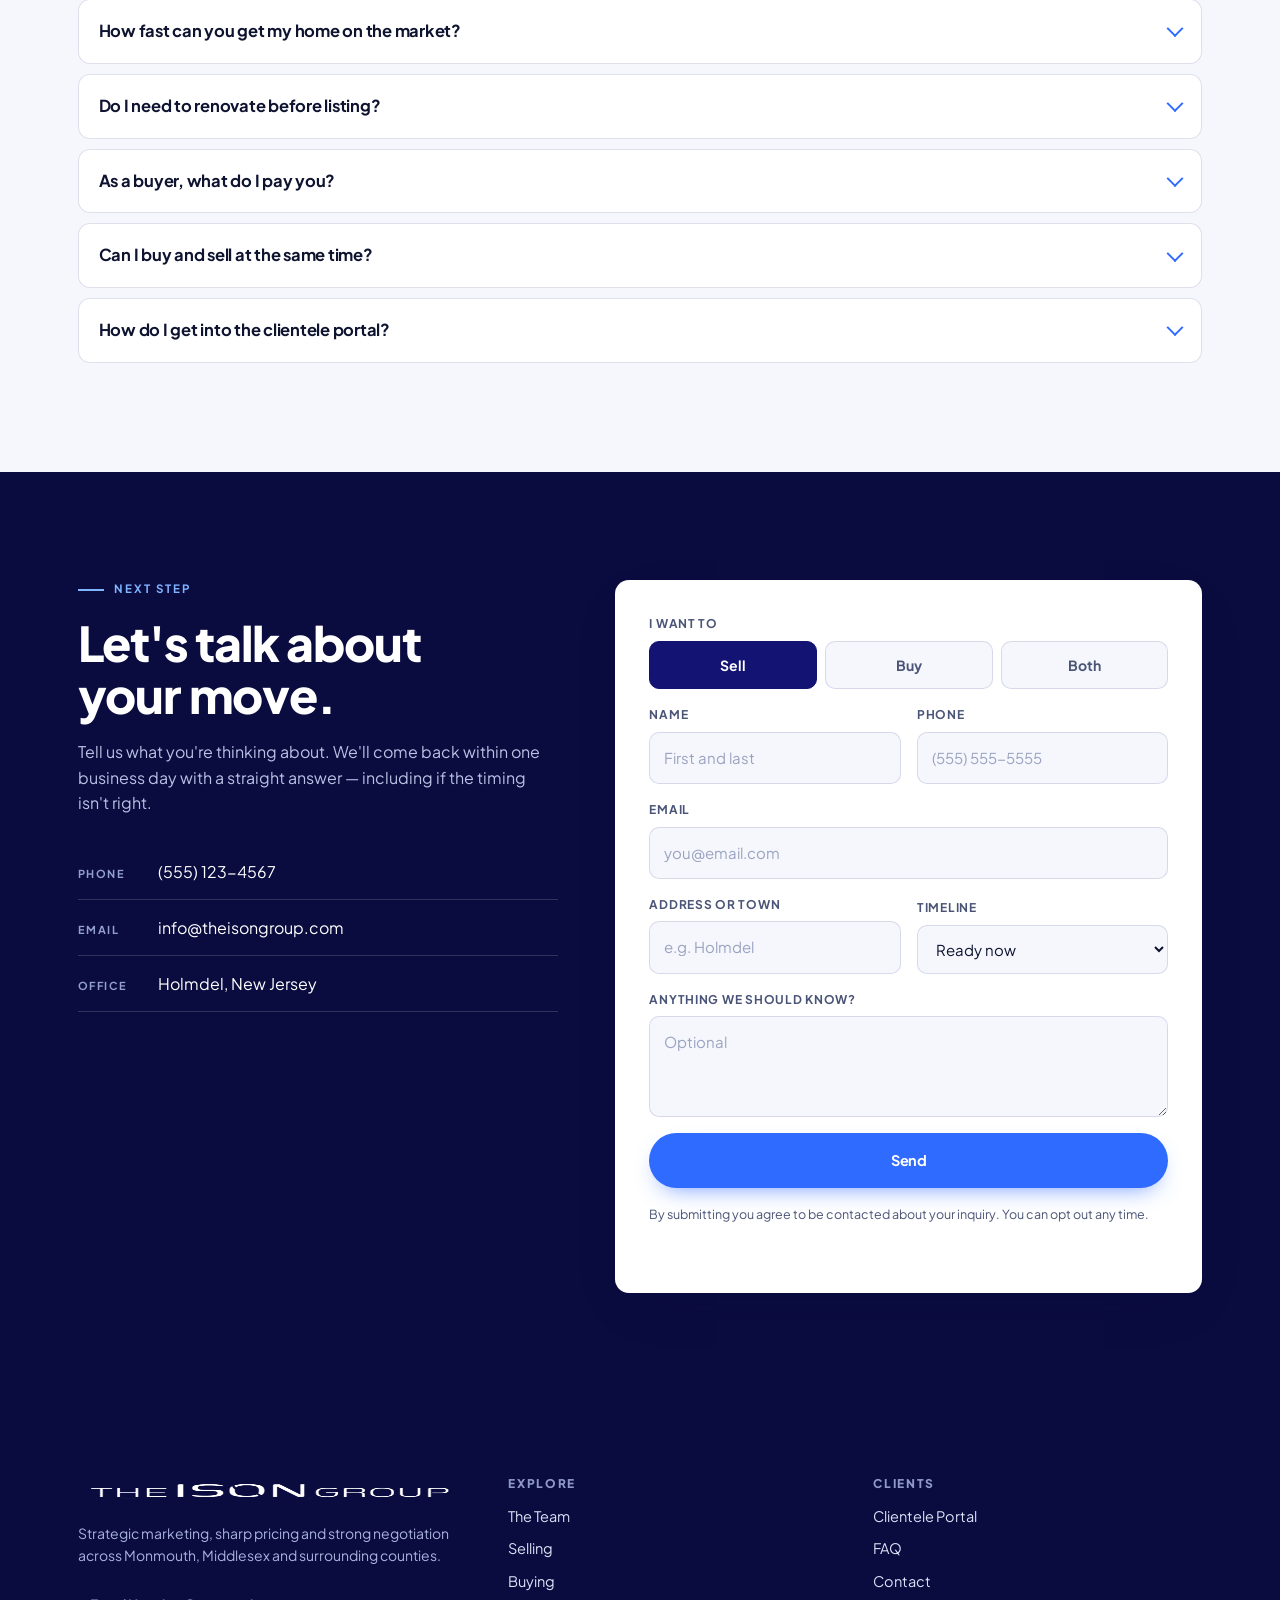
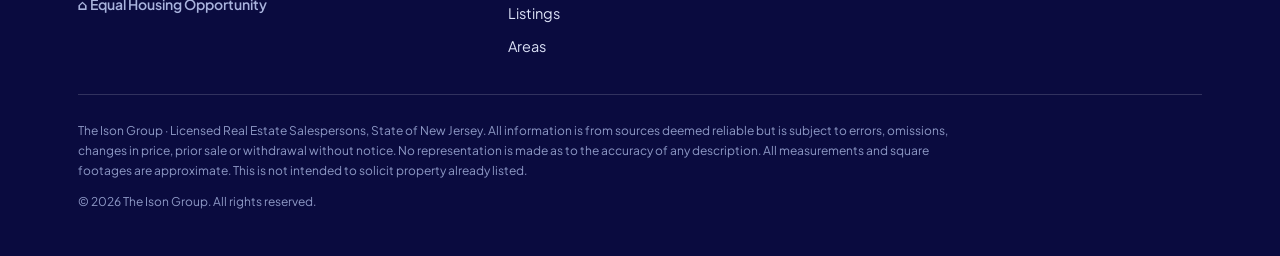
==== commit cc21fdd7: "Add an optional WebGL drone shot over the neighborhood The hero can now render a live 3D neighborhoo" ====
--- a/index.html
+++ b/index.html
@@ -546,5 +546,6 @@
 </footer>
 
 <script src="assets/js/main.js" defer></script>
+<script src="assets/js/scene3d.js" defer></script>
 </body>
 </html>
--- a/assets/css/styles.css
+++ b/assets/css/styles.css
@@ -273,7 +273,7 @@
 @keyframes pinFloat{from{transform:translateY(0)}to{transform:translateY(-9px)}}
 
 /* Keeps headline and body text off the rooftops. */
-.hero__scrim{position:absolute;inset:0;z-index:1;pointer-events:none;
+.hero__scrim{position:absolute;inset:0;z-index:2;pointer-events:none;
   background:linear-gradient(105deg,rgba(10,11,63,.92) 0%,rgba(10,11,63,.72) 38%,
                              rgba(10,11,63,.12) 62%,transparent 78%)}
 .hero__ground{position:absolute;left:0;right:0;bottom:0;height:1px;z-index:2;pointer-events:none;
@@ -284,9 +284,17 @@
   .hero__scrim{background:linear-gradient(180deg,rgba(10,11,63,.9) 0%,rgba(10,11,63,.75) 55%,
                                           rgba(10,11,63,.25) 100%)}
 }
+/* WebGL upgrade. The drawn scene holds the frame until this is ready,
+   then the two crossfade. If WebGL never loads, nothing changes. */
+.scene3d{position:absolute;inset:0;z-index:1;width:100%;height:100%;display:block;
+  pointer-events:none;opacity:0;transition:opacity 1.1s var(--ease)}
+.hero.has-3d .scene3d{opacity:1}
+.hero.has-3d .scene{opacity:0;transition:opacity .9s var(--ease)}
+
 @media (prefers-reduced-motion:reduce){
   .sky__lit rect{animation:none;opacity:.85}
   .sky__pin{animation:none}
+  .scene3d{display:none}
 }
 
 /* ============================================================
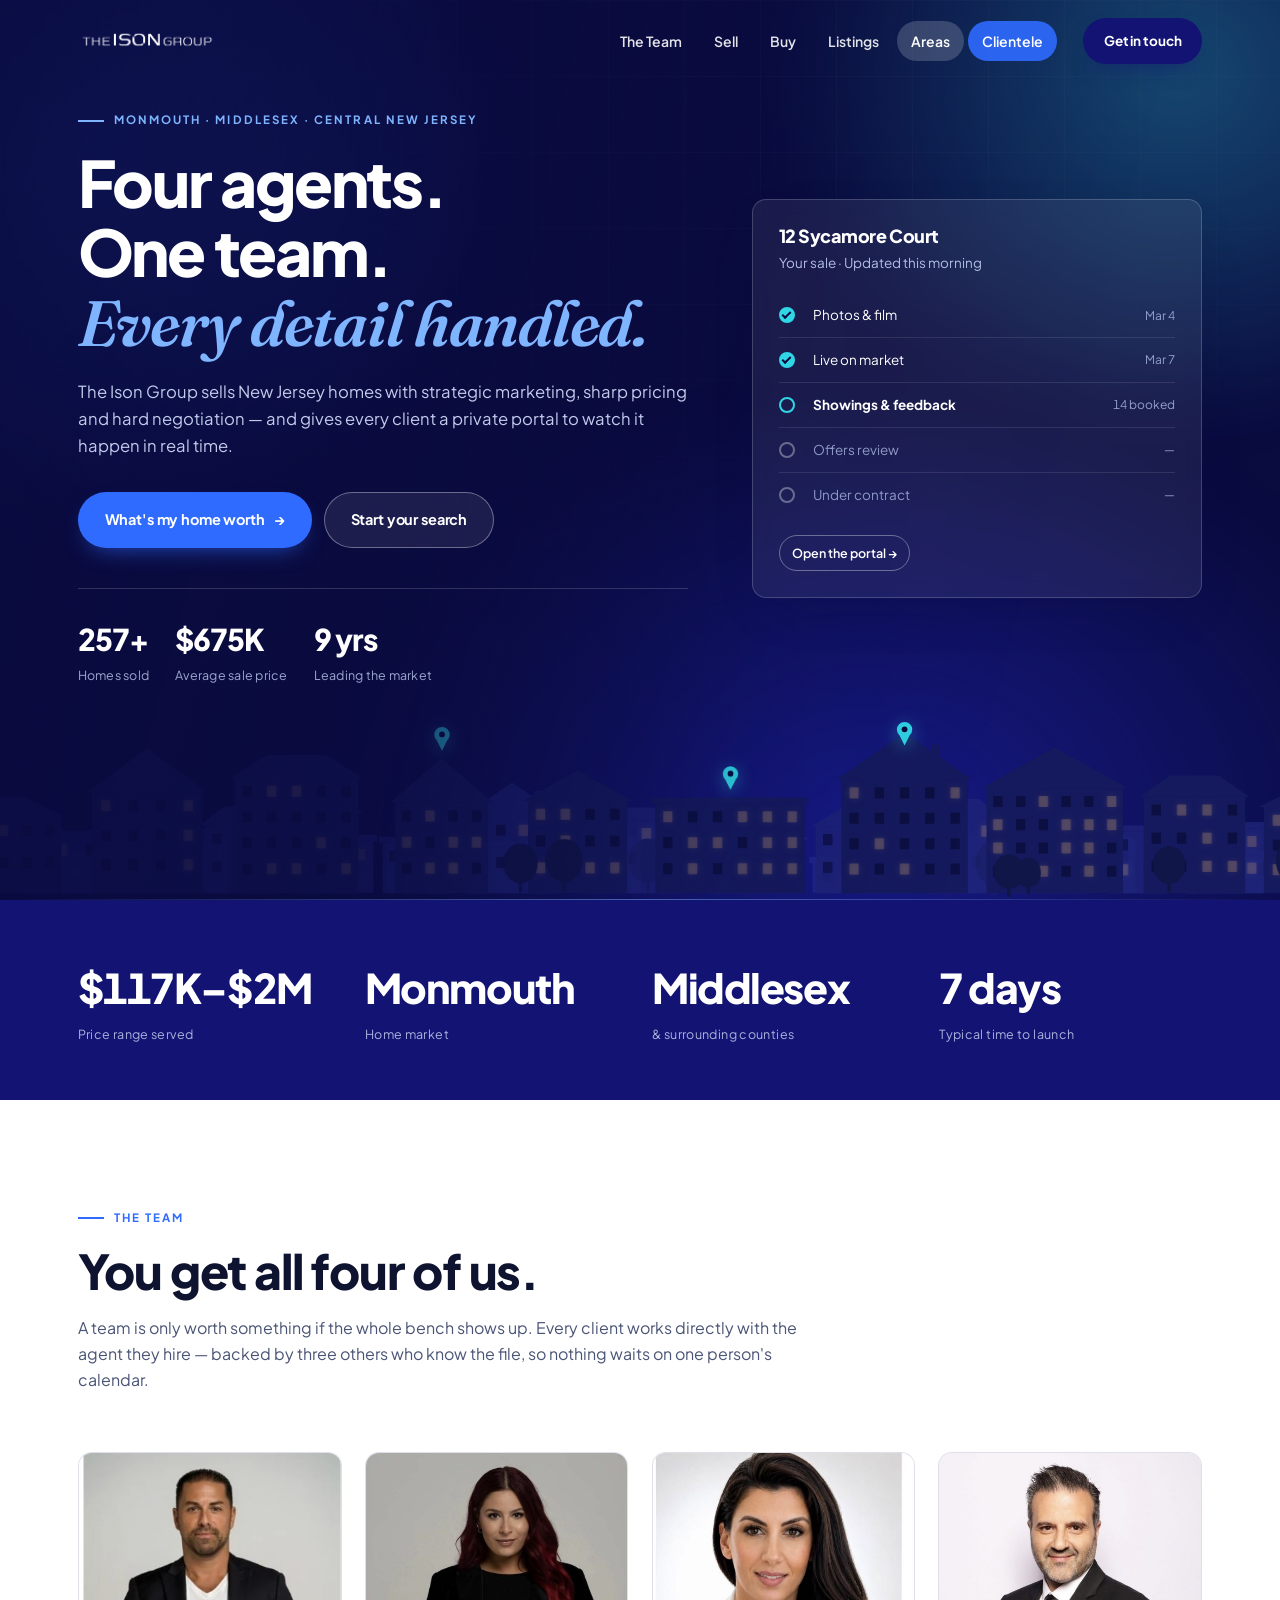
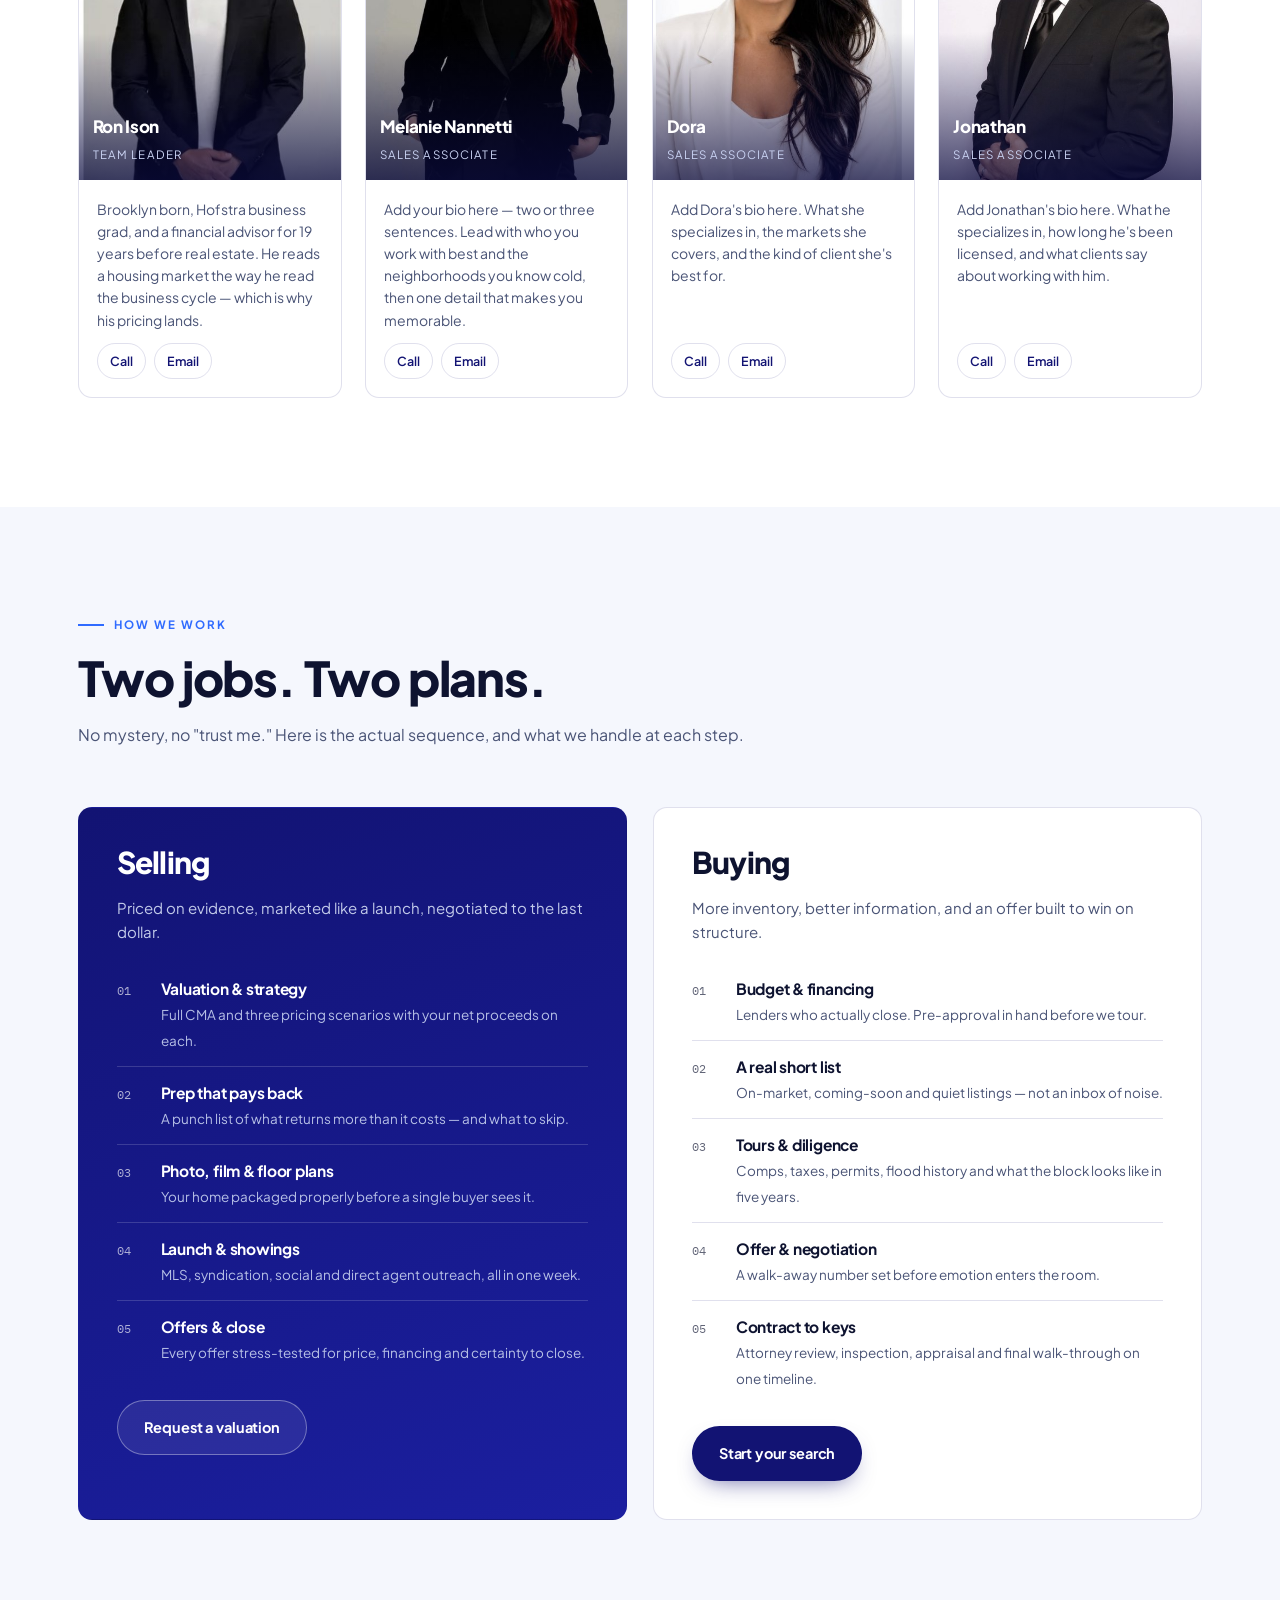
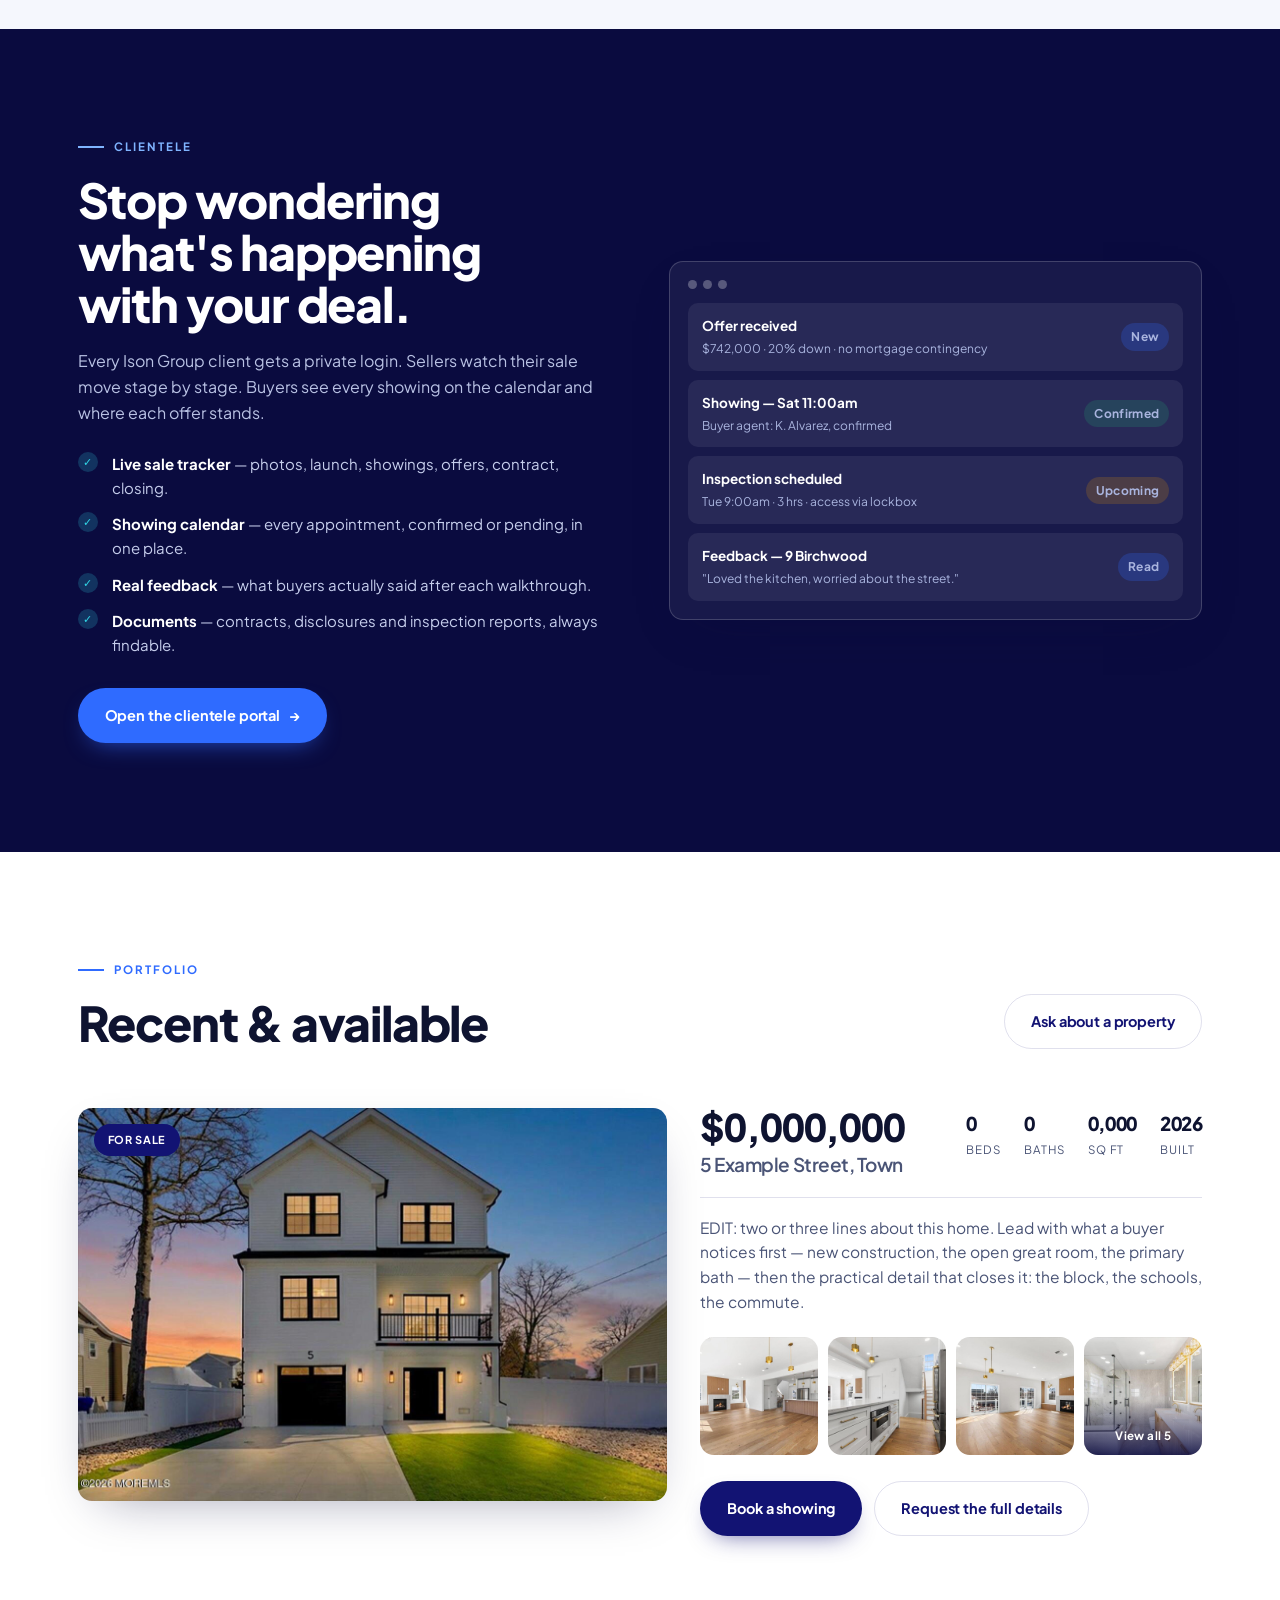
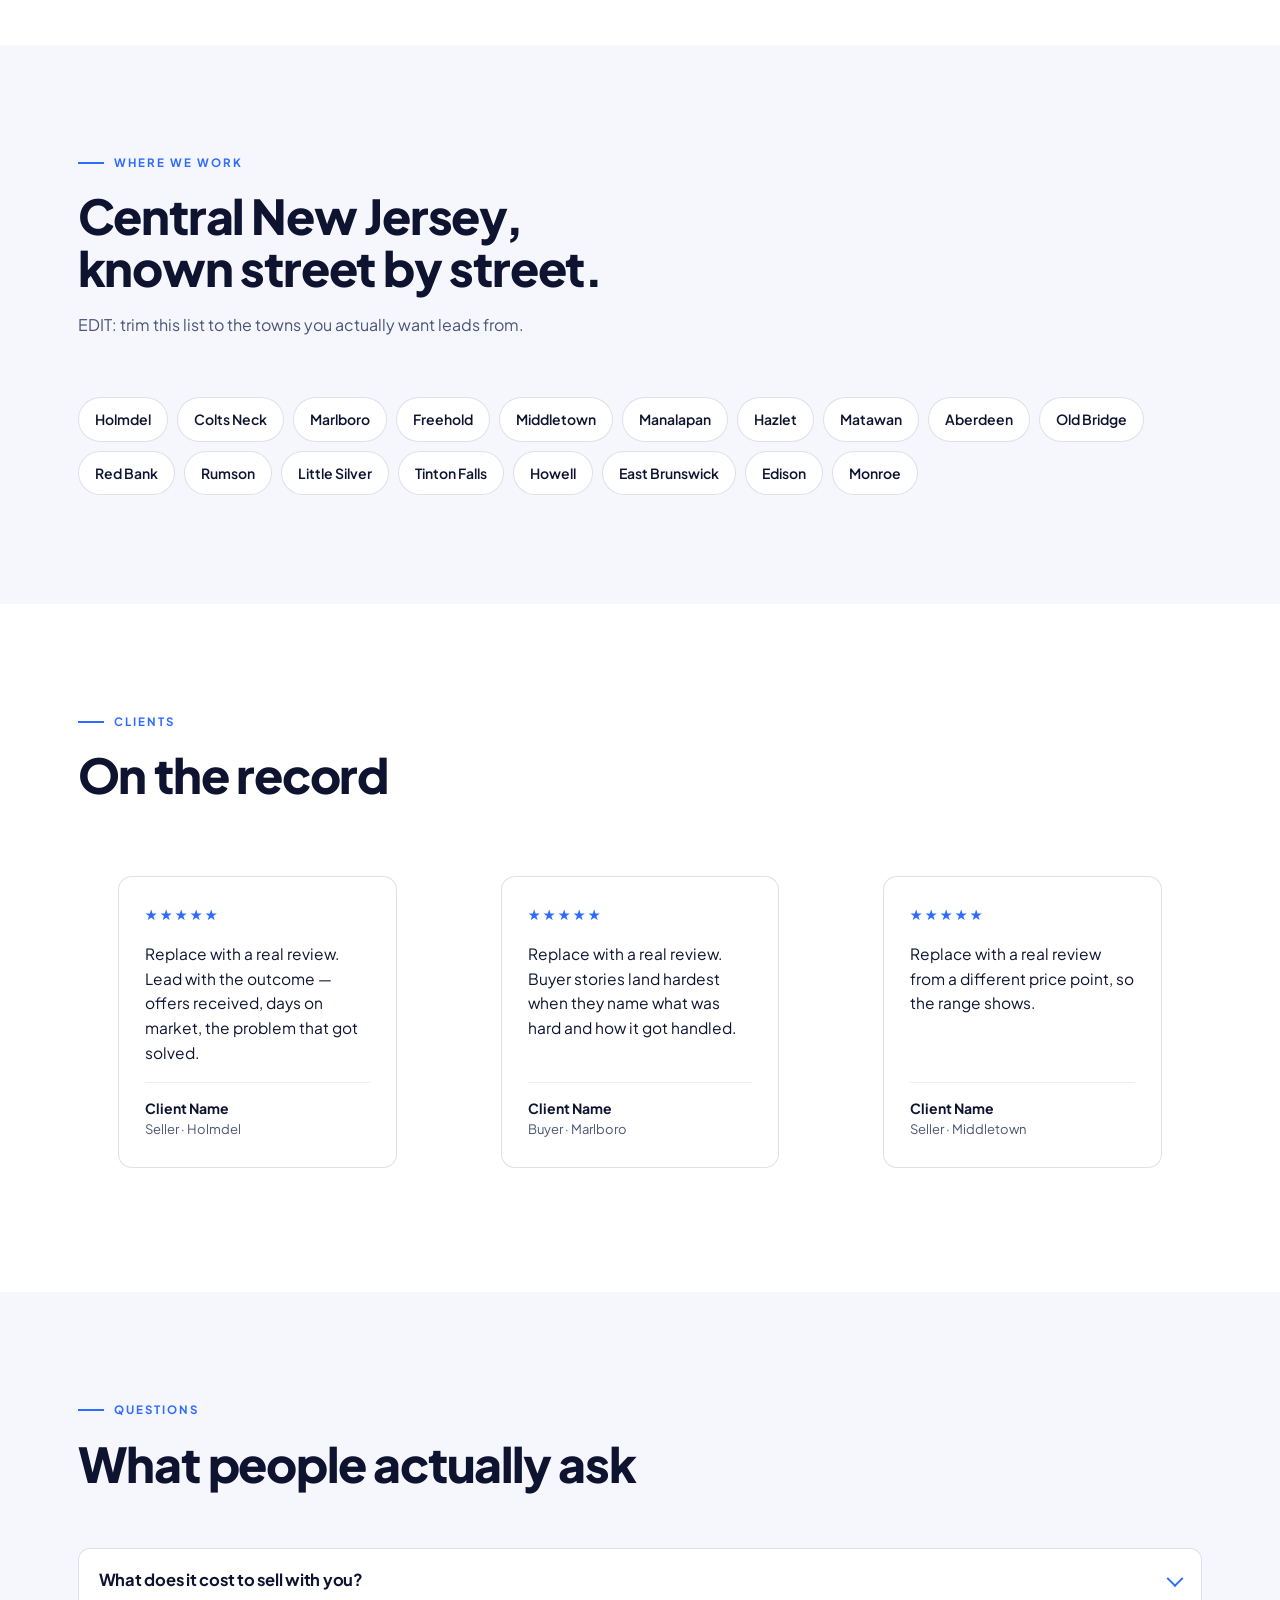
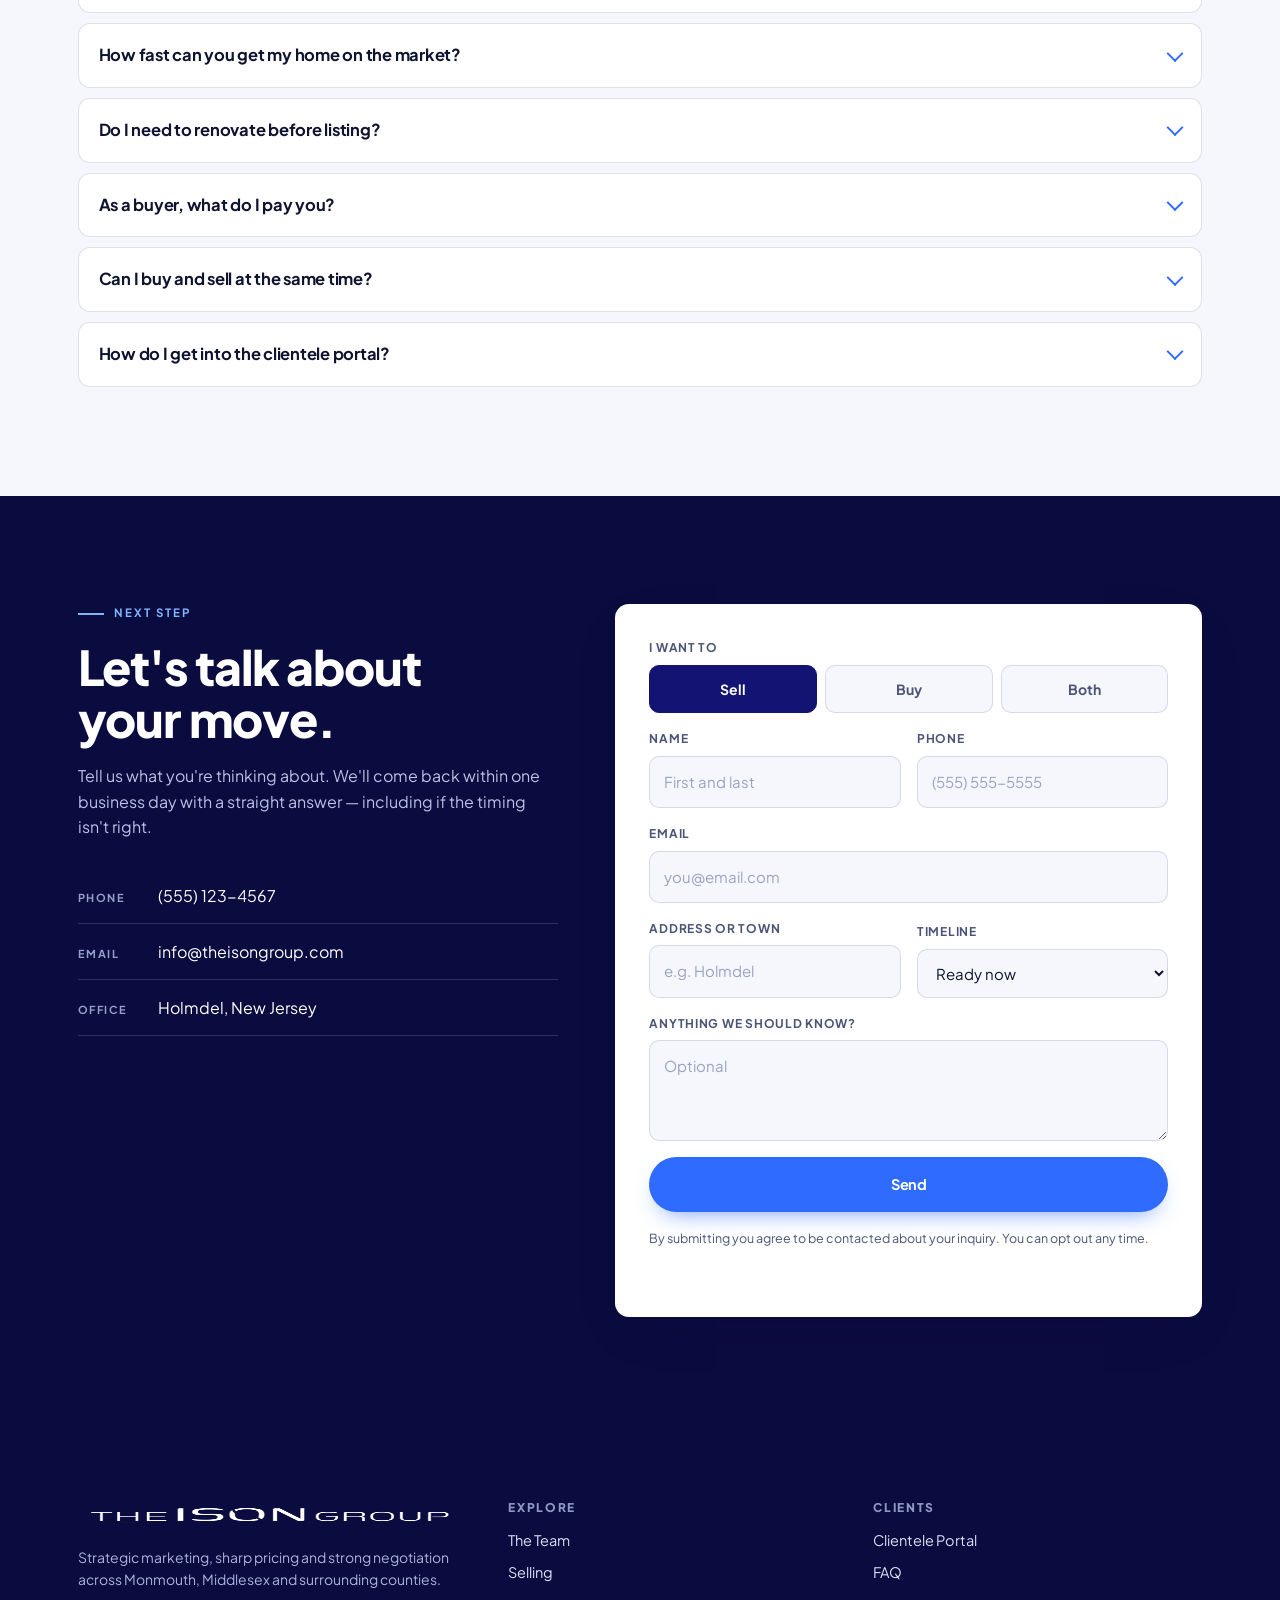
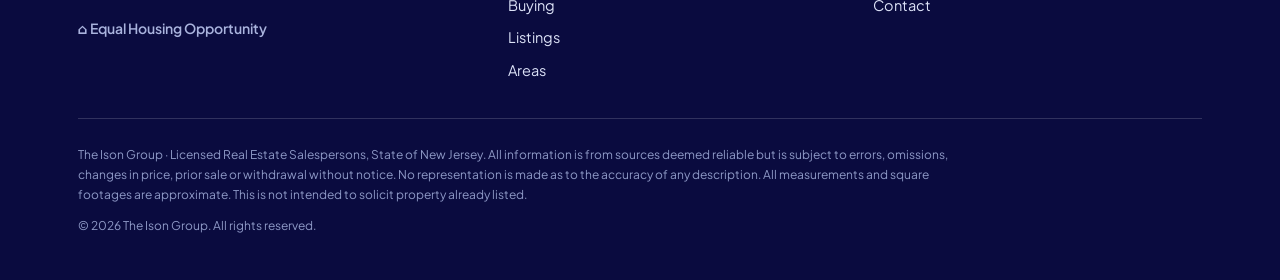
==== commit 82e27c8b: "Show the real listing photos with a gallery Replaces the three placeholder listing cards with a feat" ====
--- a/index.html
+++ b/index.html
@@ -281,8 +281,10 @@
 </section>
 
 <!-- ============================ LISTINGS ============================
-     EDIT: replace with real listings. Add photos to assets/img/ and
-     point each <img src> at them.
+     EDIT: address, price, specs and the description below are
+     placeholders. To add another property, copy the whole
+     <article class="feature"> block and point the images at new
+     files in assets/img/listings/.
      ============================================================ -->
 <section class="sec" id="listings">
   <div class="wrap">
@@ -294,32 +296,61 @@
       <a class="btn btn--line" href="#contact">Ask about a property</a>
     </div>
 
-    <div class="listings">
-      <article class="lst rv">
-        <div class="lst__media"><span class="lst__badge lst__badge--sold">Sold</span></div>
-        <div class="lst__body">
-          <p class="lst__price">$0,000,000</p>
-          <p class="lst__addr">123 Example Road, Holmdel</p>
-          <p class="lst__meta"><span>4 bd</span><span>2.5 ba</span><span>2,600 sf</span></p>
-        </div>
-      </article>
-      <article class="lst rv rv-d1">
-        <div class="lst__media"><span class="lst__badge lst__badge--pend">Under contract</span></div>
-        <div class="lst__body">
-          <p class="lst__price">$0,000,000</p>
-          <p class="lst__addr">456 Example Lane, Marlboro</p>
-          <p class="lst__meta"><span>3 bd</span><span>2 ba</span><span>1,850 sf</span></p>
-        </div>
-      </article>
-      <article class="lst rv rv-d2">
-        <div class="lst__media"><span class="lst__badge">For sale</span></div>
-        <div class="lst__body">
-          <p class="lst__price">$0,000,000</p>
-          <p class="lst__addr">789 Example Drive, Colts Neck</p>
-          <p class="lst__meta"><span>5 bd</span><span>3.5 ba</span><span>3,400 sf</span></p>
-        </div>
-      </article>
-    </div>
+    <article class="feature rv">
+      <figure class="feature__hero">
+        <button class="shot" type="button" data-gallery="0" aria-label="Open photo 1 of 5, exterior at twilight">
+          <img src="assets/img/listings/exterior.jpg" alt="Exterior of the home at twilight"
+               width="1200" height="800" loading="lazy">
+        </button>
+        <span class="feature__badge">For sale</span>
+      </figure>
+
+      <div class="feature__body">
+        <div class="feature__head">
+          <div>
+            <p class="feature__price">$0,000,000</p>
+            <h3 class="feature__addr">5 Example Street, Town</h3>
+          </div>
+          <ul class="feature__specs">
+            <li><b>0</b><span>Beds</span></li>
+            <li><b>0</b><span>Baths</span></li>
+            <li><b>0,000</b><span>Sq ft</span></li>
+            <li><b>2026</b><span>Built</span></li>
+          </ul>
+        </div>
+
+        <p class="feature__copy">
+          EDIT: two or three lines about this home. Lead with what a buyer notices
+          first — new construction, the open great room, the primary bath — then the
+          practical detail that closes it: the block, the schools, the commute.
+        </p>
+
+        <div class="feature__grid">
+          <button class="shot" type="button" data-gallery="1" aria-label="Open photo 2 of 5, kitchen and great room">
+            <img src="assets/img/listings/great-room-sm.jpg" alt="Open great room with fireplace and kitchen beyond"
+                 width="900" height="600" loading="lazy">
+          </button>
+          <button class="shot" type="button" data-gallery="2" aria-label="Open photo 3 of 5, kitchen">
+            <img src="assets/img/listings/kitchen-sm.jpg" alt="Kitchen with quartz counters and brass hardware"
+                 width="900" height="600" loading="lazy">
+          </button>
+          <button class="shot" type="button" data-gallery="3" aria-label="Open photo 4 of 5, living room">
+            <img src="assets/img/listings/living-room-sm.jpg" alt="Living room with sliding doors to the deck"
+                 width="900" height="600" loading="lazy">
+          </button>
+          <button class="shot" type="button" data-gallery="4" aria-label="Open photo 5 of 5, primary bathroom">
+            <img src="assets/img/listings/primary-bath-sm.jpg" alt="Primary bathroom in marble with a glass shower"
+                 width="900" height="600" loading="lazy">
+            <span class="shot__more">View all 5</span>
+          </button>
+        </div>
+
+        <div class="feature__cta">
+          <a class="btn" href="#contact" data-intent="Buying">Book a showing</a>
+          <a class="btn btn--line" href="#contact">Request the full details</a>
+        </div>
+      </div>
+    </article>
   </div>
 </section>
 
@@ -545,6 +576,19 @@
   </div>
 </footer>
 
+<!-- Photo viewer -->
+<div class="lightbox" id="lightbox" hidden>
+  <div class="lightbox__ui">
+    <button class="lightbox__close" id="lbClose" type="button" aria-label="Close photos">&times;</button>
+    <button class="lightbox__nav lightbox__nav--prev" id="lbPrev" type="button" aria-label="Previous photo">&#8249;</button>
+    <button class="lightbox__nav lightbox__nav--next" id="lbNext" type="button" aria-label="Next photo">&#8250;</button>
+  </div>
+  <figure class="lightbox__stage">
+    <img id="lbImg" src="" alt="">
+    <figcaption id="lbCap"></figcaption>
+  </figure>
+</div>
+
 <script src="assets/js/main.js" defer></script>
 <script src="assets/js/scene3d.js" defer></script>
 </body>
--- a/assets/css/styles.css
+++ b/assets/css/styles.css
@@ -46,6 +46,10 @@
 }
 
 *,*::before,*::after{box-sizing:border-box}
+
+/* A display value in a component rule beats the hidden attribute's UA style,
+   which would leave a hidden overlay swallowing clicks. Settle it once. */
+[hidden]{display:none!important}
 html{-webkit-text-size-adjust:100%;scroll-behavior:smooth}
 @media (prefers-reduced-motion:reduce){html{scroll-behavior:auto}}
 
@@ -387,32 +391,82 @@
   place-items:center;color:var(--aqua);font-size:11px;font-weight:800}
 @media (max-width:900px){.promo{grid-template-columns:1fr}}
 
-/* ---------- Listings ---------- */
-.listings{display:grid;grid-template-columns:repeat(3,1fr);gap:clamp(16px,2vw,26px)}
-.lst{border:1px solid var(--line);border-radius:var(--r);overflow:hidden;background:var(--paper);
-  transition:transform .35s var(--ease),box-shadow .35s var(--ease)}
-.lst:hover{transform:translateY(-5px);box-shadow:var(--shadow-lift)}
-.lst__media{position:relative;aspect-ratio:3/2;background:
-  linear-gradient(140deg,var(--paper-3),#DCE3F6);display:grid;place-items:center}
-.lst__media img{width:100%;height:100%;object-fit:cover;position:absolute;inset:0}
-.lst__media::before{content:"";position:absolute;inset:0;background-image:url("data:image/svg+xml,%3Csvg%20xmlns%3D'http%3A%2F%2Fwww.w3.org%2F2000%2Fsvg'%20viewBox%3D'0%200%20120%2092'%20fill%3D'none'%20stroke%3D'%23A9B6DC'%20stroke-width%3D'2.2'%20stroke-linejoin%3D'round'%20stroke-linecap%3D'round'%3E%3Cpath%20d%3D'M12%2044%20L60%2012%20L108%2044'%2F%3E%3Cpath%20d%3D'M22%2040%20L22%2080%20L98%2080%20L98%2040'%2F%3E%3Cpath%20d%3D'M50%2080%20L50%2058%20L70%2058%20L70%2080'%2F%3E%3Crect%20x%3D'32'%20y%3D'50'%20width%3D'12'%20height%3D'12'%2F%3E%3Crect%20x%3D'76'%20y%3D'50'%20width%3D'12'%20height%3D'12'%2F%3E%3Cpath%20d%3D'M86%2020%20L86%2032'%2F%3E%3Cpath%20d%3D'M6%2080%20L114%2080'%2F%3E%3C%2Fsvg%3E");
-  background-repeat:no-repeat;background-position:center 42%;background-size:96px auto;opacity:.75}
-.lst__media::after{content:"Add photo";position:absolute;bottom:22px;left:0;right:0;text-align:center;
-  font-size:11px;letter-spacing:.14em;text-transform:uppercase;color:#96A1C8;font-weight:700}
-.lst__media img{z-index:1}
-.lst__media img{z-index:1}
-.lst__badge{position:absolute;z-index:2;top:12px;left:12px;background:var(--navy);color:#fff;
-  padding:6px 12px;border-radius:999px;font-size:11px;font-weight:700;letter-spacing:.06em;
+/* ---------- Featured property ---------- */
+.feature{display:grid;grid-template-columns:1.08fr .92fr;gap:clamp(20px,2.6vw,36px);
+  align-items:start}
+.feature__hero{position:relative;margin:0;border-radius:var(--r);overflow:hidden;
+  box-shadow:var(--shadow)}
+.feature__badge{position:absolute;top:16px;left:16px;z-index:2;background:var(--navy);color:#fff;
+  padding:7px 14px;border-radius:999px;font-size:11px;font-weight:700;letter-spacing:.06em;
   text-transform:uppercase}
-.lst__badge--sold{background:var(--ok)}
-.lst__badge--pend{background:var(--warn)}
-.lst__body{padding:18px}
-.lst__price{font-size:20px;font-weight:800;letter-spacing:-.025em;font-variant-numeric:tabular-nums}
-.lst__addr{font-size:14.5px;font-weight:600;margin:4px 0 8px}
-.lst__meta{display:flex;gap:14px;font-size:13px;color:var(--slate);
-  border-top:1px solid var(--line-soft);padding-top:10px}
-@media (max-width:980px){.listings{grid-template-columns:repeat(2,1fr)}}
-@media (max-width:620px){.listings{grid-template-columns:1fr}}
+.feature__badge--sold{background:var(--ok)}
+.feature__badge--pend{background:var(--warn)}
+
+/* Every photo is a button, so the gallery works from the keyboard too. */
+.shot{display:block;padding:0;border:0;background:var(--paper-3);cursor:pointer;
+  position:relative;overflow:hidden;width:100%;border-radius:var(--r)}
+.shot img{width:100%;height:100%;object-fit:cover;display:block;
+  transition:transform .6s var(--ease),filter .4s var(--ease)}
+.shot:hover img{transform:scale(1.04)}
+.shot::after{content:"";position:absolute;inset:0;background:rgba(10,11,63,0);
+  transition:background .3s var(--ease)}
+.shot:hover::after{background:rgba(10,11,63,.14)}
+.feature__hero .shot{border-radius:0}
+.feature__hero .shot img{aspect-ratio:3/2}
+
+.feature__body{display:flex;flex-direction:column;gap:clamp(16px,2vw,22px)}
+.feature__head{display:flex;flex-wrap:wrap;gap:18px;justify-content:space-between;
+  align-items:flex-start}
+.feature__price{margin:0;font-size:clamp(26px,3vw,38px);font-weight:800;letter-spacing:-.03em;
+  font-variant-numeric:tabular-nums;line-height:1}
+.feature__addr{margin:8px 0 0;font-size:clamp(16px,1.5vw,19px);font-weight:600;color:var(--slate)}
+.feature__specs{display:flex;gap:clamp(14px,1.8vw,26px)}
+.feature__specs li{display:flex;flex-direction:column;gap:2px}
+.feature__specs b{font-size:19px;font-weight:800;letter-spacing:-.02em;font-variant-numeric:tabular-nums}
+.feature__specs span{font-size:11.5px;letter-spacing:.08em;text-transform:uppercase;color:var(--slate)}
+.feature__copy{margin:0;font-size:15.5px;line-height:1.6;color:var(--slate);
+  padding-top:18px;border-top:1px solid var(--line)}
+.feature__grid{display:grid;grid-template-columns:repeat(4,1fr);gap:10px}
+.feature__grid .shot img{aspect-ratio:1/1}
+.shot__more{position:absolute;left:0;right:0;bottom:0;z-index:2;
+  display:flex;align-items:flex-end;justify-content:center;padding:26px 6px 9px;
+  background:linear-gradient(transparent,rgba(10,11,63,.88));
+  color:#fff;font-size:11.5px;font-weight:700;letter-spacing:.04em;text-align:center}
+.feature__cta{display:flex;flex-wrap:wrap;gap:12px;margin-top:auto;padding-top:4px}
+@media (max-width:980px){
+  .feature{grid-template-columns:1fr}
+}
+@media (max-width:480px){
+  .feature__grid{grid-template-columns:repeat(2,1fr)}
+}
+
+/* ---------- Lightbox ---------- */
+.lightbox{position:fixed;inset:0;z-index:200;background:rgba(6,7,32,.94);
+  backdrop-filter:blur(6px);-webkit-backdrop-filter:blur(6px);
+  display:grid;place-items:center;padding:clamp(16px,4vw,54px);
+  animation:lbIn .22s var(--ease)}
+@keyframes lbIn{from{opacity:0}to{opacity:1}}
+.lightbox__stage{margin:0;max-width:min(1200px,100%);max-height:100%;display:flex;
+  flex-direction:column;gap:14px;align-items:center}
+.lightbox__stage img{max-width:100%;max-height:78svh;width:auto;height:auto;
+  border-radius:8px;box-shadow:0 40px 90px -30px rgba(0,0,0,.8)}
+.lightbox__stage figcaption{color:#C3CBEA;font-size:13.5px;text-align:center;
+  font-variant-numeric:tabular-nums}
+.lightbox__close,.lightbox__nav{position:absolute;z-index:2;border:1px solid rgba(255,255,255,.28);
+  background:rgba(255,255,255,.08);color:#fff;cursor:pointer;border-radius:999px;
+  display:grid;place-items:center;transition:background .2s,border-color .2s,transform .2s var(--ease)}
+.lightbox__close:hover,.lightbox__nav:hover{background:#fff;color:var(--navy);border-color:#fff}
+.lightbox__close{top:clamp(12px,3vw,26px);right:clamp(12px,3vw,26px);width:46px;height:46px;
+  font-size:26px;line-height:1}
+.lightbox__nav{top:50%;transform:translateY(-50%);width:52px;height:52px;font-size:30px;line-height:1}
+.lightbox__nav:hover{transform:translateY(-50%) scale(1.06)}
+.lightbox__nav--prev{left:clamp(8px,2.4vw,26px)}
+.lightbox__nav--next{right:clamp(8px,2.4vw,26px)}
+@media (max-width:620px){
+  .lightbox__nav{width:44px;height:44px;font-size:25px}
+  .lightbox__stage img{max-height:66svh}
+}
+@media (prefers-reduced-motion:reduce){.lightbox{animation:none}}
 
 /* ---------- Areas ---------- */
 .areas{display:flex;flex-wrap:wrap;gap:9px}
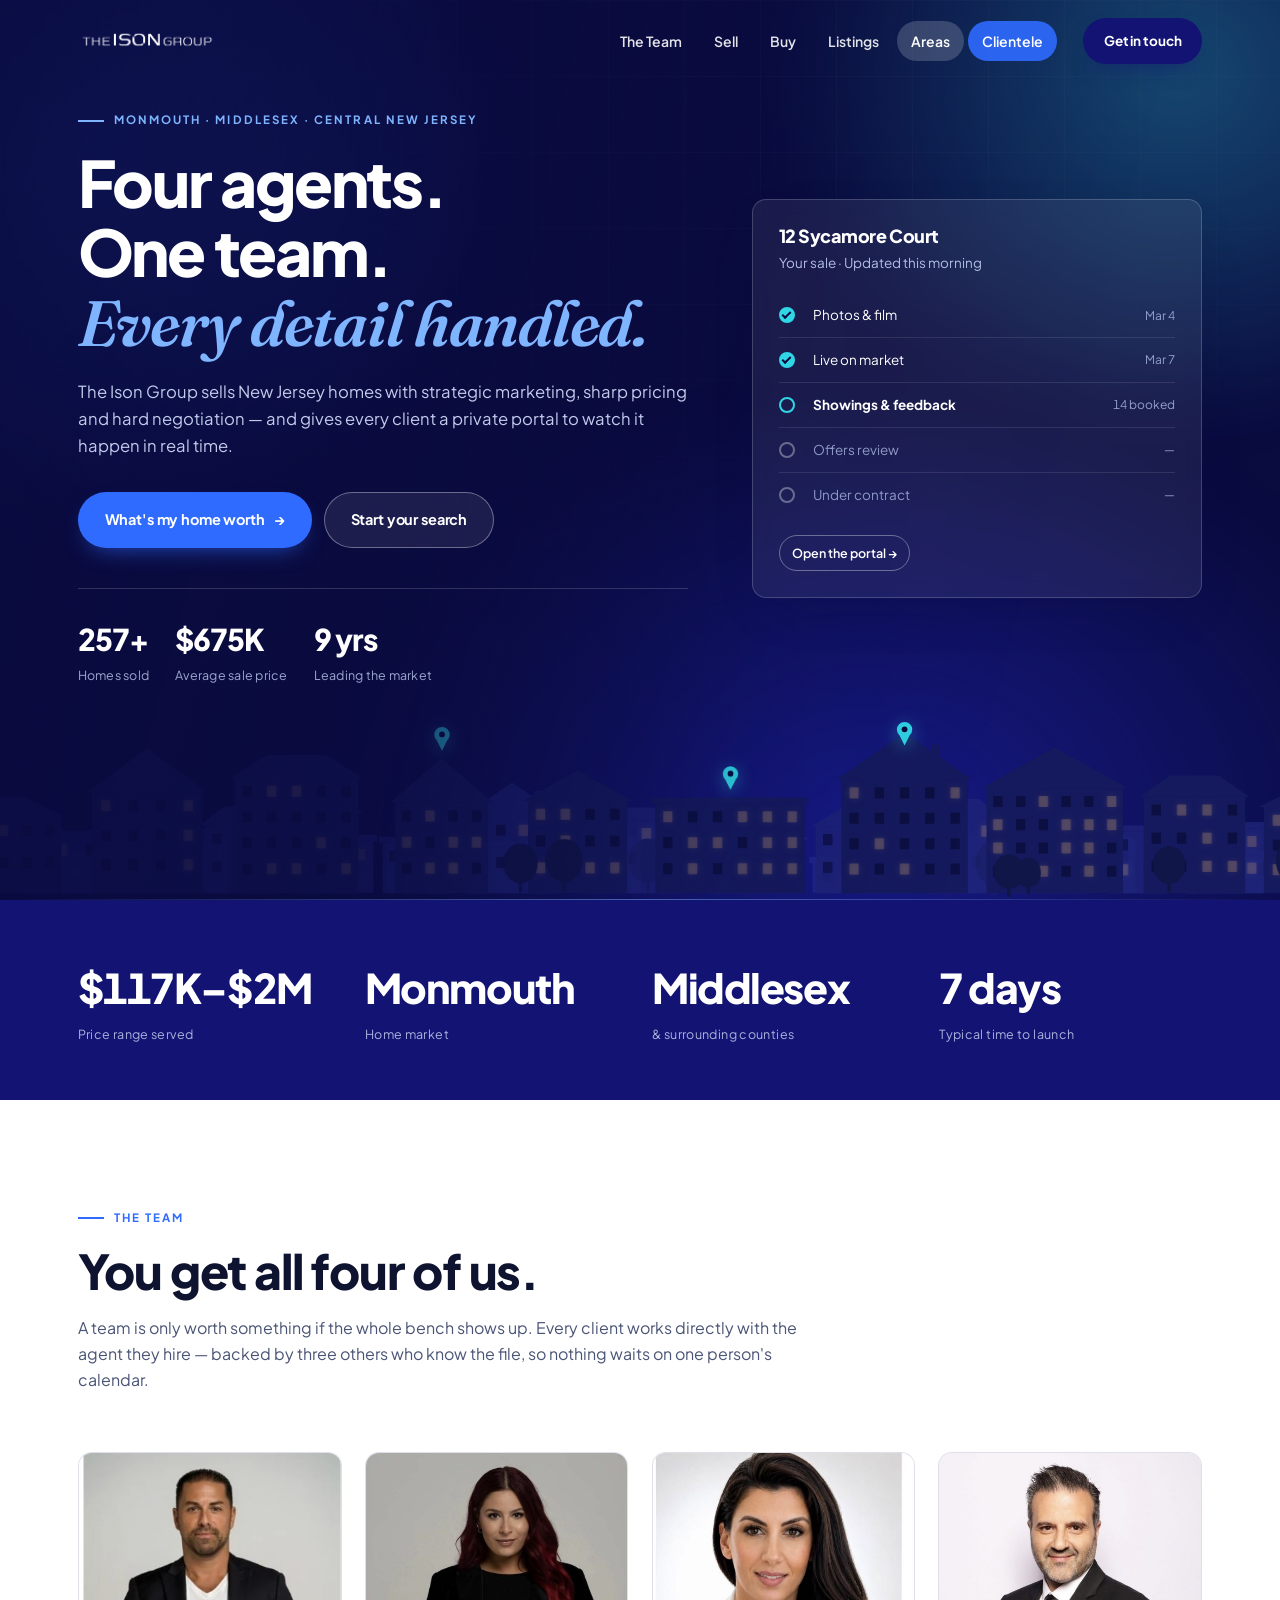
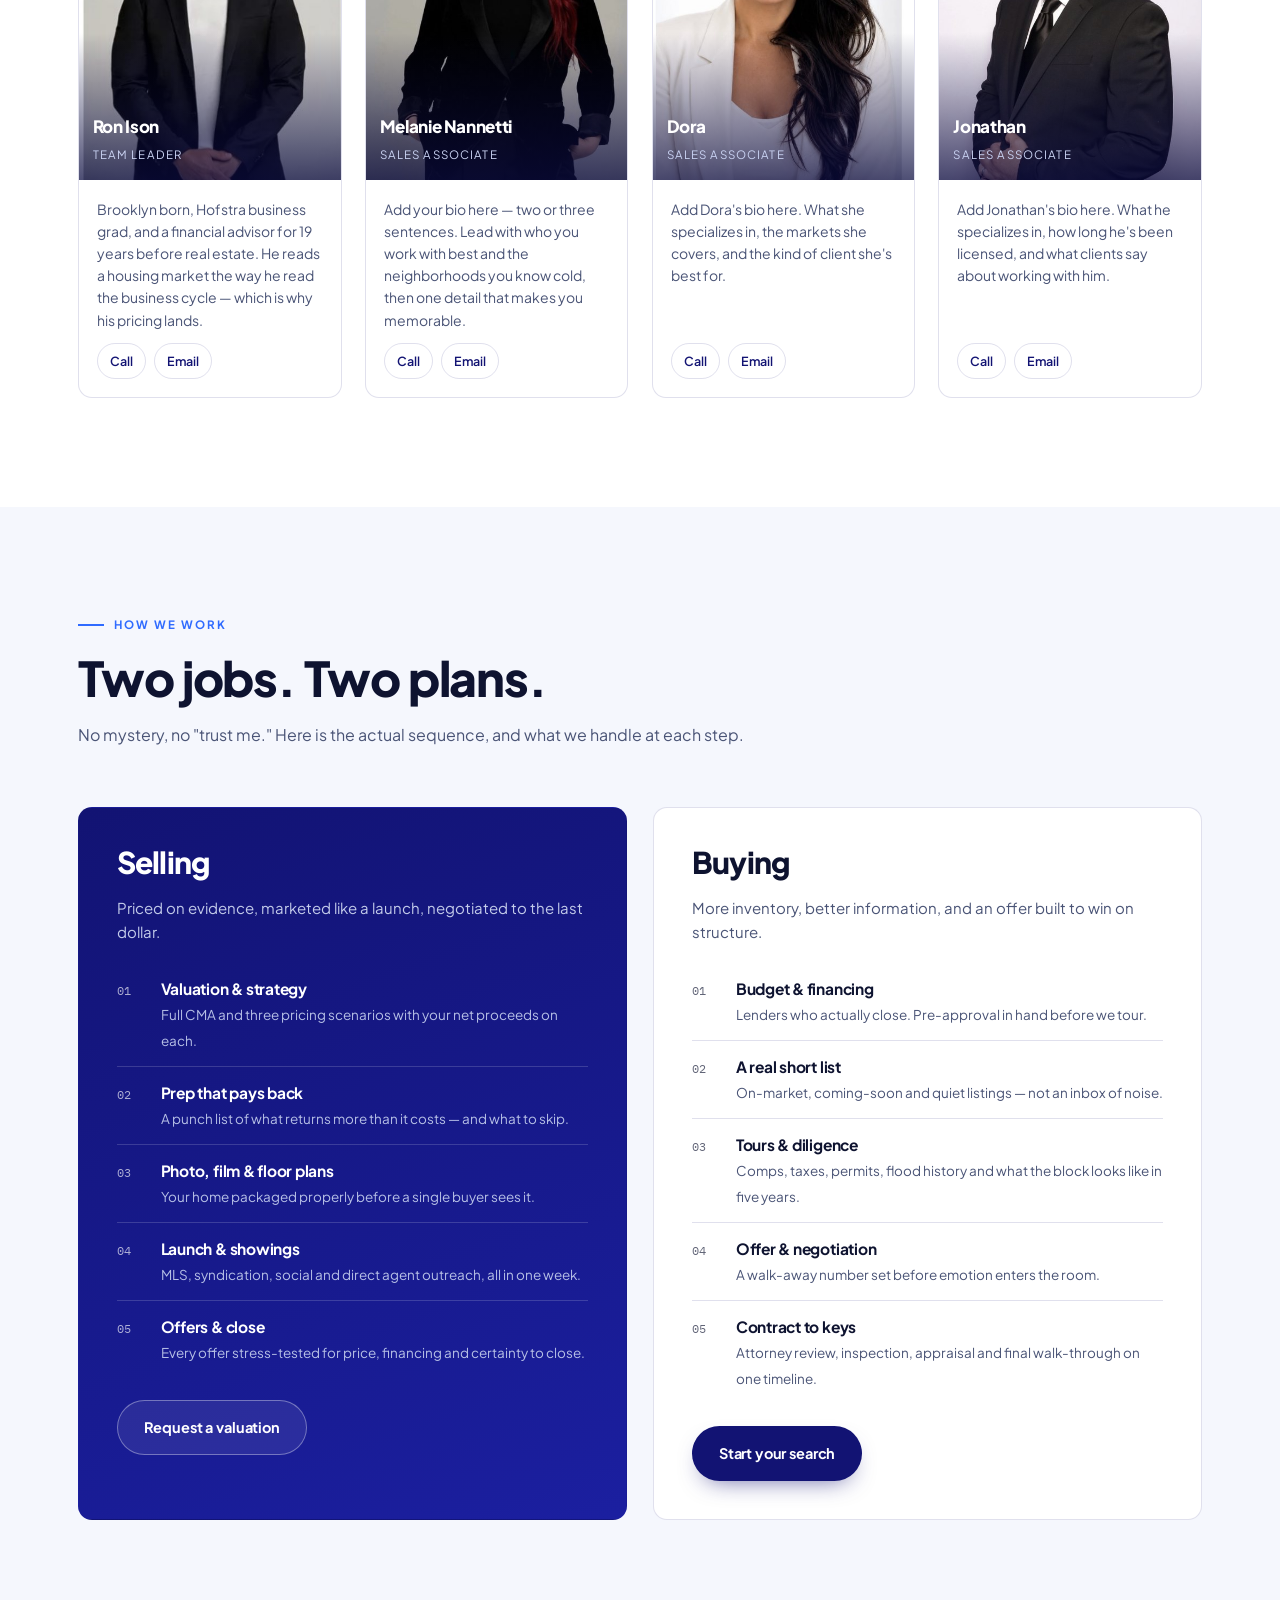
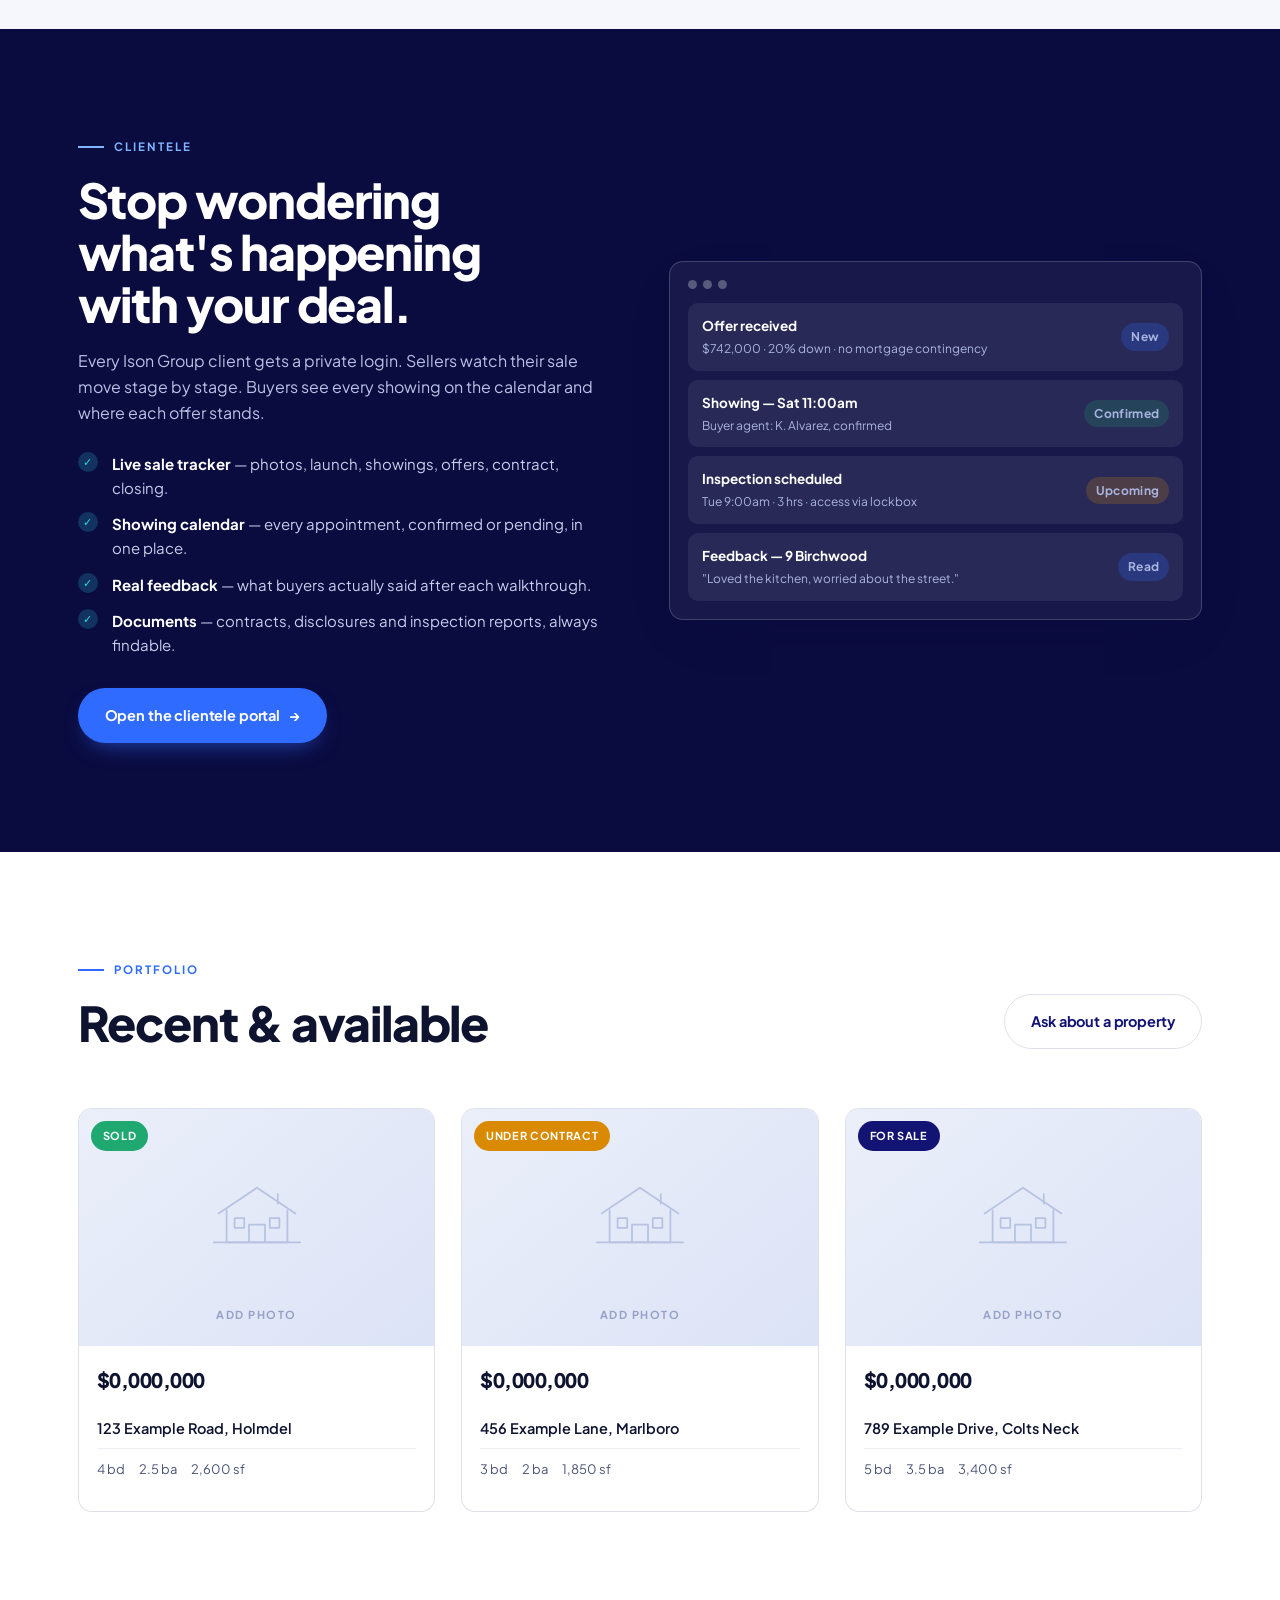
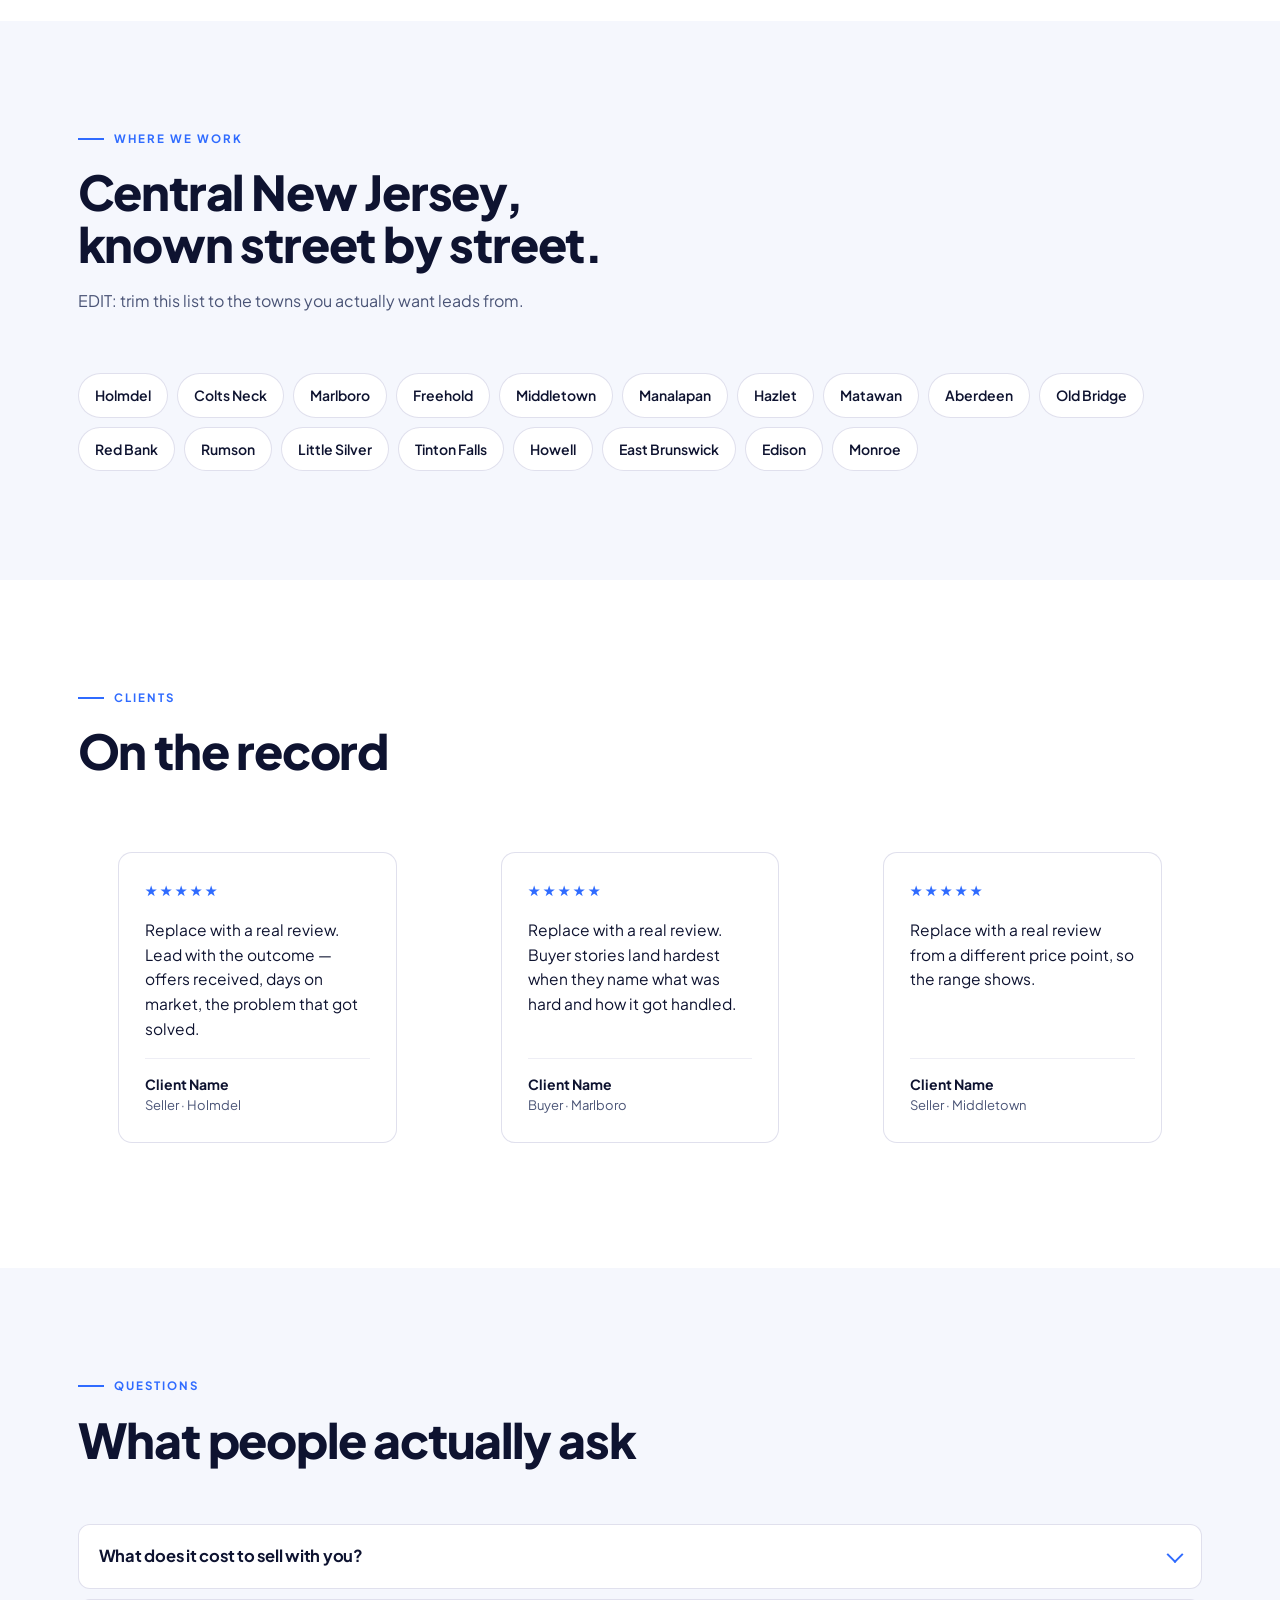
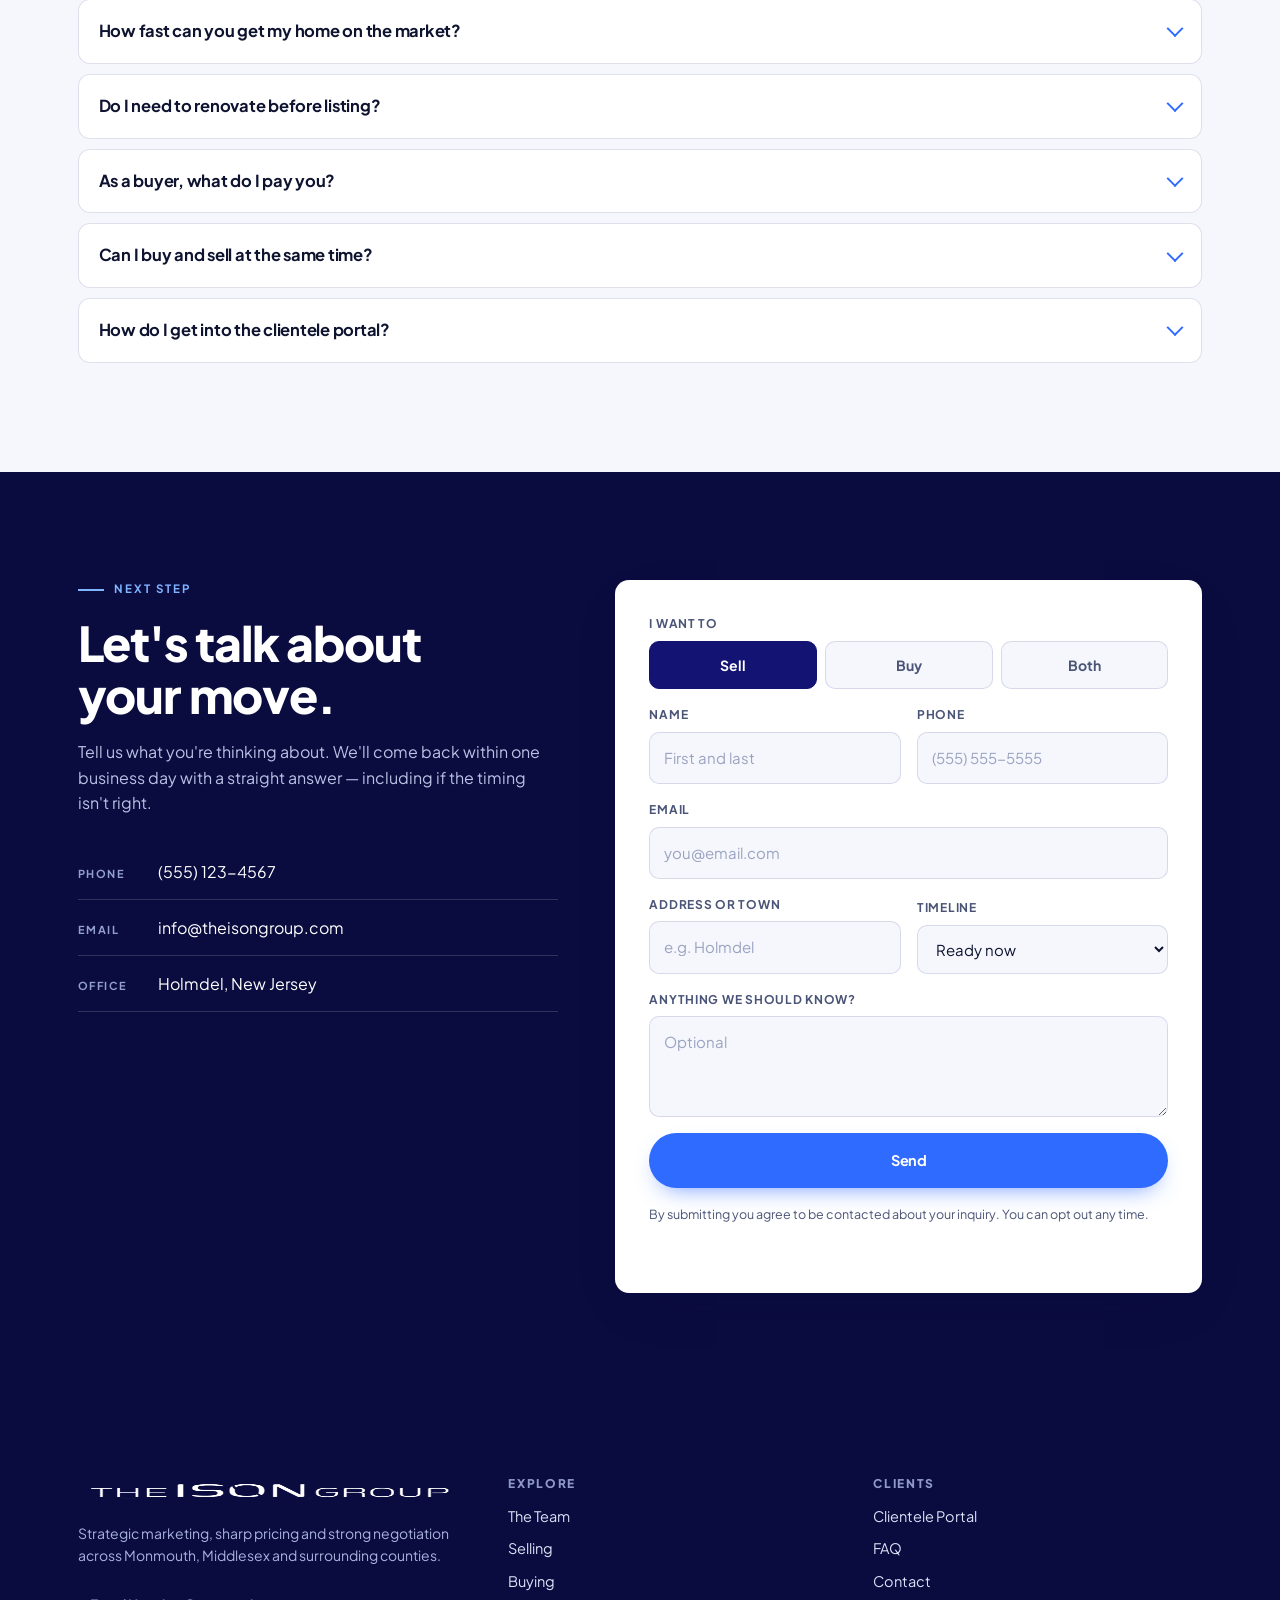
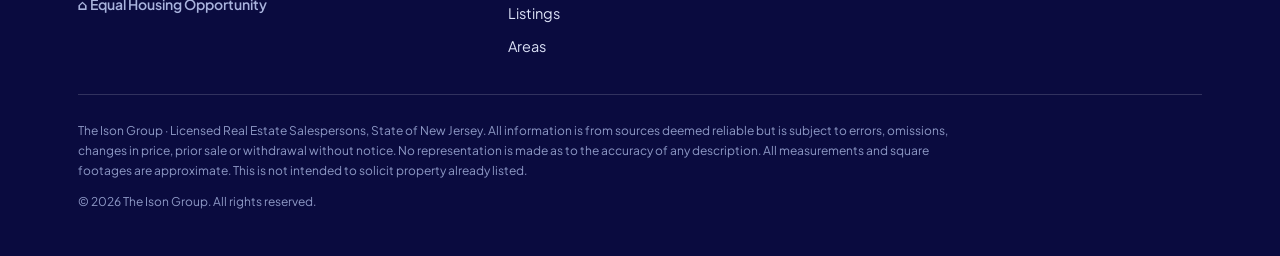
==== commit ac987326: "Remove the listing photos and gallery Reverts the featured property, the five supplied photos and th" ====
--- a/index.html
+++ b/index.html
@@ -281,10 +281,8 @@
 </section>
 
 <!-- ============================ LISTINGS ============================
-     EDIT: address, price, specs and the description below are
-     placeholders. To add another property, copy the whole
-     <article class="feature"> block and point the images at new
-     files in assets/img/listings/.
+     EDIT: replace with real listings. Add photos to assets/img/ and
+     point each <img src> at them.
      ============================================================ -->
 <section class="sec" id="listings">
   <div class="wrap">
@@ -296,61 +294,32 @@
       <a class="btn btn--line" href="#contact">Ask about a property</a>
     </div>
 
-    <article class="feature rv">
-      <figure class="feature__hero">
-        <button class="shot" type="button" data-gallery="0" aria-label="Open photo 1 of 5, exterior at twilight">
-          <img src="assets/img/listings/exterior.jpg" alt="Exterior of the home at twilight"
-               width="1200" height="800" loading="lazy">
-        </button>
-        <span class="feature__badge">For sale</span>
-      </figure>
-
-      <div class="feature__body">
-        <div class="feature__head">
-          <div>
-            <p class="feature__price">$0,000,000</p>
-            <h3 class="feature__addr">5 Example Street, Town</h3>
-          </div>
-          <ul class="feature__specs">
-            <li><b>0</b><span>Beds</span></li>
-            <li><b>0</b><span>Baths</span></li>
-            <li><b>0,000</b><span>Sq ft</span></li>
-            <li><b>2026</b><span>Built</span></li>
-          </ul>
-        </div>
-
-        <p class="feature__copy">
-          EDIT: two or three lines about this home. Lead with what a buyer notices
-          first — new construction, the open great room, the primary bath — then the
-          practical detail that closes it: the block, the schools, the commute.
-        </p>
-
-        <div class="feature__grid">
-          <button class="shot" type="button" data-gallery="1" aria-label="Open photo 2 of 5, kitchen and great room">
-            <img src="assets/img/listings/great-room-sm.jpg" alt="Open great room with fireplace and kitchen beyond"
-                 width="900" height="600" loading="lazy">
-          </button>
-          <button class="shot" type="button" data-gallery="2" aria-label="Open photo 3 of 5, kitchen">
-            <img src="assets/img/listings/kitchen-sm.jpg" alt="Kitchen with quartz counters and brass hardware"
-                 width="900" height="600" loading="lazy">
-          </button>
-          <button class="shot" type="button" data-gallery="3" aria-label="Open photo 4 of 5, living room">
-            <img src="assets/img/listings/living-room-sm.jpg" alt="Living room with sliding doors to the deck"
-                 width="900" height="600" loading="lazy">
-          </button>
-          <button class="shot" type="button" data-gallery="4" aria-label="Open photo 5 of 5, primary bathroom">
-            <img src="assets/img/listings/primary-bath-sm.jpg" alt="Primary bathroom in marble with a glass shower"
-                 width="900" height="600" loading="lazy">
-            <span class="shot__more">View all 5</span>
-          </button>
-        </div>
-
-        <div class="feature__cta">
-          <a class="btn" href="#contact" data-intent="Buying">Book a showing</a>
-          <a class="btn btn--line" href="#contact">Request the full details</a>
-        </div>
-      </div>
-    </article>
+    <div class="listings">
+      <article class="lst rv">
+        <div class="lst__media"><span class="lst__badge lst__badge--sold">Sold</span></div>
+        <div class="lst__body">
+          <p class="lst__price">$0,000,000</p>
+          <p class="lst__addr">123 Example Road, Holmdel</p>
+          <p class="lst__meta"><span>4 bd</span><span>2.5 ba</span><span>2,600 sf</span></p>
+        </div>
+      </article>
+      <article class="lst rv rv-d1">
+        <div class="lst__media"><span class="lst__badge lst__badge--pend">Under contract</span></div>
+        <div class="lst__body">
+          <p class="lst__price">$0,000,000</p>
+          <p class="lst__addr">456 Example Lane, Marlboro</p>
+          <p class="lst__meta"><span>3 bd</span><span>2 ba</span><span>1,850 sf</span></p>
+        </div>
+      </article>
+      <article class="lst rv rv-d2">
+        <div class="lst__media"><span class="lst__badge">For sale</span></div>
+        <div class="lst__body">
+          <p class="lst__price">$0,000,000</p>
+          <p class="lst__addr">789 Example Drive, Colts Neck</p>
+          <p class="lst__meta"><span>5 bd</span><span>3.5 ba</span><span>3,400 sf</span></p>
+        </div>
+      </article>
+    </div>
   </div>
 </section>
 
@@ -576,19 +545,6 @@
   </div>
 </footer>
 
-<!-- Photo viewer -->
-<div class="lightbox" id="lightbox" hidden>
-  <div class="lightbox__ui">
-    <button class="lightbox__close" id="lbClose" type="button" aria-label="Close photos">&times;</button>
-    <button class="lightbox__nav lightbox__nav--prev" id="lbPrev" type="button" aria-label="Previous photo">&#8249;</button>
-    <button class="lightbox__nav lightbox__nav--next" id="lbNext" type="button" aria-label="Next photo">&#8250;</button>
-  </div>
-  <figure class="lightbox__stage">
-    <img id="lbImg" src="" alt="">
-    <figcaption id="lbCap"></figcaption>
-  </figure>
-</div>
-
 <script src="assets/js/main.js" defer></script>
 <script src="assets/js/scene3d.js" defer></script>
 </body>
--- a/assets/css/styles.css
+++ b/assets/css/styles.css
@@ -391,82 +391,32 @@
   place-items:center;color:var(--aqua);font-size:11px;font-weight:800}
 @media (max-width:900px){.promo{grid-template-columns:1fr}}
 
-/* ---------- Featured property ---------- */
-.feature{display:grid;grid-template-columns:1.08fr .92fr;gap:clamp(20px,2.6vw,36px);
-  align-items:start}
-.feature__hero{position:relative;margin:0;border-radius:var(--r);overflow:hidden;
-  box-shadow:var(--shadow)}
-.feature__badge{position:absolute;top:16px;left:16px;z-index:2;background:var(--navy);color:#fff;
-  padding:7px 14px;border-radius:999px;font-size:11px;font-weight:700;letter-spacing:.06em;
+/* ---------- Listings ---------- */
+.listings{display:grid;grid-template-columns:repeat(3,1fr);gap:clamp(16px,2vw,26px)}
+.lst{border:1px solid var(--line);border-radius:var(--r);overflow:hidden;background:var(--paper);
+  transition:transform .35s var(--ease),box-shadow .35s var(--ease)}
+.lst:hover{transform:translateY(-5px);box-shadow:var(--shadow-lift)}
+.lst__media{position:relative;aspect-ratio:3/2;background:
+  linear-gradient(140deg,var(--paper-3),#DCE3F6);display:grid;place-items:center}
+.lst__media img{width:100%;height:100%;object-fit:cover;position:absolute;inset:0}
+.lst__media::before{content:"";position:absolute;inset:0;background-image:url("data:image/svg+xml,%3Csvg%20xmlns%3D'http%3A%2F%2Fwww.w3.org%2F2000%2Fsvg'%20viewBox%3D'0%200%20120%2092'%20fill%3D'none'%20stroke%3D'%23A9B6DC'%20stroke-width%3D'2.2'%20stroke-linejoin%3D'round'%20stroke-linecap%3D'round'%3E%3Cpath%20d%3D'M12%2044%20L60%2012%20L108%2044'%2F%3E%3Cpath%20d%3D'M22%2040%20L22%2080%20L98%2080%20L98%2040'%2F%3E%3Cpath%20d%3D'M50%2080%20L50%2058%20L70%2058%20L70%2080'%2F%3E%3Crect%20x%3D'32'%20y%3D'50'%20width%3D'12'%20height%3D'12'%2F%3E%3Crect%20x%3D'76'%20y%3D'50'%20width%3D'12'%20height%3D'12'%2F%3E%3Cpath%20d%3D'M86%2020%20L86%2032'%2F%3E%3Cpath%20d%3D'M6%2080%20L114%2080'%2F%3E%3C%2Fsvg%3E");
+  background-repeat:no-repeat;background-position:center 42%;background-size:96px auto;opacity:.75}
+.lst__media::after{content:"Add photo";position:absolute;bottom:22px;left:0;right:0;text-align:center;
+  font-size:11px;letter-spacing:.14em;text-transform:uppercase;color:#96A1C8;font-weight:700}
+.lst__media img{z-index:1}
+.lst__media img{z-index:1}
+.lst__badge{position:absolute;z-index:2;top:12px;left:12px;background:var(--navy);color:#fff;
+  padding:6px 12px;border-radius:999px;font-size:11px;font-weight:700;letter-spacing:.06em;
   text-transform:uppercase}
-.feature__badge--sold{background:var(--ok)}
-.feature__badge--pend{background:var(--warn)}
-
-/* Every photo is a button, so the gallery works from the keyboard too. */
-.shot{display:block;padding:0;border:0;background:var(--paper-3);cursor:pointer;
-  position:relative;overflow:hidden;width:100%;border-radius:var(--r)}
-.shot img{width:100%;height:100%;object-fit:cover;display:block;
-  transition:transform .6s var(--ease),filter .4s var(--ease)}
-.shot:hover img{transform:scale(1.04)}
-.shot::after{content:"";position:absolute;inset:0;background:rgba(10,11,63,0);
-  transition:background .3s var(--ease)}
-.shot:hover::after{background:rgba(10,11,63,.14)}
-.feature__hero .shot{border-radius:0}
-.feature__hero .shot img{aspect-ratio:3/2}
-
-.feature__body{display:flex;flex-direction:column;gap:clamp(16px,2vw,22px)}
-.feature__head{display:flex;flex-wrap:wrap;gap:18px;justify-content:space-between;
-  align-items:flex-start}
-.feature__price{margin:0;font-size:clamp(26px,3vw,38px);font-weight:800;letter-spacing:-.03em;
-  font-variant-numeric:tabular-nums;line-height:1}
-.feature__addr{margin:8px 0 0;font-size:clamp(16px,1.5vw,19px);font-weight:600;color:var(--slate)}
-.feature__specs{display:flex;gap:clamp(14px,1.8vw,26px)}
-.feature__specs li{display:flex;flex-direction:column;gap:2px}
-.feature__specs b{font-size:19px;font-weight:800;letter-spacing:-.02em;font-variant-numeric:tabular-nums}
-.feature__specs span{font-size:11.5px;letter-spacing:.08em;text-transform:uppercase;color:var(--slate)}
-.feature__copy{margin:0;font-size:15.5px;line-height:1.6;color:var(--slate);
-  padding-top:18px;border-top:1px solid var(--line)}
-.feature__grid{display:grid;grid-template-columns:repeat(4,1fr);gap:10px}
-.feature__grid .shot img{aspect-ratio:1/1}
-.shot__more{position:absolute;left:0;right:0;bottom:0;z-index:2;
-  display:flex;align-items:flex-end;justify-content:center;padding:26px 6px 9px;
-  background:linear-gradient(transparent,rgba(10,11,63,.88));
-  color:#fff;font-size:11.5px;font-weight:700;letter-spacing:.04em;text-align:center}
-.feature__cta{display:flex;flex-wrap:wrap;gap:12px;margin-top:auto;padding-top:4px}
-@media (max-width:980px){
-  .feature{grid-template-columns:1fr}
-}
-@media (max-width:480px){
-  .feature__grid{grid-template-columns:repeat(2,1fr)}
-}
-
-/* ---------- Lightbox ---------- */
-.lightbox{position:fixed;inset:0;z-index:200;background:rgba(6,7,32,.94);
-  backdrop-filter:blur(6px);-webkit-backdrop-filter:blur(6px);
-  display:grid;place-items:center;padding:clamp(16px,4vw,54px);
-  animation:lbIn .22s var(--ease)}
-@keyframes lbIn{from{opacity:0}to{opacity:1}}
-.lightbox__stage{margin:0;max-width:min(1200px,100%);max-height:100%;display:flex;
-  flex-direction:column;gap:14px;align-items:center}
-.lightbox__stage img{max-width:100%;max-height:78svh;width:auto;height:auto;
-  border-radius:8px;box-shadow:0 40px 90px -30px rgba(0,0,0,.8)}
-.lightbox__stage figcaption{color:#C3CBEA;font-size:13.5px;text-align:center;
-  font-variant-numeric:tabular-nums}
-.lightbox__close,.lightbox__nav{position:absolute;z-index:2;border:1px solid rgba(255,255,255,.28);
-  background:rgba(255,255,255,.08);color:#fff;cursor:pointer;border-radius:999px;
-  display:grid;place-items:center;transition:background .2s,border-color .2s,transform .2s var(--ease)}
-.lightbox__close:hover,.lightbox__nav:hover{background:#fff;color:var(--navy);border-color:#fff}
-.lightbox__close{top:clamp(12px,3vw,26px);right:clamp(12px,3vw,26px);width:46px;height:46px;
-  font-size:26px;line-height:1}
-.lightbox__nav{top:50%;transform:translateY(-50%);width:52px;height:52px;font-size:30px;line-height:1}
-.lightbox__nav:hover{transform:translateY(-50%) scale(1.06)}
-.lightbox__nav--prev{left:clamp(8px,2.4vw,26px)}
-.lightbox__nav--next{right:clamp(8px,2.4vw,26px)}
-@media (max-width:620px){
-  .lightbox__nav{width:44px;height:44px;font-size:25px}
-  .lightbox__stage img{max-height:66svh}
-}
-@media (prefers-reduced-motion:reduce){.lightbox{animation:none}}
+.lst__badge--sold{background:var(--ok)}
+.lst__badge--pend{background:var(--warn)}
+.lst__body{padding:18px}
+.lst__price{font-size:20px;font-weight:800;letter-spacing:-.025em;font-variant-numeric:tabular-nums}
+.lst__addr{font-size:14.5px;font-weight:600;margin:4px 0 8px}
+.lst__meta{display:flex;gap:14px;font-size:13px;color:var(--slate);
+  border-top:1px solid var(--line-soft);padding-top:10px}
+@media (max-width:980px){.listings{grid-template-columns:repeat(2,1fr)}}
+@media (max-width:620px){.listings{grid-template-columns:1fr}}
 
 /* ---------- Areas ---------- */
 .areas{display:flex;flex-wrap:wrap;gap:9px}
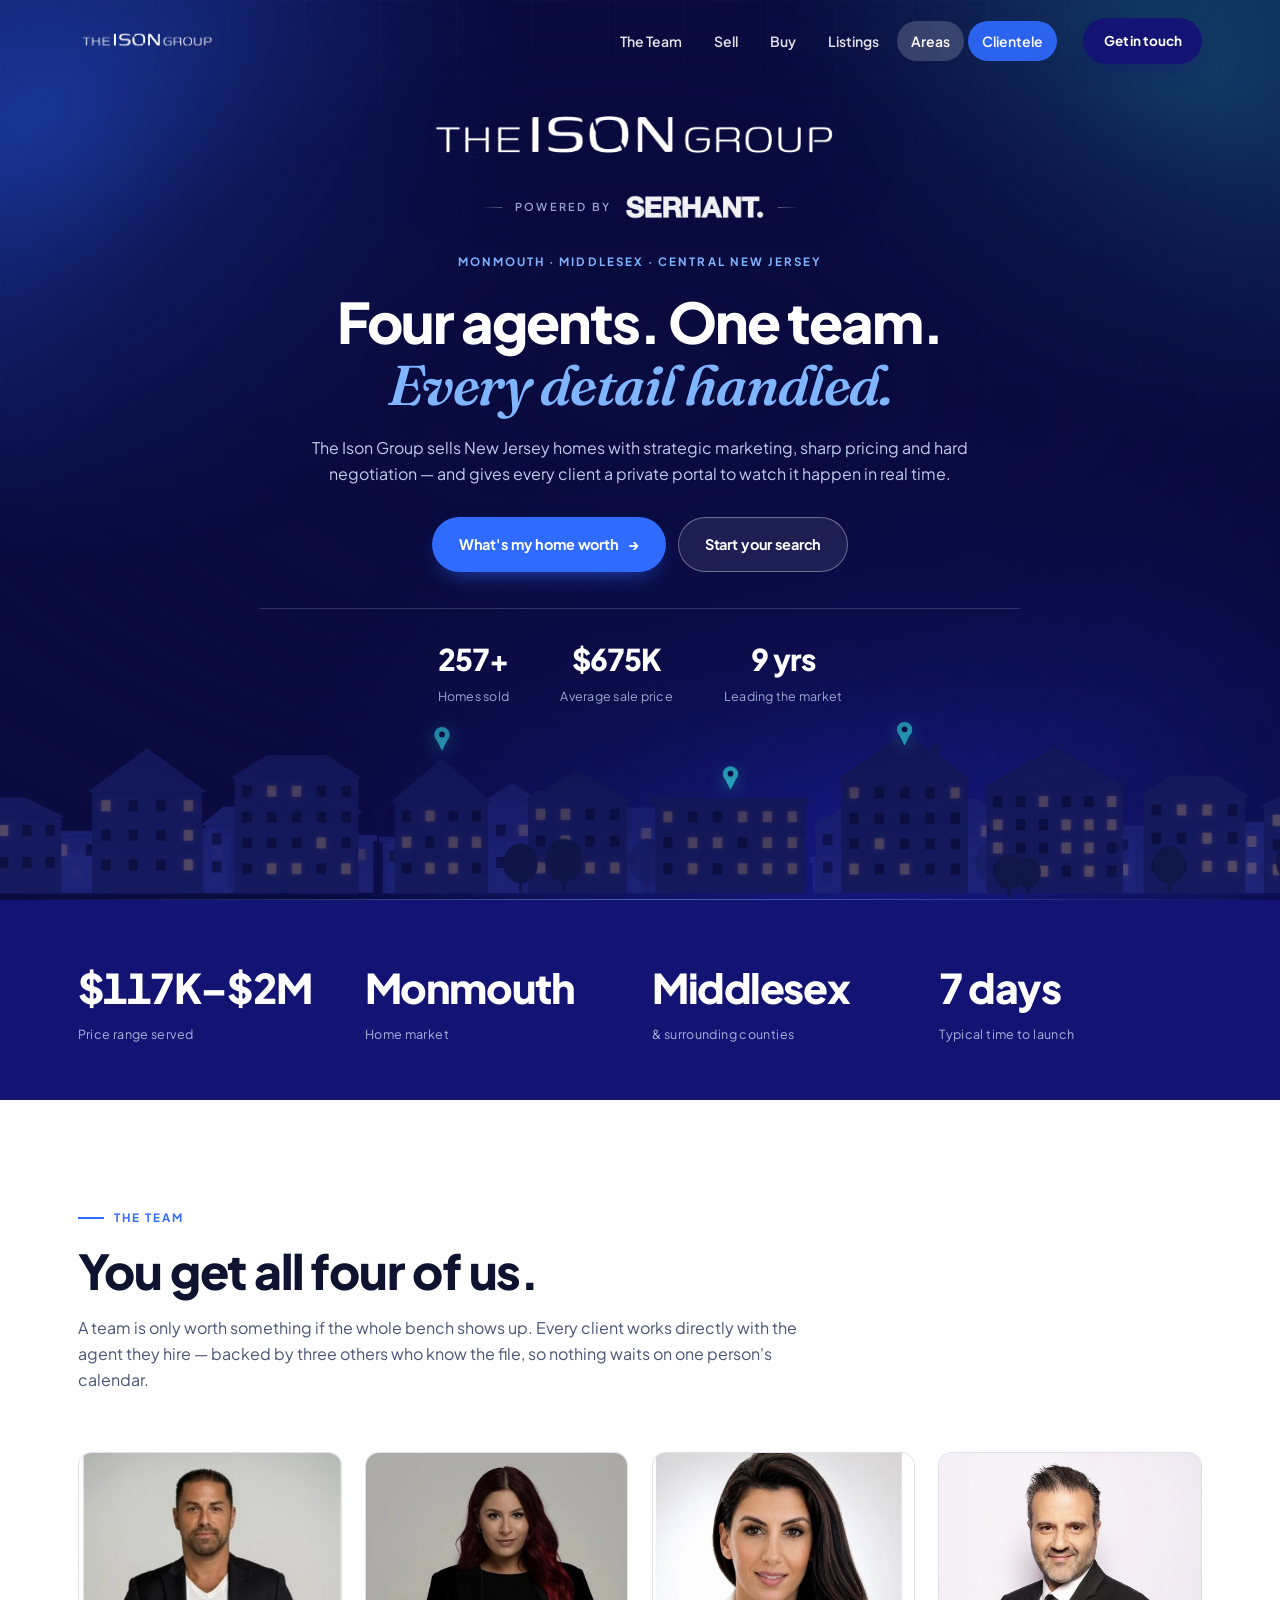
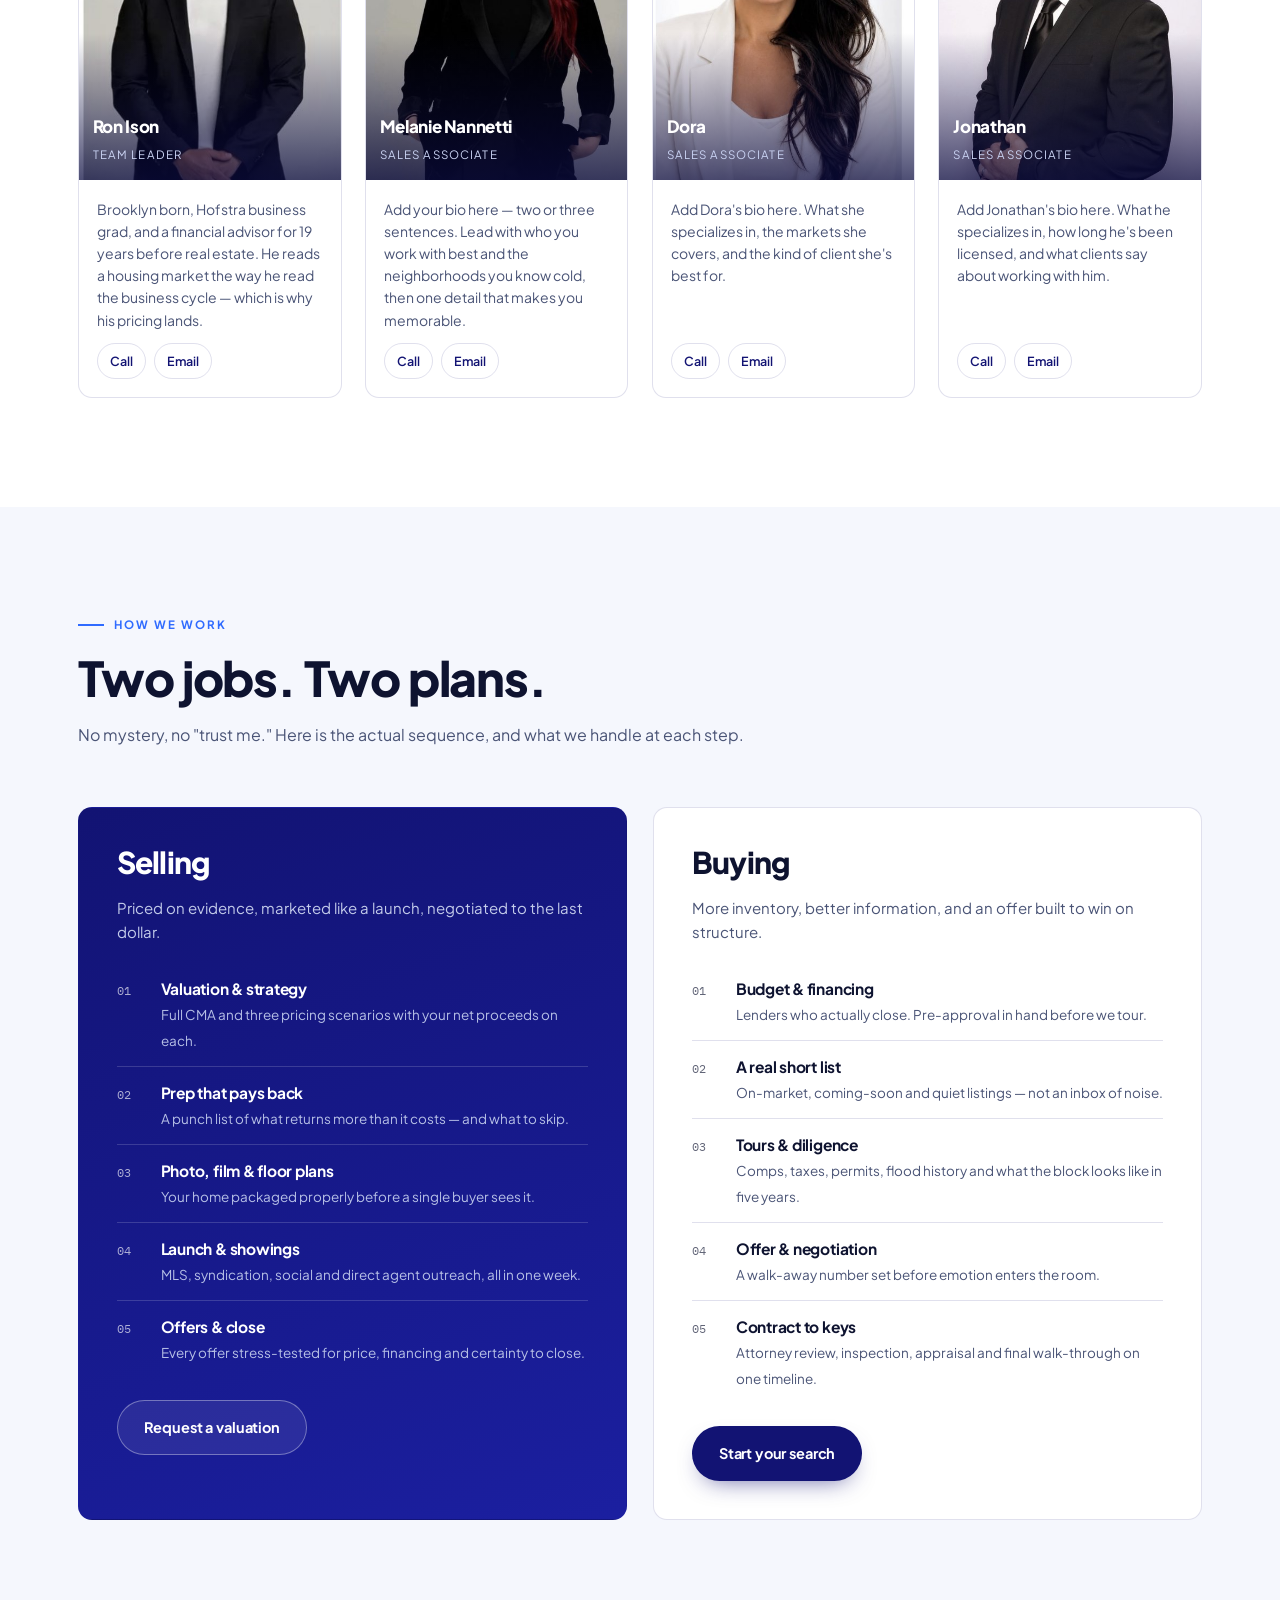
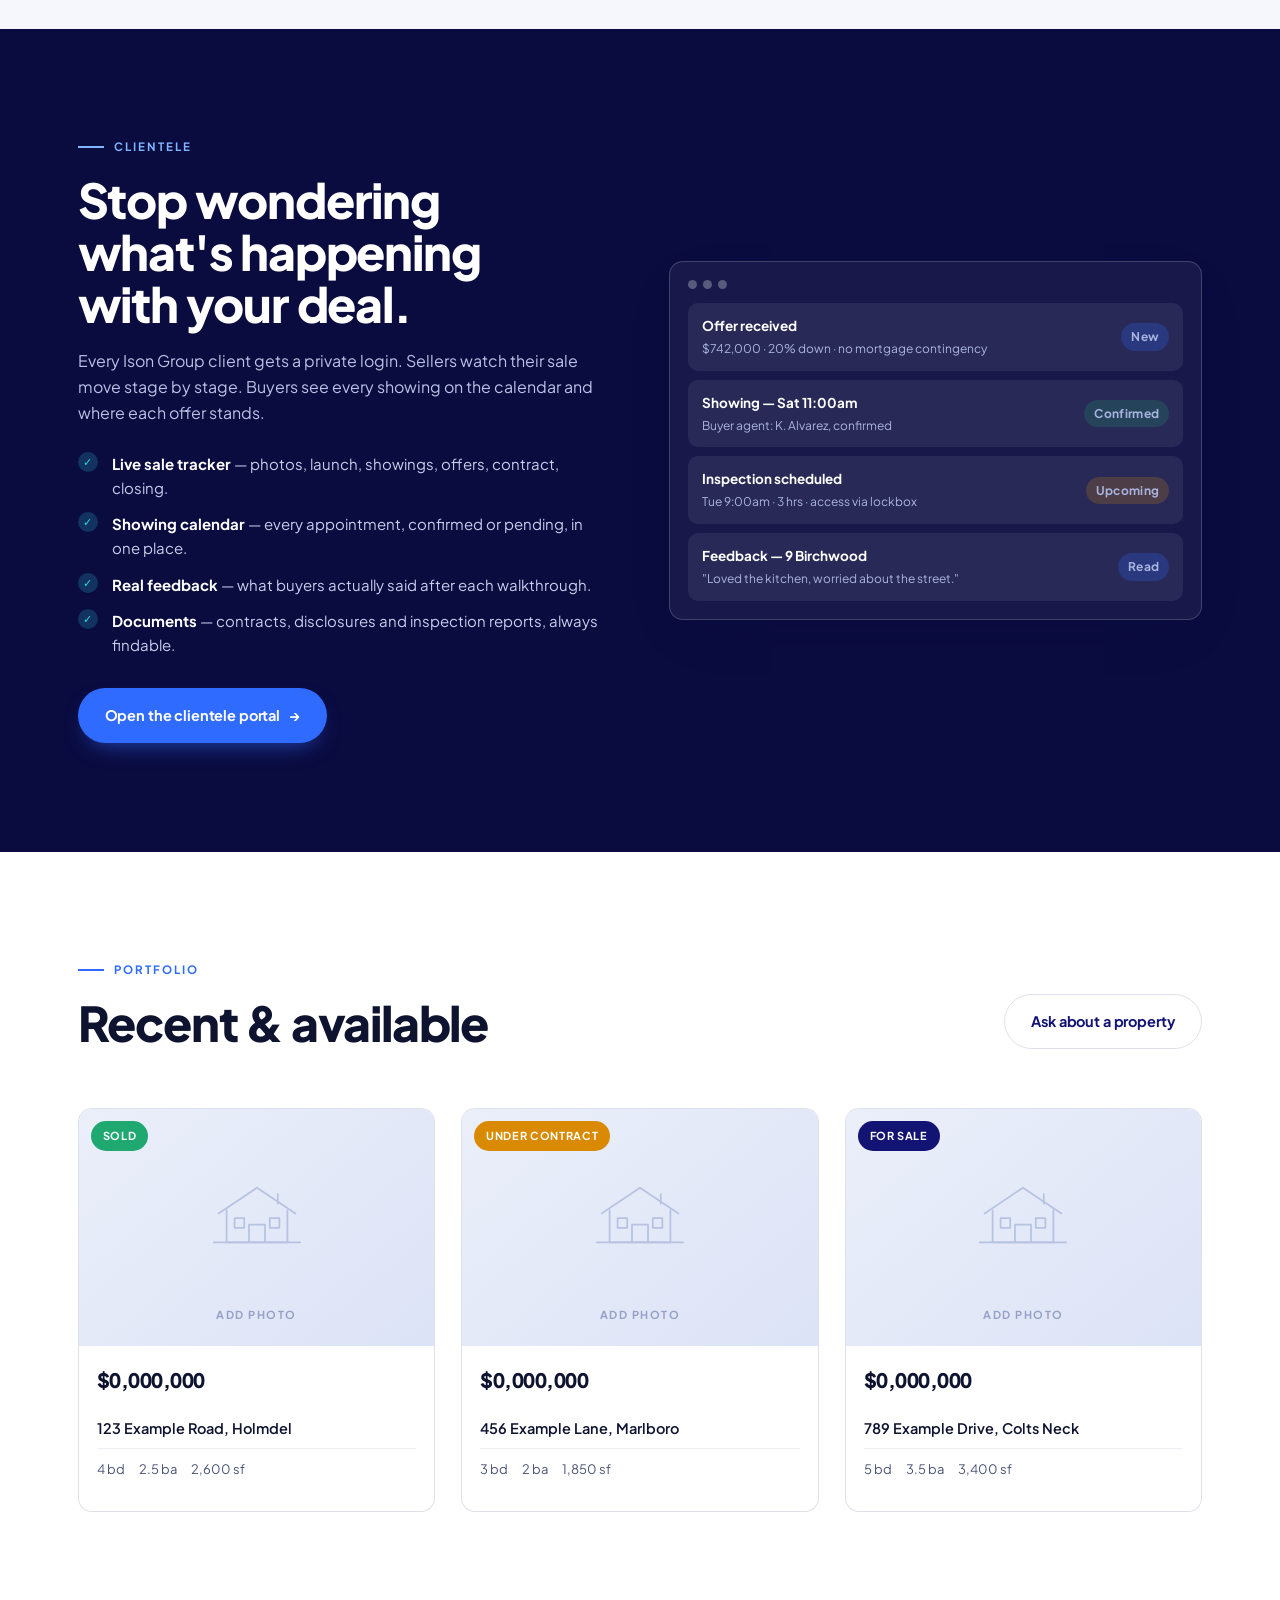
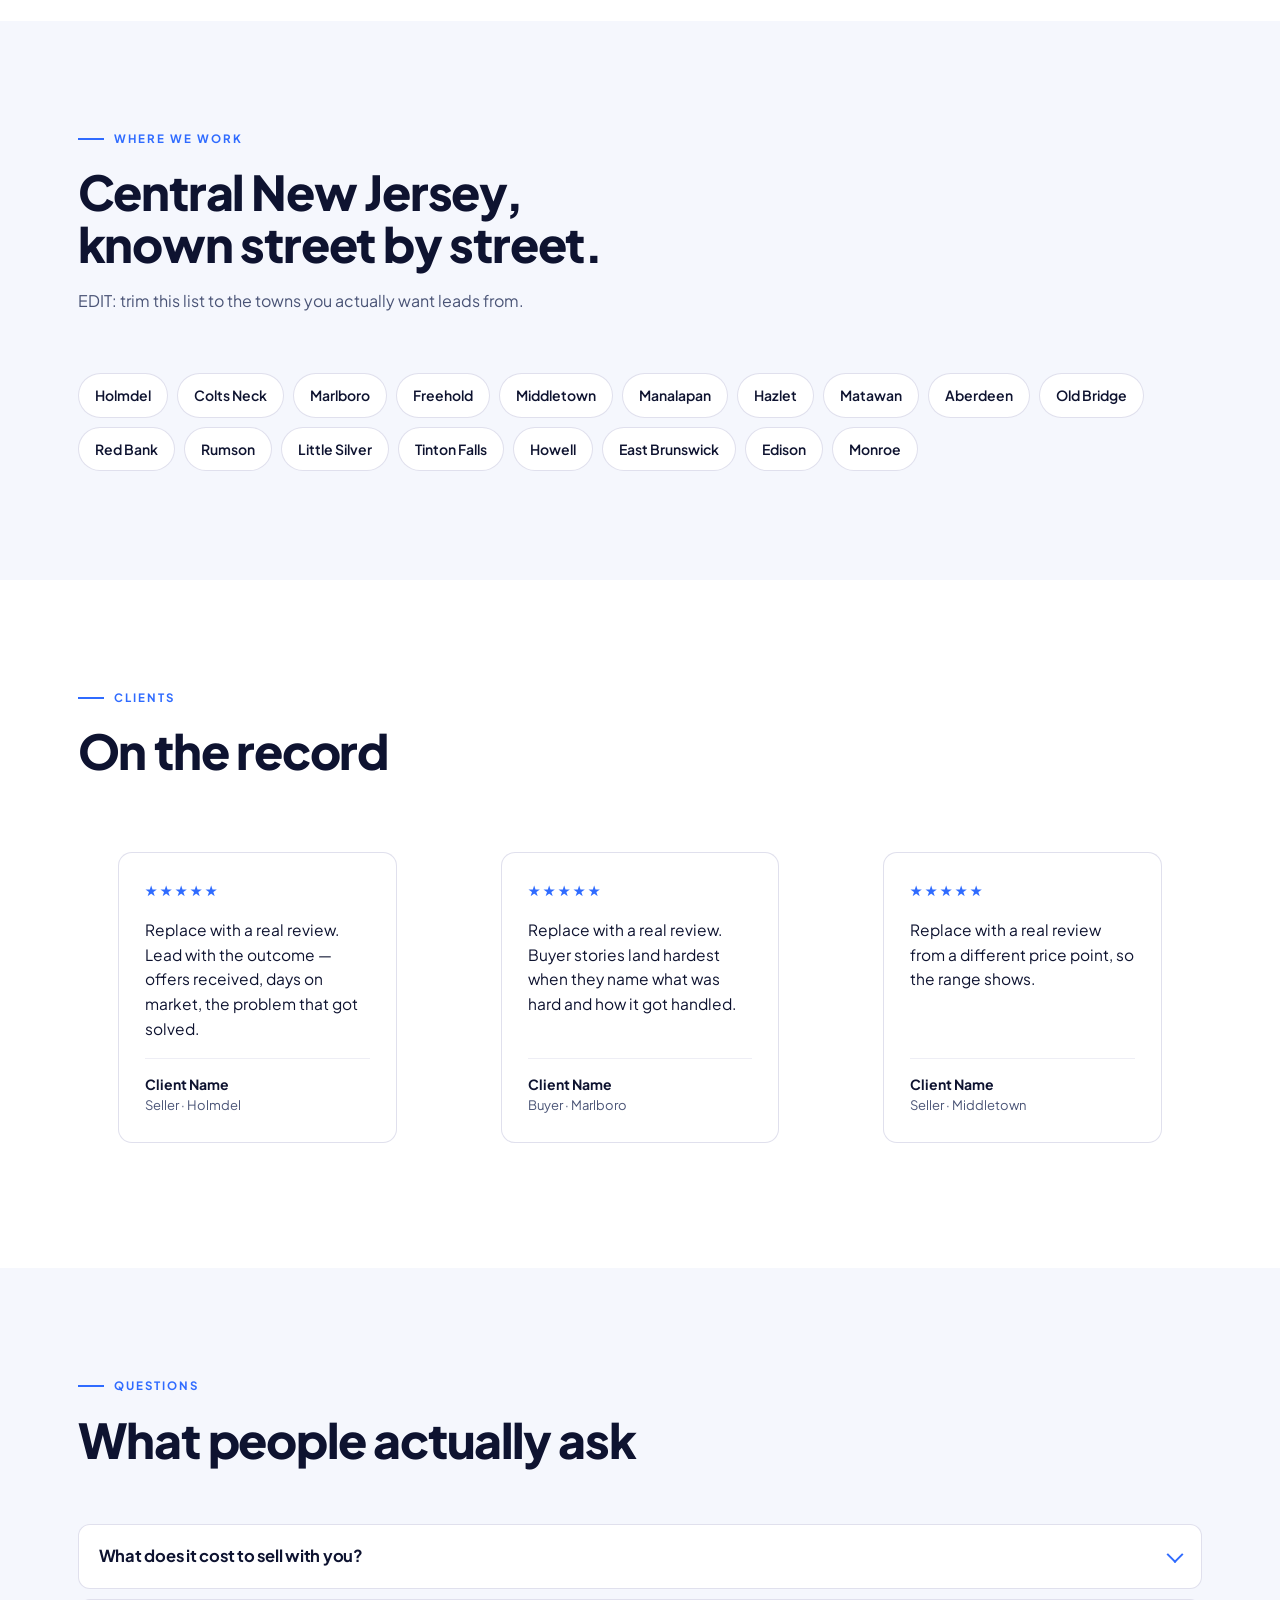
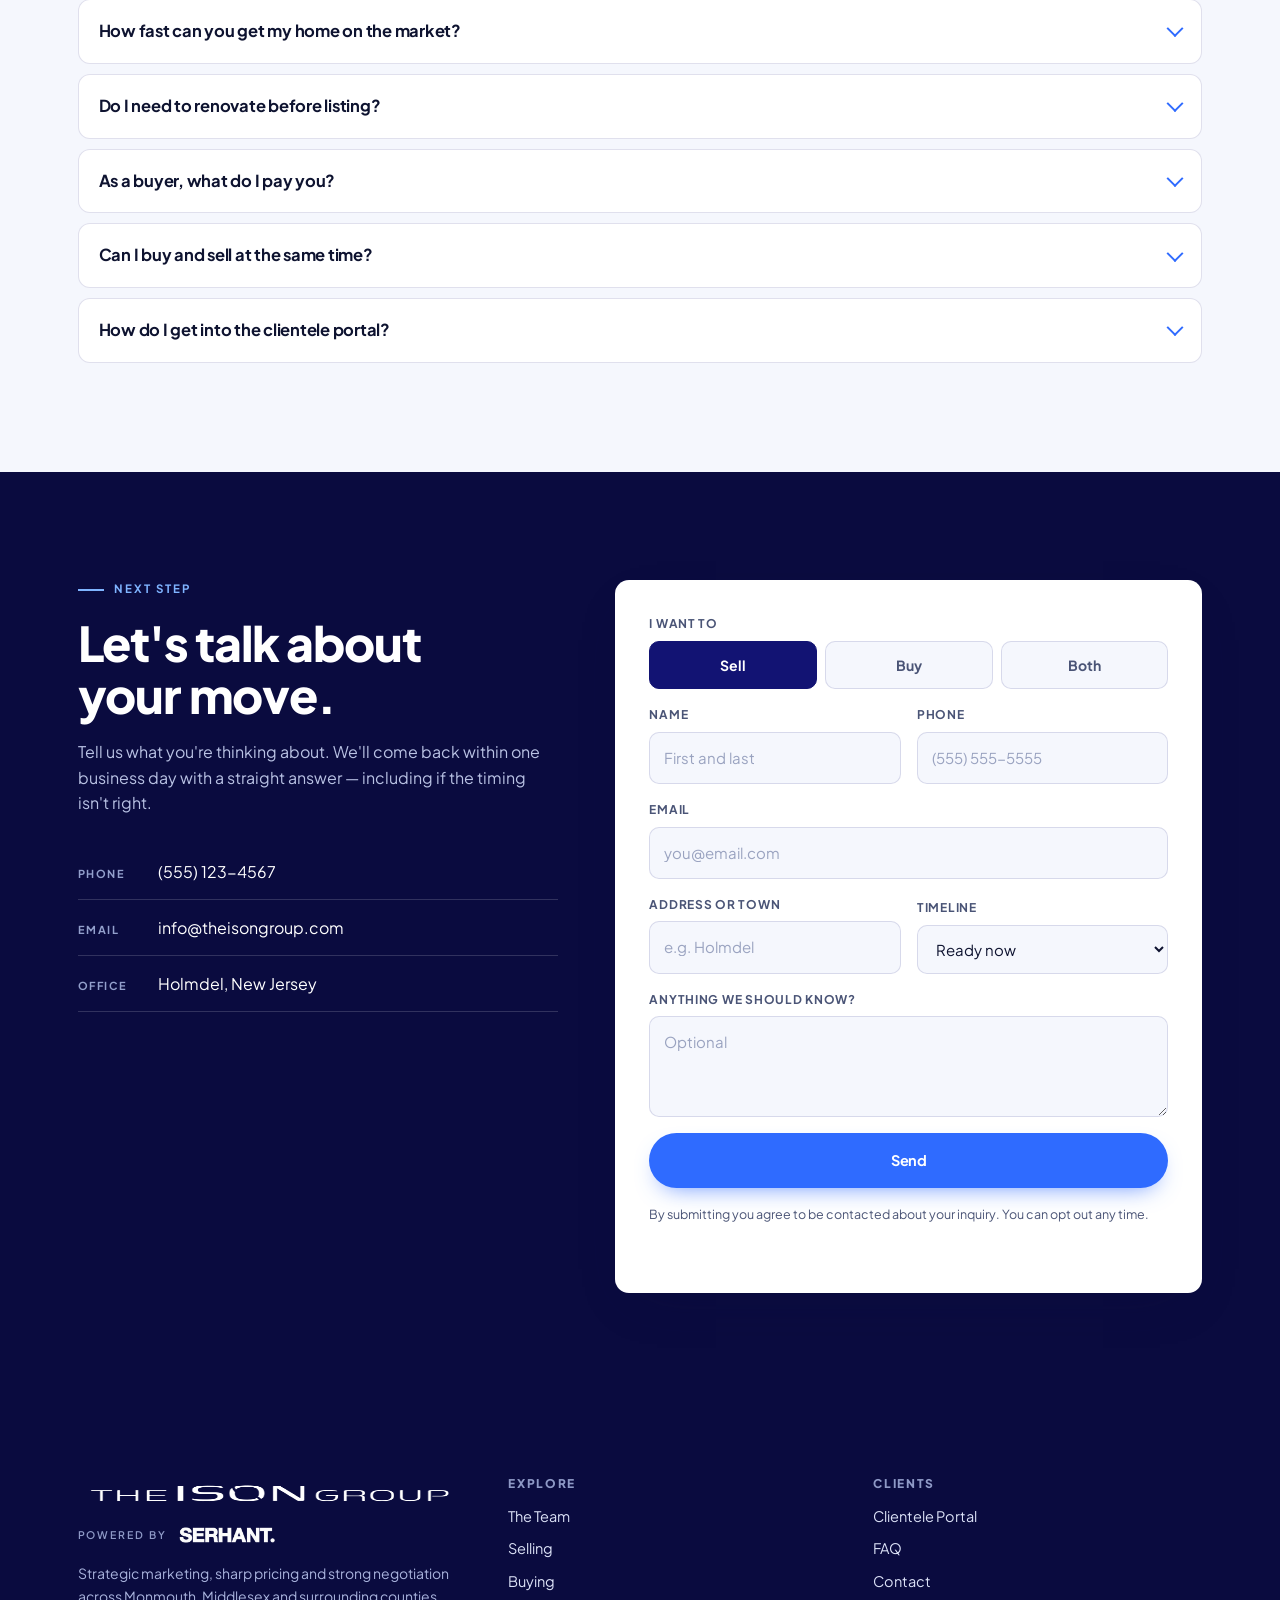
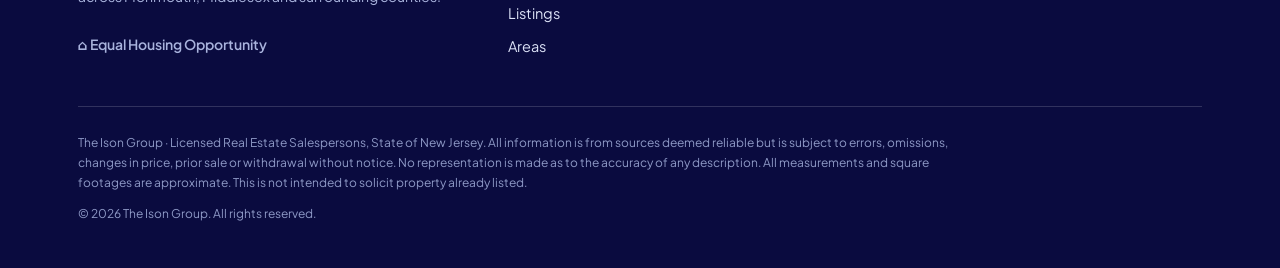
==== commit 4d737080: "Lead with the brand: centered lockup, powered by SERHANT. The hero is now a single centered column b" ====
--- a/index.html
+++ b/index.html
@@ -77,43 +77,38 @@
   </div>
 
   <div class="wrap hero__inner">
-    <div>
-      <p class="eyebrow eyebrow--light">Monmouth · Middlesex · Central New Jersey</p>
-      <h1>Four agents.<br>One team.<br><span class="serif">Every detail handled.</span></h1>
-      <p class="hero__sub">
-        The Ison Group sells New Jersey homes with strategic marketing, sharp pricing and
-        hard negotiation — and gives every client a private portal to watch it happen in
-        real time.
+    <!-- Brand lockup. Both marks are transparent PNGs, so they sit on any ground. -->
+    <div class="lockup-hero rv">
+      <img class="lockup-hero__mark" src="assets/img/logo-white.png"
+           alt="The Ison Group" width="582" height="106">
+      <p class="lockup-hero__by">
+        <span>Powered by</span>
+        <img src="assets/img/serhant-white.png" alt="SERHANT." width="348" height="65">
       </p>
-      <div class="hero__cta">
-        <a class="btn btn--accent" href="#contact" data-intent="Selling">
-          What's my home worth <span class="btn__arrow" aria-hidden="true">→</span>
-        </a>
-        <a class="btn btn--ghost-light" href="#sell-buy" data-path="buy">Start your search</a>
-      </div>
-
-      <!-- VERIFY: figures below are from public agent profiles. Confirm and update. -->
-      <div class="hero__trust">
-        <div><b data-count="257" data-suffix="+">0</b><span>Homes sold</span></div>
-        <div><b data-count="675" data-prefix="$" data-suffix="K">0</b><span>Average sale price</span></div>
-        <div><b data-count="9" data-suffix=" yrs">0</b><span>Leading the market</span></div>
-      </div>
-    </div>
-
-    <!-- The portal is the differentiator, so it leads visually -->
-    <aside class="hero__card" aria-label="Client portal preview">
-      <h3>12 Sycamore Court</h3>
-      <p>Your sale · Updated this morning</p>
-      <ol class="track">
-        <li class="done"><span class="dot" aria-hidden="true"></span><span>Photos &amp; film</span><span class="when">Mar 4</span></li>
-        <li class="done"><span class="dot" aria-hidden="true"></span><span>Live on market</span><span class="when">Mar 7</span></li>
-        <li class="now"><span class="dot" aria-hidden="true"></span><span><b>Showings &amp; feedback</b></span><span class="when">14 booked</span></li>
-        <li class="todo"><span class="dot" aria-hidden="true"></span><span>Offers review</span><span class="when">—</span></li>
-        <li class="todo"><span class="dot" aria-hidden="true"></span><span>Under contract</span><span class="when">—</span></li>
-      </ol>
-      <p style="margin:18px 0 0"><a class="chip" style="color:#fff;border-color:rgba(255,255,255,.35)" href="clientele.html">Open the portal →</a></p>
-    </aside>
-  </div>
+    </div>
+
+    <p class="eyebrow eyebrow--light hero__where">Monmouth · Middlesex · Central New Jersey</p>
+    <h1>Four agents. One team.<br><span class="serif">Every detail handled.</span></h1>
+    <p class="hero__sub">
+      The Ison Group sells New Jersey homes with strategic marketing, sharp pricing and
+      hard negotiation — and gives every client a private portal to watch it happen in
+      real time.
+    </p>
+    <div class="hero__cta">
+      <a class="btn btn--accent" href="#contact" data-intent="Selling">
+        What's my home worth <span class="btn__arrow" aria-hidden="true">→</span>
+      </a>
+      <a class="btn btn--ghost-light" href="#sell-buy" data-path="buy">Start your search</a>
+    </div>
+
+    <!-- VERIFY: figures below are from public agent profiles. Confirm and update. -->
+    <div class="hero__trust">
+      <div><b data-count="257" data-suffix="+">0</b><span>Homes sold</span></div>
+      <div><b data-count="675" data-prefix="$" data-suffix="K">0</b><span>Average sale price</span></div>
+      <div><b data-count="9" data-suffix=" yrs">0</b><span>Leading the market</span></div>
+    </div>
+  </div>
+
   <div class="hero__ground" aria-hidden="true"></div>
 </section>
 
@@ -506,6 +501,8 @@
     <div class="ftr__top">
       <div class="ftr__brand">
         <a class="ftr__logo" href="#top"><img src="assets/img/logo-white.png" alt="The Ison Group" width="582" height="106"></a>
+        <p class="ftr__by"><span>Powered by</span>
+          <img src="assets/img/serhant-white.png" alt="SERHANT." width="348" height="65"></p>
         <p>Strategic marketing, sharp pricing and strong negotiation across Monmouth, Middlesex
            and surrounding counties.</p>
         <p class="eho">⌂ Equal Housing Opportunity</p>
--- a/assets/css/styles.css
+++ b/assets/css/styles.css
@@ -80,6 +80,9 @@
 }
 .eyebrow::before{content:"";width:26px;height:2px;background:currentColor;flex:0 0 auto}
 .eyebrow--light{color:var(--sky)}
+/* Centred hero: the eyebrow's leading rule would pull it off-axis. */
+.hero__where{justify-content:center;margin-bottom:20px}
+.hero__where::before{display:none}
 
 .h1{font-size:clamp(34px,5.6vw,66px);letter-spacing:-.035em}
 .h2{font-size:clamp(28px,3.9vw,48px)}
@@ -172,7 +175,7 @@
    ============================================================ */
 .hero{position:relative;background:var(--navy-deep);color:#fff;overflow:hidden;
   min-height:100svh;display:flex;flex-direction:column;justify-content:center;
-  padding:calc(104px + env(safe-area-inset-top,0px)) 0 clamp(168px,23vh,250px)}
+  padding:calc(94px + env(safe-area-inset-top,0px)) 0 clamp(150px,21vh,232px)}
 .hero__aurora{position:absolute;inset:-25%;pointer-events:none;
   background:
     radial-gradient(38% 46% at 20% 28%,rgba(47,107,255,.62),transparent 62%),
@@ -190,15 +193,30 @@
   background-size:76px 76px;
   mask-image:radial-gradient(110% 80% at 50% 10%,#000,transparent 75%);
   -webkit-mask-image:radial-gradient(110% 80% at 50% 10%,#000,transparent 75%)}
-.hero__inner{position:relative;z-index:3;display:grid;grid-template-columns:1.15fr .85fr;
-  gap:clamp(32px,5vw,72px);align-items:center}
-.hero h1{font-size:clamp(34px,5.4vw,64px);letter-spacing:-.035em;margin-bottom:22px}
+.hero__inner{position:relative;z-index:3;display:flex;flex-direction:column;align-items:center;
+  text-align:center}
+
+/* ---------- Brand lockup ---------- */
+.lockup-hero{display:flex;flex-direction:column;align-items:center;gap:16px;
+  margin-bottom:clamp(26px,3.6vh,42px)}
+.lockup-hero__mark{width:clamp(250px,34vw,480px);height:auto;
+  filter:drop-shadow(0 10px 40px rgba(5,6,35,.6))}
+.lockup-hero__by{margin:0;display:flex;align-items:center;gap:13px}
+.lockup-hero__by span{font-size:11px;font-weight:600;letter-spacing:.2em;text-transform:uppercase;
+  color:#9AA6D4;white-space:nowrap}
+.lockup-hero__by img{width:clamp(104px,11vw,150px);height:auto;opacity:.96}
+/* Hairlines either side, so the credit line reads as part of the mark. */
+.lockup-hero__by::before,.lockup-hero__by::after{content:"";height:1px;flex:1 1 34px;
+  min-width:20px;max-width:58px;background:linear-gradient(90deg,transparent,rgba(255,255,255,.34))}
+.lockup-hero__by::after{background:linear-gradient(90deg,rgba(255,255,255,.34),transparent)}
+.hero h1{font-size:clamp(30px,4.4vw,56px);letter-spacing:-.035em;margin-bottom:20px}
 .hero h1 .serif{color:var(--sky);display:inline-block}
-.hero__sub{font-size:clamp(16px,1.3vw,19px);color:#C2CBEC;max-width:52ch;margin-bottom:32px}
-.hero__cta{display:flex;flex-wrap:wrap;gap:12px}
-.hero__trust{display:flex;flex-wrap:wrap;gap:26px;margin-top:40px;padding-top:26px;
-  border-top:1px solid var(--line-dark)}
-.hero__trust div{display:flex;flex-direction:column;gap:2px}
+.hero__sub{font-size:clamp(15.5px,1.25vw,18px);color:#C2CBEC;max-width:58ch;margin-bottom:30px}
+.hero__cta{display:flex;flex-wrap:wrap;gap:12px;justify-content:center}
+.hero__trust{display:flex;flex-wrap:wrap;justify-content:center;gap:clamp(24px,4vw,54px);
+  margin-top:clamp(28px,4vh,44px);padding-top:26px;border-top:1px solid var(--line-dark);
+  width:min(760px,100%)}
+.hero__trust div{display:flex;flex-direction:column;gap:2px;align-items:center}
 .hero__trust b{font-size:clamp(22px,2.4vw,30px);font-weight:800;letter-spacing:-.03em;
   font-variant-numeric:tabular-nums}
 .hero__trust span{font-size:12.5px;color:#9DA8D0;letter-spacing:.02em}
@@ -223,20 +241,15 @@
 @keyframes pulse{70%{box-shadow:0 0 0 9px rgba(49,214,230,0)}100%{box-shadow:0 0 0 0 rgba(49,214,230,0)}}
 .track .when{font-size:12px;color:#93A0CC;font-variant-numeric:tabular-nums}
 .track .todo{color:#8F9AC6}
-@media (max-width:980px){
-  .hero__inner{grid-template-columns:1fr}
-  .hero__card{max-width:520px}
-}
-/* On a phone the portal preview pushes the neighbourhood far below the fold.
-   The Clientele section shows the same thing in full, so drop it here and let
-   the houses land on the first screen instead. */
 @media (max-width:760px){
-  .hero{padding-top:calc(92px + env(safe-area-inset-top,0px))}
-  .hero__card{display:none}
-  .hero__cta{flex-wrap:nowrap}
+  .hero{padding-top:calc(96px + env(safe-area-inset-top,0px))}
+  .hero__cta{flex-wrap:nowrap;width:100%}
   .hero__cta .btn{flex:1 1 0;padding-inline:14px;font-size:13.5px}
   .hero__sub{margin-bottom:24px}
-  .hero__trust{gap:18px;margin-top:26px;padding-top:20px}
+  .hero__trust{gap:20px;margin-top:26px;padding-top:20px}
+  .lockup-hero{gap:13px;margin-bottom:24px}
+  .lockup-hero__by span{font-size:10px;letter-spacing:.16em}
+  .hero__where{font-size:10px;letter-spacing:.11em}
 }
 
 
@@ -278,8 +291,8 @@
 
 /* Keeps headline and body text off the rooftops. */
 .hero__scrim{position:absolute;inset:0;z-index:2;pointer-events:none;
-  background:linear-gradient(105deg,rgba(10,11,63,.92) 0%,rgba(10,11,63,.72) 38%,
-                             rgba(10,11,63,.12) 62%,transparent 78%)}
+  background:radial-gradient(78% 62% at 50% 42%,rgba(10,11,63,.90) 0%,
+             rgba(10,11,63,.66) 52%,rgba(10,11,63,.18) 78%,transparent 100%)}
 .hero__ground{position:absolute;left:0;right:0;bottom:0;height:1px;z-index:2;pointer-events:none;
   background:linear-gradient(90deg,transparent,rgba(127,180,255,.5),transparent)}
 
@@ -494,7 +507,11 @@
 .ftr{background:var(--navy-deep);color:#fff;padding:clamp(48px,6vw,76px) 0 32px}
 .ftr__top{display:grid;grid-template-columns:1.2fr 1fr 1fr;gap:36px;
   padding-bottom:36px;border-bottom:1px solid var(--line-dark)}
-.ftr__logo img{height:28px;margin-bottom:16px}
+.ftr__logo img{height:34px;margin-bottom:14px}
+.ftr__by{display:flex;align-items:center;gap:11px;margin:0 0 18px}
+.ftr__by span{font-size:10.5px;font-weight:600;letter-spacing:.18em;text-transform:uppercase;
+  color:#8E99C6;white-space:nowrap}
+.ftr__by img{width:98px;height:auto}
 .ftr__top p{font-size:14px;color:#A9B3DD;max-width:40ch}
 .ftr h4{font-size:12px;letter-spacing:.14em;text-transform:uppercase;color:#8E99C6;margin-bottom:14px}
 .ftr__links{display:flex;flex-direction:column;gap:9px}
